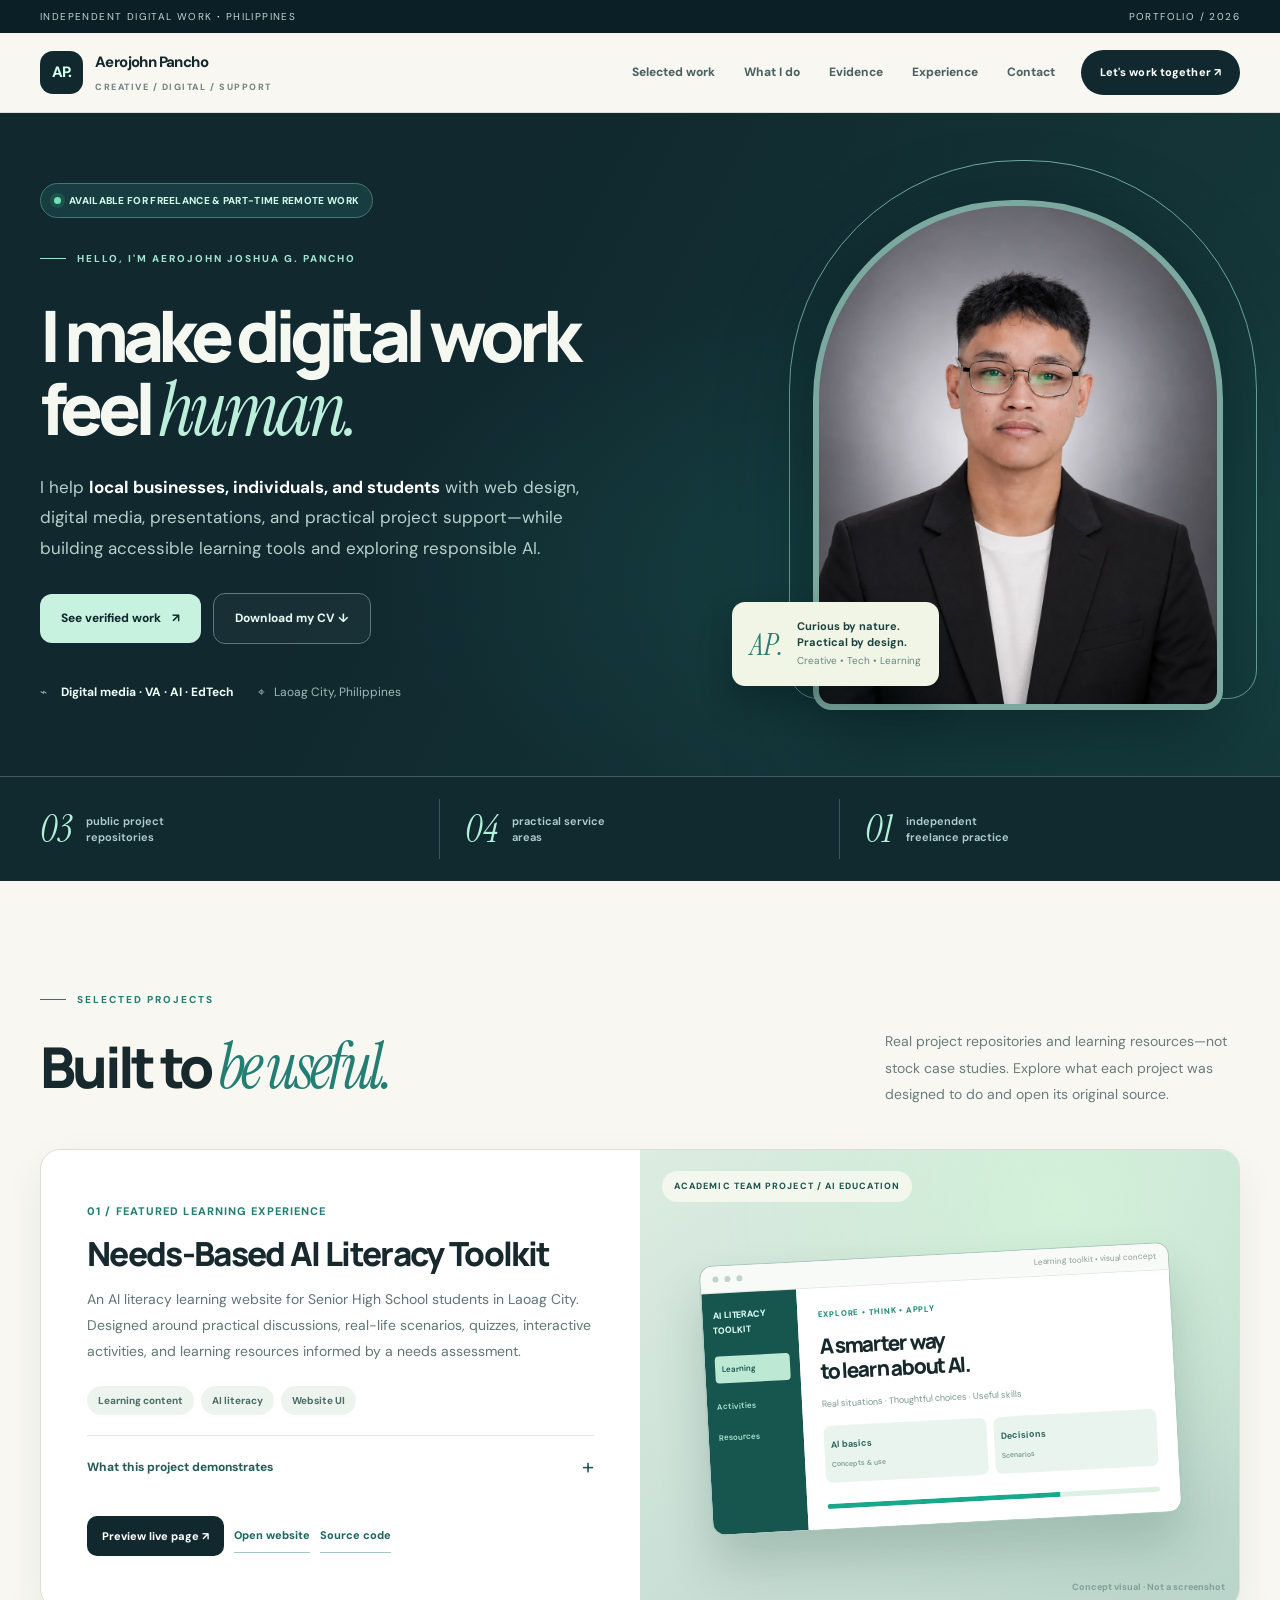
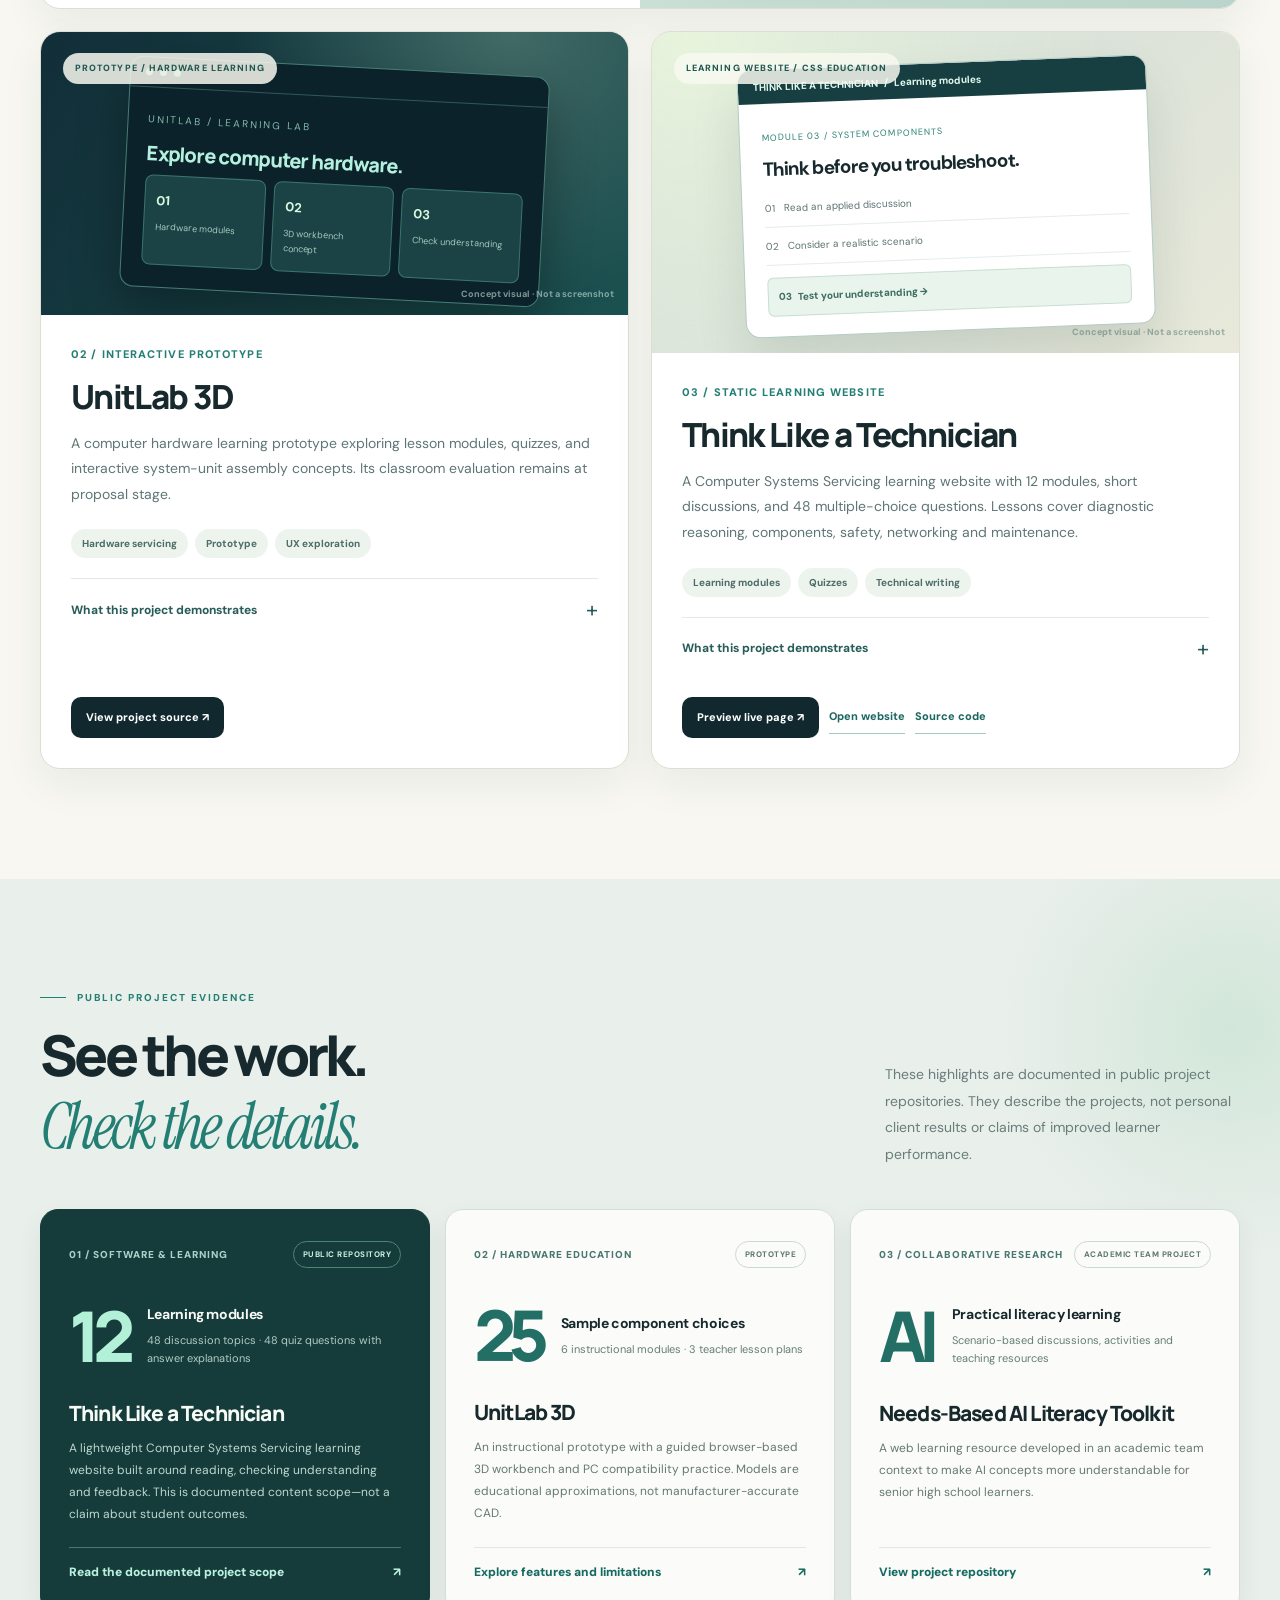
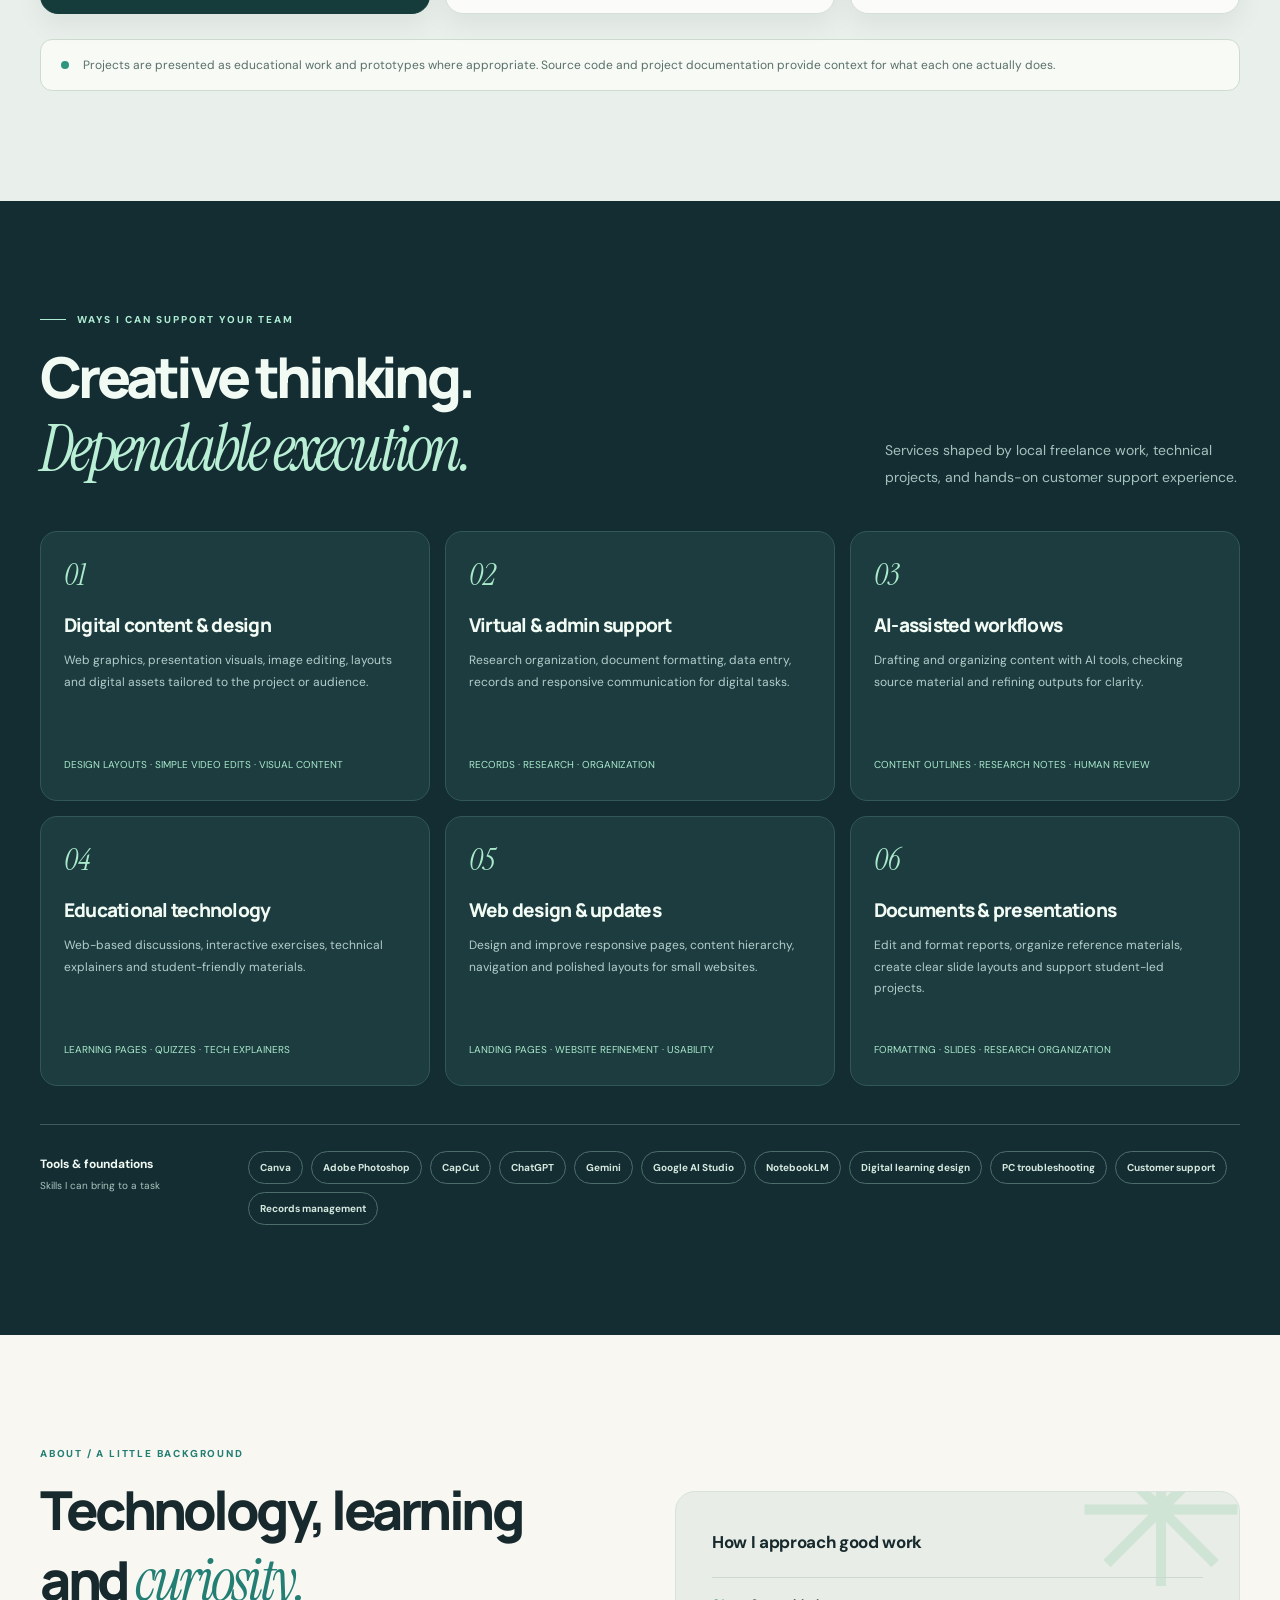
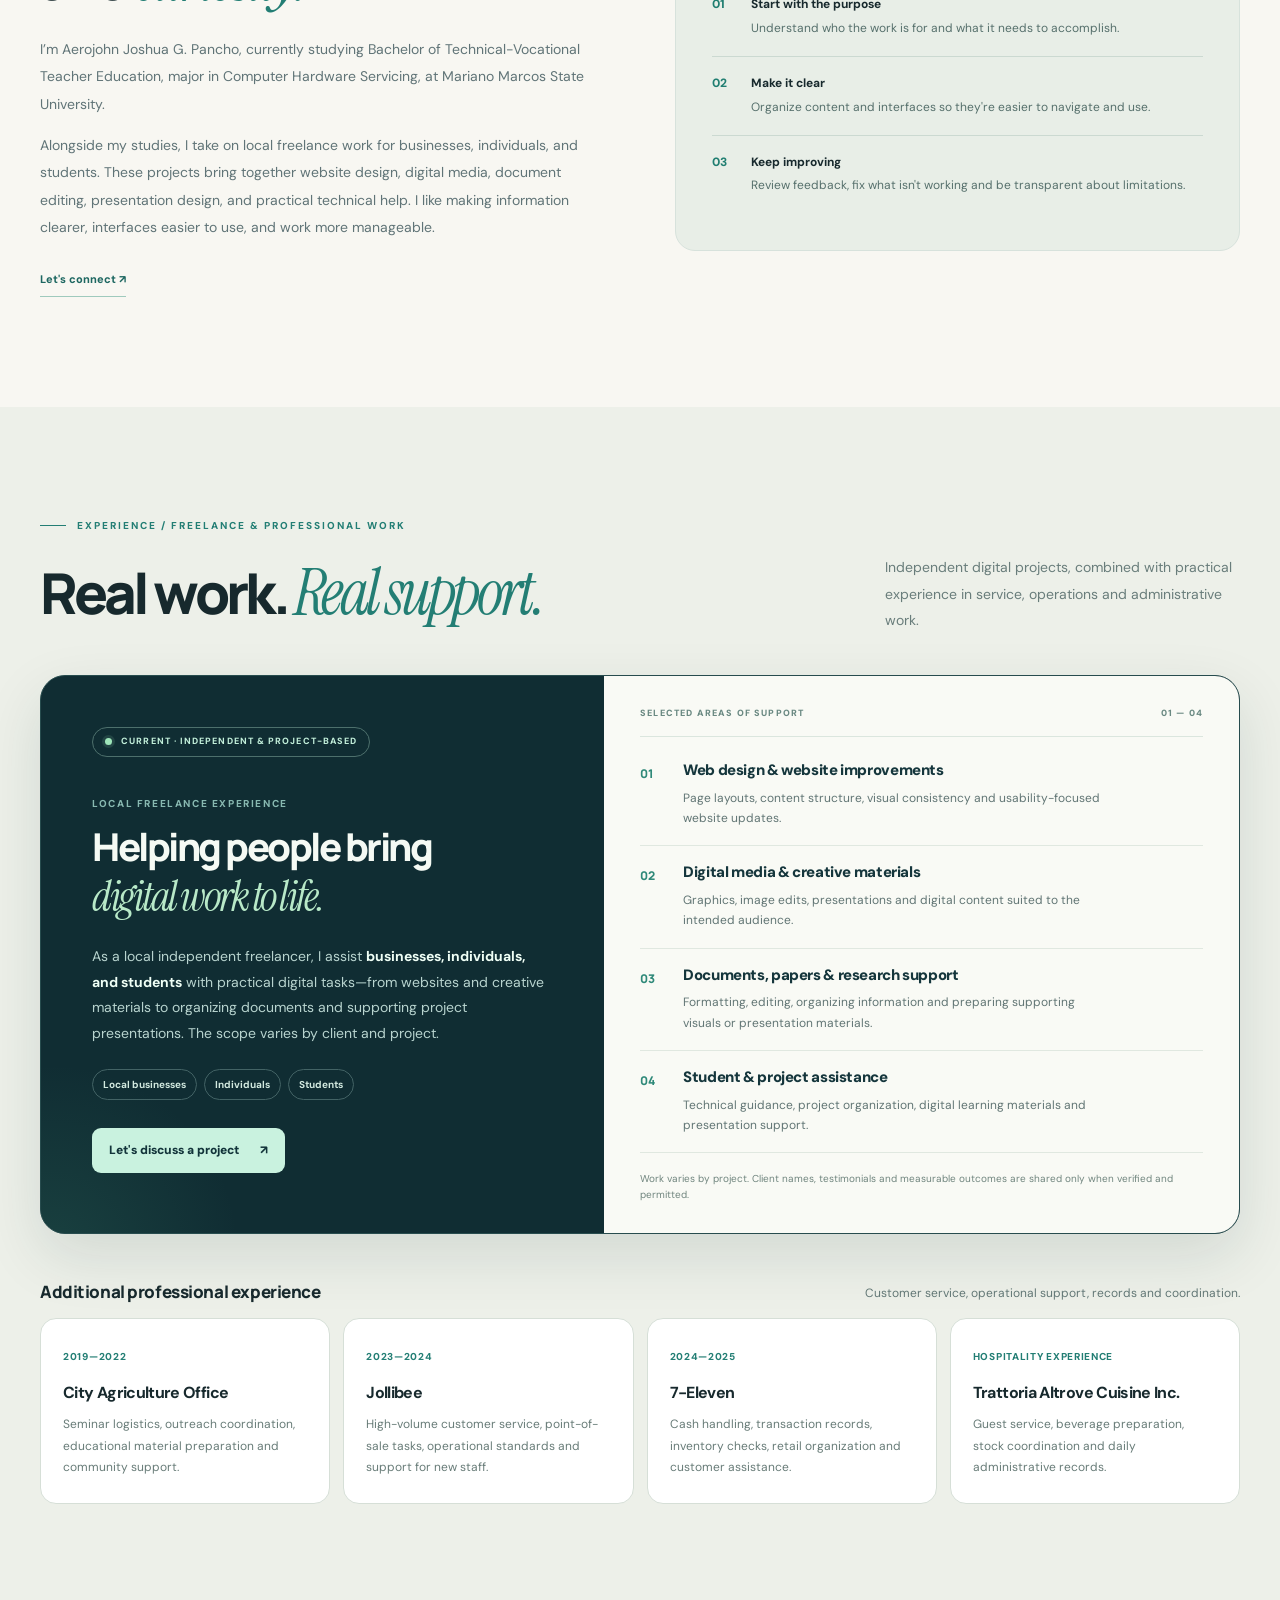
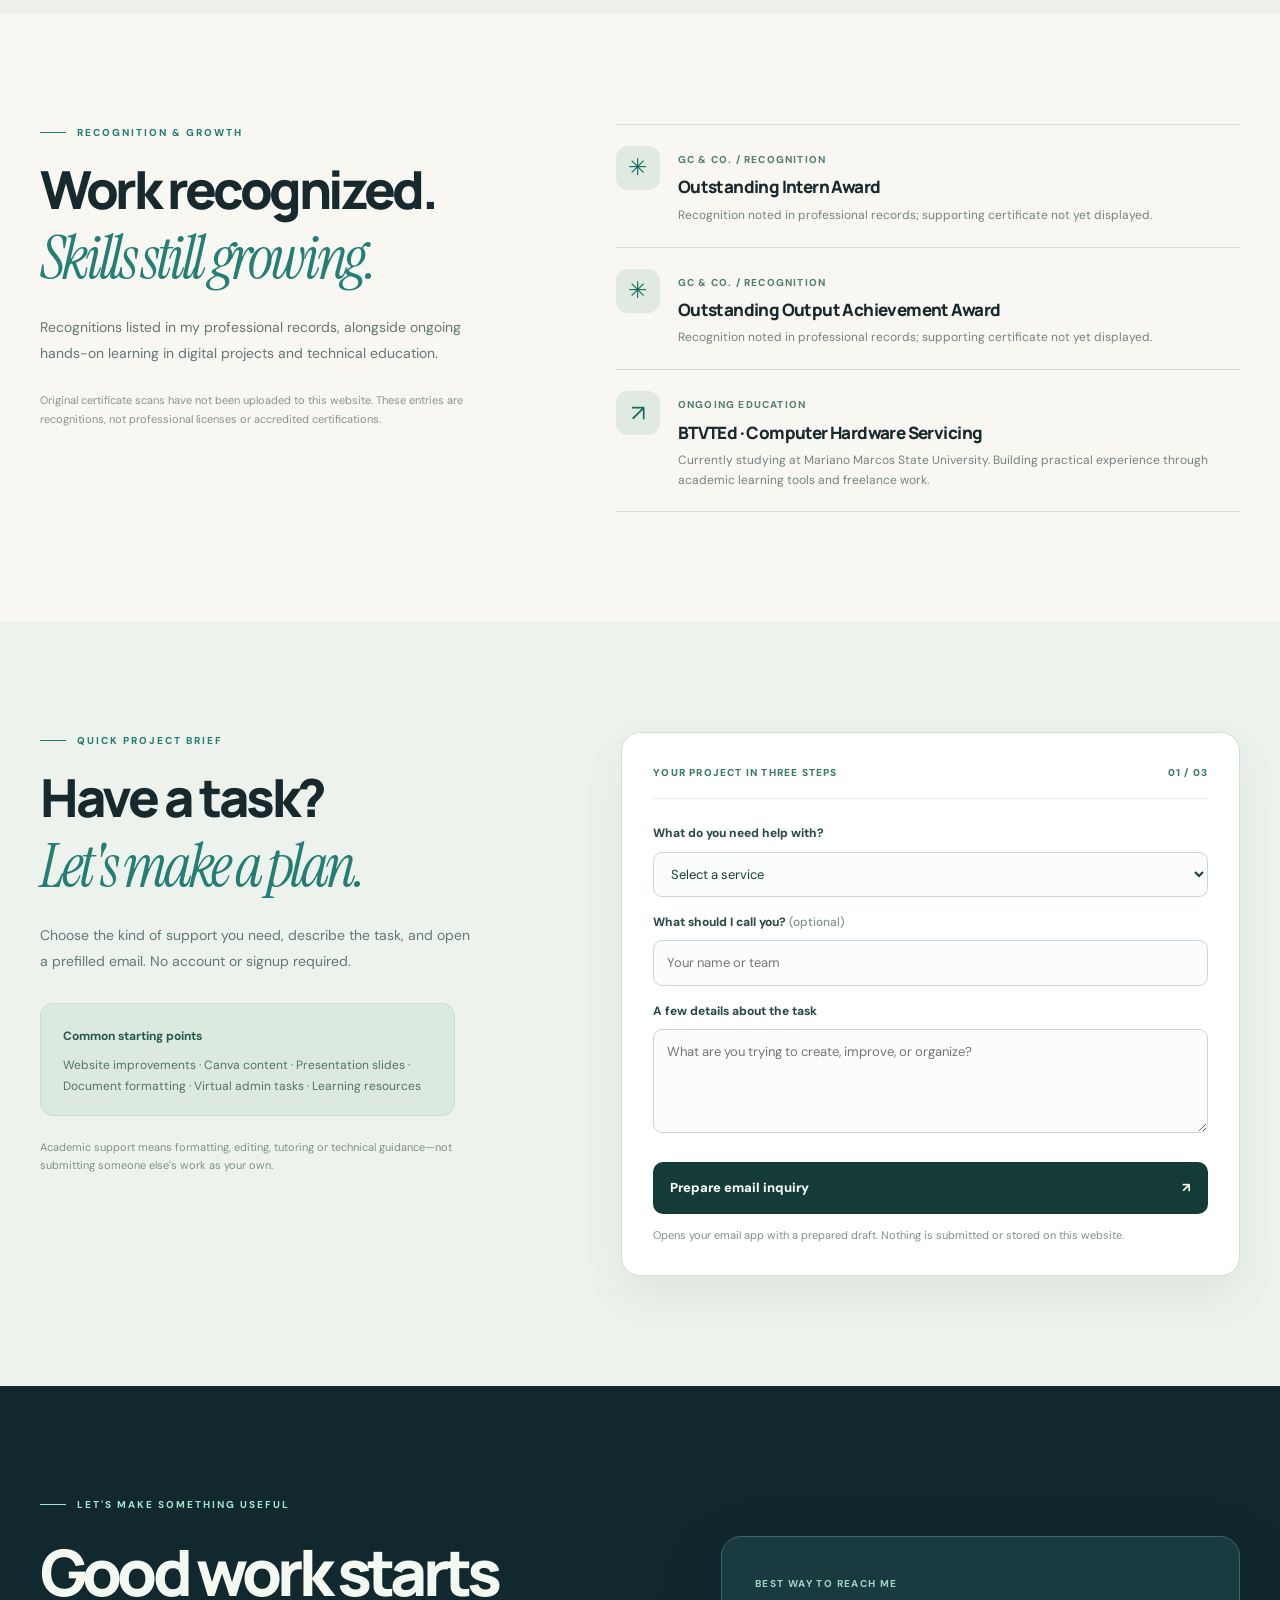
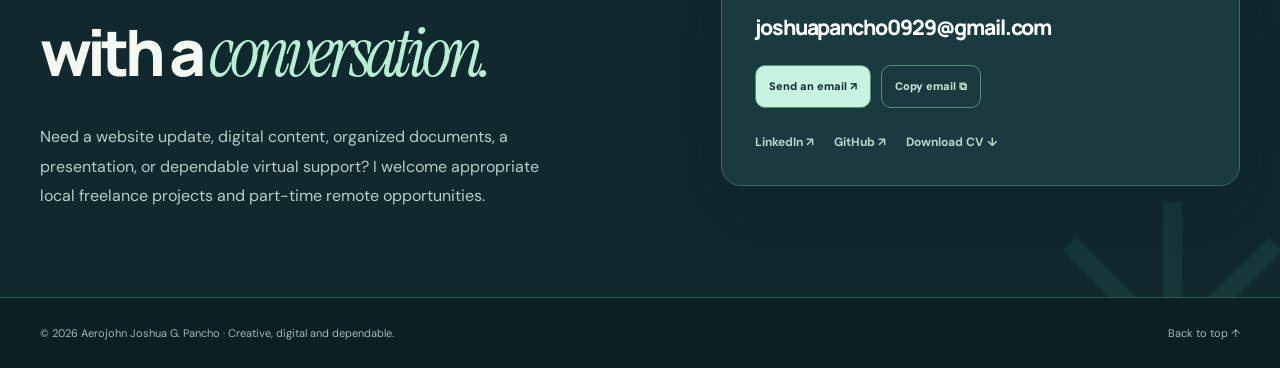
==== index.html @ c7ac92a2 "Portfolio v5: repo evidence, professional recognition and project enquiry" ====
<!doctype html>
<html lang="en">
<head>
<meta charset="utf-8"><meta name="viewport" content="width=device-width, initial-scale=1">
<meta name="color-scheme" content="light"><meta name="theme-color" content="#10282e">
<meta name="description" content="Aerojohn Joshua G. Pancho — creative digital support, virtual assistance, educational websites and AI-assisted content. Explore real projects and get in touch for remote opportunities.">
<meta property="og:type" content="website"><meta property="og:title" content="Aerojohn Pancho — Digital Creative & Remote Support"><meta property="og:description" content="Freelance web design, digital media, creative project support and educational technology by Aerojohn Joshua G. Pancho.">
<title>Aerojohn Pancho | Web Design, Digital Media, Virtual Assistance & EdTech</title>
<link rel="icon" href="data:image/svg+xml,%3Csvg xmlns='http://www.w3.org/2000/svg' viewBox='0 0 100 100'%3E%3Crect width='100' height='100' rx='22' fill='%2310282e'/%3E%3Ctext x='50' y='66' text-anchor='middle' font-family='Arial,sans-serif' font-weight='900' font-size='45' fill='%23e8eecb'%3EAP%3C/text%3E%3C/svg%3E">
<link rel="preconnect" href="https://fonts.googleapis.com"><link rel="preconnect" href="https://fonts.gstatic.com" crossorigin><link href="https://fonts.googleapis.com/css2?family=DM+Sans:wght@400;500;600;700;800&family=Manrope:wght@400;500;600;700;800&family=Instrument+Serif:ital@0;1&display=swap" rel="stylesheet">
<style>
:root{--ink:#17292d;--ink2:#3f5657;--night:#10282e;--night2:#173a40;--cream:#f8f7f2;--paper:#f1f1e9;--mint:#c8f2e0;--sea:#237e74;--citrus:#ebebc9;--border:#deded5;--sans:'DM Sans',Arial,sans-serif;--display:'Manrope',Arial,sans-serif;--serif:'Instrument Serif',Georgia,serif;--wrap:1200px}
*{box-sizing:border-box}html{scroll-behavior:smooth;scroll-padding-top:92px}body{margin:0;background:var(--cream);color:var(--ink);font:15px/1.7 var(--sans);-webkit-font-smoothing:antialiased}a{color:inherit;text-decoration:none}button{font:inherit}button,a{ -webkit-tap-highlight-color:transparent}::selection{background:#b9eacb;color:#0c2828}
.container{width:min(calc(100% - 70px),var(--wrap));margin:auto}.skip-link{position:absolute;left:12px;top:-80px;z-index:1000;padding:12px 18px;background:var(--mint);color:var(--night);border-radius:7px}.skip-link:focus{top:12px}:focus-visible{outline:3px solid #22a992;outline-offset:4px}
.topline{background:#0b2026;color:#bcd8ce;font-size:10px;letter-spacing:.14em;text-transform:uppercase}.topline-inner{height:33px;display:flex;align-items:center;justify-content:space-between}.topline strong{color:#e4f8ef;font-weight:700}.topline .time{text-align:right}
.site-header{position:sticky;top:0;z-index:50;background:rgba(248,247,242,.96);border-bottom:1px solid #dfdfd6;backdrop-filter:blur(20px)}.nav-inner{min-height:79px;display:flex;align-items:center;gap:26px}.brand{display:inline-flex;align-items:center;gap:12px;min-width:240px}.monogram{height:43px;width:43px;display:grid;place-items:center;border-radius:13px;background:var(--night);color:#d4ffeb;font-weight:800;letter-spacing:-.09em}.brand-word{font-weight:800;letter-spacing:-.04em;font-size:15px;line-height:1.1}.brand-caption{font-size:9px;letter-spacing:.17em;color:#748481;font-weight:800;display:block;margin-top:5px}.main-nav{margin-left:auto;display:flex;align-items:center;gap:29px}.main-nav a{font-size:12px;font-weight:800;color:#4c6262}.main-nav a:hover,.main-nav a.active{color:var(--sea)}.nav-cta{display:inline-flex;align-items:center;justify-content:center;background:var(--night);color:#fff;border-radius:100px;padding:13px 19px;font-size:11px;letter-spacing:.01em;font-weight:800;white-space:nowrap}.nav-cta:hover{background:var(--sea)}.mobile-toggle{display:none;cursor:pointer;background:none;border:1px solid var(--border);border-radius:12px;width:43px;height:43px;align-items:center;justify-content:center}.mobile-toggle svg{width:20px;height:20px}
.hero{background:var(--night);color:#f5f8f1;position:relative;overflow:hidden;isolation:isolate}.hero:before{content:'';z-index:-1;position:absolute;inset:0;background:radial-gradient(ellipse at 77% 58%,rgba(33,135,120,.21),transparent 45%),linear-gradient(118deg,#10282e 33%,#15383a 85%)}.hero:after{content:'';position:absolute;inset:0;pointer-events:none;opacity:.13;background-image:linear-gradient(#fff1 1px,transparent 1px),linear-gradient(90deg,#fff1 1px,transparent 1px);background-size:86px 86px;mask-image:linear-gradient(90deg,transparent 23%,#000)}
.hero-grid{display:grid;grid-template-columns:minmax(0,1fr) minmax(300px,.78fr);gap:75px;align-items:center;min-height:655px;padding-top:62px;padding-bottom:66px;position:relative;z-index:1}.hero-content{position:relative;z-index:2}.eyebrow{display:flex;align-items:center;gap:11px;font-size:10px;font-weight:800;letter-spacing:.20em;text-transform:uppercase}.eyebrow:before{content:'';height:1px;width:26px;background:currentColor}.eyebrow.sea{color:var(--sea)}.eyebrow.light{color:#a0e4cf}.hero h1{font:800 clamp(47px,5.55vw,86px)/1.03 var(--display);letter-spacing:-.08em;margin:31px 0 24px;max-width:850px}.hero h1 i{display:inline;font:italic 1.05em/1 var(--serif);letter-spacing:-.055em;color:#bbefdb}.hero-desc{max-width:585px;font-size:17px;line-height:1.8;color:#b7d0cc;margin:0 0 30px}.hero-desc strong{color:white;font-weight:700}.availability{display:inline-flex;align-items:center;gap:8px;border-radius:100px;padding:8px 13px;border:1px solid #427770;color:#d1f6e6;background:#183d41;font-size:10px;font-weight:800;letter-spacing:.03em}.pulse{height:7px;width:7px;border-radius:50%;background:#6fe2b4;box-shadow:0 0 0 4px #4ee3aa1f}.hero-actions{display:flex;flex-wrap:wrap;gap:12px;align-items:center}.primary-action,.secondary-action{display:inline-flex;align-items:center;justify-content:center;gap:11px;border-radius:12px;padding:14px 21px;font-weight:800;font-size:12px;transition:transform .2s,background .2s;cursor:pointer}.primary-action{background:#c8f2e0;color:var(--night)}.primary-action:hover{background:#e7fdf1;transform:translateY(-2px)}.secondary-action{color:#e1f7ef;border:1px solid #5d7978;background:#ffffff08}.secondary-action:hover{background:#ffffff18}.hero-foot{margin-top:38px;display:flex;gap:25px;flex-wrap:wrap;color:#9fbbb8;font-size:12px}.hero-foot span{display:inline-flex;gap:8px;align-items:center}.hero-foot svg{width:16px;height:16px;color:#b4eed4}.hero-foot strong{font-weight:700;color:#f1fff9}
.portrait-col{position:relative;padding:25px 17px 0 0}.portrait-frame{height:min(510px,44vw);min-height:395px;max-width:410px;margin-left:auto;border-radius:200px 200px 19px 19px;overflow:hidden;border:6px solid #7ba99f;box-shadow:0 28px 85px #071a2099;background:#7e9e9b;position:relative;z-index:1}.portrait-frame img{display:block;width:100%;height:100%;object-fit:cover;object-position:50% 38%;filter:saturate(.9)}.portrait-ring{position:absolute;z-index:0;inset:-8px 0 4px 25px;border:1px solid #6fada2;border-radius:230px 230px 29px 29px;transform:translate(17px,-7px)}.portrait-label{z-index:3;position:absolute;bottom:24px;left:-15px;background:#f0f5e5;padding:17px 18px;border-radius:13px;box-shadow:0 17px 33px #03131455;color:#1d4241;max-width:235px;display:flex;gap:13px;align-items:center}.portrait-label i{font:italic 30px var(--serif);color:#2a7f71}.portrait-label strong{font-size:11px;line-height:1.4;display:block}.portrait-label small{font-size:10px;color:#688681;display:block;margin-top:2px}
.hero-stats{border-top:1px solid #3b5d5e;background:#102a30;color:#e9fcf0;position:relative;z-index:2}.stats-row{display:grid;grid-template-columns:repeat(3,1fr);padding:22px 0}.stat{padding:5px 25px;border-right:1px solid #38575c;display:flex;align-items:center;gap:14px}.stat:first-child{padding-left:0}.stat:last-child{border:0}.stat b{font:italic 38px var(--serif);color:#b2f0d7}.stat span{font-size:11px;color:#acccca;line-height:1.5;font-weight:650}
.section{padding:110px 0}.section-heading{display:flex;justify-content:space-between;align-items:end;gap:25px;margin-bottom:41px}.section-heading h2{font:800 clamp(38px,4.4vw,65px)/1.1 var(--display);letter-spacing:-.066em;margin:18px 0 0}.section-heading h2 em{font:italic 1.12em var(--serif);color:var(--sea)}.section-heading>p{max-width:355px;color:#697d7b;line-height:1.9;margin:0;font-size:14px}.work{background:#f8f7f2}.projects{display:grid;grid-template-columns:1fr 1fr;gap:22px}.project{border-radius:20px;background:white;overflow:hidden;border:1px solid var(--border);box-shadow:0 16px 42px #183a2910;display:flex;flex-direction:column;min-width:0;transition:transform .25s,box-shadow .25s}.project:hover{transform:translateY(-3px);box-shadow:0 20px 65px #16352d21}.project.featured{grid-column:1/-1;display:grid;grid-template-columns:1fr 1fr}.project-visual{background:#e0ebe4;position:relative;min-height:280px;overflow:hidden;display:grid;place-items:center;padding:26px}.project.featured .project-visual{min-height:410px;order:2}.visual1{background:radial-gradient(circle at 70% 12%,#d2f1d9,transparent 60%),linear-gradient(145deg,#dcece1,#b9d4ca)}.visual2{background:radial-gradient(circle at 80% 0%,#416a66,transparent 50%),linear-gradient(120deg,#122e38,#1b5150)}.visual3{background:radial-gradient(circle at 6% 0%,#e8f4dc,transparent 65%),linear-gradient(135deg,#cfdcd9,#e8e9da)}.work-type{position:absolute;top:21px;left:22px;padding:8px 12px;background:#f8faf0d9;border-radius:30px;color:#1d5650;font-size:9px;font-weight:800;letter-spacing:.12em;text-transform:uppercase;z-index:2}.project-content{flex:1;padding:30px;display:flex;flex-direction:column}.project.featured .project-content{padding:52px 46px}.project-count{font-size:11px;font-weight:800;letter-spacing:.1em;color:var(--sea)}.project h3{font:800 clamp(24px,2.6vw,38px)/1.16 var(--display);letter-spacing:-.05em;margin:14px 0 14px}.project p{color:#607575;font-size:14px;line-height:1.83;margin:0 0 22px}.tags{display:flex;gap:7px;flex-wrap:wrap}.tag{font-size:10px;font-weight:750;color:#4d6d68;background:#edf4ed;padding:6px 11px;border-radius:40px}.project-actions{margin-top:auto;padding-top:30px;display:flex;gap:10px;flex-wrap:wrap;align-items:center}.project-btn{background:var(--night);color:white;display:inline-flex;align-items:center;justify-content:center;border:none;border-radius:10px;padding:11px 15px;cursor:pointer;font-size:11px;font-weight:800}.project-btn:hover{background:#245b56}.project-link{font-size:11px;color:#1d6761;font-weight:800;border-bottom:1px solid #9fcabd;padding:7px 0}.fineprint{font-size:11px!important;color:#81928d!important;margin-top:15px!important;margin-bottom:0!important}.case-details{margin-top:20px;border-top:1px solid #e1eae5;padding-top:12px}.case-details summary{cursor:pointer;color:#275c58;font-weight:750;font-size:12px;list-style:none;display:flex;justify-content:space-between;align-items:center}.case-details summary::-webkit-details-marker{display:none}.case-details summary:after{content:'+';font-size:22px;font-weight:400}.case-details[open] summary:after{content:'−'}.case-details div{font-size:12px;color:#607575;line-height:1.7;padding-top:12px}.case-details b{color:#193e3e}.screen-demo{background:#fff;border:1px solid #abc6bc;border-radius:13px;box-shadow:0 30px 50px #133a3233;overflow:hidden;width:min(100%,470px);transform:rotate(-3deg) translateY(10px);transition:transform .3s}.project:hover .screen-demo{transform:rotate(0deg) translateY(2px)}.screen-top{background:#f8faf8;border-bottom:1px solid #e1eae3;height:27px;display:flex;align-items:center;gap:6px;padding:0 12px}.dot{height:6px;width:6px;border-radius:50%;background:#c2d4ca}.screen-top small{margin-left:auto;color:#859d90;font-size:8px}.screen-body{display:grid;grid-template-columns:95px 1fr;min-height:240px}.screen-side{background:#16564e;color:#ddfff5;padding:15px 10px;font-size:9px;font-weight:800}.screen-side span{display:block;margin:17px 0;color:#aee3d1;font-weight:600;font-size:8px}.screen-side span:first-of-type{background:#bde9d4;color:#16564e;border-radius:4px;padding:7px}.screen-main{padding:20px 20px;background:#fff}.screen-label{font-size:8px;color:#1b8a78;letter-spacing:.1em;font-weight:800}.screen-title{font-weight:850;font-family:var(--display);font-size:21px;line-height:1.22;letter-spacing:-.06em;margin:12px 0}.screen-sub{font-size:9px;color:#7a9690;margin-bottom:14px}.mini-tiles{display:flex;gap:7px}.mini-tile{flex:1;background:#eaf4ee;border-radius:7px;padding:12px 7px;font-size:9px;font-weight:800;color:#32685e}.mini-tile small{display:block;color:#7c9d92;font-size:7px;margin-top:6px;font-weight:600}.mini-bar{background:#def0e4;height:5px;border-radius:8px;margin-top:21px;overflow:hidden}.mini-bar:after{content:'';display:block;width:70%;background:#18a88c;height:5px}.tech-ui{background:#0c222b;color:#b4f0de;box-shadow:0 23px 50px #0005;border:1px solid #467d76;border-radius:14px;width:95%;max-width:420px;transform:rotate(3deg) translateY(8px);transition:transform .3s}.project:hover .tech-ui{transform:rotate(0deg)}.tech-top{display:flex;gap:7px;border-bottom:1px solid #315856;padding:11px 15px}.tech-top i{width:7px;height:7px;border-radius:50%;background:#81c6b2}.tech-content{padding:18px 20px 22px}.tech-content>small{font-size:10px;letter-spacing:.2em;color:#83bbaa}.tech-content h4{font:800 20px var(--display);letter-spacing:-.04em;margin:8px 0}.tech-cards{display:flex;gap:8px}.tech-card{flex:1;border:1px solid #3b7470;background:#1b4345;border-radius:8px;padding:14px 11px}.tech-card strong{display:block;font-size:13px;color:#d7f9df}.tech-card span{display:block;font-size:9px;color:#a5cabf;margin-top:8px}.edu-ui{background:#fff;border:1px solid #b3ccc5;border-radius:15px;width:92%;max-width:410px;box-shadow:0 28px 50px #23413422;transform:rotate(-2.2deg) translateY(4px);overflow:hidden;transition:transform .3s}.project:hover .edu-ui{transform:rotate(0)}.edu-top{height:34px;background:#173e40;color:#e1f9ec;font-size:10px;font-weight:750;padding:9px 15px}.edu-main{padding:20px 22px}.edu-main small{color:#2a8276;letter-spacing:.12em;font-size:9px}.edu-main strong{display:block;font-size:19px;line-height:1.2;letter-spacing:-.05em;margin:9px 0}.edu-row{font-size:10px;color:#5e7372;border-bottom:1px solid #e3ede9;padding:10px 0}.edu-choice{margin-top:12px;background:#e9f4ed;color:#3e6e61;border:1px solid #c6dfd1;padding:10px;font-size:10px;border-radius:6px;font-weight:800}.art-caption{position:absolute;bottom:13px;right:14px;color:#466a647d;font-size:9px;font-weight:800}.visual2 .art-caption{color:#c3e1da99}
.services{background:#142d33;color:#f1fbf3}.services .section-heading h2 em{color:#b9efd5}.services .section-heading>p{color:#a4c2bc}.services .eyebrow{color:#aeecd2}.services-grid{display:grid;grid-template-columns:repeat(4,1fr);gap:15px}.service{background:#1d3c40;border:1px solid #31575a;border-radius:17px;padding:27px 23px;display:flex;flex-direction:column;min-height:270px}.service-no{font:italic 31px var(--serif);color:#a9eaca;line-height:1}.service h3{font:800 19px/1.25 var(--display);letter-spacing:-.04em;margin:24px 0 12px}.service p{font-size:12px;color:#b3ceca;line-height:1.8;margin:0}.service .deliverables{font-size:10px;color:#a9eaca;line-height:1.6;margin-top:auto;padding-top:18px}.tools-row{margin-top:38px;padding-top:26px;border-top:1px solid #3c5b5a;display:grid;grid-template-columns:180px 1fr;gap:28px;align-items:start}.tools-row strong{font-size:12px}.tools-row small{display:block;color:#aac4be;font-size:10px}.tool-tags{display:flex;gap:8px;flex-wrap:wrap}.tool-tag{border:1px solid #4d6d6b;color:#d4e8de;padding:7px 11px;border-radius:20px;font-size:10px;font-weight:700}
.about{background:#f8f7f2}.about-grid{display:grid;grid-template-columns:1fr 1fr;gap:70px;align-items:center}.about-eyebrow{font-size:10px;color:var(--sea);font-weight:800;letter-spacing:.18em;text-transform:uppercase}.about h2{font:800 clamp(38px,4.2vw,59px)/1.13 var(--display);letter-spacing:-.065em;margin:18px 0}.about h2 em{font:italic 1.1em var(--serif);color:var(--sea)}.about p{color:#607477;font-size:14px;line-height:1.95}.about-panel{background:#e8eee7;border:1px solid #d7e2dc;border-radius:20px;padding:36px;position:relative;overflow:hidden}.about-panel:before{position:absolute;content:'✳';right:-10px;top:-82px;font-size:210px;line-height:1;color:#cfe4d5}.about-panel>*{position:relative}.about-panel h3{margin:0 0 20px;font-size:17px;letter-spacing:-.02em}.value-list{list-style:none;padding:0;margin:0}.value-list li{padding:16px 0;border-top:1px solid #cbd9d1;display:grid;grid-template-columns:26px 1fr;gap:13px;align-items:start}.value-list li b{font-size:12px;display:block}.value-list li span{font-size:12px;color:#56706c}.value-list li i{color:#207e71;font-style:normal;font-weight:800;font-size:12px}
.experience{background:#edf0e9}.timeline{display:grid;grid-template-columns:repeat(4,1fr);gap:13px}.history{padding:24px 22px;border:1px solid #d6dfd7;border-radius:16px;background:#fff}.history small{font-size:10px;color:var(--sea);font-weight:800;letter-spacing:.07em}.history h3{font-size:16px;line-height:1.4;letter-spacing:-.04em;margin:13px 0 10px}.history p{font-size:12px;line-height:1.8;color:#687c78;margin:0}.award{border:1px solid #d2e2d5;background:#e7f3e9;border-radius:14px;display:flex;gap:15px;align-items:center;padding:21px 24px;margin-top:20px}.award b{color:#21816f;font-size:22px}.award strong{font-size:13px;display:block}.award span{color:#65817a;font-size:12px;display:block}
.contact{background:var(--night);color:#f3f9f0;padding:110px 0 70px;position:relative;overflow:hidden}.contact:before{content:'✳';font-size:400px;position:absolute;right:-60px;bottom:-260px;color:#1e555056;line-height:1}.contact-grid{position:relative;display:grid;grid-template-columns:1fr .85fr;gap:70px;align-items:center}.contact h2{font:800 clamp(45px,5vw,74px)/1.08 var(--display);letter-spacing:-.075em;margin:24px 0}.contact h2 em{font:italic 1.1em var(--serif);color:#b7efd2}.contact p{color:#b3cfca;max-width:530px;font-size:16px;line-height:1.85}.contact-card{border:1px solid #426663;background:#193a3e;border-radius:20px;padding:33px;box-shadow:0 25px 70px #06181e2b}.contact-card small{color:#a0d3c5;letter-spacing:.14em;font-size:10px;font-weight:800}.email-link{display:block;color:white;font:800 clamp(17px,1.65vw,23px) var(--display);letter-spacing:-.05em;overflow-wrap:anywhere;margin:16px 0 24px}.contact-actions{display:flex;gap:10px;flex-wrap:wrap}.contact-actions a,.contact-actions button{border:1px solid #5b8d7d;background:#c8f2e0;color:#12312d;border-radius:10px;padding:11px 13px;font-size:11px;font-weight:800;cursor:pointer}.contact-actions button{background:transparent;color:#c5e4d9}.socials{display:flex;gap:20px;flex-wrap:wrap;margin-top:24px;color:#b4d4c9;font-size:12px;font-weight:750}.socials a:hover{text-decoration:underline}.footer{background:#0a2025;border-top:1px solid #315451;color:#9fbbb3}.footer-inner{padding:26px 0;display:flex;justify-content:space-between;gap:15px;align-items:center;font-size:11px}.footer a:hover{color:white}
.preview-dialog{border:0;background:transparent;padding:0;width:min(92vw,1030px);max-height:93vh;overflow:visible;color:var(--ink)}.preview-dialog::backdrop{background:#031e27de;backdrop-filter:blur(7px)}.preview-shell{border:1px solid #527a6c;background:var(--cream);border-radius:18px;overflow:hidden;box-shadow:0 40px 100px #0007}.preview-head{display:flex;align-items:center;justify-content:space-between;gap:10px;padding:14px 18px;background:#f3f7f1;border-bottom:1px solid #d5e2d7}.preview-head strong{font-size:13px}.preview-actions{display:flex;gap:10px;align-items:center}.preview-actions a{font-weight:800;font-size:11px;color:var(--sea)}.preview-close{border:none;background:#dfebe2;width:34px;height:34px;border-radius:50%;font-size:20px;cursor:pointer}.preview-iframe{display:block;border:none;background:white;width:100%;height:min(68vh,650px)}.preview-note{font-size:11px;color:#5e7670;padding:9px 17px;background:#f6f9f5}.toast{opacity:0;transform:translateY(6px);pointer-events:none;transition:.2s;position:fixed;bottom:22px;left:50%;translate:-50% 0;z-index:120;background:#173b39;color:white;font-size:12px;font-weight:700;border-radius:12px;padding:12px 19px;box-shadow:0 15px 38px #0003}.toast.show{opacity:1;transform:translateY(0)}.backtop{position:fixed;bottom:23px;right:23px;z-index:30;background:var(--mint);color:#153b36;border-radius:50%;border:1px solid #b7dfd0;height:45px;width:45px;display:grid;place-items:center;box-shadow:0 9px 24px #0002;opacity:0;pointer-events:none;transition:opacity .2s;cursor:pointer}.backtop.show{opacity:1;pointer-events:auto}.progress{position:fixed;z-index:80;top:0;left:0;height:3px;background:#70d9aa;width:0;pointer-events:none}
@media(max-width:1050px){.container{width:min(calc(100% - 48px),var(--wrap))}.main-nav{gap:16px}.hero-grid{gap:30px}.hero h1{font-size:clamp(47px,6.25vw,70px)}.services-grid{grid-template-columns:repeat(2,1fr)}.timeline{grid-template-columns:repeat(2,1fr)}.project.featured .project-content{padding:35px}.portrait-frame{height:440px}.portrait-label{left:-2px}.brand{min-width:210px}}
@media(max-width:760px){.container{width:min(calc(100% - 36px),var(--wrap))}.topline{font-size:8px}.topline .time{display:none}.topline-inner{height:29px}.nav-inner{min-height:70px;gap:10px}.brand{min-width:0;margin-right:auto}.brand-word{font-size:13px}.brand-caption{font-size:8px}.monogram{width:37px;height:37px;font-size:12px}.main-nav{display:none;position:absolute;top:70px;left:0;right:0;margin:0;background:#f8f7f2;border-top:1px solid var(--border);padding:17px 24px 22px;box-shadow:0 14px 23px #162f2b1c;flex-direction:column;align-items:stretch;gap:0}.main-nav.open{display:flex}.main-nav a{padding:12px 3px;border-bottom:1px solid #e6e8df}.nav-cta{padding:10px 14px;font-size:10px}.mobile-toggle{display:flex}.hero-grid{grid-template-columns:1fr;min-height:0;gap:16px;padding-top:59px;padding-bottom:44px}.hero h1{font-size:clamp(53px,9.4vw,78px);margin:24px 0}.hero-desc{font-size:15px}.portrait-col{width:min(100%,430px);margin:auto;padding:20px 0 0}.portrait-frame{height:420px;width:min(100%,340px);min-height:0;margin:auto}.portrait-ring{inset:10px 45px 0 45px}.portrait-label{left:0;bottom:13px}.hero-foot{margin-top:25px}.stats-row{grid-template-columns:repeat(3,1fr);gap:0}.stat{padding:3px 12px;display:block;text-align:center}.stat b{font-size:29px;display:block}.stat span{font-size:9px;display:block}.section{padding:74px 0}.section-heading{display:block;margin-bottom:28px}.section-heading h2{font-size:clamp(38px,7vw,54px)}.section-heading>p{margin-top:18px;max-width:540px}.projects{grid-template-columns:1fr}.project.featured{grid-column:auto;display:flex}.project.featured .project-visual{order:0;min-height:295px}.project.featured .project-content{padding:28px}.project-visual{min-height:265px}.project-content{padding:28px}.screen-demo{max-width:410px}.services-grid{grid-template-columns:repeat(2,1fr)}.service{min-height:235px}.tools-row{grid-template-columns:1fr;gap:15px}.about-grid,.contact-grid{grid-template-columns:1fr;gap:30px}.about-panel{padding:26px}.experience .section-heading{margin-bottom:30px}.contact{padding:78px 0 50px}}
@media(max-width:480px){.container{width:calc(100% - 34px)}.nav-cta{display:none}.hero h1{font-size:clamp(47px,11.6vw,62px)}.hero-desc{font-size:14px}.hero-actions{gap:9px}.primary-action,.secondary-action{font-size:11px;padding:13px 14px}.hero-foot{display:block}.hero-foot span{display:flex;margin-top:9px}.portrait-frame{height:390px;width:min(100%,300px)}.portrait-label{left:-3px;bottom:8px;padding:12px}.portrait-label i{font-size:25px}.stats-row{grid-template-columns:repeat(3,1fr)}.stat b{font-size:26px}.stat span{font-size:8px}.section-heading h2{font-size:38px}.services-grid,.timeline{grid-template-columns:1fr}.service{min-height:0}.project-visual{min-height:250px;padding:13px}.project.featured .project-visual{min-height:280px}.screen-body{grid-template-columns:78px 1fr}.screen-side{font-size:8px}.screen-main{padding:15px 12px}.screen-title{font-size:18px}.screen-demo{max-width:340px}.tech-ui{width:95%}.contact-card{padding:23px}.award{align-items:start}.footer-inner{display:block}.footer-inner a{display:block;margin-top:10px}.preview-dialog{width:97vw}.preview-iframe{height:60vh}}
@media(prefers-reduced-motion:reduce){*,*::before,*::after{scroll-behavior:auto!important;transition:none!important;animation:none!important}}

/* V4 · freelancing as the centerpiece of professional experience */
.freelance-feature{display:grid;grid-template-columns:minmax(0,.94fr) minmax(0,1.06fr);overflow:hidden;border-radius:25px;background:#102d33;color:#f5faf4;border:1px solid #274c4e;box-shadow:0 22px 60px rgba(14,52,52,.12);margin-bottom:46px}
.freelance-intro{padding:clamp(27px,4vw,54px);position:relative;isolation:isolate}
.freelance-intro:after{content:"";position:absolute;width:380px;height:380px;left:-180px;bottom:-210px;z-index:-1;border-radius:100%;background:radial-gradient(circle,rgba(62,143,115,.2),transparent 70%);pointer-events:none}
.freelance-kicker{display:inline-flex;align-items:center;gap:9px;font-size:9px;font-weight:800;letter-spacing:.12em;color:#c2efda;border:1px solid #4d706c;border-radius:99px;padding:8px 12px;line-height:1.3}
.freelance-bullet{height:7px;width:7px;flex:none;background:#9ee6ba;border-radius:50%;box-shadow:0 0 0 3px #9ee6ba20}
.freelance-role{margin-top:38px;font-size:10px;letter-spacing:.16em;font-weight:800;color:#88b9b1}
.freelance-intro h3{font:800 clamp(31px,3vw,47px)/1.15 var(--display);letter-spacing:-.065em;margin:13px 0 20px}
.freelance-intro h3 em{font:italic 1.1em var(--serif);color:#b8e9c8}
.freelance-intro>p{color:#b8d4cf;font-size:14px;line-height:1.83;max-width:510px}
.freelance-intro strong{color:#effff6}
.freelance-chips{display:flex;flex-wrap:wrap;gap:7px;margin:23px 0 28px}
.freelance-chips span{border:1px solid #436365;border-radius:99px;color:#d3eae0;font-size:10px;font-weight:700;padding:6px 10px}
.freelance-cta{background:#c9f2df;display:inline-flex;gap:21px;align-items:center;padding:12px 17px;color:#12343a;font-size:12px;font-weight:850;border-radius:9px;transition:background .2s, transform .2s}
.freelance-cta:hover{background:#efffef;transform:translateY(-2px)}
.freelance-work{background:#f9faf5;padding:30px clamp(22px,3vw,36px);color:#15363c;display:flex;flex-direction:column}
.freelance-work-header{display:flex;align-items:center;justify-content:space-between;gap:12px;color:#6a8982;border-bottom:1px solid #dbe6de;padding:0 0 15px;margin-bottom:7px;font-size:9px;font-weight:850;letter-spacing:.13em}
.freelance-item{display:grid;grid-template-columns:33px 1fr;gap:10px;padding:17px 0;border-bottom:1px solid #e0e8e0}
.fi-no{color:#2f8979;font:800 12px var(--display);padding-top:4px}
.freelance-item h4{font-size:15px;line-height:1.3;letter-spacing:-.025em;margin:0 0 7px;font-weight:850}
.freelance-item p{font-size:12px;color:#617574;line-height:1.7;margin:0;max-width:420px}
.freelance-footnote{margin-top:auto;padding-top:18px;color:#70857e;font-size:10px;line-height:1.6}
.history-intro{display:flex;align-items:end;justify-content:space-between;gap:18px;margin:0 0 15px}
.history-intro h3{font:800 17px var(--display);letter-spacing:-.025em;margin:0}
.history-intro p{font-size:12px;color:#627775;margin:0}
@media(max-width:1050px){.freelance-feature{grid-template-columns:minmax(0,1fr) minmax(0,1fr)}.freelance-intro{padding:30px}.freelance-work{padding:26px}.freelance-intro h3{font-size:35px}}
@media(max-width:760px){.freelance-feature{grid-template-columns:1fr}.freelance-intro{padding:34px}.freelance-work{padding:26px 34px}.freelance-role{margin-top:24px}.history-intro{display:block}.history-intro p{margin-top:5px}}
@media(max-width:480px){.freelance-intro{padding:27px 22px}.freelance-work{padding:22px}.freelance-intro h3{font-size:34px}.freelance-kicker{font-size:8px}.freelance-item{padding:16px 0}.freelance-work-header{font-size:8px}}

/* V5 · traceable public project evidence and enquiry workflow */
.services-grid{grid-template-columns:repeat(3,minmax(0,1fr))}
.evidence{background:#e9efeb;position:relative;overflow:hidden}
.evidence::before{content:"";position:absolute;inset:-100px -200px auto auto;width:500px;height:500px;border-radius:50%;background:radial-gradient(circle,#c6e2d0aa,transparent 65%);pointer-events:none}
.evidence .container{position:relative}
.evidence-grid{display:grid;grid-template-columns:repeat(3,minmax(0,1fr));gap:15px}
.evidence-card{background:#fbfcf9;border:1px solid #d4dfd8;border-radius:18px;padding:31px 28px;display:flex;flex-direction:column;min-height:380px;box-shadow:0 10px 27px #142b2710;transition:transform .2s,box-shadow .2s}
.evidence-card:hover{transform:translateY(-4px);box-shadow:0 20px 35px #12292316}
.evidence-card-lead{background:#153c3b;color:#f7fbf6;border-color:#153c3b}
.evidence-card-top{display:flex;justify-content:space-between;gap:10px;align-items:center;margin-bottom:35px}
.evidence-index{font-size:10px;font-weight:850;letter-spacing:.1em;color:#4b7771}
.evidence-card-lead .evidence-index{color:#a9d1ca}
.evidence-status{border:1px solid #cbd9cf;border-radius:50px;padding:6px 9px;letter-spacing:.06em;font-size:8px;font-weight:800;white-space:nowrap;color:#5e7870}
.evidence-card-lead .evidence-status{color:#c7efdf;border-color:#4d8473}
.evidence-numbers{display:flex;align-items:center;gap:19px;margin-bottom:19px}
.evidence-numbers strong{font:800 70px/.9 var(--display);letter-spacing:-.11em;color:#236f65}
.evidence-card-lead .evidence-numbers strong{color:#b3f0d8}
.evidence-numbers b{display:block;font-size:14px;letter-spacing:-.025em}
.evidence-numbers span{display:block;font-size:11px;line-height:1.65;color:#657e77;margin-top:4px}
.evidence-card-lead .evidence-numbers span{color:#b1ccc3}
.evidence-card h3{font:800 21px/1.22 var(--display);letter-spacing:-.04em;margin:15px 0 10px}
.evidence-card p{font-size:12px;line-height:1.85;color:#657875;margin:0 0 21px}
.evidence-card-lead p{color:#bed7ce}
.evidence-card>a{margin-top:auto;display:inline-flex;align-items:center;justify-content:space-between;gap:16px;padding-top:14px;border-top:1px solid #dfe8e1;color:#186b63;font-weight:850;font-size:12px}
.evidence-card-lead>a{color:#baf1de;border-color:#4f756d}
.evidence-footer{margin-top:25px;border:1px solid #cfdbd1;background:#f7faf5;border-radius:12px;padding:15px 20px;display:flex;align-items:center;gap:14px}
.evidence-dot{height:8px;width:8px;border-radius:50%;background:#2e967e;flex:none}
.evidence-footer p{font-size:12px;color:#5a706b;margin:0;line-height:1.7}
.distinction{background:#f8f7f2}
.distinction-grid{display:grid;grid-template-columns:.9fr 1.1fr;gap:65px;align-items:start}
.distinction-intro h2,.inquiry-info h2{font:800 clamp(37px,4.1vw,60px)/1.1 var(--display);letter-spacing:-.065em;margin:20px 0 18px}
.distinction-intro h2 em,.inquiry-info h2 em{font:italic 1.14em var(--serif);color:var(--sea)}
.distinction-intro>p,.inquiry-info>p{max-width:430px;font-size:14px;line-height:1.85;color:#627776}
.distinction-intro p.evidence-note{font-size:11px;line-height:1.7;color:#87938e;margin-top:25px}
.distinction-list{border-top:1px solid #d5ded6}
.distinction-item{display:flex;gap:18px;padding:21px 0;border-bottom:1px solid #d5ded6}
.distinction-symbol{display:grid;place-items:center;flex:none;width:44px;height:44px;border-radius:12px;color:#186c5b;background:#e1eae1;font-size:23px}
.distinction-item small{font-size:10px;letter-spacing:.12em;font-weight:800;color:#537e70}
.distinction-item h3{font:800 17px/1.25 var(--display);letter-spacing:-.035em;margin:5px 0 8px}
.distinction-item p{font-size:12px;line-height:1.65;color:#738480;margin:0}
.inquiry{background:#edf3ec}
.inquiry-layout{display:grid;grid-template-columns:.9fr 1.1fr;gap:75px;align-items:start}
.inquiry-help{background:#dbe9de;border:1px solid #c9dfcf;border-radius:13px;padding:19px 22px;margin-top:28px;max-width:415px}
.inquiry-help b{font-size:12px;color:#27584c}
.inquiry-help p{font-size:12px;color:#557368;line-height:1.7;margin:7px 0 0}
.inquiry .inquiry-fine{margin-top:22px;font-size:11px;color:#7e9188;line-height:1.65}
.brief-form{background:#fff;border:1px solid #d2e0d4;border-radius:19px;padding:31px;box-shadow:0 19px 45px #142b2710}
.brief-head{display:flex;justify-content:space-between;gap:12px;margin-bottom:24px;padding-bottom:17px;border-bottom:1px solid #e4ece5;font-size:10px;letter-spacing:.12em;font-weight:850;color:#377c68}
.brief-form label{display:block;font-weight:800;font-size:12px;color:#294a46;margin:15px 0 8px}
.brief-form label span{font-weight:500;color:#82948d}
.brief-form input,.brief-form select,.brief-form textarea{width:100%;min-width:0;max-width:100%;border:1px solid #cbd8d0;border-radius:9px;background:#fbfdfa;color:#173f39;padding:12px 13px;font:13px/1.5 var(--sans);outline-offset:2px}
.brief-form textarea{resize:vertical;min-height:100px}
.brief-form input:focus,.brief-form select:focus,.brief-form textarea:focus{outline:2px solid #59a68e;border-color:#59a68e}
.brief-submit{display:flex;align-items:center;justify-content:space-between;gap:18px;width:100%;margin-top:20px;border:0;border-radius:10px;background:#143b35;color:#f3faf5;padding:15px 17px;font-weight:850;font-size:13px;cursor:pointer;transition:background .2s}
.brief-submit:hover{background:#247662}
.brief-disclaimer{color:#7c9087!important;font-size:11px!important;line-height:1.65!important;margin:12px 0 0!important}
@media(max-width:1050px){.evidence-grid{grid-template-columns:1fr 1fr}.evidence-card-lead{grid-column:span 2;min-height:0}.services-grid{grid-template-columns:repeat(2,minmax(0,1fr))}.inquiry-layout{gap:35px}}
@media(max-width:760px){.evidence-grid{grid-template-columns:1fr}.evidence-card-lead{grid-column:auto}.evidence-card{min-height:0}.evidence-card-top{margin-bottom:21px}.evidence-numbers strong{font-size:60px}.distinction-grid,.inquiry-layout{grid-template-columns:1fr;gap:25px}.distinction-intro h2,.inquiry-info h2{font-size:clamp(37px,7vw,52px)}.distinction .container,.inquiry .container{width:min(calc(100% - 36px),var(--wrap))}}
@media(max-width:480px){.services-grid{grid-template-columns:1fr}.evidence-card{padding:25px 20px}.evidence-numbers{gap:14px}.evidence-numbers strong{font-size:52px}.evidence-numbers b{font-size:12px}.evidence-card h3{font-size:19px}.evidence-footer{align-items:start}.brief-form{padding:22px 19px}.distinction-item{gap:11px}.distinction-item h3{font-size:15px}}
</style>

<meta property="og:type" content="website">
<meta property="og:title" content="Aerojohn Pancho | Web Design, Digital Media & Virtual Support">
<meta property="og:description" content="Independent freelance support in web design, digital media, documents and presentations; plus public educational technology projects.">
<meta property="og:url" content="https://kittieee0929.github.io/Aerojohn-Joshua-Pancho-Portfolio/">
<meta name="twitter:card" content="summary">
<meta name="twitter:title" content="Aerojohn Joshua G. Pancho — Portfolio">
<link rel="canonical" href="https://kittieee0929.github.io/Aerojohn-Joshua-Pancho-Portfolio/">
<script type="application/ld+json">{"@context":"https://schema.org","@type":"Person","name":"Aerojohn Joshua G. Pancho","url":"https://kittieee0929.github.io/Aerojohn-Joshua-Pancho-Portfolio/","jobTitle":"Independent freelancer","description":"Digital media, web design, document and presentation support, virtual assistance and educational technology.","sameAs":["https://github.com/Kittieee0929","https://www.linkedin.com/in/aerojohn-joshua-pancho-5314ba444/"],"knowsAbout":["Web design","Digital media","Virtual assistance","Educational technology","Computer hardware servicing","Document formatting"]}</script>
</head>
<body>
<a class="skip-link" href="#content">Skip to content</a><div id="scrollProgress" class="progress" aria-hidden="true"></div>
<div class="topline"><div class="container topline-inner"><span>Independent digital work <strong>·</strong> Philippines</span><span class="time">Portfolio / 2026</span></div></div>
<header class="site-header"><div class="container nav-inner">
<a class="brand" href="#top" aria-label="Aerojohn Pancho homepage"><span class="monogram">AP.</span><span><span class="brand-word">Aerojohn Pancho</span><span class="brand-caption">CREATIVE / DIGITAL / SUPPORT</span></span></a>
<nav id="primaryNav" class="main-nav" aria-label="Main navigation"><a href="#work">Selected work</a><a href="#services">What I do</a><a href="#evidence">Evidence</a><a href="#experience">Experience</a><a href="#contact">Contact</a></nav>
<a class="nav-cta" href="#contact">Let's work together ↗</a><button id="menuToggle" class="mobile-toggle" aria-expanded="false" aria-controls="primaryNav" aria-label="Toggle navigation"><svg fill="none" viewBox="0 0 24 24" stroke="currentColor" stroke-width="2"><path d="M4 7h16M4 12h16M4 17h16"/></svg></button>
</div></header>
<main id="content">
<section class="hero" id="top"><div class="container"><div class="hero-grid">
<div class="hero-content"><div class="availability"><span class="pulse"></span> AVAILABLE FOR FREELANCE &amp; PART-TIME REMOTE WORK</div><div class="eyebrow light" style="margin-top:32px">HELLO, I'M AEROJOHN JOSHUA G. PANCHO</div>
<h1>I make digital work feel <i>human.</i></h1>
<p class="hero-desc">I help <strong>local businesses, individuals, and students</strong> with web design, digital media, presentations, and practical project support—while building accessible learning tools and exploring responsible AI.</p>
<div class="hero-actions"><a href="#evidence" class="primary-action">See verified work <span aria-hidden="true">↗</span></a><a class="secondary-action" href="[data-uri]" download="Aerojohn_Joshua_Pancho_CV.pdf">Download my CV ↓</a></div>
<div class="hero-foot"><span>⌁ &nbsp; <strong>Digital media · VA · AI · EdTech</strong></span><span>⌖ &nbsp; Laoag City, Philippines</span></div>
</div><div class="portrait-col"><div class="portrait-ring" aria-hidden="true"></div><div class="portrait-frame"><img src="[data-uri]" width="1024" height="1536" alt="Aerojohn Joshua G. Pancho wearing a black blazer and glasses in a formal studio portrait" fetchpriority="high"></div><div class="portrait-label"><i>AP.</i><div><strong>Curious by nature.<br>Practical by design.</strong><small>Creative • Tech • Learning</small></div></div></div>
</div></div><div class="hero-stats"><div class="container stats-row"><div class="stat"><b>03</b><span>public project<br>repositories</span></div><div class="stat"><b>04</b><span>practical service<br>areas</span></div><div class="stat"><b>01</b><span>independent<br/>freelance practice</span></div></div></div></section>
<section id="work" class="section work"><div class="container"><div class="section-heading"><div><div class="eyebrow sea">SELECTED PROJECTS</div><h2>Built to <em>be useful.</em></h2></div><p>Real project repositories and learning resources—not stock case studies. Explore what each project was designed to do and open its original source.</p></div>
<div class="projects">
<article class="project featured"><div class="project-visual visual1"><span class="work-type">Academic team project / AI education</span><div class="screen-demo" aria-label="Stylized illustration of AI literacy lessons, not an actual screenshot"><div class="screen-top"><i class="dot"></i><i class="dot"></i><i class="dot"></i><small>Learning toolkit • visual concept</small></div><div class="screen-body"><div class="screen-side">AI LITERACY<br>TOOLKIT<span>Learning</span><span>Activities</span><span>Resources</span></div><div class="screen-main"><div class="screen-label">EXPLORE • THINK • APPLY</div><div class="screen-title">A smarter way<br>to learn about AI.</div><div class="screen-sub">Real situations · Thoughtful choices · Useful skills</div><div class="mini-tiles"><div class="mini-tile">AI basics<small>Concepts & use</small></div><div class="mini-tile">Decisions<small>Scenarios</small></div></div><div class="mini-bar"></div></div></div></div><span class="art-caption">Concept visual · Not a screenshot</span></div>
<div class="project-content"><span class="project-count">01 / FEATURED LEARNING EXPERIENCE</span><h3>Needs-Based AI Literacy Toolkit</h3><p>An AI literacy learning website for Senior High School students in Laoag City. Designed around practical discussions, real-life scenarios, quizzes, interactive activities, and learning resources informed by a needs assessment.</p><div class="tags"><span class="tag">Learning content</span><span class="tag">AI literacy</span><span class="tag">Website UI</span></div>
<details class="case-details"><summary>What this project demonstrates</summary><div><b>The focus:</b> Making AI concepts approachable through organized content and learning activities.<br><b>Context:</b> Academic team project, not a commercial client commission.</div></details>
<div class="project-actions"><button class="project-btn" data-preview="ai" type="button">Preview live page ↗</button><a class="project-link" target="_blank" rel="noopener noreferrer" href="https://kittieee0929.github.io/ai-literacy-toolkit-shs/">Open website</a><a class="project-link" target="_blank" rel="noopener noreferrer" href="https://github.com/Kittieee0929/ai-literacy-toolkit-shs">Source code</a></div></div></article>
<article class="project"><div class="project-visual visual2"><span class="work-type">Prototype / Hardware learning</span><div class="tech-ui" aria-label="Concept illustration of a computer hardware learning dashboard"><div class="tech-top"><i></i><i></i><i></i></div><div class="tech-content"><small>UNITLAB / LEARNING LAB</small><h4>Explore computer hardware.</h4><div class="tech-cards"><div class="tech-card"><strong>01</strong><span>Hardware modules</span></div><div class="tech-card"><strong>02</strong><span>3D workbench concept</span></div><div class="tech-card"><strong>03</strong><span>Check understanding</span></div></div></div></div><span class="art-caption">Concept visual · Not a screenshot</span></div><div class="project-content"><span class="project-count">02 / INTERACTIVE PROTOTYPE</span><h3>UnitLab 3D</h3><p>A computer hardware learning prototype exploring lesson modules, quizzes, and interactive system-unit assembly concepts. Its classroom evaluation remains at proposal stage.</p><div class="tags"><span class="tag">Hardware servicing</span><span class="tag">Prototype</span><span class="tag">UX exploration</span></div><details class="case-details"><summary>What this project demonstrates</summary><div><b>The focus:</b> Simplifying technical instruction through a website prototype.<br><b>Context:</b> Academic team proposal; features are not represented as a finished commercial simulator.</div></details><div class="project-actions"><a class="project-btn" target="_blank" rel="noopener noreferrer" href="https://github.com/Kittieee0929/UnitLab_3D_Website_Prototype">View project source ↗</a></div></div></article>
<article class="project"><div class="project-visual visual3"><span class="work-type">Learning website / CSS education</span><div class="edu-ui" aria-label="Stylized depiction of a technology lesson with quiz"><div class="edu-top">THINK LIKE A TECHNICIAN &nbsp; / &nbsp; Learning modules</div><div class="edu-main"><small>MODULE 03 / SYSTEM COMPONENTS</small><strong>Think before you troubleshoot.</strong><div class="edu-row">01 &nbsp; Read an applied discussion</div><div class="edu-row">02 &nbsp; Consider a realistic scenario</div><div class="edu-choice">03 &nbsp; Test your understanding →</div></div></div><span class="art-caption">Concept visual · Not a screenshot</span></div><div class="project-content"><span class="project-count">03 / STATIC LEARNING WEBSITE</span><h3>Think Like a Technician</h3><p>A Computer Systems Servicing learning website with 12 modules, short discussions, and 48 multiple-choice questions. Lessons cover diagnostic reasoning, components, safety, networking and maintenance.</p><div class="tags"><span class="tag">Learning modules</span><span class="tag">Quizzes</span><span class="tag">Technical writing</span></div><details class="case-details"><summary>What this project demonstrates</summary><div><b>The focus:</b> Breaking down technical subjects into short learning steps and checks for understanding.<br><b>Context:</b> Educational demonstration site; not a certified learning management system.</div></details><div class="project-actions"><button class="project-btn" data-preview="technician" type="button">Preview live page ↗</button><a class="project-link" href="https://kittieee0929.github.io/think-like-a-technician-demo/" rel="noopener noreferrer" target="_blank">Open website</a><a class="project-link" href="https://github.com/Kittieee0929/think-like-a-technician-demo" rel="noopener noreferrer" target="_blank">Source code</a></div></div></article>
</div></div></section>

<section class="section evidence" id="evidence" aria-labelledby="evidence-title">
 <div class="container">
  <div class="section-heading"><div><div class="eyebrow sea">PUBLIC PROJECT EVIDENCE</div><h2 id="evidence-title">See the work.<br><em>Check the details.</em></h2></div><p>These highlights are documented in public project repositories. They describe the projects, not personal client results or claims of improved learner performance.</p></div>
  <div class="evidence-grid">
   <article class="evidence-card evidence-card-lead">
    <div class="evidence-card-top"><span class="evidence-index">01 / SOFTWARE &amp; LEARNING</span><span class="evidence-status">PUBLIC REPOSITORY</span></div>
    <div class="evidence-numbers"><strong>12</strong><div><b>Learning modules</b><span>48 discussion topics · 48 quiz questions with answer explanations</span></div></div>
    <h3>Think Like a Technician</h3>
    <p>A lightweight Computer Systems Servicing learning website built around reading, checking understanding and feedback. This is documented content scope—not a claim about student outcomes.</p>
    <a target="_blank" rel="noopener noreferrer" href="https://github.com/Kittieee0929/think-like-a-technician-demo/blob/main/README.md">Read the documented project scope <span aria-hidden="true">↗</span></a>
   </article>
   <article class="evidence-card">
    <div class="evidence-card-top"><span class="evidence-index">02 / HARDWARE EDUCATION</span><span class="evidence-status">PROTOTYPE</span></div>
    <div class="evidence-numbers"><strong>25</strong><div><b>Sample component choices</b><span>6 instructional modules · 3 teacher lesson plans</span></div></div>
    <h3>UnitLab 3D</h3>
    <p>An instructional prototype with a guided browser-based 3D workbench and PC compatibility practice. Models are educational approximations, not manufacturer-accurate CAD.</p>
    <a target="_blank" rel="noopener noreferrer" href="https://github.com/Kittieee0929/UnitLab_3D_Website_Prototype/blob/main/UnitLab_3D/README.md">Explore features and limitations <span aria-hidden="true">↗</span></a>
   </article>
   <article class="evidence-card">
    <div class="evidence-card-top"><span class="evidence-index">03 / COLLABORATIVE RESEARCH</span><span class="evidence-status">ACADEMIC TEAM PROJECT</span></div>
    <div class="evidence-numbers"><strong>AI</strong><div><b>Practical literacy learning</b><span>Scenario-based discussions, activities and teaching resources</span></div></div>
    <h3>Needs-Based AI Literacy Toolkit</h3>
    <p>A web learning resource developed in an academic team context to make AI concepts more understandable for senior high school learners.</p>
    <a target="_blank" rel="noopener noreferrer" href="https://github.com/Kittieee0929/ai-literacy-toolkit-shs">View project repository <span aria-hidden="true">↗</span></a>
   </article>
  </div>
  <div class="evidence-footer"><span class="evidence-dot" aria-hidden="true"></span><p>Projects are presented as educational work and prototypes where appropriate. Source code and project documentation provide context for what each one actually does.</p></div>
 </div>
</section>
<section id="services" class="section services"><div class="container"><div class="section-heading"><div><div class="eyebrow">WAYS I CAN SUPPORT YOUR TEAM</div><h2>Creative thinking.<br><em>Dependable execution.</em></h2></div><p>Services shaped by local freelance work, technical projects, and hands-on customer support experience.</p></div><div class="services-grid"><article class="service"><span class="service-no">01</span><h3>Digital content & design</h3><p>Web graphics, presentation visuals, image editing, layouts and digital assets tailored to the project or audience.</p><div class="deliverables">DESIGN LAYOUTS · SIMPLE VIDEO EDITS · VISUAL CONTENT</div></article><article class="service"><span class="service-no">02</span><h3>Virtual & admin support</h3><p>Research organization, document formatting, data entry, records and responsive communication for digital tasks.</p><div class="deliverables">RECORDS · RESEARCH · ORGANIZATION</div></article><article class="service"><span class="service-no">03</span><h3>AI-assisted workflows</h3><p>Drafting and organizing content with AI tools, checking source material and refining outputs for clarity.</p><div class="deliverables">CONTENT OUTLINES · RESEARCH NOTES · HUMAN REVIEW</div></article><article class="service"><span class="service-no">04</span><h3>Educational technology</h3><p>Web-based discussions, interactive exercises, technical explainers and student-friendly materials.</p><div class="deliverables">LEARNING PAGES · QUIZZES · TECH EXPLAINERS</div></article><article class="service"><span class="service-no">05</span><h3>Web design &amp; updates</h3><p>Design and improve responsive pages, content hierarchy, navigation and polished layouts for small websites.</p><div class="deliverables">LANDING PAGES · WEBSITE REFINEMENT · USABILITY</div></article><article class="service"><span class="service-no">06</span><h3>Documents &amp; presentations</h3><p>Edit and format reports, organize reference materials, create clear slide layouts and support student-led projects.</p><div class="deliverables">FORMATTING · SLIDES · RESEARCH ORGANIZATION</div></article></div><div class="tools-row"><div><strong>Tools & foundations</strong><small>Skills I can bring to a task</small></div><div class="tool-tags"><span class="tool-tag">Canva</span><span class="tool-tag">Adobe Photoshop</span><span class="tool-tag">CapCut</span><span class="tool-tag">ChatGPT</span><span class="tool-tag">Gemini</span><span class="tool-tag">Google AI Studio</span><span class="tool-tag">NotebookLM</span><span class="tool-tag">Digital learning design</span><span class="tool-tag">PC troubleshooting</span><span class="tool-tag">Customer support</span><span class="tool-tag">Records management</span></div></div></div></section>
<section id="about" class="section about"><div class="container about-grid"><div><div class="about-eyebrow">ABOUT / A LITTLE BACKGROUND</div><h2>Technology, learning<br>and <em>curiosity.</em></h2><p>I’m Aerojohn Joshua G. Pancho, currently studying Bachelor of Technical-Vocational Teacher Education, major in Computer Hardware Servicing, at Mariano Marcos State University.</p><p>Alongside my studies, I take on local freelance work for businesses, individuals, and students. These projects bring together website design, digital media, document editing, presentation design, and practical technical help. I like making information clearer, interfaces easier to use, and work more manageable.</p><a href="#contact" class="project-link" style="display:inline-block;margin-top:8px">Let's connect ↗</a></div><div class="about-panel"><h3>How I approach good work</h3><ul class="value-list"><li><i>01</i><div><b>Start with the purpose</b><span>Understand who the work is for and what it needs to accomplish.</span></div></li><li><i>02</i><div><b>Make it clear</b><span>Organize content and interfaces so they're easier to navigate and use.</span></div></li><li><i>03</i><div><b>Keep improving</b><span>Review feedback, fix what isn't working and be transparent about limitations.</span></div></li></ul></div></div></section>
<section id="experience" class="section experience"><div class="container"><div class="section-heading"><div><div class="eyebrow sea">EXPERIENCE / FREELANCE &amp; PROFESSIONAL WORK</div><h2>Real work. <em>Real support.</em></h2></div><p>Independent digital projects, combined with practical experience in service, operations and administrative work.</p></div>
<article class="freelance-feature" aria-labelledby="freelance-heading">
  <div class="freelance-intro">
    <div class="freelance-kicker"><span class="freelance-bullet" aria-hidden="true"></span> CURRENT · INDEPENDENT &amp; PROJECT-BASED</div>
    <div class="freelance-role">LOCAL FREELANCE EXPERIENCE</div>
    <h3 id="freelance-heading">Helping people bring<br><em>digital work to life.</em></h3>
    <p>As a local independent freelancer, I assist <strong>businesses, individuals, and students</strong> with practical digital tasks—from websites and creative materials to organizing documents and supporting project presentations. The scope varies by client and project.</p>
    <div class="freelance-chips" aria-label="Types of freelance clients"><span>Local businesses</span><span>Individuals</span><span>Students</span></div>
    <a class="freelance-cta" href="mailto:joshuapancho0929@gmail.com?subject=Freelance%20Project%20Inquiry">Let's discuss a project <span aria-hidden="true">↗</span></a>
  </div>
  <div class="freelance-work" aria-label="Freelance support areas">
    <div class="freelance-work-header"><span>SELECTED AREAS OF SUPPORT</span><span>01 — 04</span></div>
    <div class="freelance-item"><span class="fi-no">01</span><div><h4>Web design &amp; website improvements</h4><p>Page layouts, content structure, visual consistency and usability-focused website updates.</p></div></div>
    <div class="freelance-item"><span class="fi-no">02</span><div><h4>Digital media &amp; creative materials</h4><p>Graphics, image edits, presentations and digital content suited to the intended audience.</p></div></div>
    <div class="freelance-item"><span class="fi-no">03</span><div><h4>Documents, papers &amp; research support</h4><p>Formatting, editing, organizing information and preparing supporting visuals or presentation materials.</p></div></div>
    <div class="freelance-item"><span class="fi-no">04</span><div><h4>Student &amp; project assistance</h4><p>Technical guidance, project organization, digital learning materials and presentation support.</p></div></div>
    <div class="freelance-footnote">Work varies by project. Client names, testimonials and measurable outcomes are shared only when verified and permitted.</div>
  </div>
</article>
<div class="history-intro"><h3>Additional professional experience</h3><p>Customer service, operational support, records and coordination.</p></div>
<div class="timeline"><article class="history"><small>2019—2022</small><h3>City Agriculture Office</h3><p>Seminar logistics, outreach coordination, educational material preparation and community support.</p></article><article class="history"><small>2023—2024</small><h3>Jollibee</h3><p>High-volume customer service, point-of-sale tasks, operational standards and support for new staff.</p></article><article class="history"><small>2024—2025</small><h3>7-Eleven</h3><p>Cash handling, transaction records, inventory checks, retail organization and customer assistance.</p></article><article class="history"><small>HOSPITALITY EXPERIENCE</small><h3>Trattoria Altrove Cuisine Inc.</h3><p>Guest service, beverage preparation, stock coordination and daily administrative records.</p></article></div></div></section>

<section class="section distinction" id="recognition" aria-labelledby="recognition-title">
 <div class="container distinction-grid">
  <div class="distinction-intro"><div class="eyebrow sea">RECOGNITION &amp; GROWTH</div><h2 id="recognition-title">Work recognized.<br><em>Skills still growing.</em></h2><p>Recognitions listed in my professional records, alongside ongoing hands-on learning in digital projects and technical education.</p><p class="evidence-note">Original certificate scans have not been uploaded to this website. These entries are recognitions, not professional licenses or accredited certifications.</p></div>
  <div class="distinction-list">
   <article class="distinction-item"><span class="distinction-symbol" aria-hidden="true">✳</span><div><small>GC &amp; CO. / RECOGNITION</small><h3>Outstanding Intern Award</h3><p>Recognition noted in professional records; supporting certificate not yet displayed.</p></div></article>
   <article class="distinction-item"><span class="distinction-symbol" aria-hidden="true">✳</span><div><small>GC &amp; CO. / RECOGNITION</small><h3>Outstanding Output Achievement Award</h3><p>Recognition noted in professional records; supporting certificate not yet displayed.</p></div></article>
   <article class="distinction-item"><span class="distinction-symbol" aria-hidden="true">↗</span><div><small>ONGOING EDUCATION</small><h3>BTVTEd · Computer Hardware Servicing</h3><p>Currently studying at Mariano Marcos State University. Building practical experience through academic learning tools and freelance work.</p></div></article>
  </div>
 </div>
</section>

<section class="section inquiry" id="inquiry" aria-labelledby="inquiry-title">
 <div class="container inquiry-layout">
   <div class="inquiry-info"><div class="eyebrow sea">QUICK PROJECT BRIEF</div><h2 id="inquiry-title">Have a task?<br><em>Let's make a plan.</em></h2><p>Choose the kind of support you need, describe the task, and open a prefilled email. No account or signup required.</p><div class="inquiry-help"><b>Common starting points</b><p>Website improvements · Canva content · Presentation slides · Document formatting · Virtual admin tasks · Learning resources</p></div><p class="inquiry-fine">Academic support means formatting, editing, tutoring or technical guidance—not submitting someone else's work as your own.</p></div>
   <form id="briefForm" class="brief-form" aria-label="Compose a project inquiry">
     <div class="brief-head"><span>YOUR PROJECT IN THREE STEPS</span><span>01 / 03</span></div>
     <label for="briefType">What do you need help with?</label>
     <select id="briefType" name="service" required><option value="">Select a service</option><option value="Website design or improvements">Website design or improvements</option><option value="Graphics or digital media">Graphics or digital media</option><option value="Document editing or presentation">Document editing or presentation</option><option value="Virtual or administrative support">Virtual or administrative support</option><option value="Educational or technical project">Educational or technical project</option><option value="Other inquiry">Something else</option></select>
     <label for="briefName">What should I call you? <span>(optional)</span></label>
     <input id="briefName" name="name" maxlength="80" autocomplete="name" placeholder="Your name or team">
     <label for="briefMessage">A few details about the task</label>
     <textarea id="briefMessage" name="message" rows="4" maxlength="1200" placeholder="What are you trying to create, improve, or organize?" required></textarea>
     <button type="submit" class="brief-submit">Prepare email inquiry <span aria-hidden="true">↗</span></button>
     <p class="brief-disclaimer">Opens your email app with a prepared draft. Nothing is submitted or stored on this website.</p>
   </form>
 </div>
</section>
<section id="contact" class="contact"><div class="container contact-grid"><div><div class="eyebrow light">LET'S MAKE SOMETHING USEFUL</div><h2>Good work starts<br>with a <em>conversation.</em></h2><p>Need a website update, digital content, organized documents, a presentation, or dependable virtual support? I welcome appropriate local freelance projects and part-time remote opportunities.</p></div><div class="contact-card"><small>BEST WAY TO REACH ME</small><a class="email-link" href="mailto:joshuapancho0929@gmail.com">joshuapancho0929@gmail.com</a><div class="contact-actions"><a href="mailto:joshuapancho0929@gmail.com?subject=Let's%20connect%20%E2%80%94%20Portfolio">Send an email ↗</a><button type="button" id="copyEmail">Copy email ⧉</button></div><div class="socials"><a href="https://www.linkedin.com/in/aerojohn-joshua-pancho-5314ba444/" target="_blank" rel="noopener noreferrer">LinkedIn ↗</a><a href="https://github.com/Kittieee0929" target="_blank" rel="noopener noreferrer">GitHub ↗</a><a href="[data-uri]" download="Aerojohn_Joshua_Pancho_CV.pdf">Download CV ↓</a></div></div></div></section>
</main><footer class="footer"><div class="container footer-inner"><span>© <span id="year">2026</span> Aerojohn Joshua G. Pancho · Creative, digital and dependable.</span><a href="#top">Back to top ↑</a></div></footer>
<button id="backTop" class="backtop" aria-label="Back to top">↑</button><div class="toast" id="toast" role="status" aria-live="polite"></div>
<dialog id="previewDialog" class="preview-dialog" aria-label="Project live preview"><div class="preview-shell"><div class="preview-head"><strong id="previewTitle">Project preview</strong><div class="preview-actions"><a id="previewLink" rel="noopener noreferrer" target="_blank" href="#">Open full site ↗</a><button class="preview-close" id="previewClose" type="button" aria-label="Close preview">×</button></div></div><iframe id="previewFrame" class="preview-iframe" title="Live project website preview" loading="lazy" referrerpolicy="no-referrer"></iframe><div class="preview-note">Live preview loads the original project. If it does not display here, use “Open full site.”</div></div></dialog>
<script>
(()=>{'use strict';
const nav=document.querySelector('#primaryNav'),toggle=document.querySelector('#menuToggle');
const closeMenu=()=>{nav.classList.remove('open');toggle.setAttribute('aria-expanded','false')};
toggle.addEventListener('click',()=>{const open=nav.classList.toggle('open');toggle.setAttribute('aria-expanded',String(open))});nav.querySelectorAll('a').forEach(a=>a.addEventListener('click',closeMenu));
const toast=document.querySelector('#toast');let toastTimer;function notify(s){toast.textContent=s;toast.classList.add('show');clearTimeout(toastTimer);toastTimer=setTimeout(()=>toast.classList.remove('show'),2500)}
document.querySelector('#copyEmail').addEventListener('click',async()=>{let email='joshuapancho0929@gmail.com';try{await navigator.clipboard.writeText(email);notify('Email copied to clipboard')}catch(e){notify(email)}});
const dlg=document.querySelector('#previewDialog'),frame=document.querySelector('#previewFrame'),title=document.querySelector('#previewTitle'),link=document.querySelector('#previewLink');
const previews={ai:{name:'Needs-Based AI Literacy Toolkit',url:'https://kittieee0929.github.io/ai-literacy-toolkit-shs/'},technician:{name:'Think Like a Technician',url:'https://kittieee0929.github.io/think-like-a-technician-demo/'}};
document.querySelectorAll('[data-preview]').forEach(b=>b.addEventListener('click',()=>{const p=previews[b.dataset.preview];if(!p)return;title.textContent=p.name;link.href=p.url;frame.src=p.url;dlg.showModal()}));
function closePreview(){dlg.close();frame.src='about:blank'}document.querySelector('#previewClose').addEventListener('click',closePreview);dlg.addEventListener('click',e=>{if(e.target===dlg)closePreview()});dlg.addEventListener('close',()=>frame.src='about:blank');
document.querySelector('#backTop').addEventListener('click',()=>window.scrollTo({top:0,behavior:'smooth'}));document.querySelector('#year').textContent=new Date().getFullYear();
let raf=0;window.addEventListener('scroll',()=>{if(raf)return;raf=requestAnimationFrame(()=>{const total=document.documentElement.scrollHeight-innerHeight;document.querySelector('#scrollProgress').style.width=(total>0?Math.min(100,100*scrollY/total):0)+'%';document.querySelector('#backTop').classList.toggle('show',scrollY>650);raf=0})},{passive:true});
if('IntersectionObserver'in window){const links=[...nav.querySelectorAll('a')];const obs=new IntersectionObserver(entries=>entries.forEach(e=>{if(e.isIntersecting)links.forEach(link=>link.classList.toggle('active',link.getAttribute('href')==='#'+e.target.id))}),{rootMargin:'-30% 0px -60% 0px'});document.querySelectorAll('main section[id]').forEach(s=>obs.observe(s))}

const projectBrief=document.querySelector('#briefForm');
if(projectBrief)projectBrief.addEventListener('submit',e=>{
 e.preventDefault();
 if(!projectBrief.reportValidity())return;
 const type=document.querySelector('#briefType').value.trim();
 const name=document.querySelector('#briefName').value.trim();
 const desc=document.querySelector('#briefMessage').value.trim();
 if(!type||!desc)return;
 const subject='Portfolio inquiry — '+type;
 const message='Hello, I found your portfolio and would like to discuss a project.\n\nType of support: '+type+'\nContact name: '+(name||'Not provided')+'\nProject details: '+desc+'\n\nPlease let me know how we can discuss the scope and timing.';
 const mailto='mailto:joshuapancho0929@gmail.com?subject='+encodeURIComponent(subject)+'&body='+encodeURIComponent(message);
 window.location.href=mailto;
 notify('Your email app should open with a draft. Nothing has been sent automatically.');
});
window.addEventListener('keydown',e=>{if(e.key==='Escape')closeMenu()});
})();
</script>
</body></html>
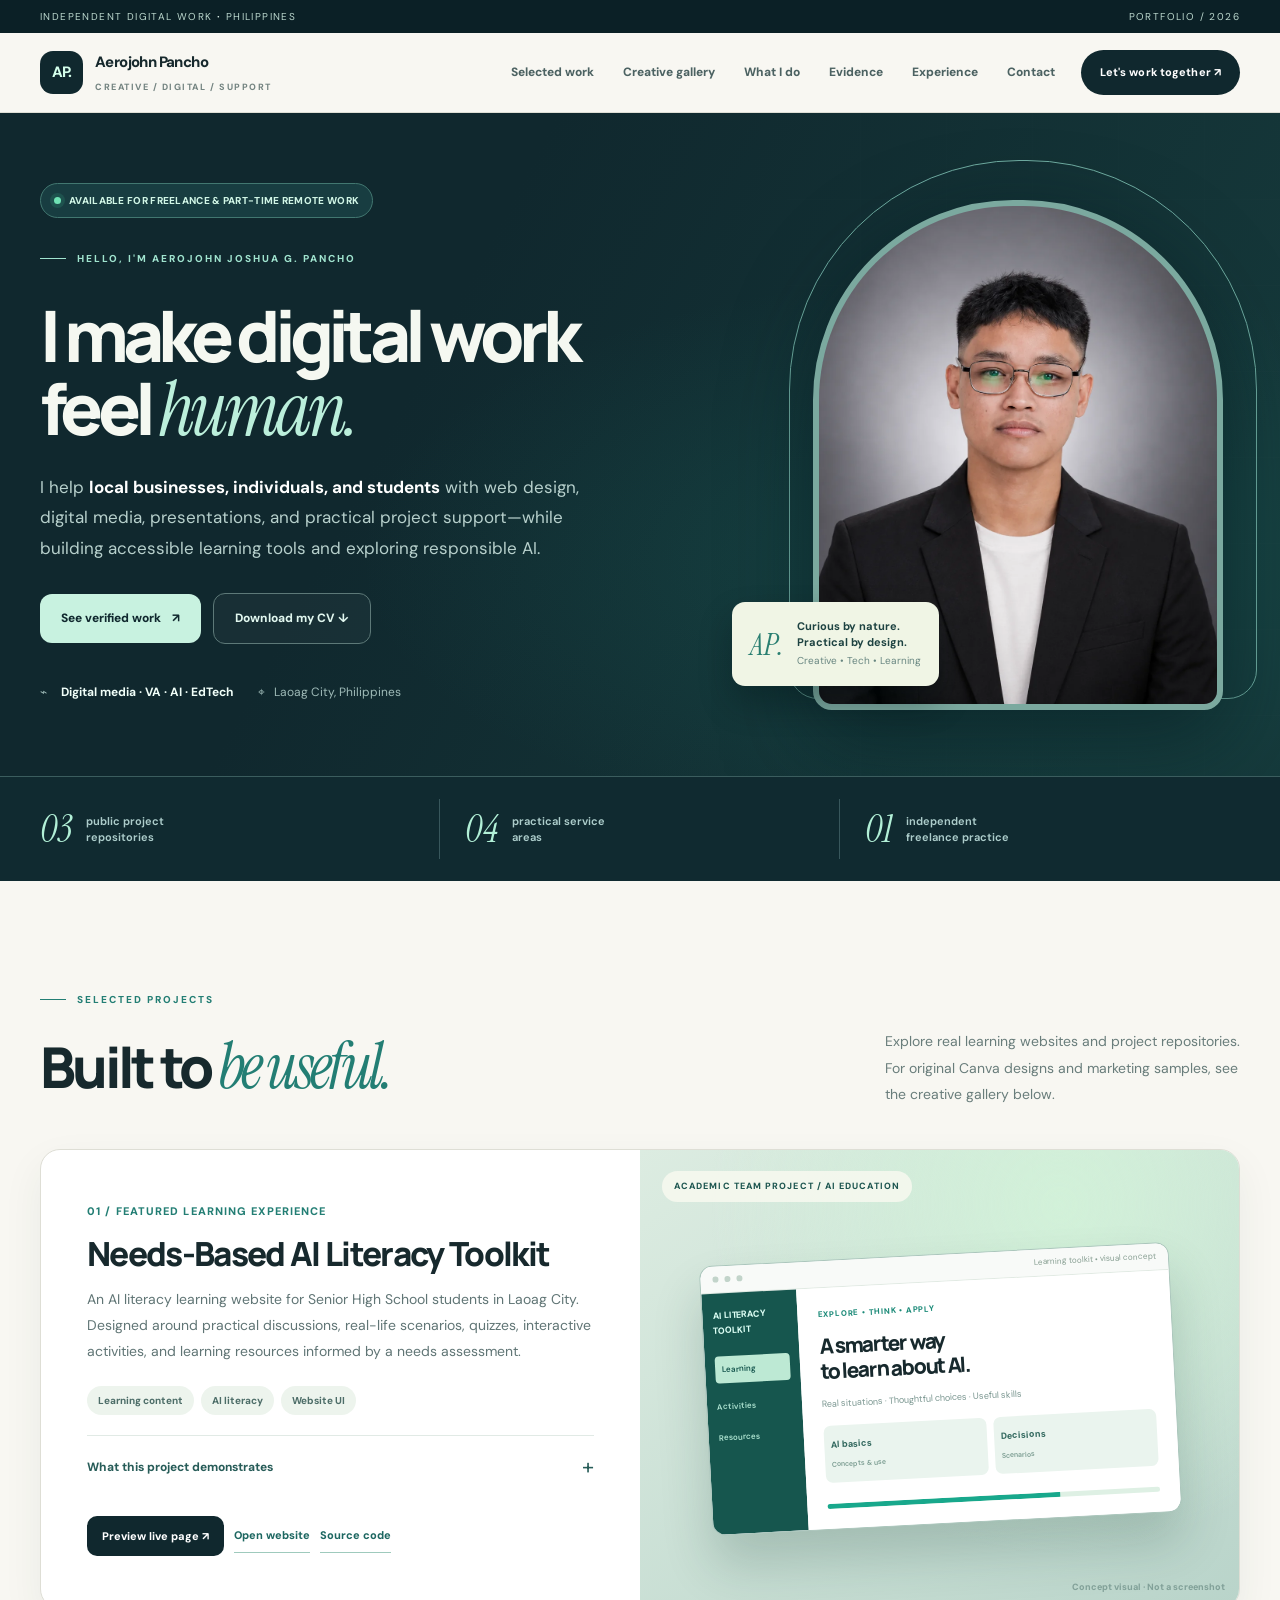
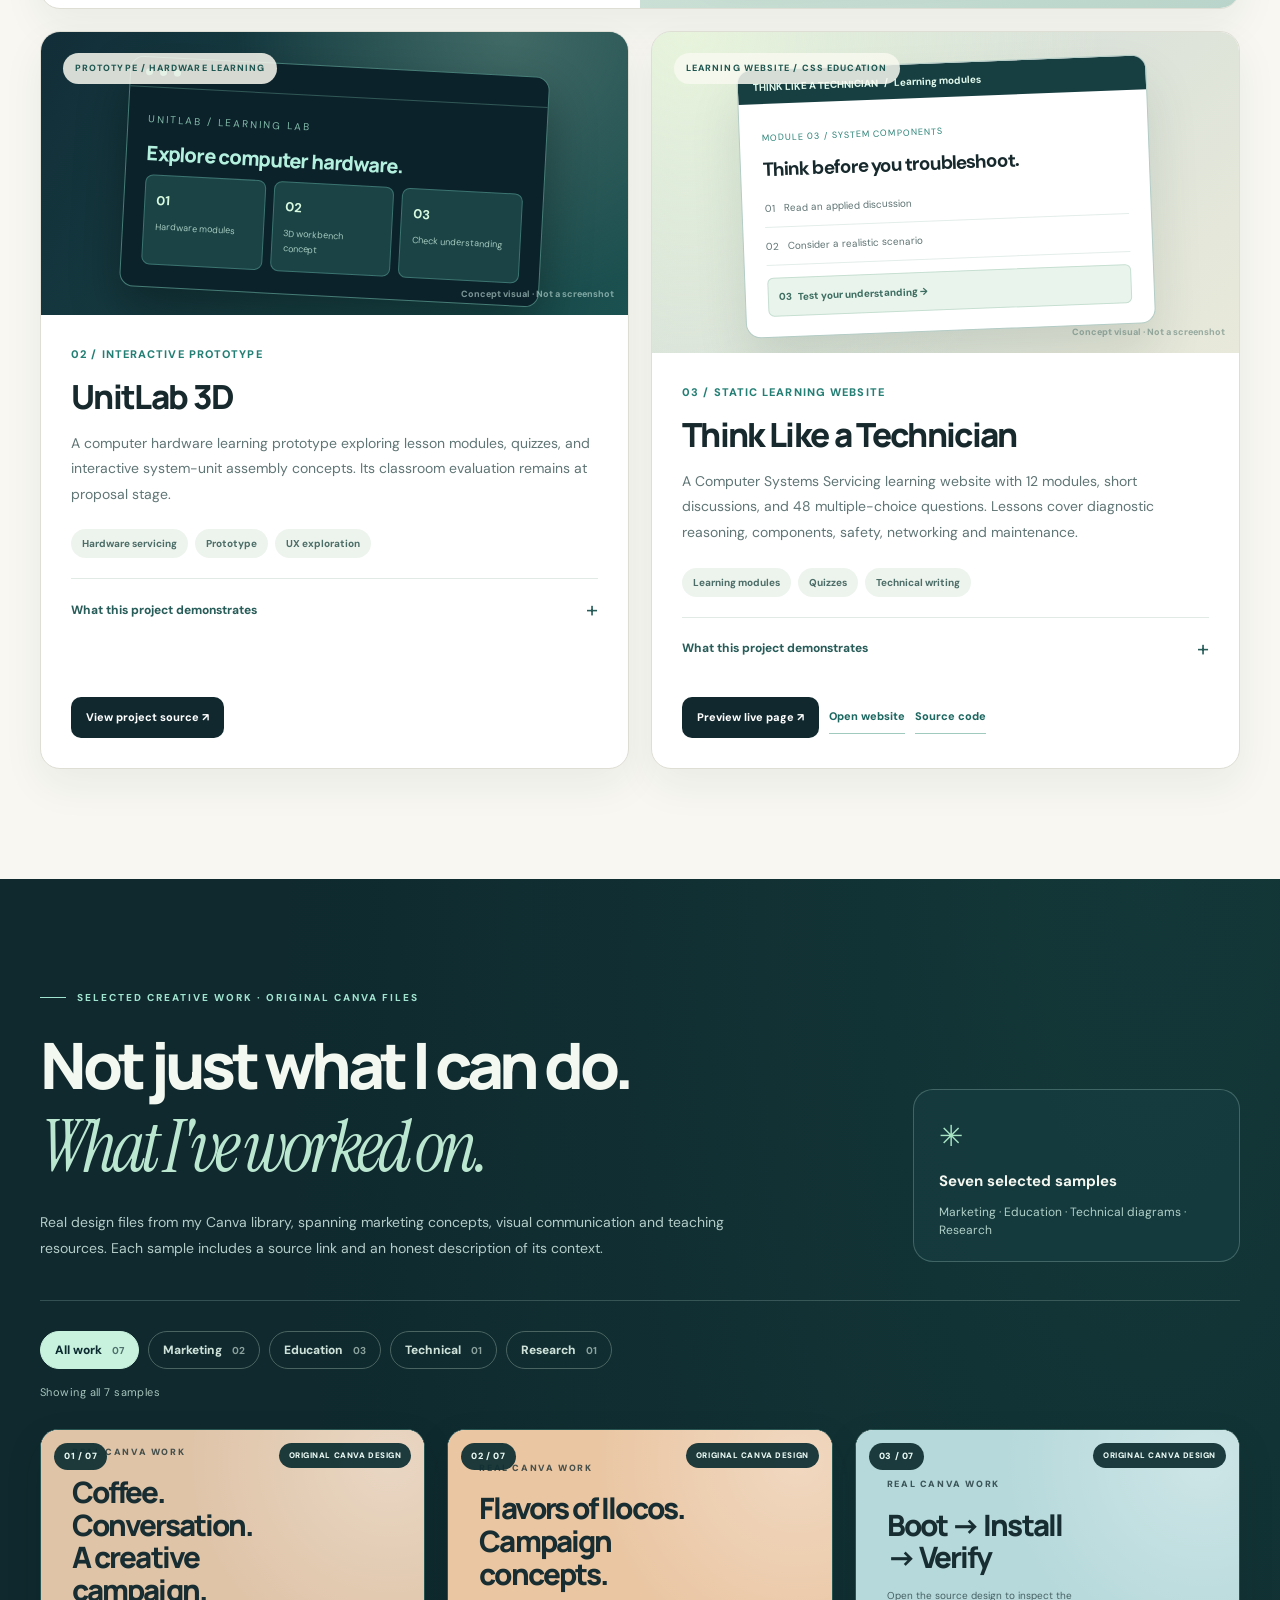
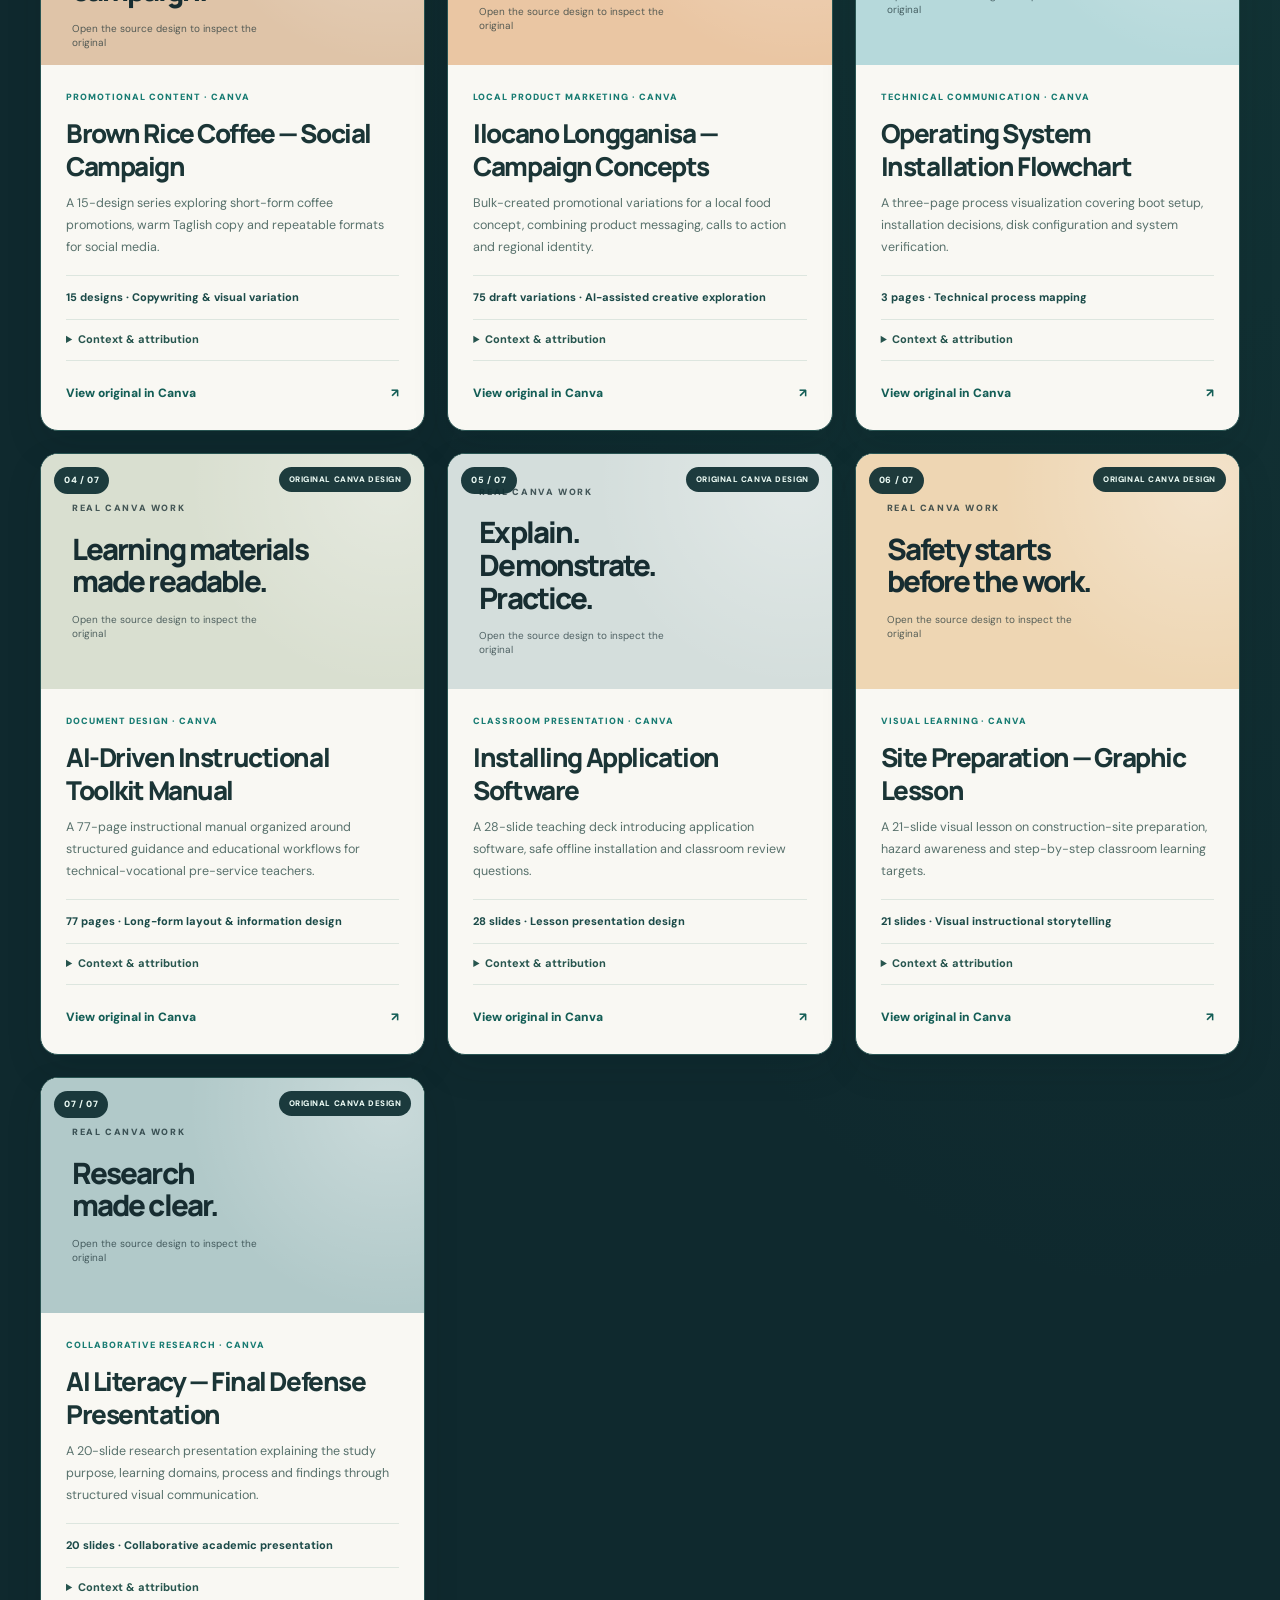
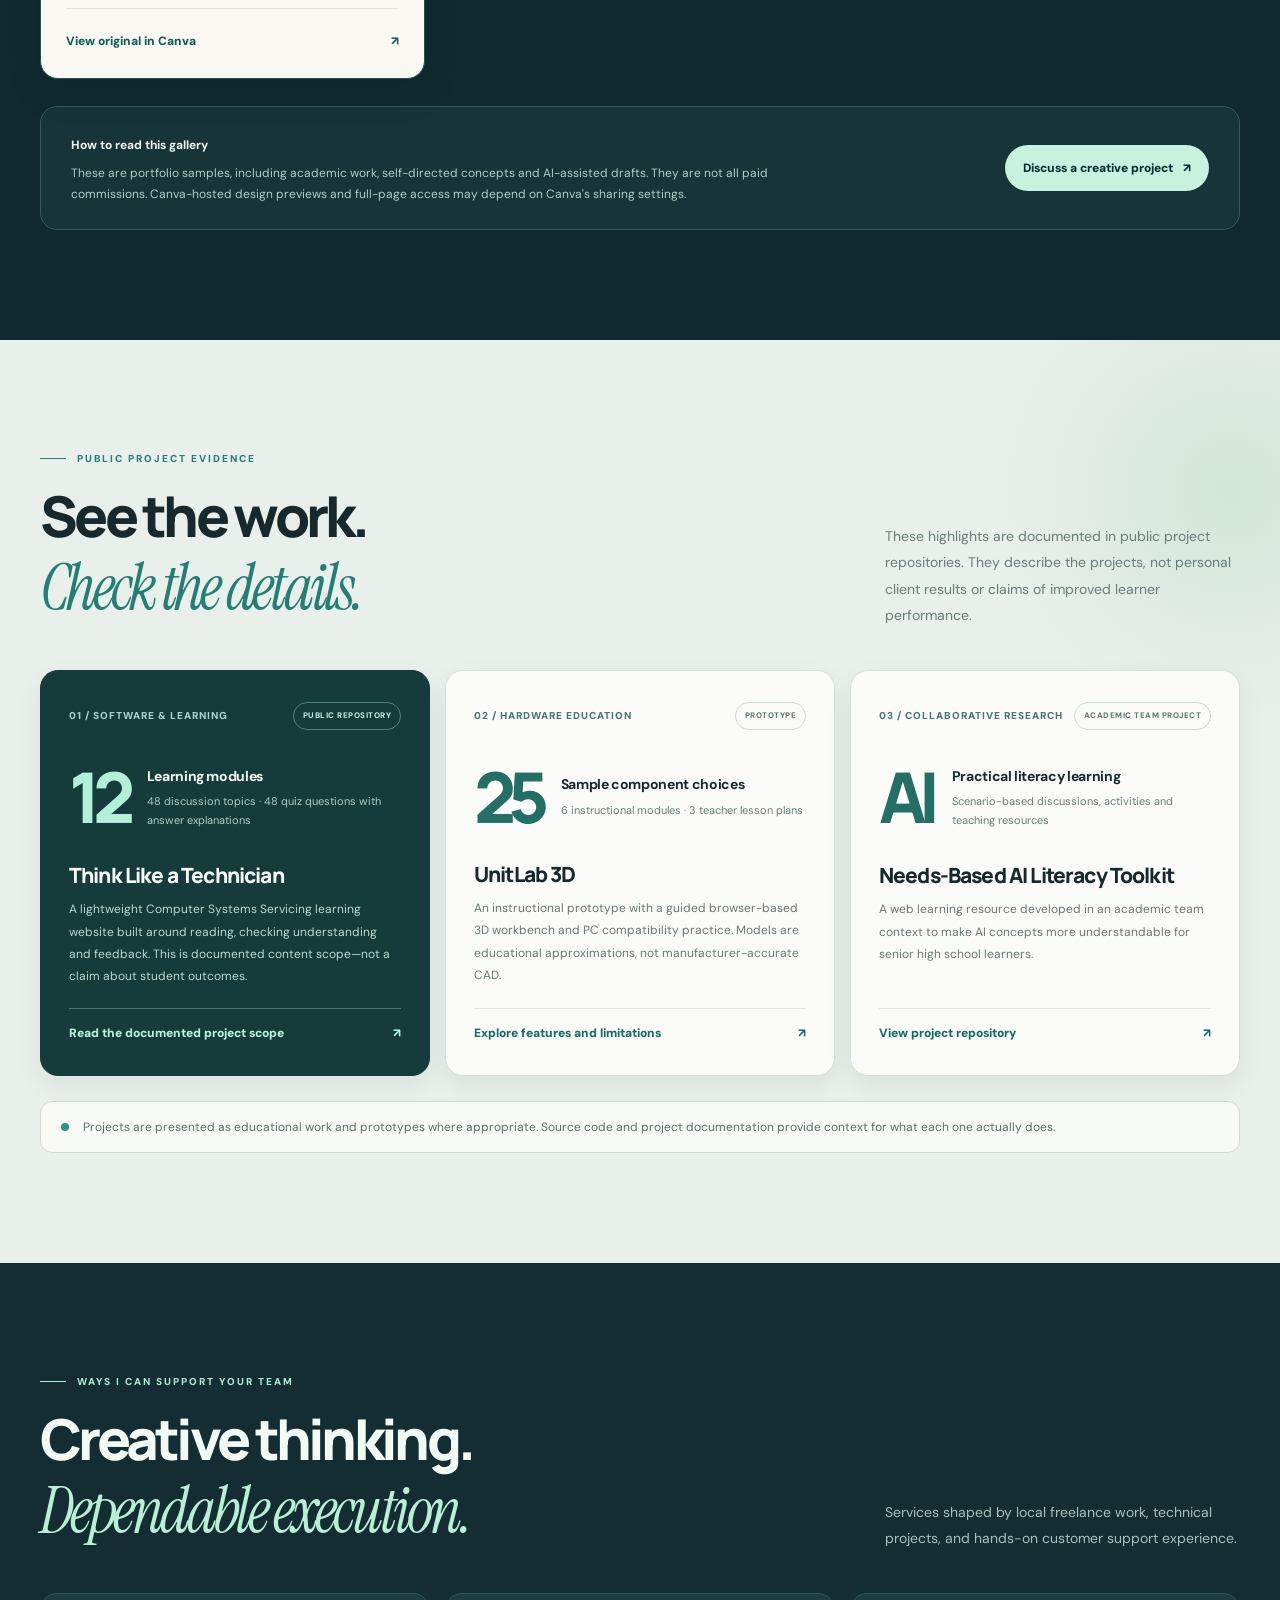
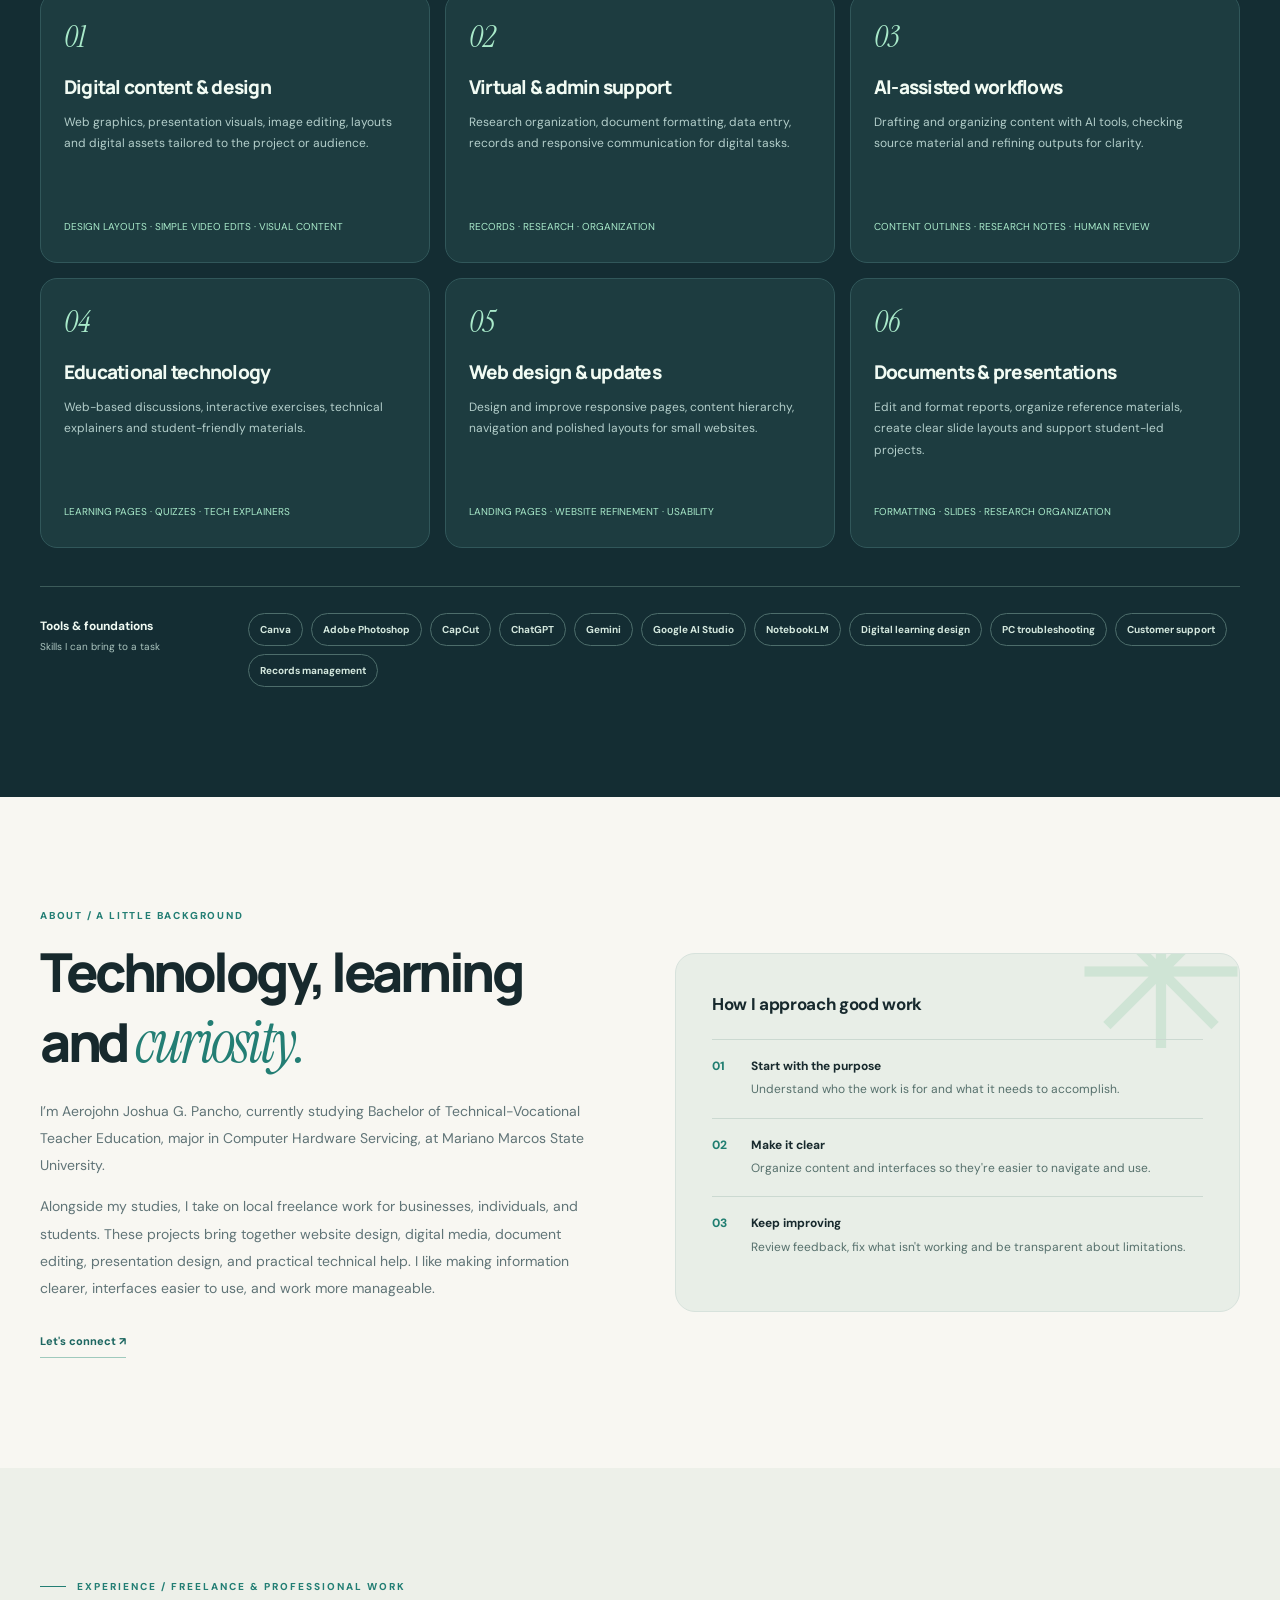
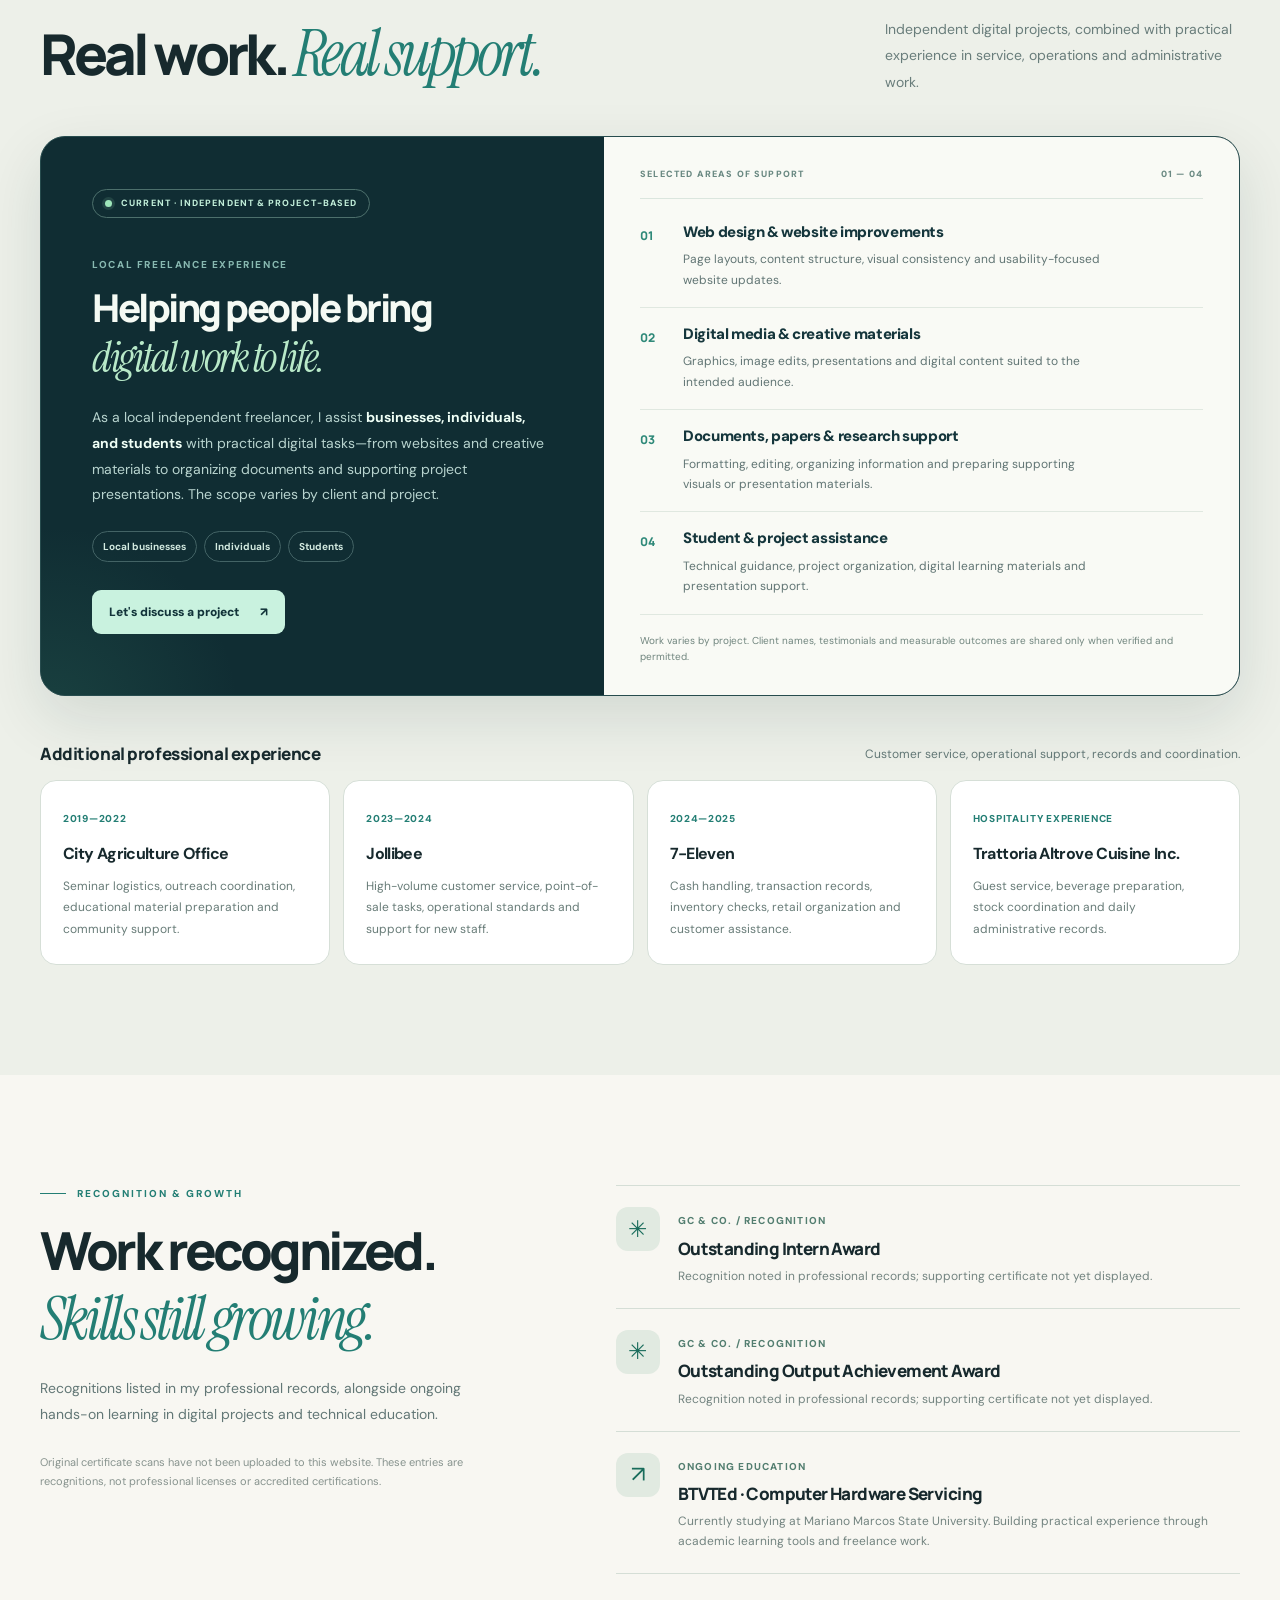
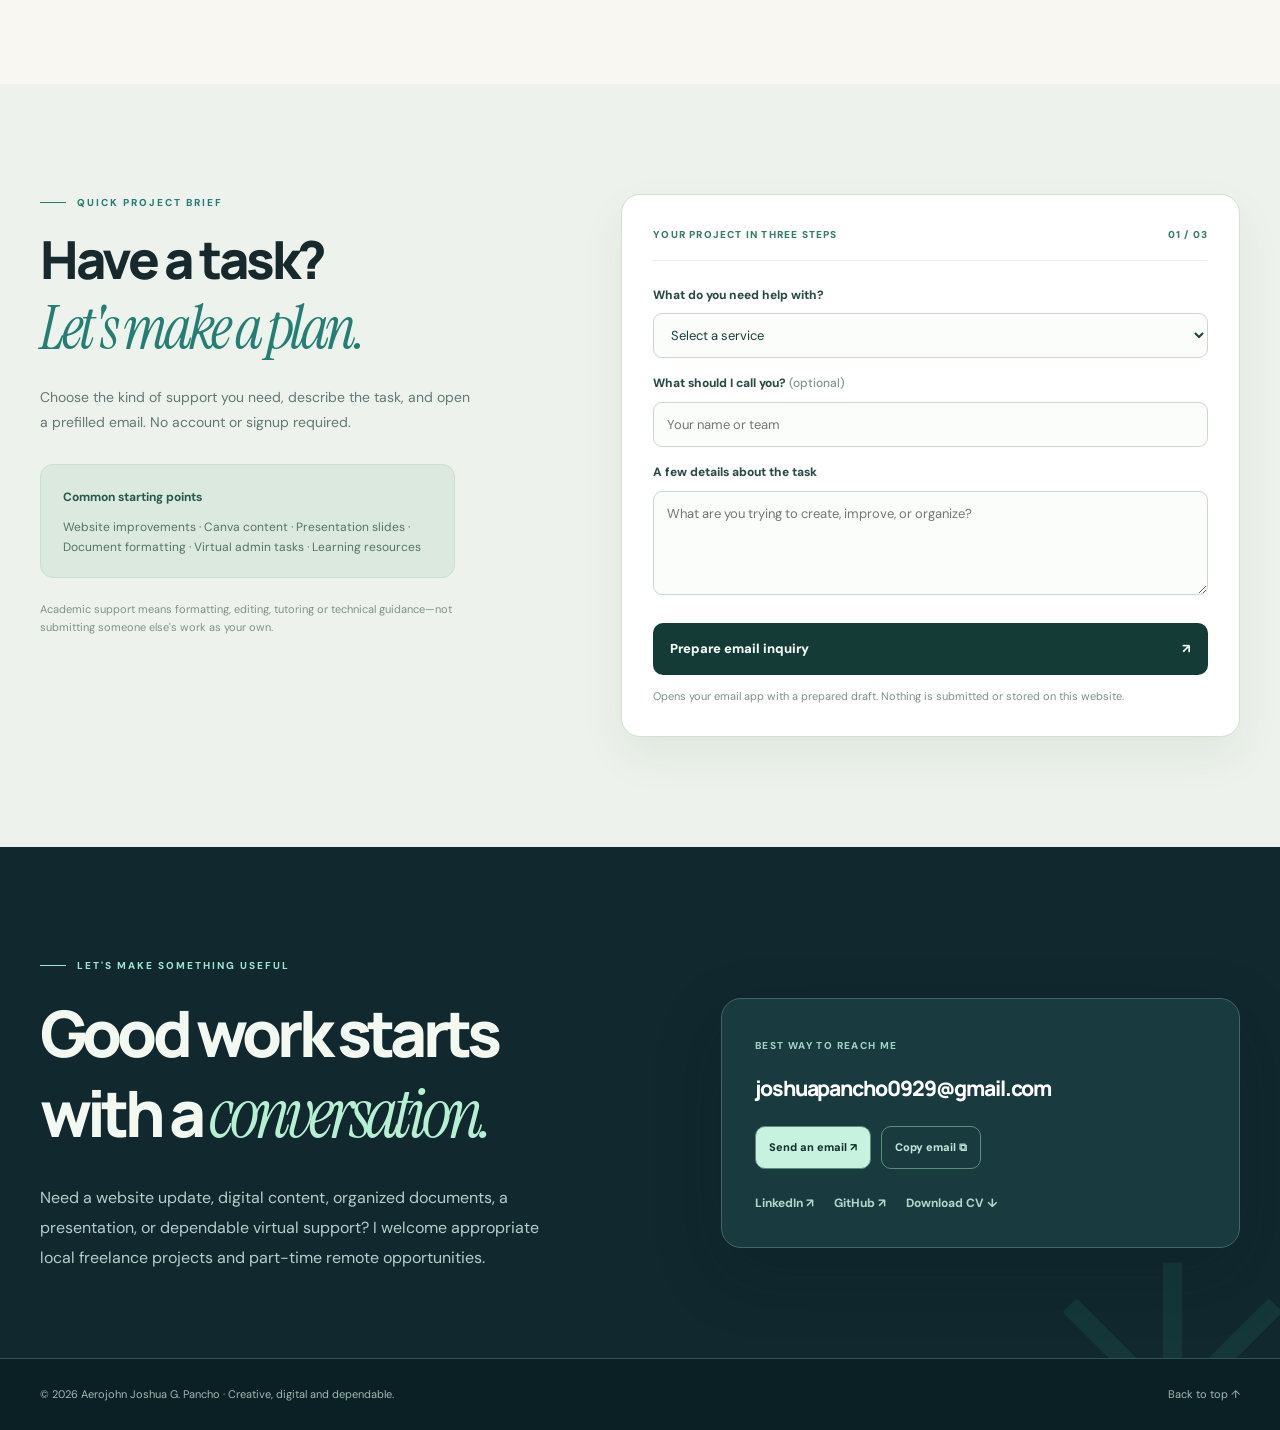
==== commit 2aa6d0e2: "Portfolio 6: add curated real Canva creative samples and responsive filter gallery" ====
--- a/index.html
+++ b/index.html
@@ -3,7 +3,7 @@
 <head>
 <meta charset="utf-8"><meta name="viewport" content="width=device-width, initial-scale=1">
 <meta name="color-scheme" content="light"><meta name="theme-color" content="#10282e">
-<meta name="description" content="Aerojohn Joshua G. Pancho — creative digital support, virtual assistance, educational websites and AI-assisted content. Explore real projects and get in touch for remote opportunities.">
+<meta name="description" content="Aerojohn Joshua G. Pancho — creative digital support, virtual assistance, educational websites and AI-assisted content. Explore actual Canva designs, digital marketing samples and learning websites, then get in touch for remote opportunities.">
 <meta property="og:type" content="website"><meta property="og:title" content="Aerojohn Pancho — Digital Creative & Remote Support"><meta property="og:description" content="Freelance web design, digital media, creative project support and educational technology by Aerojohn Joshua G. Pancho.">
 <title>Aerojohn Pancho | Web Design, Digital Media, Virtual Assistance & EdTech</title>
 <link rel="icon" href="data:image/svg+xml,%3Csvg xmlns='http://www.w3.org/2000/svg' viewBox='0 0 100 100'%3E%3Crect width='100' height='100' rx='22' fill='%2310282e'/%3E%3Ctext x='50' y='66' text-anchor='middle' font-family='Arial,sans-serif' font-weight='900' font-size='45' fill='%23e8eecb'%3EAP%3C/text%3E%3C/svg%3E">
@@ -117,6 +117,49 @@
 @media(max-width:1050px){.evidence-grid{grid-template-columns:1fr 1fr}.evidence-card-lead{grid-column:span 2;min-height:0}.services-grid{grid-template-columns:repeat(2,minmax(0,1fr))}.inquiry-layout{gap:35px}}
 @media(max-width:760px){.evidence-grid{grid-template-columns:1fr}.evidence-card-lead{grid-column:auto}.evidence-card{min-height:0}.evidence-card-top{margin-bottom:21px}.evidence-numbers strong{font-size:60px}.distinction-grid,.inquiry-layout{grid-template-columns:1fr;gap:25px}.distinction-intro h2,.inquiry-info h2{font-size:clamp(37px,7vw,52px)}.distinction .container,.inquiry .container{width:min(calc(100% - 36px),var(--wrap))}}
 @media(max-width:480px){.services-grid{grid-template-columns:1fr}.evidence-card{padding:25px 20px}.evidence-numbers{gap:14px}.evidence-numbers strong{font-size:52px}.evidence-numbers b{font-size:12px}.evidence-card h3{font-size:19px}.evidence-footer{align-items:start}.brief-form{padding:22px 19px}.distinction-item{gap:11px}.distinction-item h3{font-size:15px}}
+
+/* V6: recruiter-facing curated portfolio gallery */
+.creative-work{background:#0f292e;color:#f3f6ef;position:relative;overflow:hidden}
+.creative-work:before{content:"";position:absolute;inset:0;pointer-events:none;background:radial-gradient(ellipse at 90% 0%,rgba(42,137,113,.19),transparent 54%);opacity:.8}
+.creative-work .container{position:relative}
+.creative-intro{display:grid;grid-template-columns:minmax(0,1.25fr) minmax(230px,.5fr);gap:55px;align-items:end;padding-bottom:38px;border-bottom:1px solid rgba(225,255,243,.18)}
+.creative-intro h2{font:800 clamp(40px,5vw,72px)/1.1 var(--display);letter-spacing:-.07em;margin:24px 0 17px;color:#f3f9f0}
+.creative-intro h2 em{font:italic 1.12em var(--serif);color:#bbe7d1}
+.creative-intro p{max-width:690px;font-size:14px;line-height:1.85;color:#b4ccc8;margin:0}
+.creative-side-note{display:flex;flex-direction:column;gap:8px;padding:22px 25px;border:1px solid rgba(191,226,215,.25);background:#19404788;border-radius:20px;max-width:350px}
+.creative-side-icon{font-size:29px;color:#a8e5c5}.creative-side-note strong{font-size:15px}.creative-side-note>span:last-child{font-size:12px;color:#b0d0c7;line-height:1.5}
+.creative-filters{display:flex;gap:9px;flex-wrap:wrap;margin:30px 0 0}
+.creative-filter{cursor:pointer;border:1px solid #4a6461;color:#cee2d9;background:transparent;border-radius:50px;padding:10px 14px;font-size:12px;line-height:1.35;font-weight:800;transition:background .2s,color .2s,transform .2s}
+.creative-filter>span{font-size:10px;font-weight:700;color:inherit;opacity:.65;margin-left:7px}.creative-filter:hover{background:#28514e;color:white;transform:translateY(-1px)}
+.creative-filter.active{background:#c8f2de;border-color:#c8f2de;color:#0c2b30}
+.creative-status{font-size:11px;letter-spacing:.04em;color:#a7c3ba;margin:14px 0 27px}
+.sample-grid{display:grid;grid-template-columns:repeat(3,minmax(0,1fr));gap:22px}
+.sample-card{min-width:0;border-radius:18px;overflow:hidden;background:#f9f8f3;color:#1b3536;display:flex;flex-direction:column;border:1px solid #285452;box-shadow:0 14px 36px #071d201f;transition:transform .2s,box-shadow .2s}
+.sample-card:hover{transform:translateY(-4px);box-shadow:0 22px 44px #071d2036}.sample-card[hidden]{display:none!important}
+.sample-cover{height:235px;position:relative;isolation:isolate;overflow:hidden;background:#ccd8cc}
+.sample-cover-back{position:absolute;inset:0;display:flex;flex-direction:column;justify-content:center;padding:31px;background:radial-gradient(circle at 91% 13%,#ffffff50,transparent 50%);color:#172d31}
+.sample-cover-back span{font-size:9px;font-weight:900;letter-spacing:.18em;text-transform:uppercase;margin-bottom:16px;opacity:.76}
+.sample-cover-back strong{font:800 clamp(25px,2.3vw,36px)/1.11 var(--display);letter-spacing:-.065em;max-width:260px}
+.sample-cover-back small{font-size:10px;line-height:1.4;opacity:.7;max-width:185px;margin-top:15px}
+.sample-cover-coffee{background:#dfc4a8}.sample-cover-longganisa{background:#eac6a3}.sample-cover-flow{background:#b6d9db}.sample-cover-manual{background:#d9dfd0}.sample-cover-software{background:#d4dedc}.sample-cover-site{background:#eed6b3}.sample-cover-research{background:#b1c9c9}
+.sample-cover .canva-preview{position:absolute;inset:0;object-fit:cover;object-position:center 35%;height:100%;width:100%;background:#e1ebe4;z-index:1}
+.sample-number,.sample-view-tag{position:absolute;z-index:2;top:13px;background:#0f3033ee;color:#ebfaf4;padding:6px 10px;border-radius:20px;font-size:9px;font-weight:850;letter-spacing:.07em}
+.sample-number{left:13px}.sample-view-tag{right:13px;font-size:8px}
+.sample-copy{padding:25px 25px 24px;display:flex;flex-direction:column;gap:0;flex:1}
+.sample-meta{font-size:9px;font-weight:900;letter-spacing:.11em;color:#197c73;text-transform:uppercase}
+.sample-copy h3{font:800 clamp(20px,2.2vw,26px)/1.25 var(--display);letter-spacing:-.055em;margin:12px 0 10px}
+.sample-copy>p{font-size:12.5px;line-height:1.77;color:#58716c;margin:0 0 17px;flex:1}
+.sample-facts{font-size:11px;font-weight:800;color:#1c4b49;padding:12px 0;border-top:1px solid #dde6df;border-bottom:1px solid #dde6df}
+.sample-details{border-bottom:1px solid #dde6df;padding:10px 0 11px;font-size:11px;color:#536d68}.sample-details summary{font-size:11px;font-weight:750;cursor:pointer;color:#27554e}.sample-details p{margin:10px 0 1px;line-height:1.65}
+.sample-link{display:flex;justify-content:space-between;align-items:center;gap:8px;color:#145e56;font-weight:850;font-size:12px;margin-top:20px;min-height:25px}.sample-link:hover{text-decoration:underline}
+.creative-bottom{display:flex;align-items:center;justify-content:space-between;gap:25px;margin-top:27px;padding:25px 30px;border:1px solid #365b58;border-radius:17px;background:#21404477}
+.creative-bottom strong{font-size:12px}.creative-bottom p{font-size:12px;max-width:760px;line-height:1.7;color:#b0cdc5;margin:6px 0 0}
+.creative-bottom>a{display:inline-flex;align-items:center;justify-content:space-between;gap:10px;background:#c8f2de;color:#0c3032;font-size:12px;font-weight:850;padding:13px 18px;border-radius:100px;white-space:nowrap}
+.creative-bottom>a:hover{background:#ecfff4}
+@media(max-width:1150px){.sample-grid{grid-template-columns:repeat(2,minmax(0,1fr))}.creative-side-note{max-width:290px}.main-nav{gap:15px}.main-nav a{font-size:11px}.brand{min-width:190px}}
+@media(max-width:850px){.sample-grid{grid-template-columns:repeat(2,minmax(0,1fr))}.creative-intro{grid-template-columns:1fr;gap:22px}.creative-side-note{max-width:none}.creative-bottom{flex-direction:column;align-items:stretch}.creative-bottom>a{align-self:flex-start}}
+@media(max-width:760px){.sample-grid{grid-template-columns:1fr 1fr}.sample-cover{height:200px}.sample-copy{padding:19px}.creative-intro h2{font-size:clamp(36px,8vw,55px)}}
+@media(max-width:580px){.sample-grid{grid-template-columns:1fr}.sample-cover{height:260px}.sample-copy{padding:23px}.sample-copy h3{font-size:25px}.creative-filter{font-size:11px;padding:9px 12px}.creative-bottom{padding:22px}.creative-bottom>a{width:100%;white-space:normal}.creative-intro h2{font-size:40px}}
 </style>
 
 <meta property="og:type" content="website">
@@ -133,7 +176,7 @@
 <div class="topline"><div class="container topline-inner"><span>Independent digital work <strong>·</strong> Philippines</span><span class="time">Portfolio / 2026</span></div></div>
 <header class="site-header"><div class="container nav-inner">
 <a class="brand" href="#top" aria-label="Aerojohn Pancho homepage"><span class="monogram">AP.</span><span><span class="brand-word">Aerojohn Pancho</span><span class="brand-caption">CREATIVE / DIGITAL / SUPPORT</span></span></a>
-<nav id="primaryNav" class="main-nav" aria-label="Main navigation"><a href="#work">Selected work</a><a href="#services">What I do</a><a href="#evidence">Evidence</a><a href="#experience">Experience</a><a href="#contact">Contact</a></nav>
+<nav id="primaryNav" class="main-nav" aria-label="Main navigation"><a href="#work">Selected work</a><a href="#creative">Creative gallery</a><a href="#services">What I do</a><a href="#evidence">Evidence</a><a href="#experience">Experience</a><a href="#contact">Contact</a></nav>
 <a class="nav-cta" href="#contact">Let's work together ↗</a><button id="menuToggle" class="mobile-toggle" aria-expanded="false" aria-controls="primaryNav" aria-label="Toggle navigation"><svg fill="none" viewBox="0 0 24 24" stroke="currentColor" stroke-width="2"><path d="M4 7h16M4 12h16M4 17h16"/></svg></button>
 </div></header>
 <main id="content">
@@ -145,7 +188,7 @@
 <div class="hero-foot"><span>⌁ &nbsp; <strong>Digital media · VA · AI · EdTech</strong></span><span>⌖ &nbsp; Laoag City, Philippines</span></div>
 </div><div class="portrait-col"><div class="portrait-ring" aria-hidden="true"></div><div class="portrait-frame"><img src="[data-uri]" width="1024" height="1536" alt="Aerojohn Joshua G. Pancho wearing a black blazer and glasses in a formal studio portrait" fetchpriority="high"></div><div class="portrait-label"><i>AP.</i><div><strong>Curious by nature.<br>Practical by design.</strong><small>Creative • Tech • Learning</small></div></div></div>
 </div></div><div class="hero-stats"><div class="container stats-row"><div class="stat"><b>03</b><span>public project<br>repositories</span></div><div class="stat"><b>04</b><span>practical service<br>areas</span></div><div class="stat"><b>01</b><span>independent<br/>freelance practice</span></div></div></div></section>
-<section id="work" class="section work"><div class="container"><div class="section-heading"><div><div class="eyebrow sea">SELECTED PROJECTS</div><h2>Built to <em>be useful.</em></h2></div><p>Real project repositories and learning resources—not stock case studies. Explore what each project was designed to do and open its original source.</p></div>
+<section id="work" class="section work"><div class="container"><div class="section-heading"><div><div class="eyebrow sea">SELECTED PROJECTS</div><h2>Built to <em>be useful.</em></h2></div><p>Explore real learning websites and project repositories. For original Canva designs and marketing samples, see the creative gallery below.</p></div>
 <div class="projects">
 <article class="project featured"><div class="project-visual visual1"><span class="work-type">Academic team project / AI education</span><div class="screen-demo" aria-label="Stylized illustration of AI literacy lessons, not an actual screenshot"><div class="screen-top"><i class="dot"></i><i class="dot"></i><i class="dot"></i><small>Learning toolkit • visual concept</small></div><div class="screen-body"><div class="screen-side">AI LITERACY<br>TOOLKIT<span>Learning</span><span>Activities</span><span>Resources</span></div><div class="screen-main"><div class="screen-label">EXPLORE • THINK • APPLY</div><div class="screen-title">A smarter way<br>to learn about AI.</div><div class="screen-sub">Real situations · Thoughtful choices · Useful skills</div><div class="mini-tiles"><div class="mini-tile">AI basics<small>Concepts & use</small></div><div class="mini-tile">Decisions<small>Scenarios</small></div></div><div class="mini-bar"></div></div></div></div><span class="art-caption">Concept visual · Not a screenshot</span></div>
 <div class="project-content"><span class="project-count">01 / FEATURED LEARNING EXPERIENCE</span><h3>Needs-Based AI Literacy Toolkit</h3><p>An AI literacy learning website for Senior High School students in Laoag City. Designed around practical discussions, real-life scenarios, quizzes, interactive activities, and learning resources informed by a needs assessment.</p><div class="tags"><span class="tag">Learning content</span><span class="tag">AI literacy</span><span class="tag">Website UI</span></div>
@@ -155,6 +198,95 @@
 <article class="project"><div class="project-visual visual3"><span class="work-type">Learning website / CSS education</span><div class="edu-ui" aria-label="Stylized depiction of a technology lesson with quiz"><div class="edu-top">THINK LIKE A TECHNICIAN &nbsp; / &nbsp; Learning modules</div><div class="edu-main"><small>MODULE 03 / SYSTEM COMPONENTS</small><strong>Think before you troubleshoot.</strong><div class="edu-row">01 &nbsp; Read an applied discussion</div><div class="edu-row">02 &nbsp; Consider a realistic scenario</div><div class="edu-choice">03 &nbsp; Test your understanding →</div></div></div><span class="art-caption">Concept visual · Not a screenshot</span></div><div class="project-content"><span class="project-count">03 / STATIC LEARNING WEBSITE</span><h3>Think Like a Technician</h3><p>A Computer Systems Servicing learning website with 12 modules, short discussions, and 48 multiple-choice questions. Lessons cover diagnostic reasoning, components, safety, networking and maintenance.</p><div class="tags"><span class="tag">Learning modules</span><span class="tag">Quizzes</span><span class="tag">Technical writing</span></div><details class="case-details"><summary>What this project demonstrates</summary><div><b>The focus:</b> Breaking down technical subjects into short learning steps and checks for understanding.<br><b>Context:</b> Educational demonstration site; not a certified learning management system.</div></details><div class="project-actions"><button class="project-btn" data-preview="technician" type="button">Preview live page ↗</button><a class="project-link" href="https://kittieee0929.github.io/think-like-a-technician-demo/" rel="noopener noreferrer" target="_blank">Open website</a><a class="project-link" href="https://github.com/Kittieee0929/think-like-a-technician-demo" rel="noopener noreferrer" target="_blank">Source code</a></div></div></article>
 </div></div></section>
 
+<!-- V6 | Real, selected Canva work. Preview images are provided by Canva, with styled fallback. -->
+<section class="section creative-work" id="creative" aria-labelledby="creative-title">
+<div class="container">
+  <div class="creative-intro"><div><div class="eyebrow light">SELECTED CREATIVE WORK · ORIGINAL CANVA FILES</div><h2 id="creative-title">Not just what I can do.<br><em>What I've worked on.</em></h2><p>Real design files from my Canva library, spanning marketing concepts, visual communication and teaching resources. Each sample includes a source link and an honest description of its context.</p></div>
+  <div class="creative-side-note"><span class="creative-side-icon" aria-hidden="true">✳</span><strong>Seven selected samples</strong><span>Marketing · Education · Technical diagrams · Research</span></div>
+  </div>
+  <div class="creative-filters" role="group" aria-label="Filter creative work">
+     <button class="creative-filter active" data-filter="all" aria-pressed="true" type="button">All work <span>07</span></button>
+     <button class="creative-filter" data-filter="marketing" aria-pressed="false" type="button">Marketing <span>02</span></button>
+     <button class="creative-filter" data-filter="education" aria-pressed="false" type="button">Education <span>03</span></button>
+     <button class="creative-filter" data-filter="technical" aria-pressed="false" type="button">Technical <span>01</span></button>
+     <button class="creative-filter" data-filter="research" aria-pressed="false" type="button">Research <span>01</span></button>
+  </div>
+  <p class="creative-status" id="creativeStatus" role="status" aria-live="polite">Showing all 7 samples</p>
+  <div class="sample-grid">
+<article class="sample-card" data-category="marketing" aria-labelledby="sample-coffee">
+  <div class="sample-cover sample-cover-coffee">
+   <div class="sample-cover-back" aria-hidden="true"><span>REAL CANVA WORK</span><strong>Coffee. Conversation.<br>A creative campaign.</strong><small>Open the source design to inspect the original</small></div>
+   <img class="canva-preview" src="https://design.canva.ai/GfoC4i37UQJHrM-" loading="lazy" decoding="async" referrerpolicy="no-referrer" alt="Canva thumbnail for Brown Rice Coffee — Social Campaign" onerror="this.remove()">
+   <span class="sample-number">01 / 07</span><span class="sample-view-tag">ORIGINAL CANVA DESIGN</span>
+  </div>
+  <div class="sample-copy"><div class="sample-meta">PROMOTIONAL CONTENT · CANVA</div><h3 id="sample-coffee">Brown Rice Coffee — Social Campaign</h3><p>A 15-design series exploring short-form coffee promotions, warm Taglish copy and repeatable formats for social media.</p><div class="sample-facts">15 designs · Copywriting &amp; visual variation</div>
+  <details class="sample-details"><summary>Context &amp; attribution</summary><p>Marketing concept / Canva-based design samples, not a verified paid-client campaign.</p></details>
+  <a class="sample-link" href="https://www.canva.com/d/ohUp_og8WUQZJ1G" rel="noopener noreferrer" target="_blank" aria-label="View Brown Rice Coffee — Social Campaign in Canva">View original in Canva <span aria-hidden="true">↗</span></a>
+  </div></article>
+<article class="sample-card" data-category="marketing" aria-labelledby="sample-longganisa">
+  <div class="sample-cover sample-cover-longganisa">
+   <div class="sample-cover-back" aria-hidden="true"><span>REAL CANVA WORK</span><strong>Flavors of Ilocos.<br>Campaign concepts.</strong><small>Open the source design to inspect the original</small></div>
+   <img class="canva-preview" src="https://design.canva.ai/ZQRorAcBPAPbLQQ" loading="lazy" decoding="async" referrerpolicy="no-referrer" alt="Canva thumbnail for Ilocano Longganisa — Campaign Concepts" onerror="this.remove()">
+   <span class="sample-number">02 / 07</span><span class="sample-view-tag">ORIGINAL CANVA DESIGN</span>
+  </div>
+  <div class="sample-copy"><div class="sample-meta">LOCAL PRODUCT MARKETING · CANVA</div><h3 id="sample-longganisa">Ilocano Longganisa — Campaign Concepts</h3><p>Bulk-created promotional variations for a local food concept, combining product messaging, calls to action and regional identity.</p><div class="sample-facts">75 draft variations · AI-assisted creative exploration</div>
+  <details class="sample-details"><summary>Context &amp; attribution</summary><p>Concept designs with AI-assisted ideation; not presented as a verified client commission.</p></details>
+  <a class="sample-link" href="https://www.canva.com/d/9BI8eyWRfWmFexa" rel="noopener noreferrer" target="_blank" aria-label="View Ilocano Longganisa — Campaign Concepts in Canva">View original in Canva <span aria-hidden="true">↗</span></a>
+  </div></article>
+<article class="sample-card" data-category="technical" aria-labelledby="sample-os">
+  <div class="sample-cover sample-cover-flow">
+   <div class="sample-cover-back" aria-hidden="true"><span>REAL CANVA WORK</span><strong>Boot → Install<br>→ Verify</strong><small>Open the source design to inspect the original</small></div>
+   <img class="canva-preview" src="https://design.canva.ai/CGI1iRX-ZPMX5tb" loading="lazy" decoding="async" referrerpolicy="no-referrer" alt="Canva thumbnail for Operating System Installation Flowchart" onerror="this.remove()">
+   <span class="sample-number">03 / 07</span><span class="sample-view-tag">ORIGINAL CANVA DESIGN</span>
+  </div>
+  <div class="sample-copy"><div class="sample-meta">TECHNICAL COMMUNICATION · CANVA</div><h3 id="sample-os">Operating System Installation Flowchart</h3><p>A three-page process visualization covering boot setup, installation decisions, disk configuration and system verification.</p><div class="sample-facts">3 pages · Technical process mapping</div>
+  <details class="sample-details"><summary>Context &amp; attribution</summary><p>Academic visual communication sample bearing my name. Steps require instructor guidance; not a substitute for device-specific instructions.</p></details>
+  <a class="sample-link" href="https://www.canva.com/d/1zvoDEY0RjhwGf7" rel="noopener noreferrer" target="_blank" aria-label="View Operating System Installation Flowchart in Canva">View original in Canva <span aria-hidden="true">↗</span></a>
+  </div></article>
+<article class="sample-card" data-category="education" aria-labelledby="sample-manual">
+  <div class="sample-cover sample-cover-manual">
+   <div class="sample-cover-back" aria-hidden="true"><span>REAL CANVA WORK</span><strong>Learning materials<br>made readable.</strong><small>Open the source design to inspect the original</small></div>
+   <img class="canva-preview" src="https://design.canva.ai/xFaysOK7CqpPk28" loading="lazy" decoding="async" referrerpolicy="no-referrer" alt="Canva thumbnail for AI-Driven Instructional Toolkit Manual" onerror="this.remove()">
+   <span class="sample-number">04 / 07</span><span class="sample-view-tag">ORIGINAL CANVA DESIGN</span>
+  </div>
+  <div class="sample-copy"><div class="sample-meta">DOCUMENT DESIGN · CANVA</div><h3 id="sample-manual">AI-Driven Instructional Toolkit Manual</h3><p>A 77-page instructional manual organized around structured guidance and educational workflows for technical-vocational pre-service teachers.</p><div class="sample-facts">77 pages · Long-form layout &amp; information design</div>
+  <details class="sample-details"><summary>Context &amp; attribution</summary><p>Canva manual design and educational resource; distinct from the needs-based SHS AI Literacy research toolkit.</p></details>
+  <a class="sample-link" href="https://www.canva.com/d/Ympof1U4RikWe9N" rel="noopener noreferrer" target="_blank" aria-label="View AI-Driven Instructional Toolkit Manual in Canva">View original in Canva <span aria-hidden="true">↗</span></a>
+  </div></article>
+<article class="sample-card" data-category="education" aria-labelledby="sample-software">
+  <div class="sample-cover sample-cover-software">
+   <div class="sample-cover-back" aria-hidden="true"><span>REAL CANVA WORK</span><strong>Explain.<br>Demonstrate.<br>Practice.</strong><small>Open the source design to inspect the original</small></div>
+   <img class="canva-preview" src="https://design.canva.ai/vM7R4t7p_U3_pRi" loading="lazy" decoding="async" referrerpolicy="no-referrer" alt="Canva thumbnail for Installing Application Software" onerror="this.remove()">
+   <span class="sample-number">05 / 07</span><span class="sample-view-tag">ORIGINAL CANVA DESIGN</span>
+  </div>
+  <div class="sample-copy"><div class="sample-meta">CLASSROOM PRESENTATION · CANVA</div><h3 id="sample-software">Installing Application Software</h3><p>A 28-slide teaching deck introducing application software, safe offline installation and classroom review questions.</p><div class="sample-facts">28 slides · Lesson presentation design</div>
+  <details class="sample-details"><summary>Context &amp; attribution</summary><p>Teaching material credited “Sir Aero”; reflects lesson-design work, not a commercial training product.</p></details>
+  <a class="sample-link" href="https://www.canva.com/d/kC1JNTkeDSEbley" rel="noopener noreferrer" target="_blank" aria-label="View Installing Application Software in Canva">View original in Canva <span aria-hidden="true">↗</span></a>
+  </div></article>
+<article class="sample-card" data-category="education" aria-labelledby="sample-site">
+  <div class="sample-cover sample-cover-site">
+   <div class="sample-cover-back" aria-hidden="true"><span>REAL CANVA WORK</span><strong>Safety starts<br>before the work.</strong><small>Open the source design to inspect the original</small></div>
+   <img class="canva-preview" src="https://design.canva.ai/ldB6mpEV0X1SphH" loading="lazy" decoding="async" referrerpolicy="no-referrer" alt="Canva thumbnail for Site Preparation — Graphic Lesson" onerror="this.remove()">
+   <span class="sample-number">06 / 07</span><span class="sample-view-tag">ORIGINAL CANVA DESIGN</span>
+  </div>
+  <div class="sample-copy"><div class="sample-meta">VISUAL LEARNING · CANVA</div><h3 id="sample-site">Site Preparation — Graphic Lesson</h3><p>A 21-slide visual lesson on construction-site preparation, hazard awareness and step-by-step classroom learning targets.</p><div class="sample-facts">21 slides · Visual instructional storytelling</div>
+  <details class="sample-details"><summary>Context &amp; attribution</summary><p>Instructional presentation example; any classroom adoption would require appropriate technical and curriculum review.</p></details>
+  <a class="sample-link" href="https://www.canva.com/d/cQqbQHonTjtWzKY" rel="noopener noreferrer" target="_blank" aria-label="View Site Preparation — Graphic Lesson in Canva">View original in Canva <span aria-hidden="true">↗</span></a>
+  </div></article>
+<article class="sample-card" data-category="research" aria-labelledby="sample-defense">
+  <div class="sample-cover sample-cover-research">
+   <div class="sample-cover-back" aria-hidden="true"><span>REAL CANVA WORK</span><strong>Research<br>made clear.</strong><small>Open the source design to inspect the original</small></div>
+   <img class="canva-preview" src="https://design.canva.ai/n9b3CDTAWYU96pm" loading="lazy" decoding="async" referrerpolicy="no-referrer" alt="Canva thumbnail for AI Literacy — Final Defense Presentation" onerror="this.remove()">
+   <span class="sample-number">07 / 07</span><span class="sample-view-tag">ORIGINAL CANVA DESIGN</span>
+  </div>
+  <div class="sample-copy"><div class="sample-meta">COLLABORATIVE RESEARCH · CANVA</div><h3 id="sample-defense">AI Literacy — Final Defense Presentation</h3><p>A 20-slide research presentation explaining the study purpose, learning domains, process and findings through structured visual communication.</p><div class="sample-facts">20 slides · Collaborative academic presentation</div>
+  <details class="sample-details"><summary>Context &amp; attribution</summary><p>Academic group work with Gleiszha V. Rumbaoa, Elaija Faye Sonajo and Maireen S. Gregorio; not a solo commercial project.</p></details>
+  <a class="sample-link" href="https://www.canva.com/d/9_JED2amR0aAU92" rel="noopener noreferrer" target="_blank" aria-label="View AI Literacy — Final Defense Presentation in Canva">View original in Canva <span aria-hidden="true">↗</span></a>
+  </div></article>
+  </div>
+  <div class="creative-bottom"><div><strong>How to read this gallery</strong><p>These are portfolio samples, including academic work, self-directed concepts and AI-assisted drafts. They are not all paid commissions. Canva-hosted design previews and full-page access may depend on Canva's sharing settings.</p></div><a href="mailto:joshuapancho0929@gmail.com?subject=Creative%20Project%20Inquiry">Discuss a creative project <span aria-hidden="true">↗</span></a></div>
+</div>
+</section>
 <section class="section evidence" id="evidence" aria-labelledby="evidence-title">
  <div class="container">
   <div class="section-heading"><div><div class="eyebrow sea">PUBLIC PROJECT EVIDENCE</div><h2 id="evidence-title">See the work.<br><em>Check the details.</em></h2></div><p>These highlights are documented in public project repositories. They describe the projects, not personal client results or claims of improved learner performance.</p></div>
@@ -271,4 +403,15 @@
 window.addEventListener('keydown',e=>{if(e.key==='Escape')closeMenu()});
 })();
 </script>
+<script>
+(()=>{'use strict';
+const buttons=[...document.querySelectorAll('.creative-filter')],cards=[...document.querySelectorAll('.sample-card')],status=document.querySelector('#creativeStatus');
+buttons.forEach(button=>button.addEventListener('click',()=>{
+  const key=button.dataset.filter;
+  buttons.forEach(b=>{const active=b===button;b.classList.toggle('active',active);b.setAttribute('aria-pressed',String(active))});
+  let count=0;cards.forEach(card=>{const show=key==='all'||card.dataset.category===key;card.hidden=!show;if(show)count++});
+  if(status)status.textContent=key==='all'?'Showing all '+count+' samples':'Showing '+count+' '+key+' '+(count===1?'sample':'samples');
+}));
+})();
+</script>
 </body></html>
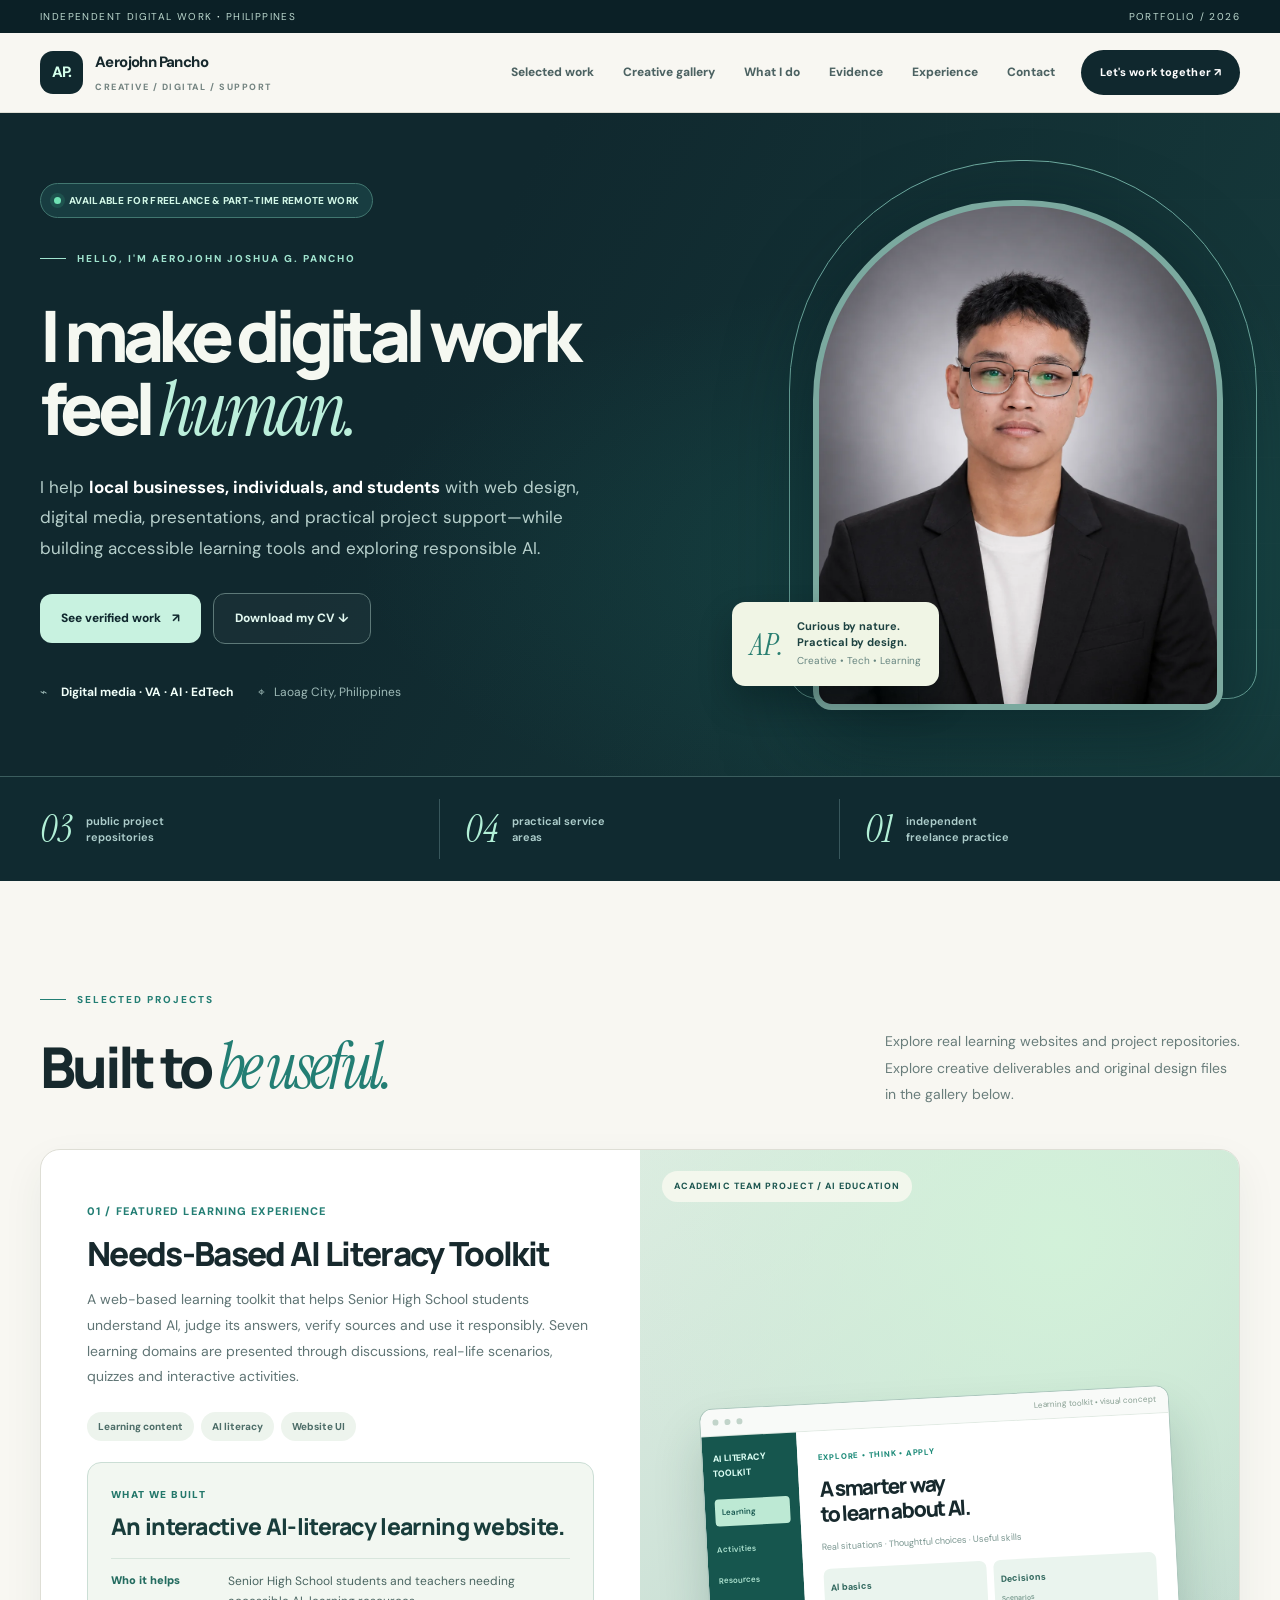
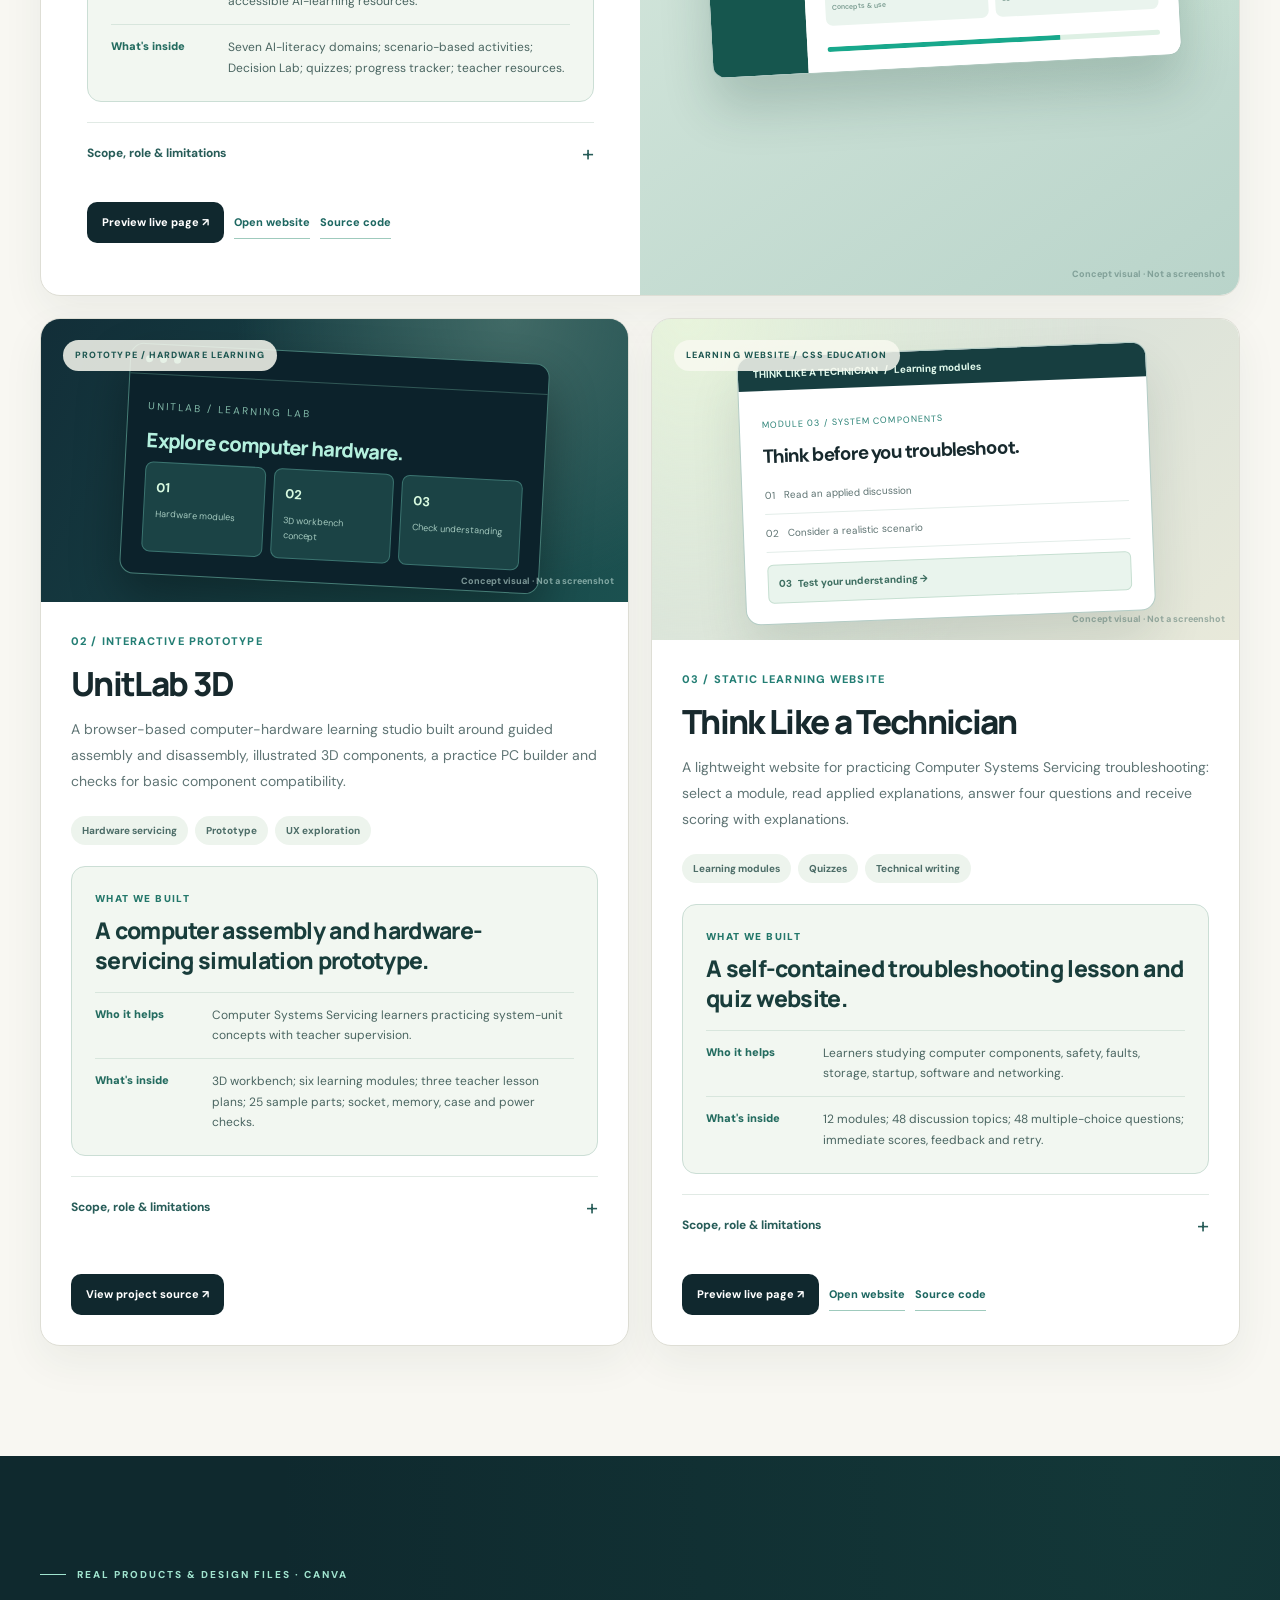
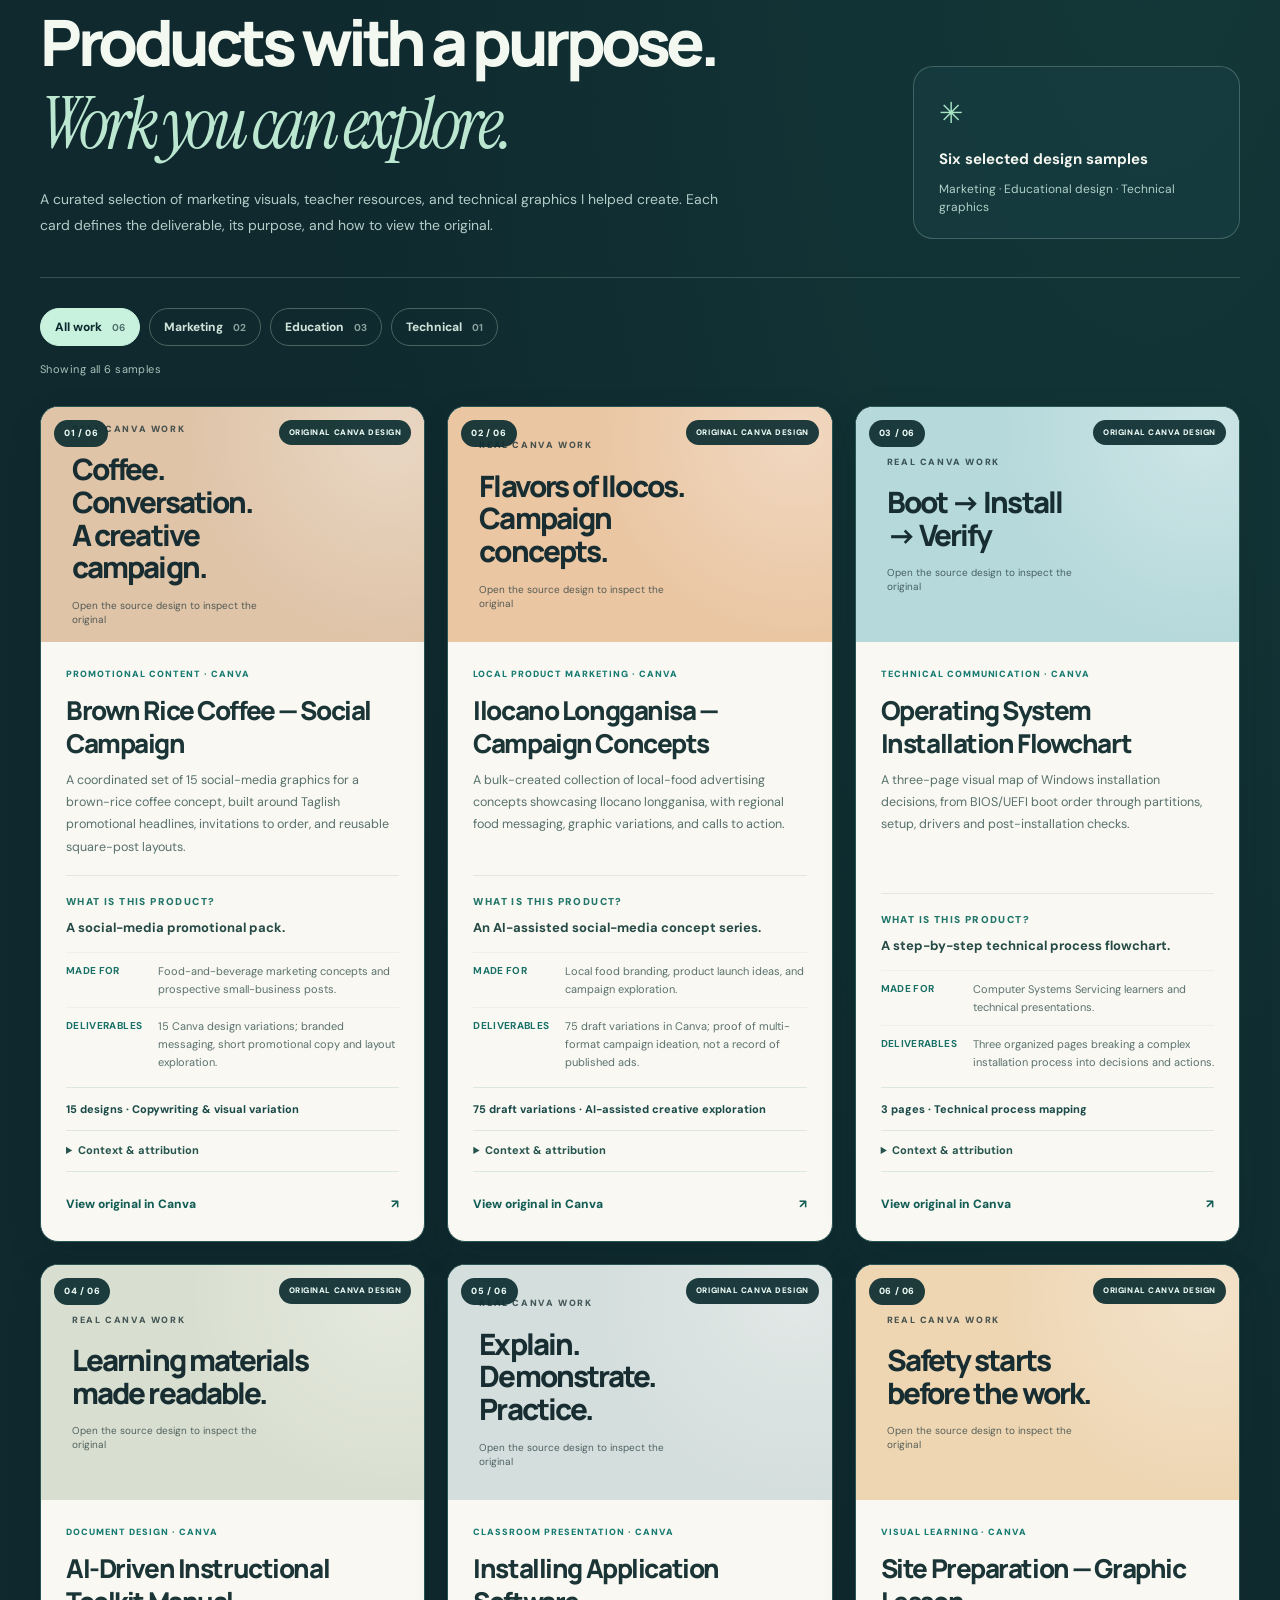
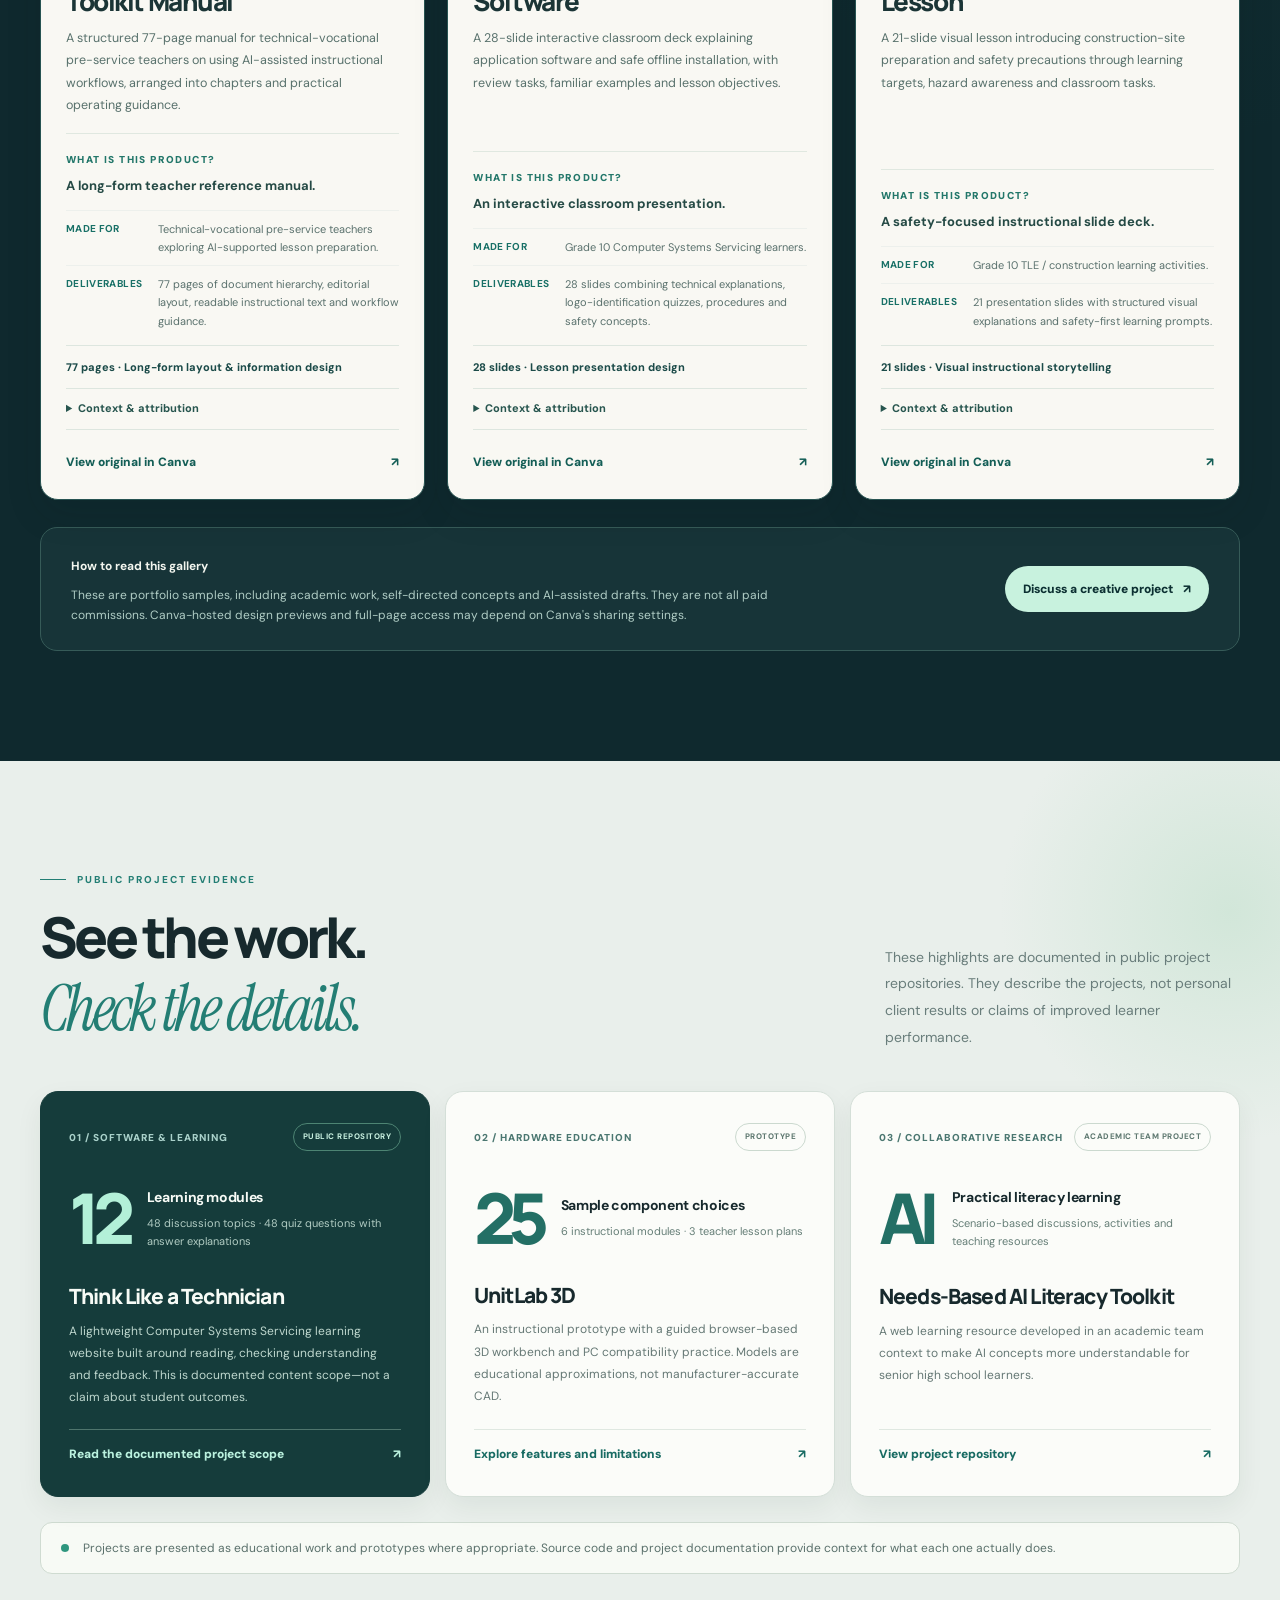
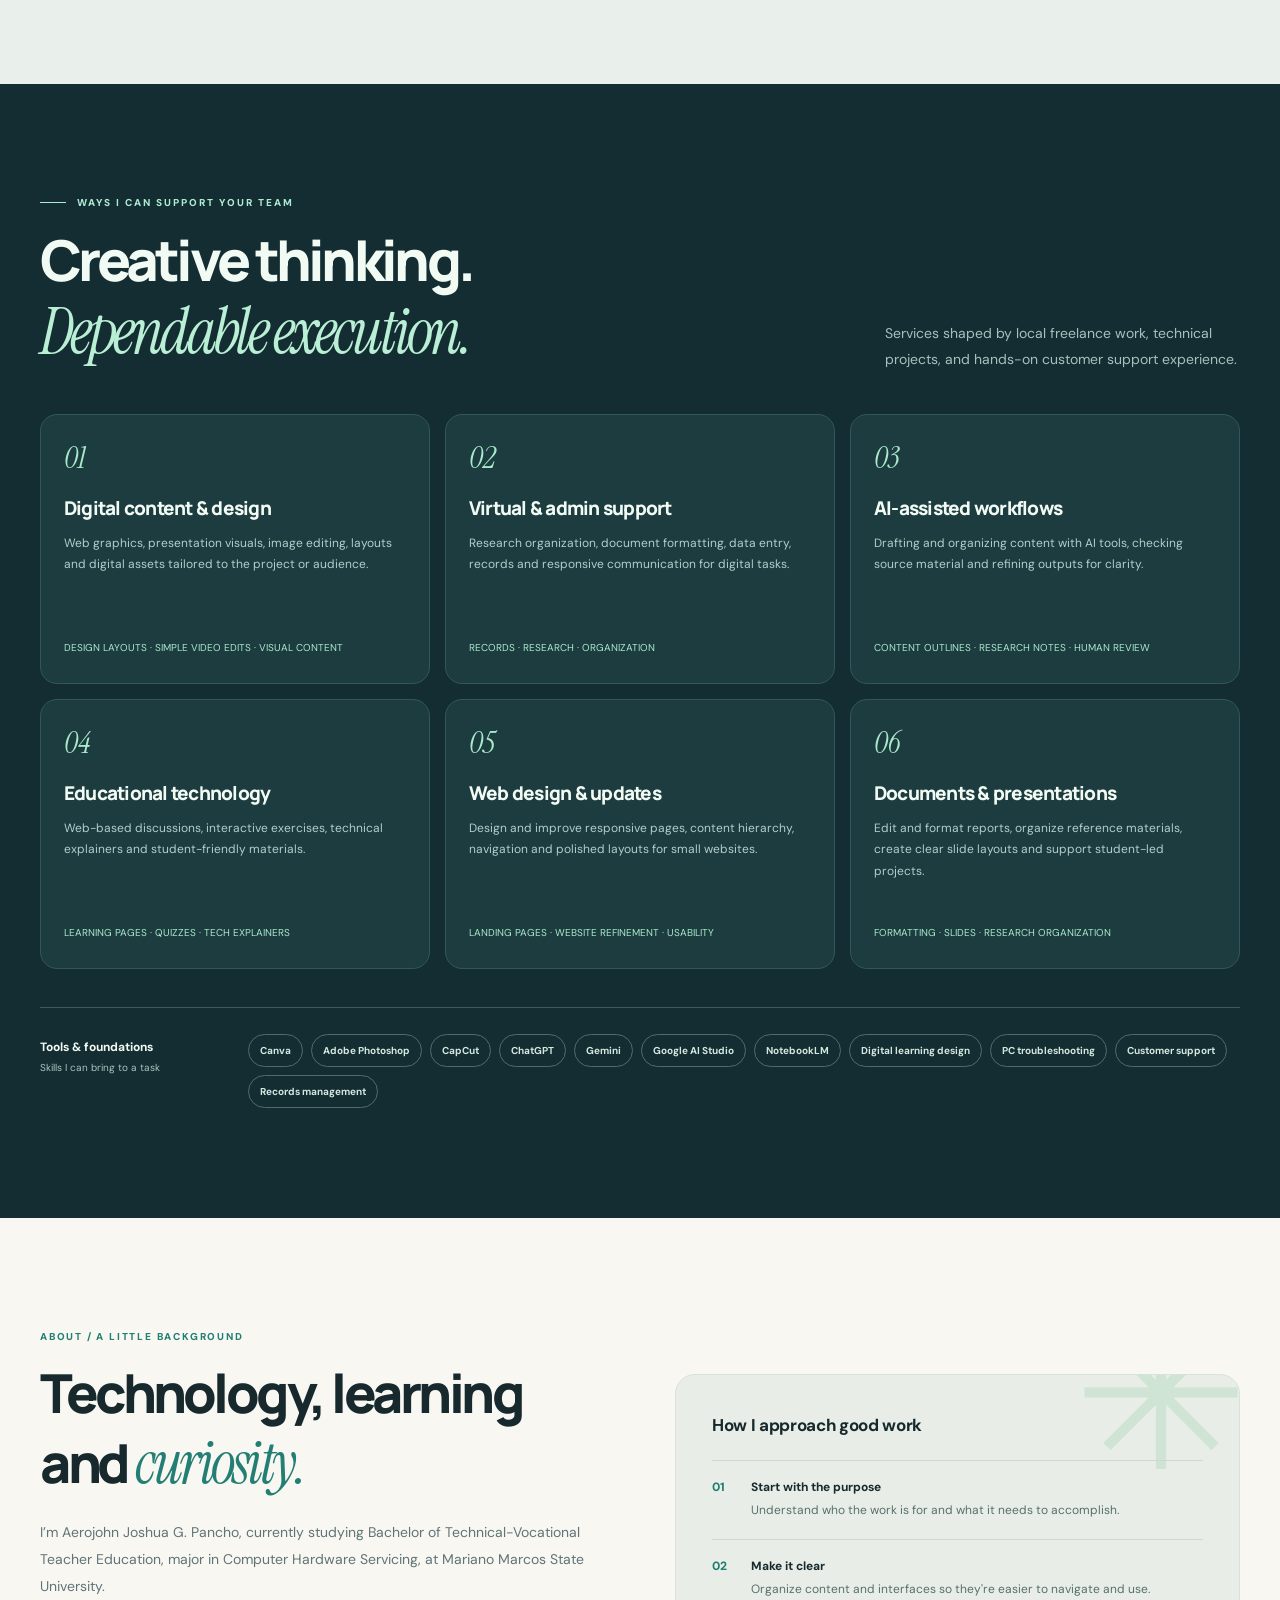
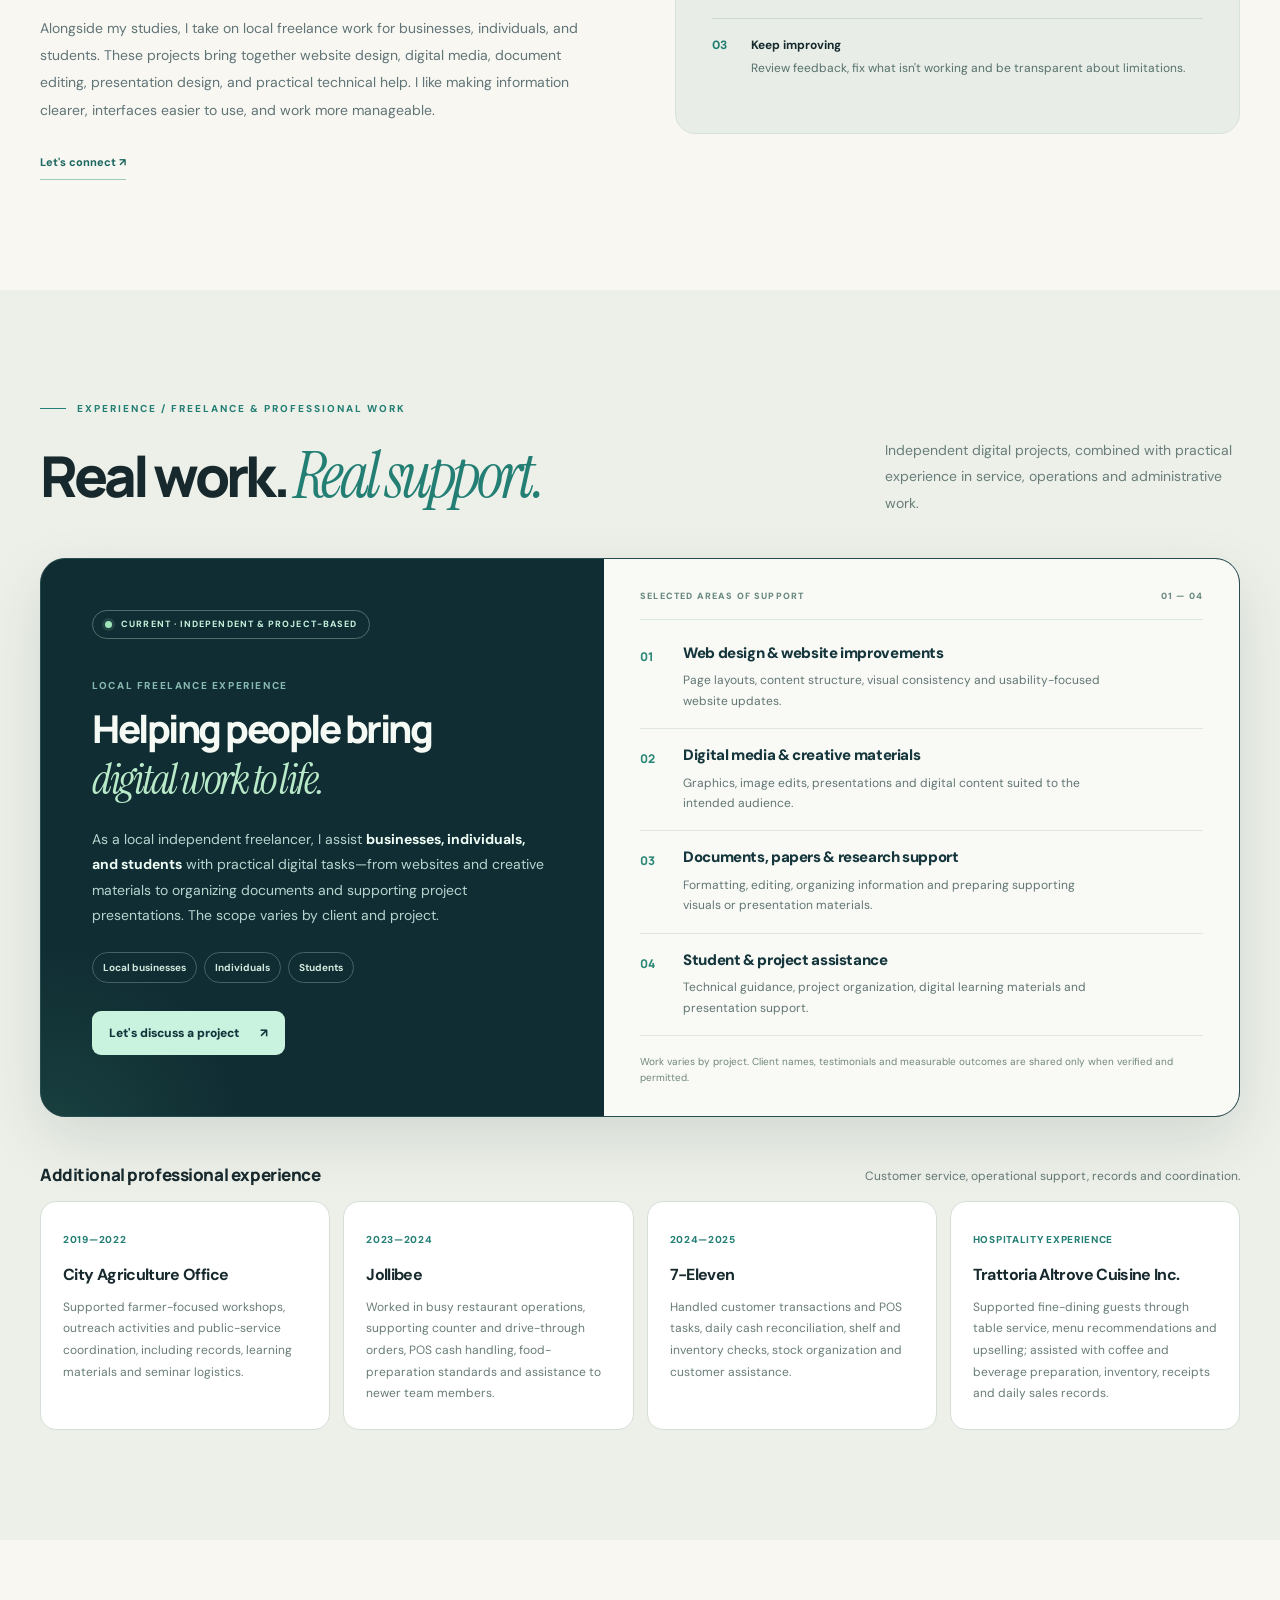
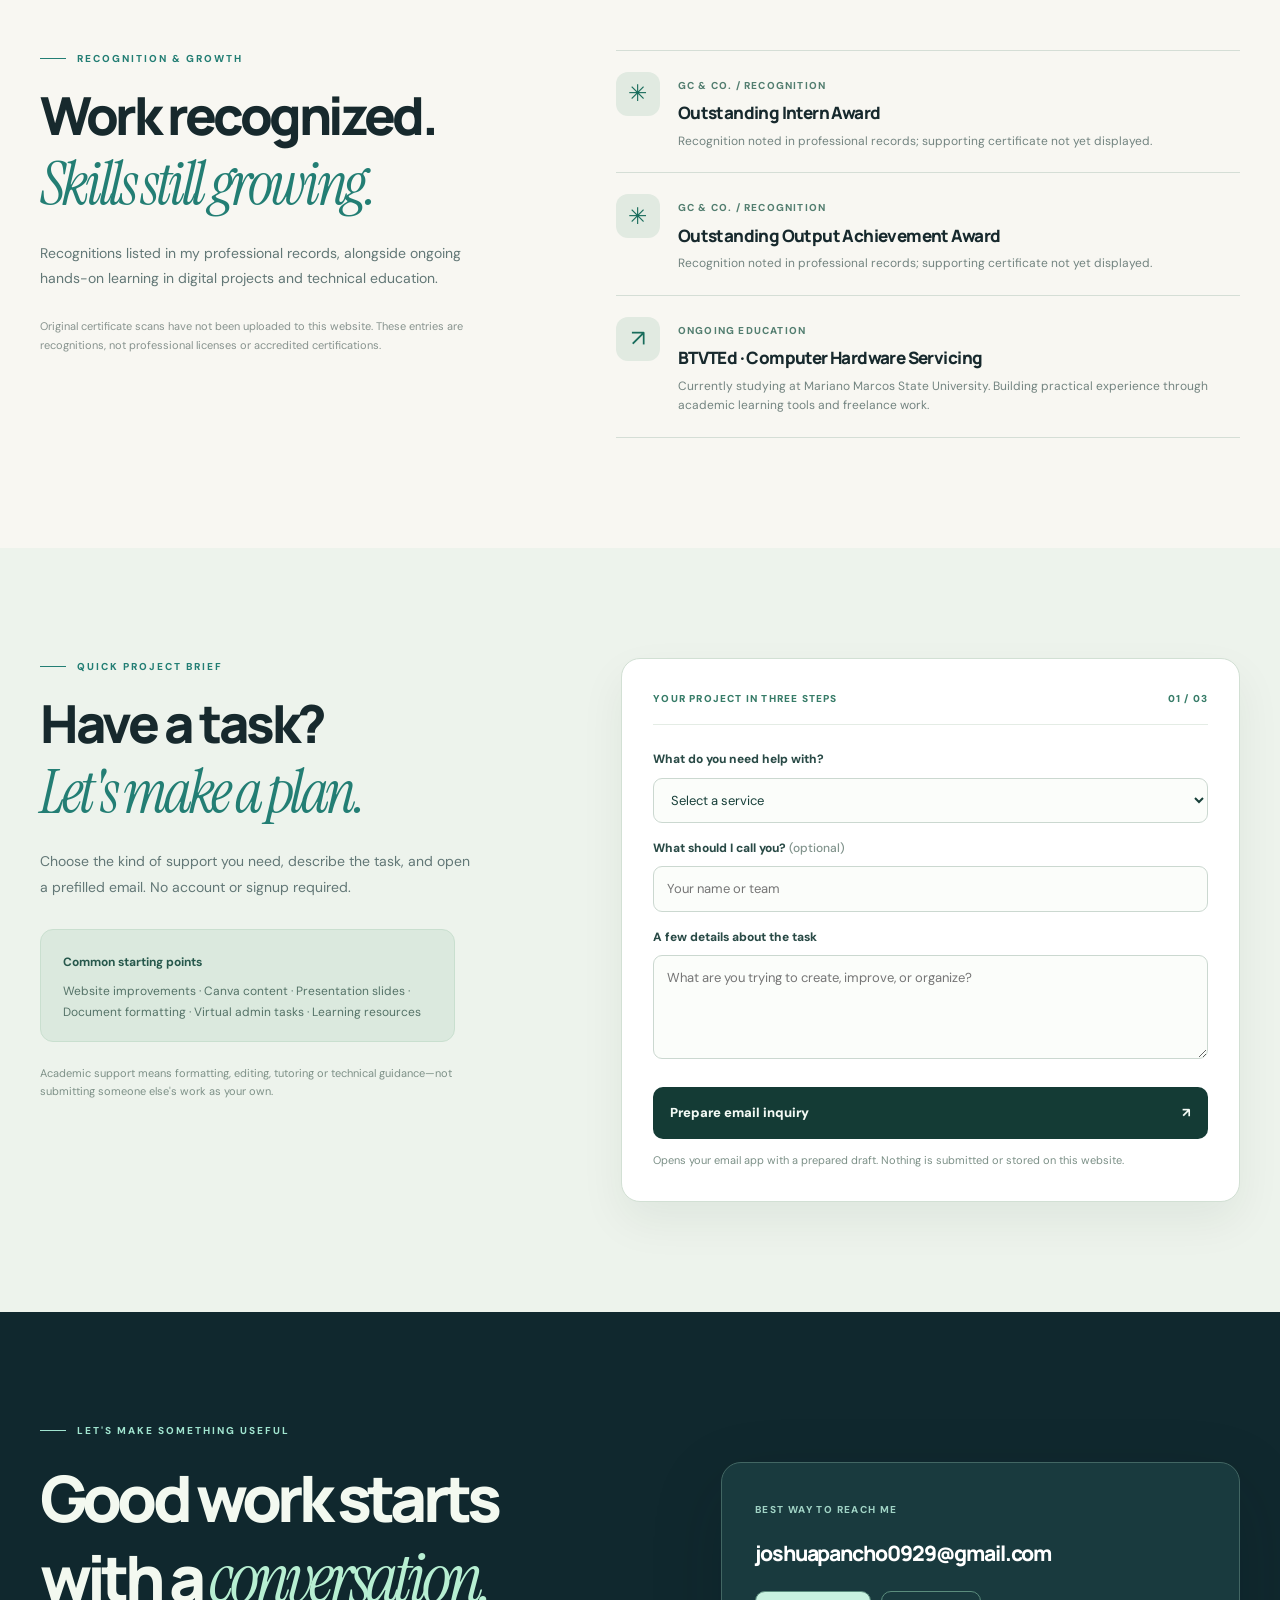
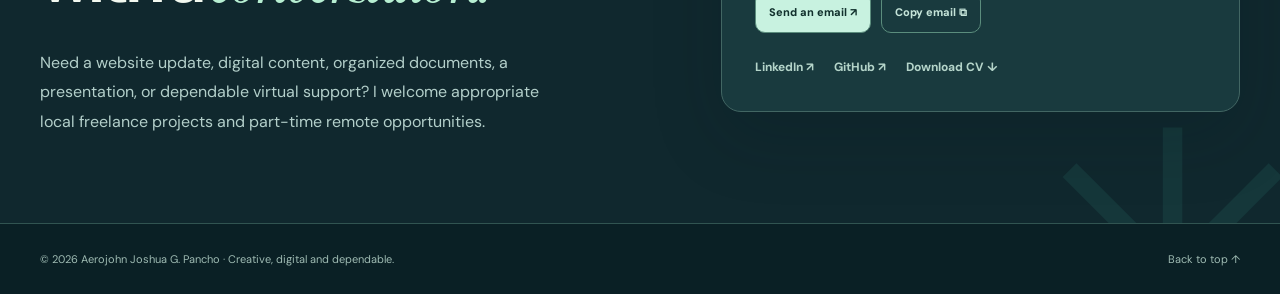
==== commit 70e6a6bb: "Portfolio v7: describe all products, remove defense deck, expand real work experience" ====
--- a/index.html
+++ b/index.html
@@ -160,6 +160,22 @@
 @media(max-width:850px){.sample-grid{grid-template-columns:repeat(2,minmax(0,1fr))}.creative-intro{grid-template-columns:1fr;gap:22px}.creative-side-note{max-width:none}.creative-bottom{flex-direction:column;align-items:stretch}.creative-bottom>a{align-self:flex-start}}
 @media(max-width:760px){.sample-grid{grid-template-columns:1fr 1fr}.sample-cover{height:200px}.sample-copy{padding:19px}.creative-intro h2{font-size:clamp(36px,8vw,55px)}}
 @media(max-width:580px){.sample-grid{grid-template-columns:1fr}.sample-cover{height:260px}.sample-copy{padding:23px}.sample-copy h3{font-size:25px}.creative-filter{font-size:11px;padding:9px 12px}.creative-bottom{padding:22px}.creative-bottom>a{width:100%;white-space:normal}.creative-intro h2{font-size:40px}}
+
+/* V7: product definitions for genuine projects, products and deliverables */
+.product-overview{margin-top:21px;padding:23px;border:1px solid #cbded5;border-radius:14px;background:#f2f7f1;color:#193d3b}
+.product-overview-title,.definition-label{display:block;color:#23776a;font-size:10px;font-weight:900;letter-spacing:.14em;text-transform:uppercase;margin-bottom:9px}
+.product-overview>strong{display:block;font:800 clamp(17px,1.8vw,23px)/1.28 var(--display);letter-spacing:-.03em;margin-bottom:17px}
+.product-overview dl{margin:0;display:grid;gap:13px}
+.product-overview dl>div{border-top:1px solid #d8e6dd;padding-top:12px;display:grid;grid-template-columns:105px 1fr;gap:12px;align-items:start}
+.product-overview dt{font-size:11px;font-weight:900;color:#246c60}
+.product-overview dd{margin:0;font-size:12px;line-height:1.68;color:#4a6561}
+.sample-product-definition{border-top:1px solid #e0e8e0;padding:17px 0 15px;margin-bottom:0}
+.sample-product-definition>strong{display:block;font-size:13px;color:#254a45;line-height:1.4;margin-bottom:15px}
+.definition-line{display:grid;grid-template-columns:82px 1fr;gap:10px;border-top:1px solid #edf0ec;padding-top:9px;margin-top:9px}
+.definition-line b{font-size:10px;color:#187066;text-transform:uppercase;letter-spacing:.035em}
+.definition-line span{font-size:11px;color:#5a716d;line-height:1.65}
+@media(max-width:760px){.product-overview{padding:19px}.product-overview dl>div{grid-template-columns:88px 1fr;gap:9px}}
+@media(max-width:370px){.definition-line{grid-template-columns:70px 1fr}.product-overview dl>div{grid-template-columns:1fr;gap:3px}}
 </style>
 
 <meta property="og:type" content="website">
@@ -188,38 +204,37 @@
 <div class="hero-foot"><span>⌁ &nbsp; <strong>Digital media · VA · AI · EdTech</strong></span><span>⌖ &nbsp; Laoag City, Philippines</span></div>
 </div><div class="portrait-col"><div class="portrait-ring" aria-hidden="true"></div><div class="portrait-frame"><img src="[data-uri]" width="1024" height="1536" alt="Aerojohn Joshua G. Pancho wearing a black blazer and glasses in a formal studio portrait" fetchpriority="high"></div><div class="portrait-label"><i>AP.</i><div><strong>Curious by nature.<br>Practical by design.</strong><small>Creative • Tech • Learning</small></div></div></div>
 </div></div><div class="hero-stats"><div class="container stats-row"><div class="stat"><b>03</b><span>public project<br>repositories</span></div><div class="stat"><b>04</b><span>practical service<br>areas</span></div><div class="stat"><b>01</b><span>independent<br/>freelance practice</span></div></div></div></section>
-<section id="work" class="section work"><div class="container"><div class="section-heading"><div><div class="eyebrow sea">SELECTED PROJECTS</div><h2>Built to <em>be useful.</em></h2></div><p>Explore real learning websites and project repositories. For original Canva designs and marketing samples, see the creative gallery below.</p></div>
+<section id="work" class="section work"><div class="container"><div class="section-heading"><div><div class="eyebrow sea">SELECTED PROJECTS</div><h2>Built to <em>be useful.</em></h2></div><p>Explore real learning websites and project repositories. Explore creative deliverables and original design files in the gallery below.</p></div>
 <div class="projects">
 <article class="project featured"><div class="project-visual visual1"><span class="work-type">Academic team project / AI education</span><div class="screen-demo" aria-label="Stylized illustration of AI literacy lessons, not an actual screenshot"><div class="screen-top"><i class="dot"></i><i class="dot"></i><i class="dot"></i><small>Learning toolkit • visual concept</small></div><div class="screen-body"><div class="screen-side">AI LITERACY<br>TOOLKIT<span>Learning</span><span>Activities</span><span>Resources</span></div><div class="screen-main"><div class="screen-label">EXPLORE • THINK • APPLY</div><div class="screen-title">A smarter way<br>to learn about AI.</div><div class="screen-sub">Real situations · Thoughtful choices · Useful skills</div><div class="mini-tiles"><div class="mini-tile">AI basics<small>Concepts & use</small></div><div class="mini-tile">Decisions<small>Scenarios</small></div></div><div class="mini-bar"></div></div></div></div><span class="art-caption">Concept visual · Not a screenshot</span></div>
-<div class="project-content"><span class="project-count">01 / FEATURED LEARNING EXPERIENCE</span><h3>Needs-Based AI Literacy Toolkit</h3><p>An AI literacy learning website for Senior High School students in Laoag City. Designed around practical discussions, real-life scenarios, quizzes, interactive activities, and learning resources informed by a needs assessment.</p><div class="tags"><span class="tag">Learning content</span><span class="tag">AI literacy</span><span class="tag">Website UI</span></div>
-<details class="case-details"><summary>What this project demonstrates</summary><div><b>The focus:</b> Making AI concepts approachable through organized content and learning activities.<br><b>Context:</b> Academic team project, not a commercial client commission.</div></details>
+<div class="project-content"><span class="project-count">01 / FEATURED LEARNING EXPERIENCE</span><h3>Needs-Based AI Literacy Toolkit</h3><p>A web-based learning toolkit that helps Senior High School students understand AI, judge its answers, verify sources and use it responsibly. Seven learning domains are presented through discussions, real-life scenarios, quizzes and interactive activities.</p><div class="tags"><span class="tag">Learning content</span><span class="tag">AI literacy</span><span class="tag">Website UI</span></div>
+<div class="product-overview"><div class="product-overview-title">WHAT WE BUILT</div><strong>An interactive AI-literacy learning website.</strong><dl><div><dt>Who it helps</dt><dd>Senior High School students and teachers needing accessible AI-learning resources.</dd></div><div><dt>What's inside</dt><dd>Seven AI-literacy domains; scenario-based activities; Decision Lab; quizzes; progress tracker; teacher resources.</dd></div></dl></div><details class="case-details"><summary>Scope, role &amp; limitations</summary><div><b>My contribution:</b> Web development, interface iteration and learning-experience design in an academic team project.<br><b>Scope:</b> A learning resource developed with a research group. The website is not a commercial AI product and does not certify users.</div></details>
 <div class="project-actions"><button class="project-btn" data-preview="ai" type="button">Preview live page ↗</button><a class="project-link" target="_blank" rel="noopener noreferrer" href="https://kittieee0929.github.io/ai-literacy-toolkit-shs/">Open website</a><a class="project-link" target="_blank" rel="noopener noreferrer" href="https://github.com/Kittieee0929/ai-literacy-toolkit-shs">Source code</a></div></div></article>
-<article class="project"><div class="project-visual visual2"><span class="work-type">Prototype / Hardware learning</span><div class="tech-ui" aria-label="Concept illustration of a computer hardware learning dashboard"><div class="tech-top"><i></i><i></i><i></i></div><div class="tech-content"><small>UNITLAB / LEARNING LAB</small><h4>Explore computer hardware.</h4><div class="tech-cards"><div class="tech-card"><strong>01</strong><span>Hardware modules</span></div><div class="tech-card"><strong>02</strong><span>3D workbench concept</span></div><div class="tech-card"><strong>03</strong><span>Check understanding</span></div></div></div></div><span class="art-caption">Concept visual · Not a screenshot</span></div><div class="project-content"><span class="project-count">02 / INTERACTIVE PROTOTYPE</span><h3>UnitLab 3D</h3><p>A computer hardware learning prototype exploring lesson modules, quizzes, and interactive system-unit assembly concepts. Its classroom evaluation remains at proposal stage.</p><div class="tags"><span class="tag">Hardware servicing</span><span class="tag">Prototype</span><span class="tag">UX exploration</span></div><details class="case-details"><summary>What this project demonstrates</summary><div><b>The focus:</b> Simplifying technical instruction through a website prototype.<br><b>Context:</b> Academic team proposal; features are not represented as a finished commercial simulator.</div></details><div class="project-actions"><a class="project-btn" target="_blank" rel="noopener noreferrer" href="https://github.com/Kittieee0929/UnitLab_3D_Website_Prototype">View project source ↗</a></div></div></article>
-<article class="project"><div class="project-visual visual3"><span class="work-type">Learning website / CSS education</span><div class="edu-ui" aria-label="Stylized depiction of a technology lesson with quiz"><div class="edu-top">THINK LIKE A TECHNICIAN &nbsp; / &nbsp; Learning modules</div><div class="edu-main"><small>MODULE 03 / SYSTEM COMPONENTS</small><strong>Think before you troubleshoot.</strong><div class="edu-row">01 &nbsp; Read an applied discussion</div><div class="edu-row">02 &nbsp; Consider a realistic scenario</div><div class="edu-choice">03 &nbsp; Test your understanding →</div></div></div><span class="art-caption">Concept visual · Not a screenshot</span></div><div class="project-content"><span class="project-count">03 / STATIC LEARNING WEBSITE</span><h3>Think Like a Technician</h3><p>A Computer Systems Servicing learning website with 12 modules, short discussions, and 48 multiple-choice questions. Lessons cover diagnostic reasoning, components, safety, networking and maintenance.</p><div class="tags"><span class="tag">Learning modules</span><span class="tag">Quizzes</span><span class="tag">Technical writing</span></div><details class="case-details"><summary>What this project demonstrates</summary><div><b>The focus:</b> Breaking down technical subjects into short learning steps and checks for understanding.<br><b>Context:</b> Educational demonstration site; not a certified learning management system.</div></details><div class="project-actions"><button class="project-btn" data-preview="technician" type="button">Preview live page ↗</button><a class="project-link" href="https://kittieee0929.github.io/think-like-a-technician-demo/" rel="noopener noreferrer" target="_blank">Open website</a><a class="project-link" href="https://github.com/Kittieee0929/think-like-a-technician-demo" rel="noopener noreferrer" target="_blank">Source code</a></div></div></article>
+<article class="project"><div class="project-visual visual2"><span class="work-type">Prototype / Hardware learning</span><div class="tech-ui" aria-label="Concept illustration of a computer hardware learning dashboard"><div class="tech-top"><i></i><i></i><i></i></div><div class="tech-content"><small>UNITLAB / LEARNING LAB</small><h4>Explore computer hardware.</h4><div class="tech-cards"><div class="tech-card"><strong>01</strong><span>Hardware modules</span></div><div class="tech-card"><strong>02</strong><span>3D workbench concept</span></div><div class="tech-card"><strong>03</strong><span>Check understanding</span></div></div></div></div><span class="art-caption">Concept visual · Not a screenshot</span></div><div class="project-content"><span class="project-count">02 / INTERACTIVE PROTOTYPE</span><h3>UnitLab 3D</h3><p>A browser-based computer-hardware learning studio built around guided assembly and disassembly, illustrated 3D components, a practice PC builder and checks for basic component compatibility.</p><div class="tags"><span class="tag">Hardware servicing</span><span class="tag">Prototype</span><span class="tag">UX exploration</span></div><div class="product-overview"><div class="product-overview-title">WHAT WE BUILT</div><strong>A computer assembly and hardware-servicing simulation prototype.</strong><dl><div><dt>Who it helps</dt><dd>Computer Systems Servicing learners practicing system-unit concepts with teacher supervision.</dd></div><div><dt>What's inside</dt><dd>3D workbench; six learning modules; three teacher lesson plans; 25 sample parts; socket, memory, case and power checks.</dd></div></dl></div><details class="case-details"><summary>Scope, role &amp; limitations</summary><div><b>My contribution:</b> Prototype website development and instructional interface design for a team classroom-based action research proposal.<br><b>Scope:</b> 3D hardware is approximate rather than manufacturer-accurate CAD. Sample prices are not live quotes; classroom evaluation is still at proposal stage.</div></details><div class="project-actions"><a class="project-btn" target="_blank" rel="noopener noreferrer" href="https://github.com/Kittieee0929/UnitLab_3D_Website_Prototype">View project source ↗</a></div></div></article>
+<article class="project"><div class="project-visual visual3"><span class="work-type">Learning website / CSS education</span><div class="edu-ui" aria-label="Stylized depiction of a technology lesson with quiz"><div class="edu-top">THINK LIKE A TECHNICIAN &nbsp; / &nbsp; Learning modules</div><div class="edu-main"><small>MODULE 03 / SYSTEM COMPONENTS</small><strong>Think before you troubleshoot.</strong><div class="edu-row">01 &nbsp; Read an applied discussion</div><div class="edu-row">02 &nbsp; Consider a realistic scenario</div><div class="edu-choice">03 &nbsp; Test your understanding →</div></div></div><span class="art-caption">Concept visual · Not a screenshot</span></div><div class="project-content"><span class="project-count">03 / STATIC LEARNING WEBSITE</span><h3>Think Like a Technician</h3><p>A lightweight website for practicing Computer Systems Servicing troubleshooting: select a module, read applied explanations, answer four questions and receive scoring with explanations.</p><div class="tags"><span class="tag">Learning modules</span><span class="tag">Quizzes</span><span class="tag">Technical writing</span></div><div class="product-overview"><div class="product-overview-title">WHAT WE BUILT</div><strong>A self-contained troubleshooting lesson and quiz website.</strong><dl><div><dt>Who it helps</dt><dd>Learners studying computer components, safety, faults, storage, startup, software and networking.</dd></div><div><dt>What's inside</dt><dd>12 modules; 48 discussion topics; 48 multiple-choice questions; immediate scores, feedback and retry.</dd></div></dl></div><details class="case-details"><summary>Scope, role &amp; limitations</summary><div><b>My contribution:</b> Learning content structuring, technical writing, responsive website design and quiz implementation.<br><b>Scope:</b> An educational demonstration site; it has no accounts, saved grades or verified learning-outcome claims.</div></details><div class="project-actions"><button class="project-btn" data-preview="technician" type="button">Preview live page ↗</button><a class="project-link" href="https://kittieee0929.github.io/think-like-a-technician-demo/" rel="noopener noreferrer" target="_blank">Open website</a><a class="project-link" href="https://github.com/Kittieee0929/think-like-a-technician-demo" rel="noopener noreferrer" target="_blank">Source code</a></div></div></article>
 </div></div></section>
 
 <!-- V6 | Real, selected Canva work. Preview images are provided by Canva, with styled fallback. -->
 <section class="section creative-work" id="creative" aria-labelledby="creative-title">
 <div class="container">
-  <div class="creative-intro"><div><div class="eyebrow light">SELECTED CREATIVE WORK · ORIGINAL CANVA FILES</div><h2 id="creative-title">Not just what I can do.<br><em>What I've worked on.</em></h2><p>Real design files from my Canva library, spanning marketing concepts, visual communication and teaching resources. Each sample includes a source link and an honest description of its context.</p></div>
-  <div class="creative-side-note"><span class="creative-side-icon" aria-hidden="true">✳</span><strong>Seven selected samples</strong><span>Marketing · Education · Technical diagrams · Research</span></div>
+  <div class="creative-intro"><div><div class="eyebrow light">REAL PRODUCTS & DESIGN FILES · CANVA</div><h2 id="creative-title">Products with a purpose.<br><em>Work you can explore.</em></h2><p>A curated selection of marketing visuals, teacher resources, and technical graphics I helped create. Each card defines the deliverable, its purpose, and how to view the original.</p></div>
+  <div class="creative-side-note"><span class="creative-side-icon" aria-hidden="true">✳</span><strong>Six selected design samples</strong><span>Marketing · Educational design · Technical graphics</span></div>
   </div>
   <div class="creative-filters" role="group" aria-label="Filter creative work">
-     <button class="creative-filter active" data-filter="all" aria-pressed="true" type="button">All work <span>07</span></button>
+     <button class="creative-filter active" data-filter="all" aria-pressed="true" type="button">All work <span>06</span></button>
      <button class="creative-filter" data-filter="marketing" aria-pressed="false" type="button">Marketing <span>02</span></button>
      <button class="creative-filter" data-filter="education" aria-pressed="false" type="button">Education <span>03</span></button>
      <button class="creative-filter" data-filter="technical" aria-pressed="false" type="button">Technical <span>01</span></button>
-     <button class="creative-filter" data-filter="research" aria-pressed="false" type="button">Research <span>01</span></button>
-  </div>
-  <p class="creative-status" id="creativeStatus" role="status" aria-live="polite">Showing all 7 samples</p>
+  </div>
+  <p class="creative-status" id="creativeStatus" role="status" aria-live="polite">Showing all 6 samples</p>
   <div class="sample-grid">
 <article class="sample-card" data-category="marketing" aria-labelledby="sample-coffee">
   <div class="sample-cover sample-cover-coffee">
    <div class="sample-cover-back" aria-hidden="true"><span>REAL CANVA WORK</span><strong>Coffee. Conversation.<br>A creative campaign.</strong><small>Open the source design to inspect the original</small></div>
    <img class="canva-preview" src="https://design.canva.ai/GfoC4i37UQJHrM-" loading="lazy" decoding="async" referrerpolicy="no-referrer" alt="Canva thumbnail for Brown Rice Coffee — Social Campaign" onerror="this.remove()">
-   <span class="sample-number">01 / 07</span><span class="sample-view-tag">ORIGINAL CANVA DESIGN</span>
-  </div>
-  <div class="sample-copy"><div class="sample-meta">PROMOTIONAL CONTENT · CANVA</div><h3 id="sample-coffee">Brown Rice Coffee — Social Campaign</h3><p>A 15-design series exploring short-form coffee promotions, warm Taglish copy and repeatable formats for social media.</p><div class="sample-facts">15 designs · Copywriting &amp; visual variation</div>
+   <span class="sample-number">01 / 06</span><span class="sample-view-tag">ORIGINAL CANVA DESIGN</span>
+  </div>
+  <div class="sample-copy"><div class="sample-meta">PROMOTIONAL CONTENT · CANVA</div><h3 id="sample-coffee">Brown Rice Coffee — Social Campaign</h3><p>A coordinated set of 15 social-media graphics for a brown-rice coffee concept, built around Taglish promotional headlines, invitations to order, and reusable square-post layouts.</p><div class="sample-product-definition"><span class="definition-label">WHAT IS THIS PRODUCT?</span><strong>A social-media promotional pack.</strong><div class="definition-line"><b>Made for</b><span>Food-and-beverage marketing concepts and prospective small-business posts.</span></div><div class="definition-line"><b>Deliverables</b><span>15 Canva design variations; branded messaging, short promotional copy and layout exploration.</span></div></div><div class="sample-facts">15 designs · Copywriting &amp; visual variation</div>
   <details class="sample-details"><summary>Context &amp; attribution</summary><p>Marketing concept / Canva-based design samples, not a verified paid-client campaign.</p></details>
   <a class="sample-link" href="https://www.canva.com/d/ohUp_og8WUQZJ1G" rel="noopener noreferrer" target="_blank" aria-label="View Brown Rice Coffee — Social Campaign in Canva">View original in Canva <span aria-hidden="true">↗</span></a>
   </div></article>
@@ -227,9 +242,9 @@
   <div class="sample-cover sample-cover-longganisa">
    <div class="sample-cover-back" aria-hidden="true"><span>REAL CANVA WORK</span><strong>Flavors of Ilocos.<br>Campaign concepts.</strong><small>Open the source design to inspect the original</small></div>
    <img class="canva-preview" src="https://design.canva.ai/ZQRorAcBPAPbLQQ" loading="lazy" decoding="async" referrerpolicy="no-referrer" alt="Canva thumbnail for Ilocano Longganisa — Campaign Concepts" onerror="this.remove()">
-   <span class="sample-number">02 / 07</span><span class="sample-view-tag">ORIGINAL CANVA DESIGN</span>
-  </div>
-  <div class="sample-copy"><div class="sample-meta">LOCAL PRODUCT MARKETING · CANVA</div><h3 id="sample-longganisa">Ilocano Longganisa — Campaign Concepts</h3><p>Bulk-created promotional variations for a local food concept, combining product messaging, calls to action and regional identity.</p><div class="sample-facts">75 draft variations · AI-assisted creative exploration</div>
+   <span class="sample-number">02 / 06</span><span class="sample-view-tag">ORIGINAL CANVA DESIGN</span>
+  </div>
+  <div class="sample-copy"><div class="sample-meta">LOCAL PRODUCT MARKETING · CANVA</div><h3 id="sample-longganisa">Ilocano Longganisa — Campaign Concepts</h3><p>A bulk-created collection of local-food advertising concepts showcasing Ilocano longganisa, with regional food messaging, graphic variations, and calls to action.</p><div class="sample-product-definition"><span class="definition-label">WHAT IS THIS PRODUCT?</span><strong>An AI-assisted social-media concept series.</strong><div class="definition-line"><b>Made for</b><span>Local food branding, product launch ideas, and campaign exploration.</span></div><div class="definition-line"><b>Deliverables</b><span>75 draft variations in Canva; proof of multi-format campaign ideation, not a record of published ads.</span></div></div><div class="sample-facts">75 draft variations · AI-assisted creative exploration</div>
   <details class="sample-details"><summary>Context &amp; attribution</summary><p>Concept designs with AI-assisted ideation; not presented as a verified client commission.</p></details>
   <a class="sample-link" href="https://www.canva.com/d/9BI8eyWRfWmFexa" rel="noopener noreferrer" target="_blank" aria-label="View Ilocano Longganisa — Campaign Concepts in Canva">View original in Canva <span aria-hidden="true">↗</span></a>
   </div></article>
@@ -237,9 +252,9 @@
   <div class="sample-cover sample-cover-flow">
    <div class="sample-cover-back" aria-hidden="true"><span>REAL CANVA WORK</span><strong>Boot → Install<br>→ Verify</strong><small>Open the source design to inspect the original</small></div>
    <img class="canva-preview" src="https://design.canva.ai/CGI1iRX-ZPMX5tb" loading="lazy" decoding="async" referrerpolicy="no-referrer" alt="Canva thumbnail for Operating System Installation Flowchart" onerror="this.remove()">
-   <span class="sample-number">03 / 07</span><span class="sample-view-tag">ORIGINAL CANVA DESIGN</span>
-  </div>
-  <div class="sample-copy"><div class="sample-meta">TECHNICAL COMMUNICATION · CANVA</div><h3 id="sample-os">Operating System Installation Flowchart</h3><p>A three-page process visualization covering boot setup, installation decisions, disk configuration and system verification.</p><div class="sample-facts">3 pages · Technical process mapping</div>
+   <span class="sample-number">03 / 06</span><span class="sample-view-tag">ORIGINAL CANVA DESIGN</span>
+  </div>
+  <div class="sample-copy"><div class="sample-meta">TECHNICAL COMMUNICATION · CANVA</div><h3 id="sample-os">Operating System Installation Flowchart</h3><p>A three-page visual map of Windows installation decisions, from BIOS/UEFI boot order through partitions, setup, drivers and post-installation checks.</p><div class="sample-product-definition"><span class="definition-label">WHAT IS THIS PRODUCT?</span><strong>A step-by-step technical process flowchart.</strong><div class="definition-line"><b>Made for</b><span>Computer Systems Servicing learners and technical presentations.</span></div><div class="definition-line"><b>Deliverables</b><span>Three organized pages breaking a complex installation process into decisions and actions.</span></div></div><div class="sample-facts">3 pages · Technical process mapping</div>
   <details class="sample-details"><summary>Context &amp; attribution</summary><p>Academic visual communication sample bearing my name. Steps require instructor guidance; not a substitute for device-specific instructions.</p></details>
   <a class="sample-link" href="https://www.canva.com/d/1zvoDEY0RjhwGf7" rel="noopener noreferrer" target="_blank" aria-label="View Operating System Installation Flowchart in Canva">View original in Canva <span aria-hidden="true">↗</span></a>
   </div></article>
@@ -247,9 +262,9 @@
   <div class="sample-cover sample-cover-manual">
    <div class="sample-cover-back" aria-hidden="true"><span>REAL CANVA WORK</span><strong>Learning materials<br>made readable.</strong><small>Open the source design to inspect the original</small></div>
    <img class="canva-preview" src="https://design.canva.ai/xFaysOK7CqpPk28" loading="lazy" decoding="async" referrerpolicy="no-referrer" alt="Canva thumbnail for AI-Driven Instructional Toolkit Manual" onerror="this.remove()">
-   <span class="sample-number">04 / 07</span><span class="sample-view-tag">ORIGINAL CANVA DESIGN</span>
-  </div>
-  <div class="sample-copy"><div class="sample-meta">DOCUMENT DESIGN · CANVA</div><h3 id="sample-manual">AI-Driven Instructional Toolkit Manual</h3><p>A 77-page instructional manual organized around structured guidance and educational workflows for technical-vocational pre-service teachers.</p><div class="sample-facts">77 pages · Long-form layout &amp; information design</div>
+   <span class="sample-number">04 / 06</span><span class="sample-view-tag">ORIGINAL CANVA DESIGN</span>
+  </div>
+  <div class="sample-copy"><div class="sample-meta">DOCUMENT DESIGN · CANVA</div><h3 id="sample-manual">AI-Driven Instructional Toolkit Manual</h3><p>A structured 77-page manual for technical-vocational pre-service teachers on using AI-assisted instructional workflows, arranged into chapters and practical operating guidance.</p><div class="sample-product-definition"><span class="definition-label">WHAT IS THIS PRODUCT?</span><strong>A long-form teacher reference manual.</strong><div class="definition-line"><b>Made for</b><span>Technical-vocational pre-service teachers exploring AI-supported lesson preparation.</span></div><div class="definition-line"><b>Deliverables</b><span>77 pages of document hierarchy, editorial layout, readable instructional text and workflow guidance.</span></div></div><div class="sample-facts">77 pages · Long-form layout &amp; information design</div>
   <details class="sample-details"><summary>Context &amp; attribution</summary><p>Canva manual design and educational resource; distinct from the needs-based SHS AI Literacy research toolkit.</p></details>
   <a class="sample-link" href="https://www.canva.com/d/Ympof1U4RikWe9N" rel="noopener noreferrer" target="_blank" aria-label="View AI-Driven Instructional Toolkit Manual in Canva">View original in Canva <span aria-hidden="true">↗</span></a>
   </div></article>
@@ -257,9 +272,9 @@
   <div class="sample-cover sample-cover-software">
    <div class="sample-cover-back" aria-hidden="true"><span>REAL CANVA WORK</span><strong>Explain.<br>Demonstrate.<br>Practice.</strong><small>Open the source design to inspect the original</small></div>
    <img class="canva-preview" src="https://design.canva.ai/vM7R4t7p_U3_pRi" loading="lazy" decoding="async" referrerpolicy="no-referrer" alt="Canva thumbnail for Installing Application Software" onerror="this.remove()">
-   <span class="sample-number">05 / 07</span><span class="sample-view-tag">ORIGINAL CANVA DESIGN</span>
-  </div>
-  <div class="sample-copy"><div class="sample-meta">CLASSROOM PRESENTATION · CANVA</div><h3 id="sample-software">Installing Application Software</h3><p>A 28-slide teaching deck introducing application software, safe offline installation and classroom review questions.</p><div class="sample-facts">28 slides · Lesson presentation design</div>
+   <span class="sample-number">05 / 06</span><span class="sample-view-tag">ORIGINAL CANVA DESIGN</span>
+  </div>
+  <div class="sample-copy"><div class="sample-meta">CLASSROOM PRESENTATION · CANVA</div><h3 id="sample-software">Installing Application Software</h3><p>A 28-slide interactive classroom deck explaining application software and safe offline installation, with review tasks, familiar examples and lesson objectives.</p><div class="sample-product-definition"><span class="definition-label">WHAT IS THIS PRODUCT?</span><strong>An interactive classroom presentation.</strong><div class="definition-line"><b>Made for</b><span>Grade 10 Computer Systems Servicing learners.</span></div><div class="definition-line"><b>Deliverables</b><span>28 slides combining technical explanations, logo-identification quizzes, procedures and safety concepts.</span></div></div><div class="sample-facts">28 slides · Lesson presentation design</div>
   <details class="sample-details"><summary>Context &amp; attribution</summary><p>Teaching material credited “Sir Aero”; reflects lesson-design work, not a commercial training product.</p></details>
   <a class="sample-link" href="https://www.canva.com/d/kC1JNTkeDSEbley" rel="noopener noreferrer" target="_blank" aria-label="View Installing Application Software in Canva">View original in Canva <span aria-hidden="true">↗</span></a>
   </div></article>
@@ -267,23 +282,13 @@
   <div class="sample-cover sample-cover-site">
    <div class="sample-cover-back" aria-hidden="true"><span>REAL CANVA WORK</span><strong>Safety starts<br>before the work.</strong><small>Open the source design to inspect the original</small></div>
    <img class="canva-preview" src="https://design.canva.ai/ldB6mpEV0X1SphH" loading="lazy" decoding="async" referrerpolicy="no-referrer" alt="Canva thumbnail for Site Preparation — Graphic Lesson" onerror="this.remove()">
-   <span class="sample-number">06 / 07</span><span class="sample-view-tag">ORIGINAL CANVA DESIGN</span>
-  </div>
-  <div class="sample-copy"><div class="sample-meta">VISUAL LEARNING · CANVA</div><h3 id="sample-site">Site Preparation — Graphic Lesson</h3><p>A 21-slide visual lesson on construction-site preparation, hazard awareness and step-by-step classroom learning targets.</p><div class="sample-facts">21 slides · Visual instructional storytelling</div>
+   <span class="sample-number">06 / 06</span><span class="sample-view-tag">ORIGINAL CANVA DESIGN</span>
+  </div>
+  <div class="sample-copy"><div class="sample-meta">VISUAL LEARNING · CANVA</div><h3 id="sample-site">Site Preparation — Graphic Lesson</h3><p>A 21-slide visual lesson introducing construction-site preparation and safety precautions through learning targets, hazard awareness and classroom tasks.</p><div class="sample-product-definition"><span class="definition-label">WHAT IS THIS PRODUCT?</span><strong>A safety-focused instructional slide deck.</strong><div class="definition-line"><b>Made for</b><span>Grade 10 TLE / construction learning activities.</span></div><div class="definition-line"><b>Deliverables</b><span>21 presentation slides with structured visual explanations and safety-first learning prompts.</span></div></div><div class="sample-facts">21 slides · Visual instructional storytelling</div>
   <details class="sample-details"><summary>Context &amp; attribution</summary><p>Instructional presentation example; any classroom adoption would require appropriate technical and curriculum review.</p></details>
   <a class="sample-link" href="https://www.canva.com/d/cQqbQHonTjtWzKY" rel="noopener noreferrer" target="_blank" aria-label="View Site Preparation — Graphic Lesson in Canva">View original in Canva <span aria-hidden="true">↗</span></a>
   </div></article>
-<article class="sample-card" data-category="research" aria-labelledby="sample-defense">
-  <div class="sample-cover sample-cover-research">
-   <div class="sample-cover-back" aria-hidden="true"><span>REAL CANVA WORK</span><strong>Research<br>made clear.</strong><small>Open the source design to inspect the original</small></div>
-   <img class="canva-preview" src="https://design.canva.ai/n9b3CDTAWYU96pm" loading="lazy" decoding="async" referrerpolicy="no-referrer" alt="Canva thumbnail for AI Literacy — Final Defense Presentation" onerror="this.remove()">
-   <span class="sample-number">07 / 07</span><span class="sample-view-tag">ORIGINAL CANVA DESIGN</span>
-  </div>
-  <div class="sample-copy"><div class="sample-meta">COLLABORATIVE RESEARCH · CANVA</div><h3 id="sample-defense">AI Literacy — Final Defense Presentation</h3><p>A 20-slide research presentation explaining the study purpose, learning domains, process and findings through structured visual communication.</p><div class="sample-facts">20 slides · Collaborative academic presentation</div>
-  <details class="sample-details"><summary>Context &amp; attribution</summary><p>Academic group work with Gleiszha V. Rumbaoa, Elaija Faye Sonajo and Maireen S. Gregorio; not a solo commercial project.</p></details>
-  <a class="sample-link" href="https://www.canva.com/d/9_JED2amR0aAU92" rel="noopener noreferrer" target="_blank" aria-label="View AI Literacy — Final Defense Presentation in Canva">View original in Canva <span aria-hidden="true">↗</span></a>
-  </div></article>
-  </div>
+</div>
   <div class="creative-bottom"><div><strong>How to read this gallery</strong><p>These are portfolio samples, including academic work, self-directed concepts and AI-assisted drafts. They are not all paid commissions. Canva-hosted design previews and full-page access may depend on Canva's sharing settings.</p></div><a href="mailto:joshuapancho0929@gmail.com?subject=Creative%20Project%20Inquiry">Discuss a creative project <span aria-hidden="true">↗</span></a></div>
 </div>
 </section>
@@ -338,7 +343,7 @@
   </div>
 </article>
 <div class="history-intro"><h3>Additional professional experience</h3><p>Customer service, operational support, records and coordination.</p></div>
-<div class="timeline"><article class="history"><small>2019—2022</small><h3>City Agriculture Office</h3><p>Seminar logistics, outreach coordination, educational material preparation and community support.</p></article><article class="history"><small>2023—2024</small><h3>Jollibee</h3><p>High-volume customer service, point-of-sale tasks, operational standards and support for new staff.</p></article><article class="history"><small>2024—2025</small><h3>7-Eleven</h3><p>Cash handling, transaction records, inventory checks, retail organization and customer assistance.</p></article><article class="history"><small>HOSPITALITY EXPERIENCE</small><h3>Trattoria Altrove Cuisine Inc.</h3><p>Guest service, beverage preparation, stock coordination and daily administrative records.</p></article></div></div></section>
+<div class="timeline"><article class="history"><small>2019—2022</small><h3>City Agriculture Office</h3><p>Supported farmer-focused workshops, outreach activities and public-service coordination, including records, learning materials and seminar logistics.</p></article><article class="history"><small>2023—2024</small><h3>Jollibee</h3><p>Worked in busy restaurant operations, supporting counter and drive-through orders, POS cash handling, food-preparation standards and assistance to newer team members.</p></article><article class="history"><small>2024—2025</small><h3>7-Eleven</h3><p>Handled customer transactions and POS tasks, daily cash reconciliation, shelf and inventory checks, stock organization and customer assistance.</p></article><article class="history"><small>HOSPITALITY EXPERIENCE</small><h3>Trattoria Altrove Cuisine Inc.</h3><p>Supported fine-dining guests through table service, menu recommendations and upselling; assisted with coffee and beverage preparation, inventory, receipts and daily sales records.</p></article></div></div></section>
 
 <section class="section distinction" id="recognition" aria-labelledby="recognition-title">
  <div class="container distinction-grid">
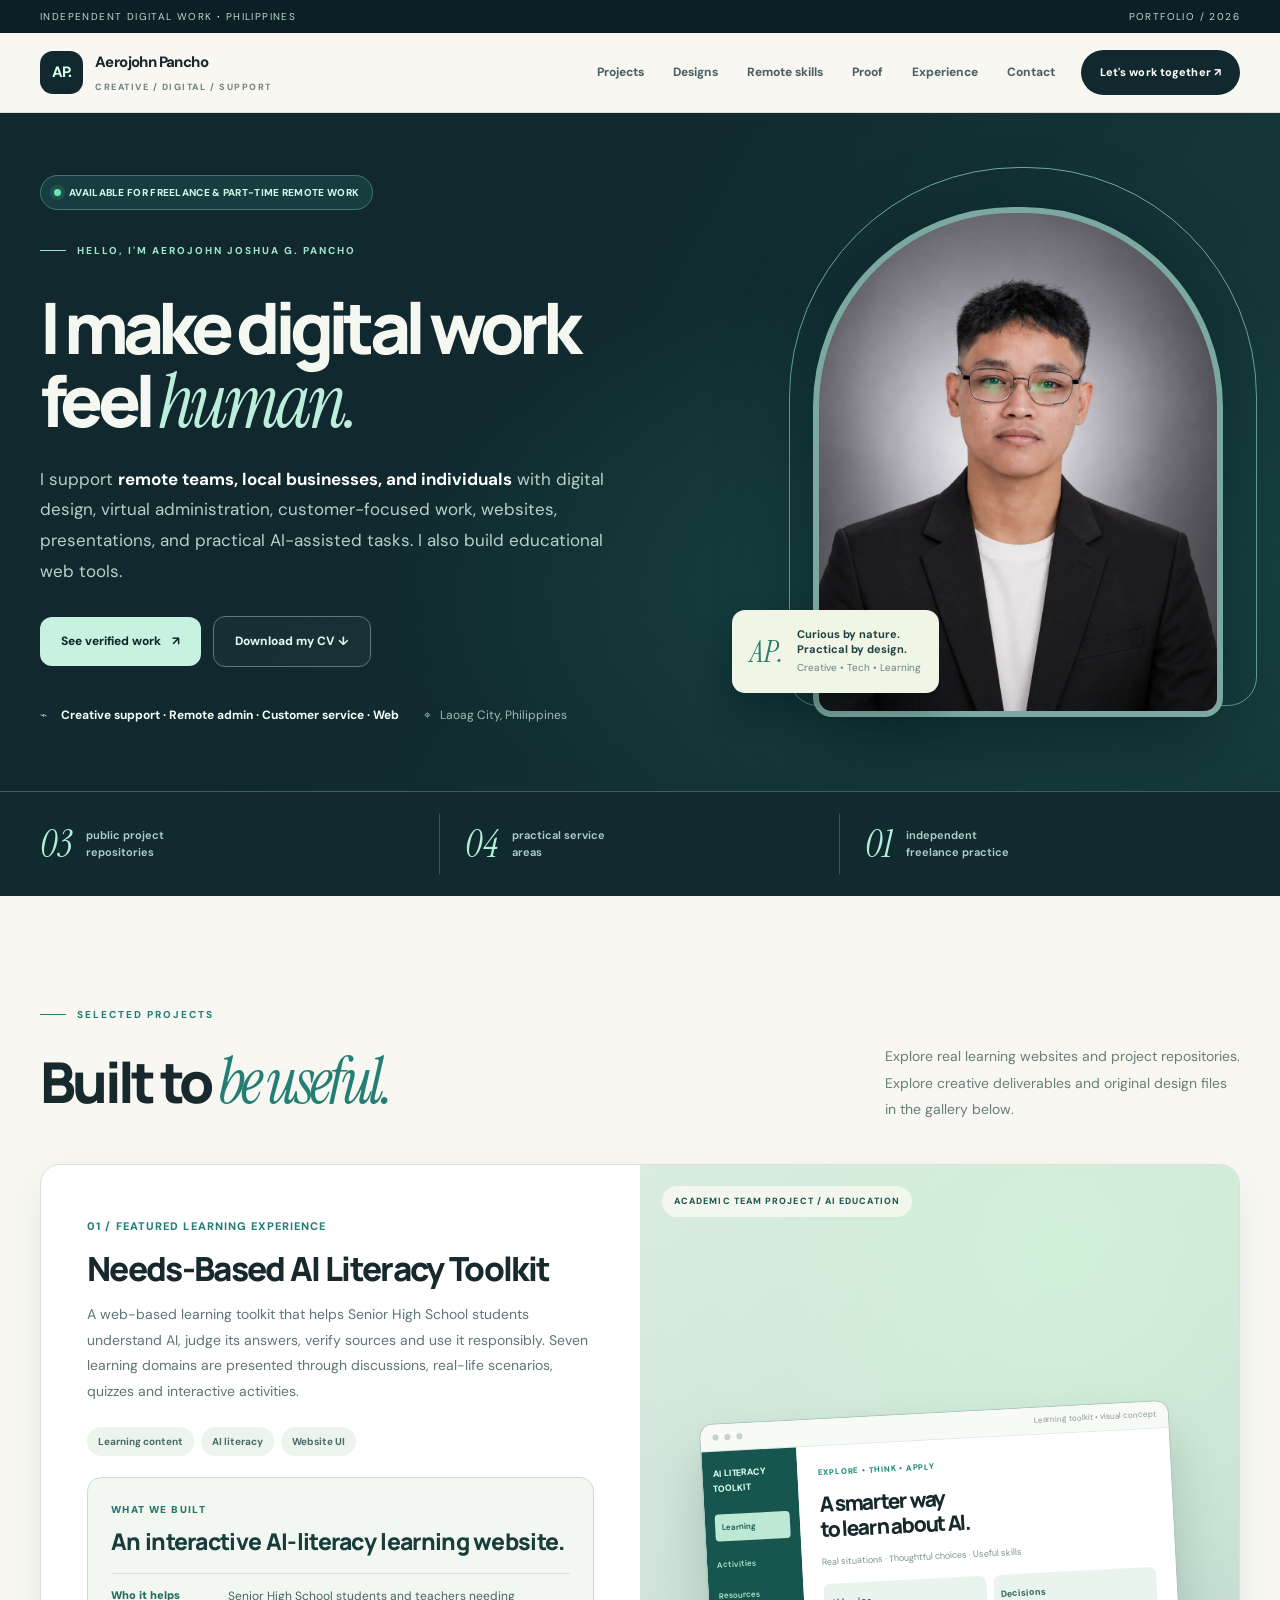
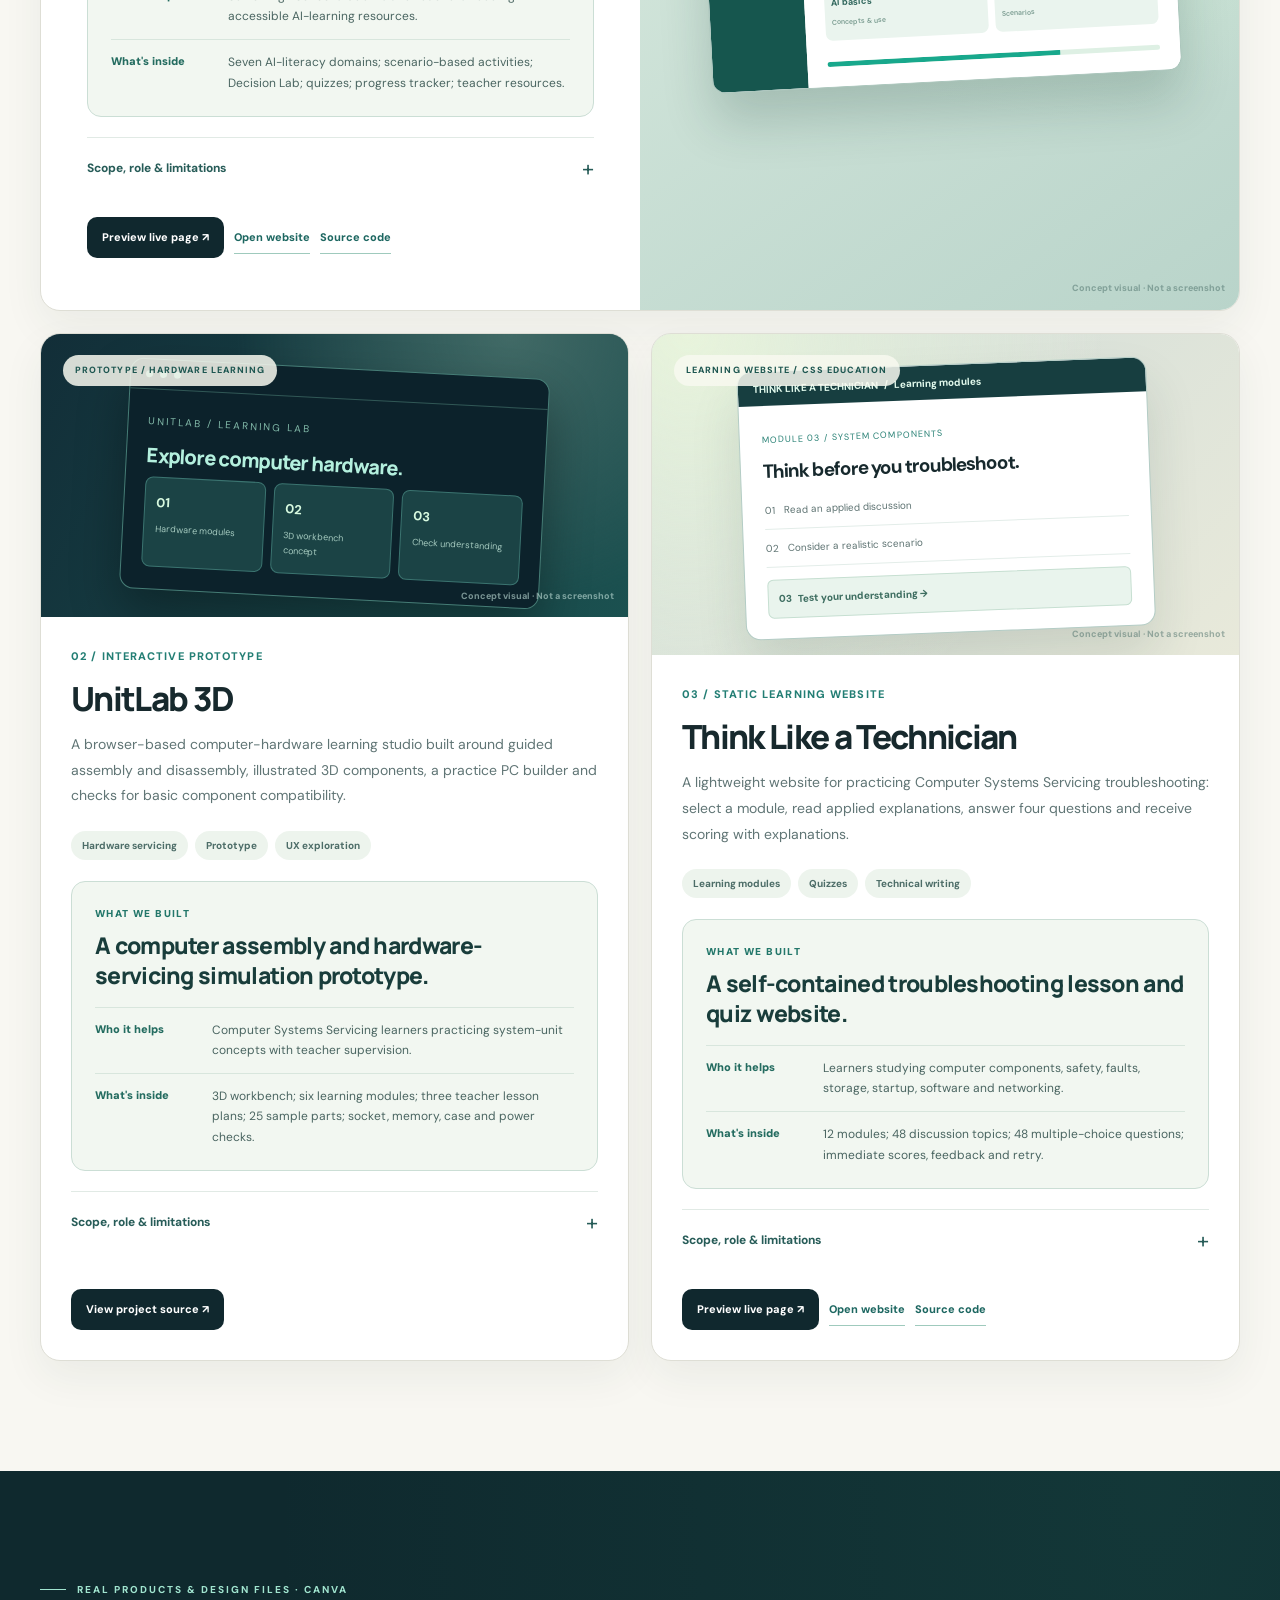
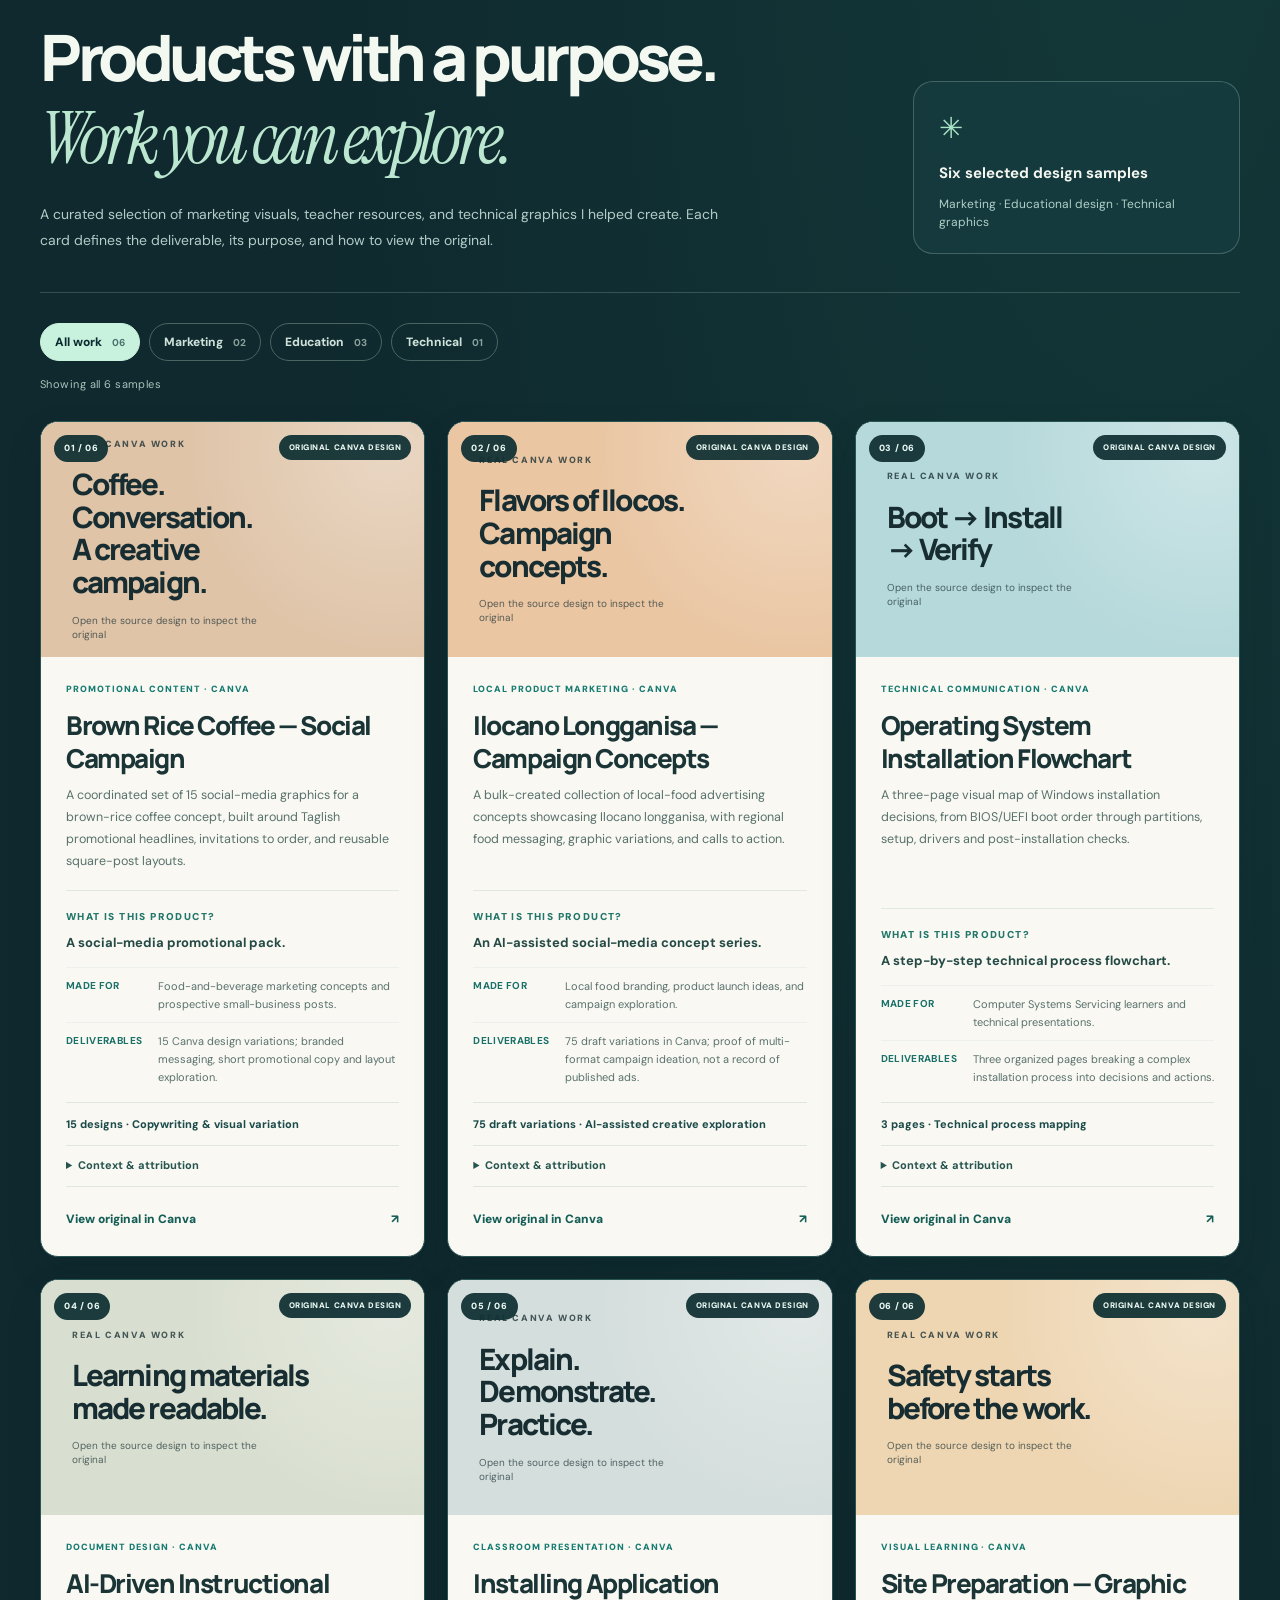
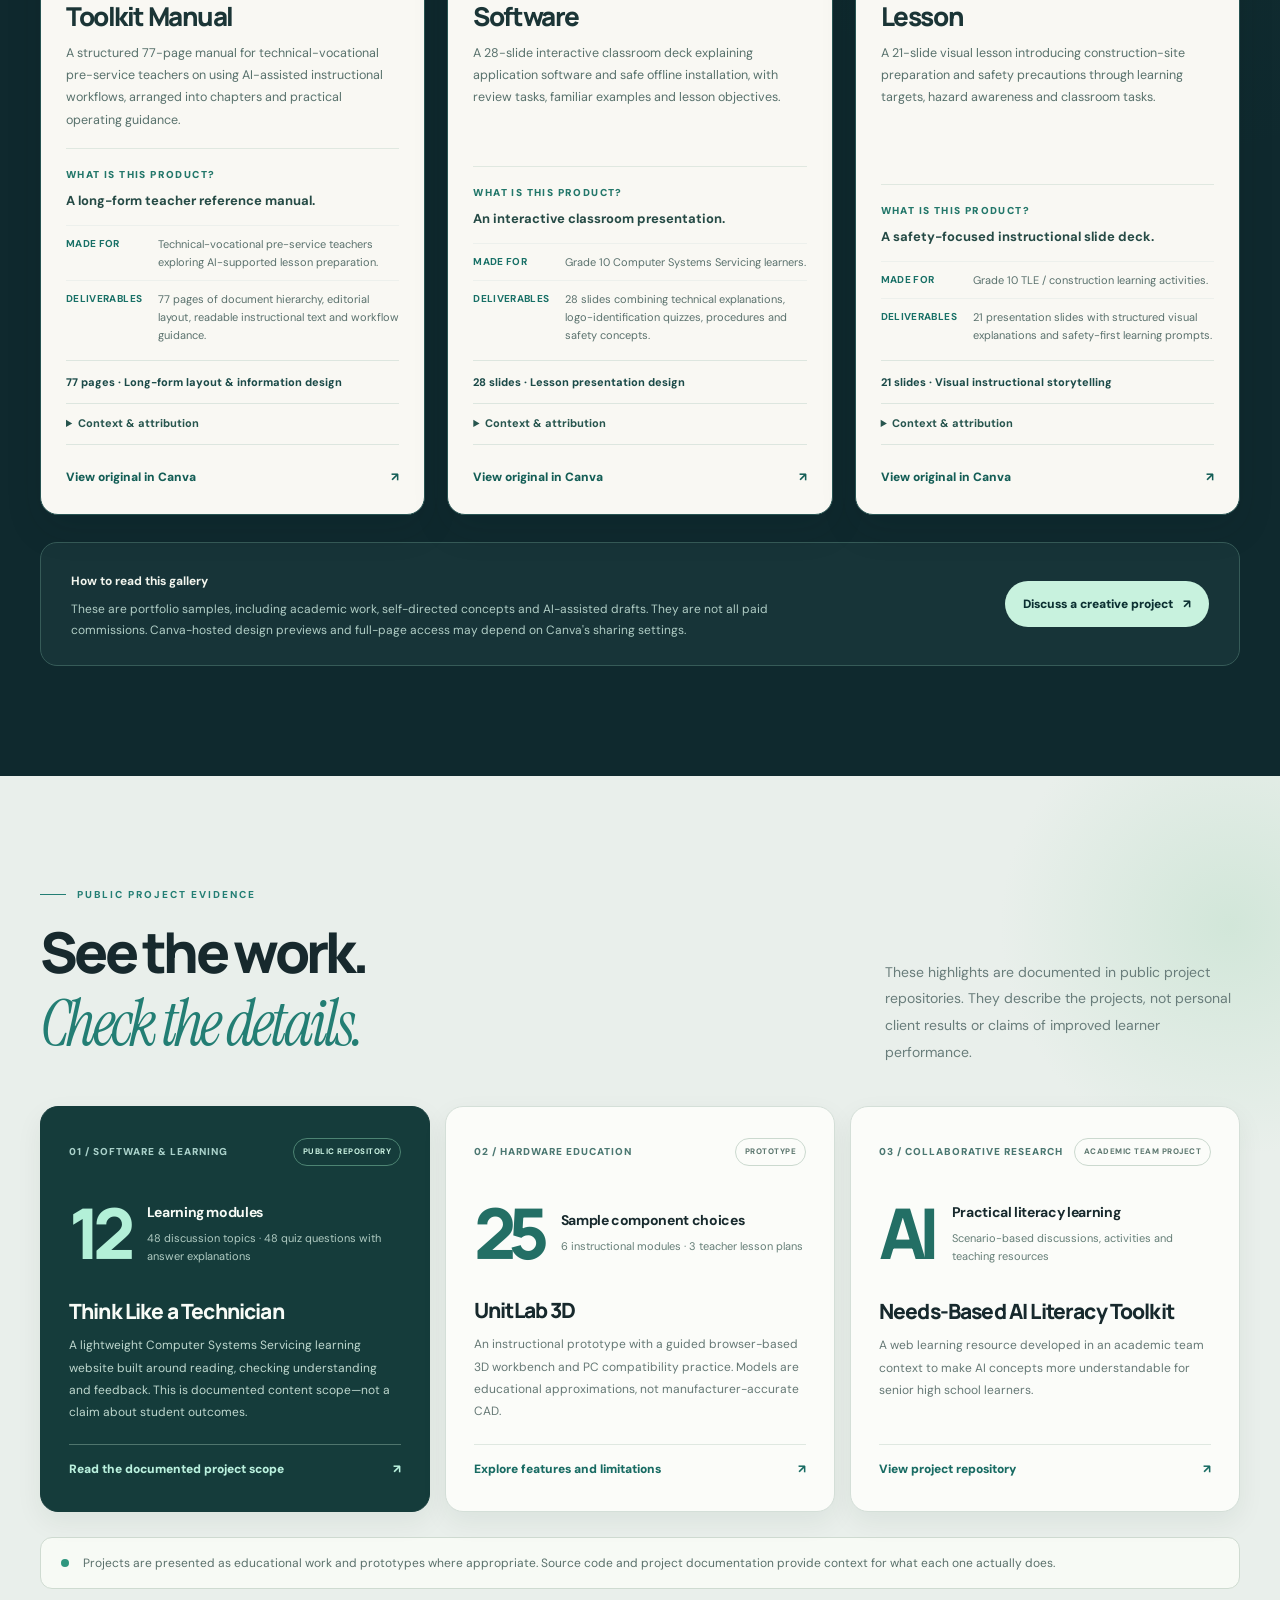
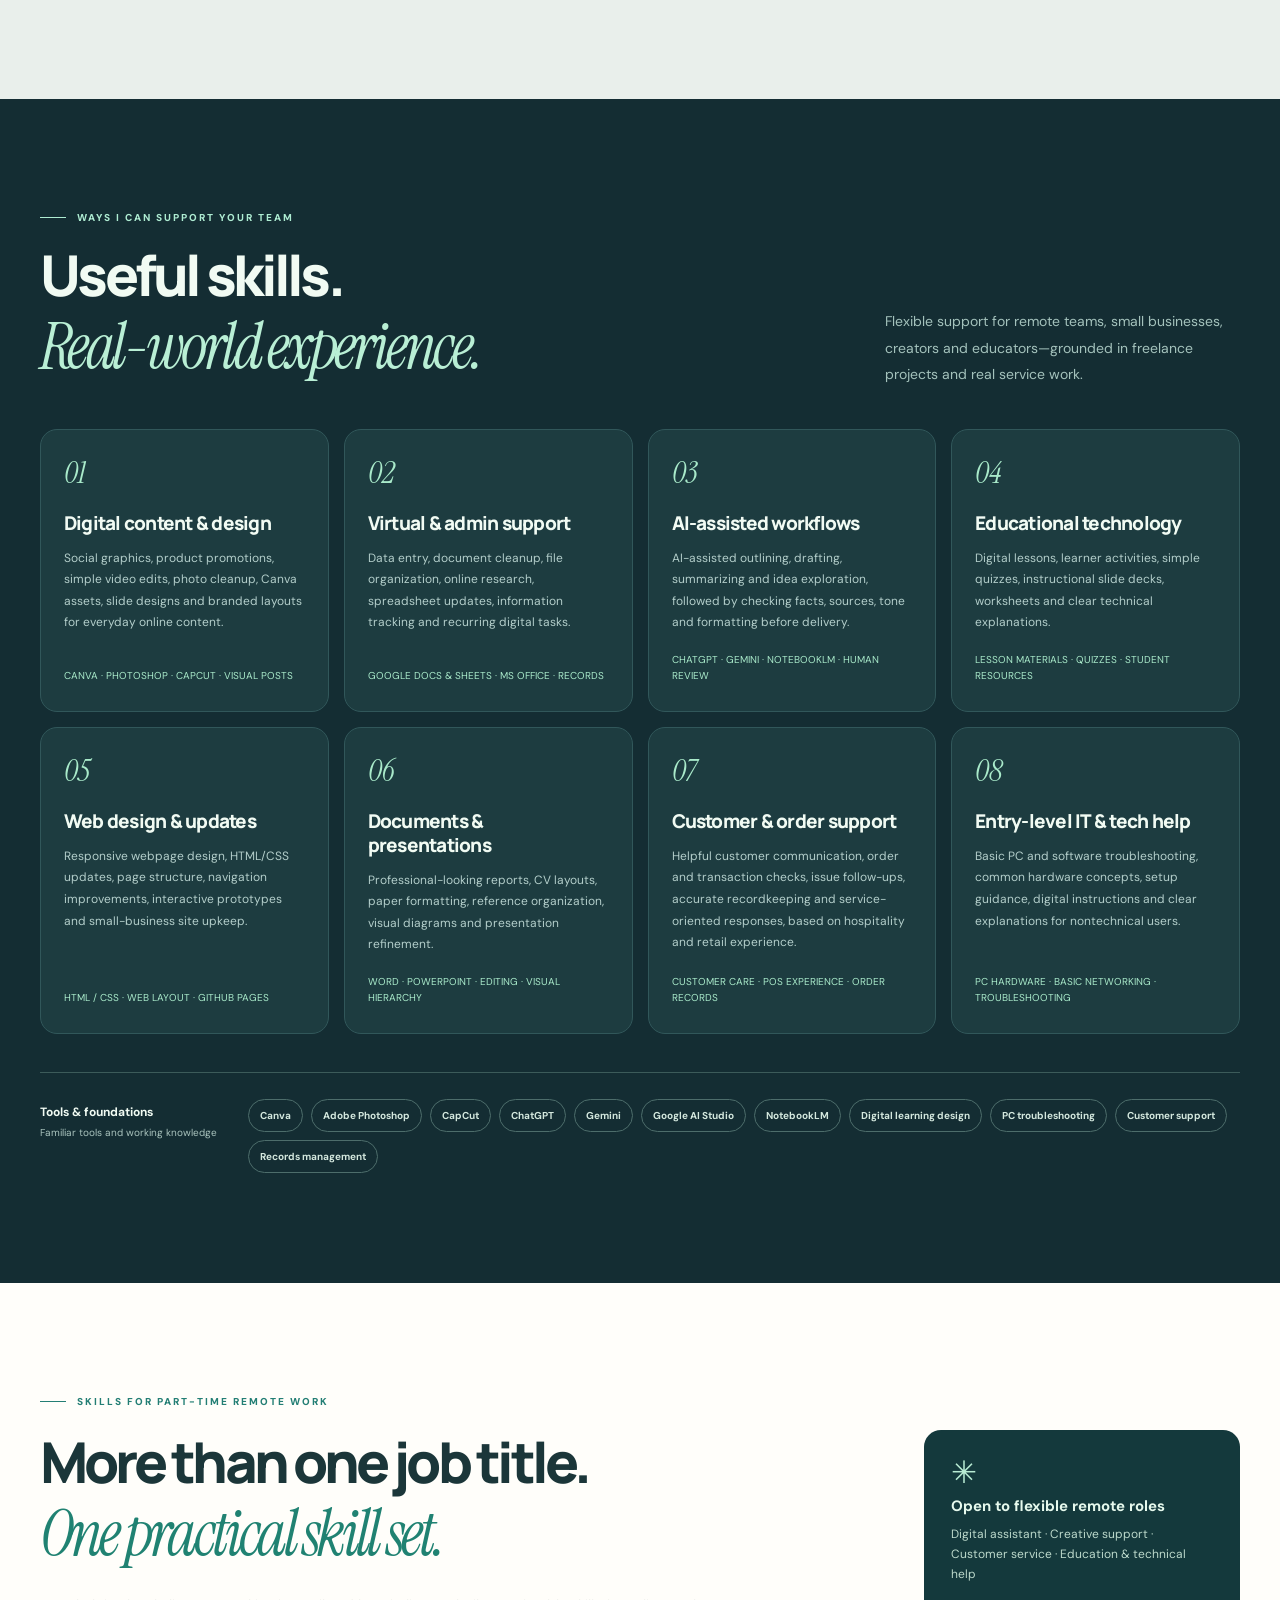
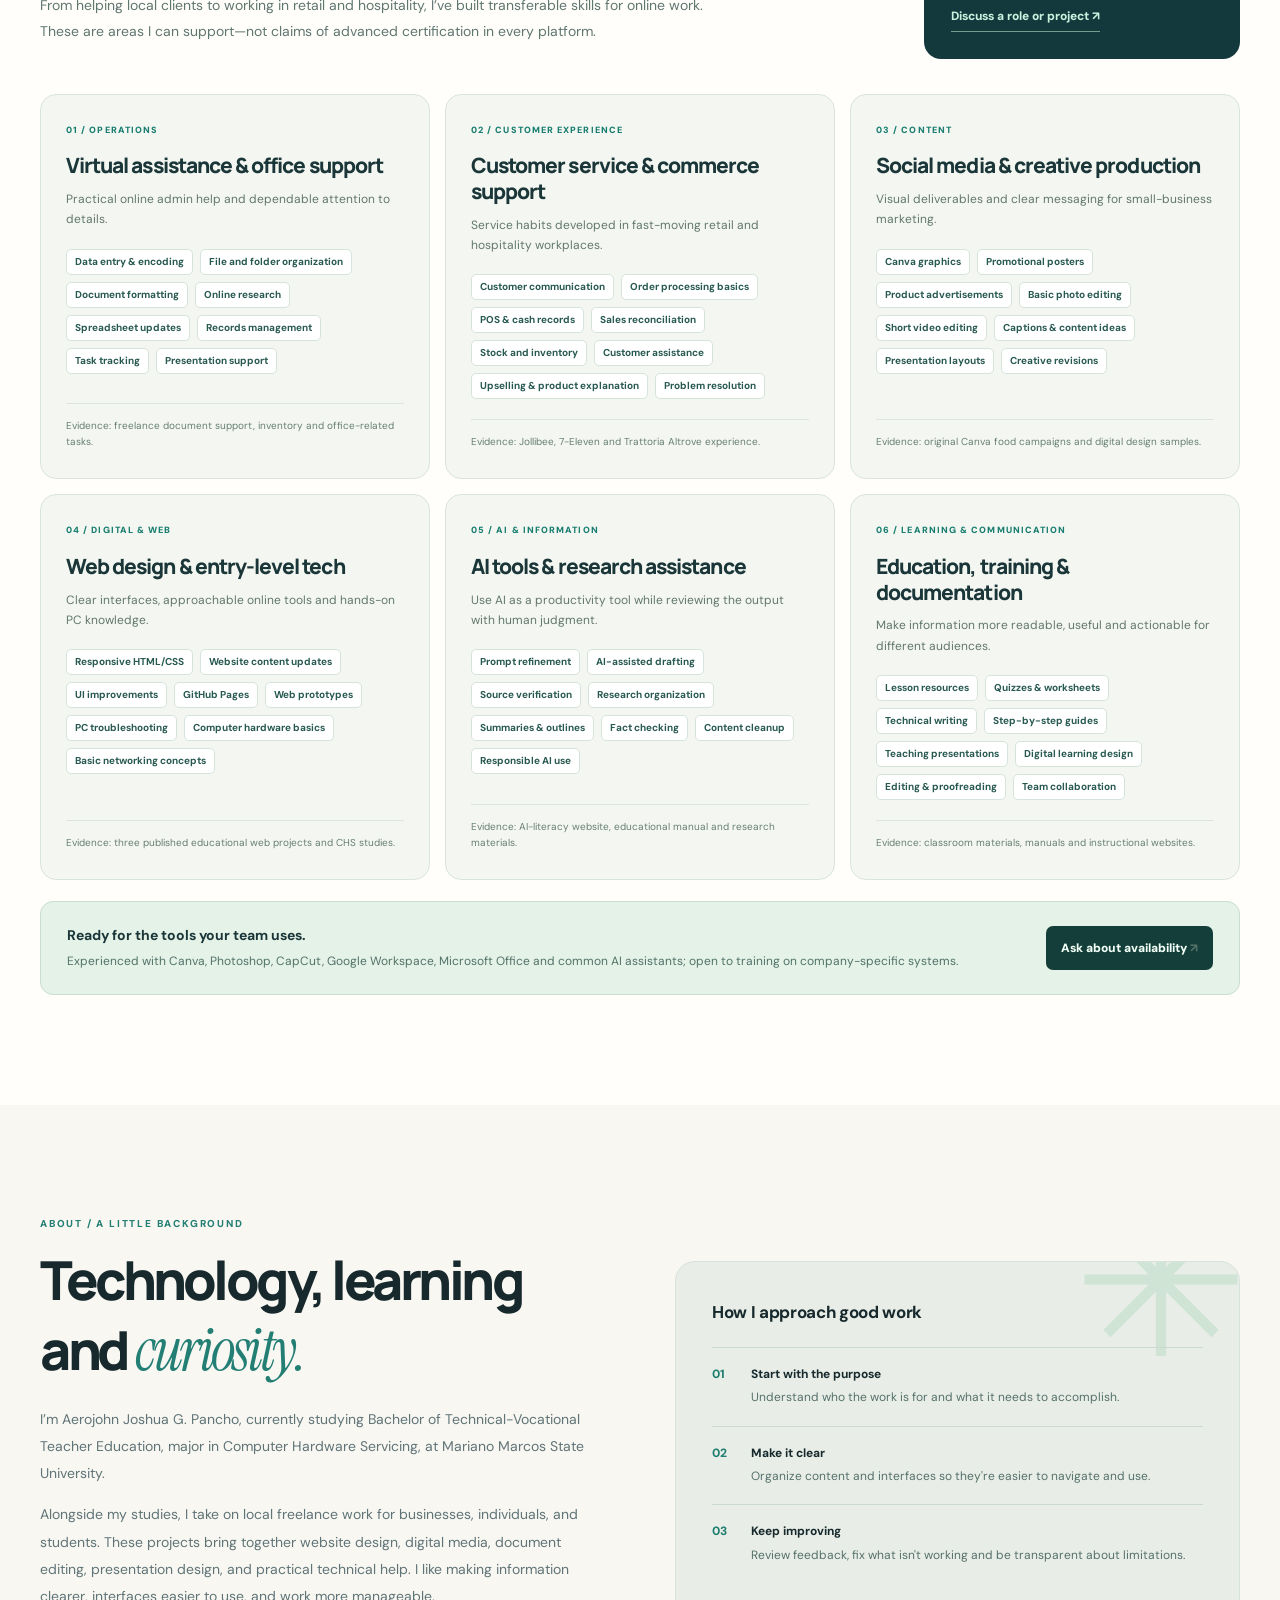
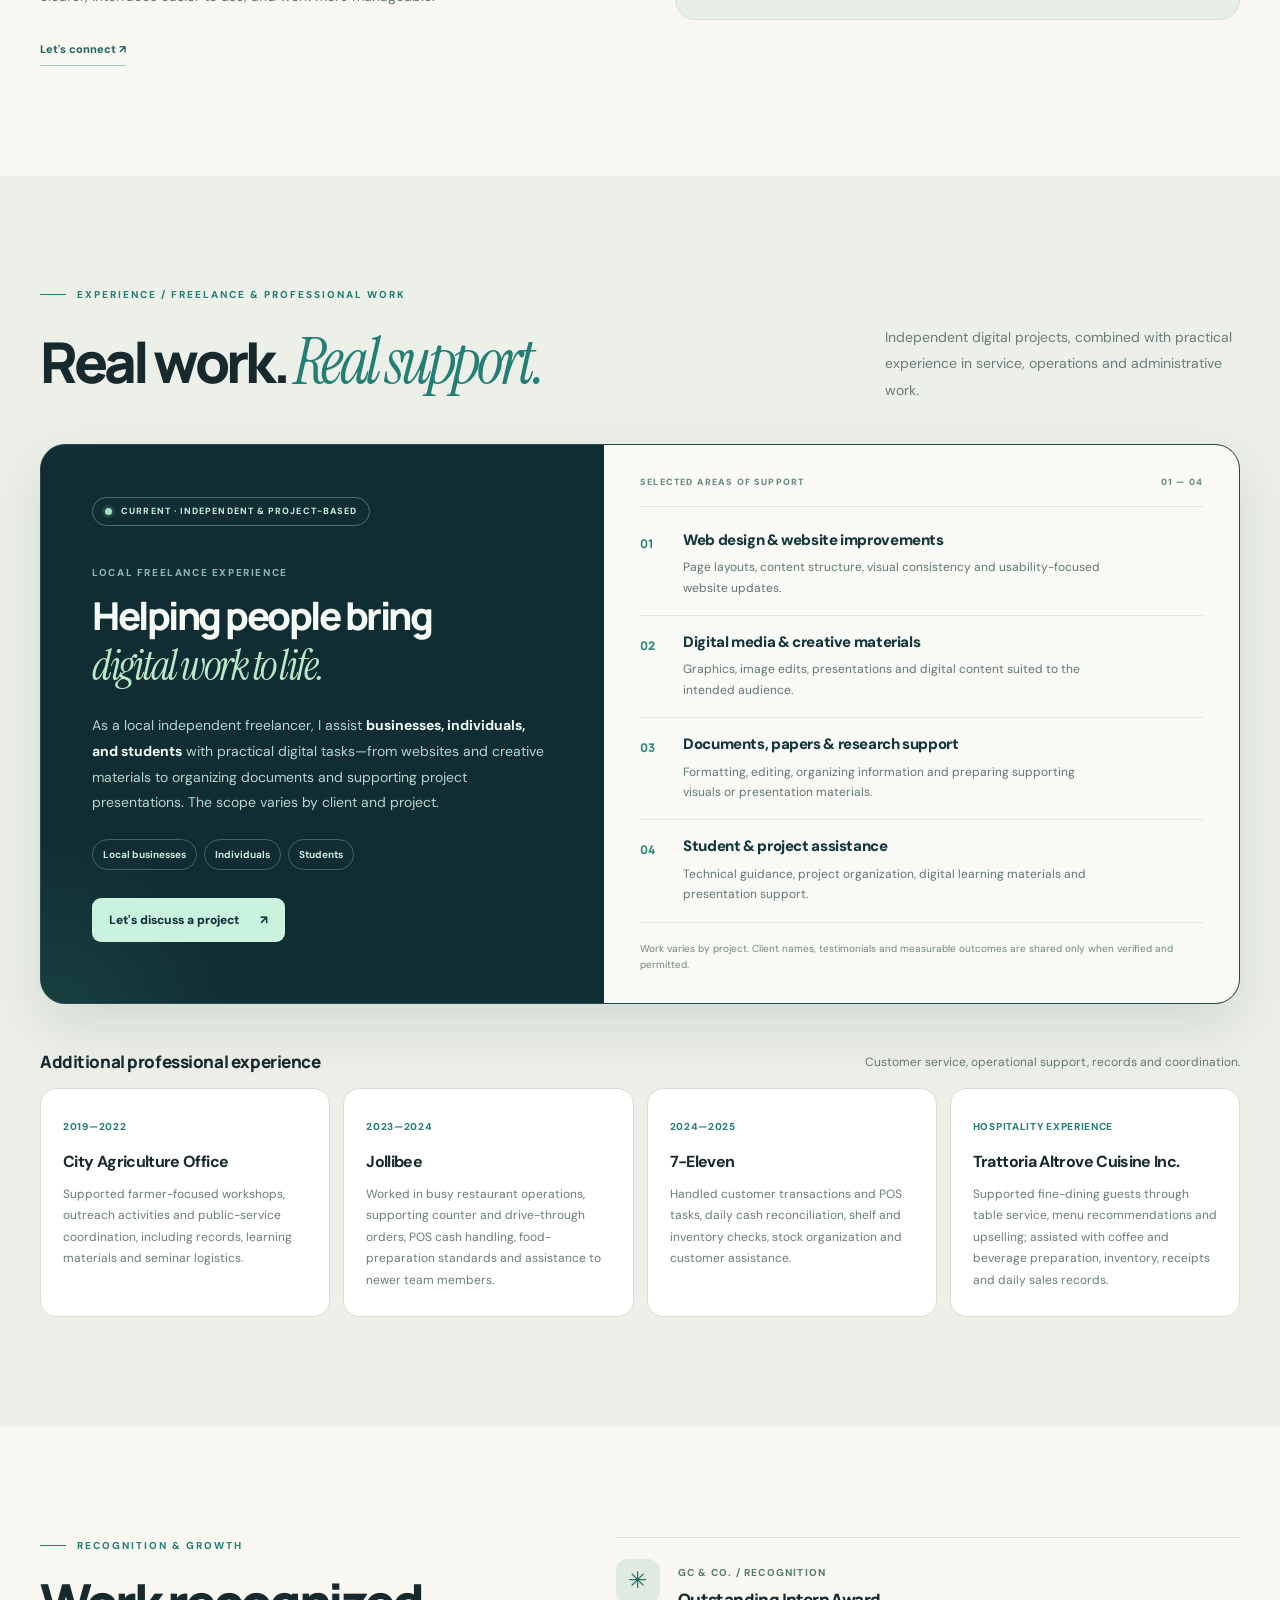
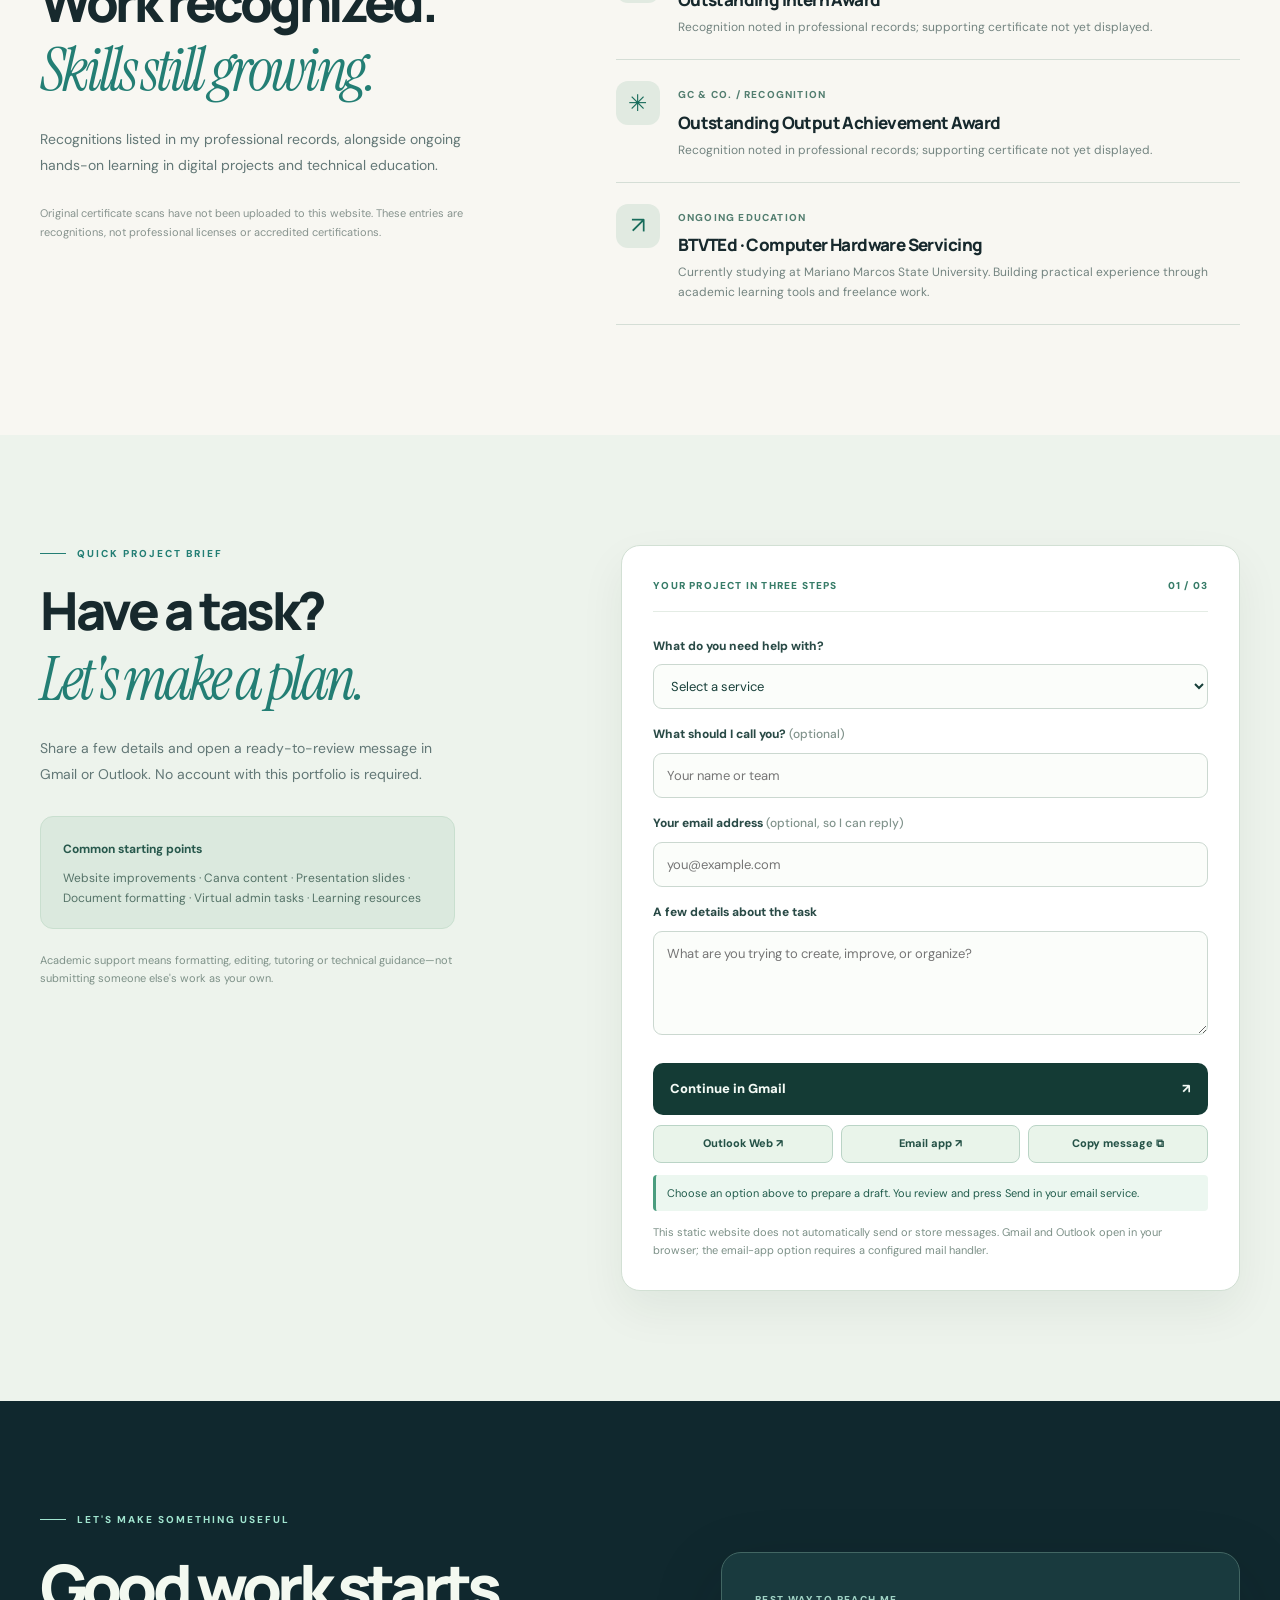
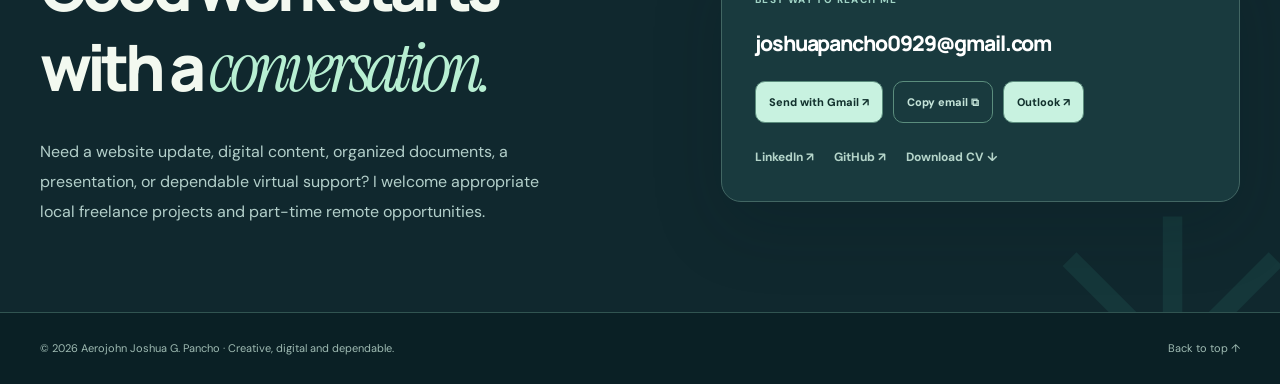
==== commit b8cf27fe: "Portfolio v8: comprehensive remote-work skills and browser-first email drafts" ====
--- a/index.html
+++ b/index.html
@@ -176,6 +176,39 @@
 .definition-line span{font-size:11px;color:#5a716d;line-height:1.65}
 @media(max-width:760px){.product-overview{padding:19px}.product-overview dl>div{grid-template-columns:88px 1fr;gap:9px}}
 @media(max-width:370px){.definition-line{grid-template-columns:70px 1fr}.product-overview dl>div{grid-template-columns:1fr;gap:3px}}
+
+/* V8 — remote work skills and webmail-first contact */
+.remote-skills{background:#fffefa;color:#1b3639;position:relative}
+.skills-hero{display:grid;grid-template-columns:minmax(0,1.45fr) minmax(255px,.55fr);gap:52px;align-items:end;margin-bottom:35px}
+.skills-hero h2{font:800 clamp(37px,4.4vw,66px)/1.12 var(--display);letter-spacing:-.067em;margin:20px 0 18px}
+.skills-hero h2 em{font:italic 1.12em var(--serif);color:#208272}
+.skills-hero p{max-width:700px;font-size:14px;line-height:1.85;color:#607671}
+.skills-aside{display:flex;flex-direction:column;align-items:start;gap:8px;border-radius:17px;background:#14393c;color:#e6f9ed;padding:27px}
+.skills-aside-star{font-size:31px;line-height:1;color:#b8ebd3}.skills-aside b{font-size:15px;line-height:1.4}.skills-aside>span:not(.skills-aside-star){color:#bcd9cb;font-size:12px;line-height:1.65}
+.skills-aside a{margin-top:14px;color:#c8f2de;font-size:12px;font-weight:800;border-bottom:1px solid #719e8e;padding-bottom:4px}
+.skill-groups{display:grid;grid-template-columns:repeat(3,minmax(0,1fr));gap:15px}
+.skill-group{background:#f4f7f1;border:1px solid #d9e4dc;border-radius:16px;padding:28px 25px;display:flex;flex-direction:column;min-width:0;transition:border-color .2s,transform .2s}
+.skill-group:hover{border-color:#79b4a5;transform:translateY(-3px)}
+.skill-id{color:#187d70;letter-spacing:.12em;font-size:9px;font-weight:850}
+.skill-group h3{font:800 21px/1.23 var(--display);letter-spacing:-.045em;margin:15px 0 10px}
+.skill-group>p{font-size:12px;color:#62766f;line-height:1.7;margin:0 0 19px}
+.skill-tags{display:flex;gap:7px;flex-wrap:wrap;margin-bottom:20px}
+.skill-tags span{border:1px solid #d5e4db;background:#fff;border-radius:5px;padding:6px 8px;font-size:10px;line-height:1.2;color:#285951;font-weight:700}
+.skill-proof{margin-top:auto;border-top:1px solid #dce5dd;padding-top:14px;font-size:10px;line-height:1.6;color:#667e75}
+.skills-bottom{margin-top:21px;padding:22px 26px;background:#e4f2e8;border:1px solid #c9ded0;border-radius:13px;display:flex;justify-content:space-between;align-items:center;gap:20px}
+.skills-bottom>div{display:flex;flex-direction:column;gap:4px}.skills-bottom b{font-size:14px}.skills-bottom span{font-size:12px;color:#527268;line-height:1.65}
+.skills-bottom>a{flex:none;border-radius:7px;padding:12px 15px;background:#143e39;color:#f1fff6;font-size:12px;font-weight:850}
+.services-grid{grid-template-columns:repeat(4,minmax(0,1fr))}
+.brief-alternates{display:grid;grid-template-columns:repeat(3,minmax(0,1fr));gap:8px;margin-top:10px}
+.brief-alternates button{border:1px solid #bad4c6;border-radius:8px;background:#e9f4ea;color:#255247;cursor:pointer;font-size:11px;font-weight:800;padding:11px 6px;line-height:1.25;min-width:0}
+.brief-alternates button:hover{background:#d7ecde}
+.brief-feedback{font-size:11px!important;color:#215c4c!important;background:#ecf7f0;border-left:3px solid #4b9d7f;border-radius:4px;padding:9px 11px;line-height:1.65!important;margin:12px 0!important}
+.contact-actions{flex-wrap:wrap}
+@media(max-width:1250px){.services-grid{grid-template-columns:repeat(2,minmax(0,1fr))}}
+@media(max-width:1050px){.skill-groups{grid-template-columns:repeat(2,minmax(0,1fr))}.skills-hero{gap:20px}}
+@media(max-width:760px){.skills-hero{grid-template-columns:1fr;gap:10px}.skills-aside{padding:21px}.skills-hero h2{font-size:clamp(36px,7vw,52px)}.remote-skills{padding-block:85px}.skills-bottom{align-items:start;flex-direction:column}}
+@media(max-width:520px){.skill-groups{grid-template-columns:1fr}.skill-group{padding:23px 20px}.skills-bottom{padding:21px}.brief-alternates{grid-template-columns:1fr 1fr}.brief-alternates button:last-child{grid-column:1/-1}}
+@media(max-width:350px){.brief-alternates{grid-template-columns:1fr}.brief-alternates button:last-child{grid-column:auto}}
 </style>
 
 <meta property="og:type" content="website">
@@ -192,16 +225,16 @@
 <div class="topline"><div class="container topline-inner"><span>Independent digital work <strong>·</strong> Philippines</span><span class="time">Portfolio / 2026</span></div></div>
 <header class="site-header"><div class="container nav-inner">
 <a class="brand" href="#top" aria-label="Aerojohn Pancho homepage"><span class="monogram">AP.</span><span><span class="brand-word">Aerojohn Pancho</span><span class="brand-caption">CREATIVE / DIGITAL / SUPPORT</span></span></a>
-<nav id="primaryNav" class="main-nav" aria-label="Main navigation"><a href="#work">Selected work</a><a href="#creative">Creative gallery</a><a href="#services">What I do</a><a href="#evidence">Evidence</a><a href="#experience">Experience</a><a href="#contact">Contact</a></nav>
+<nav id="primaryNav" class="main-nav" aria-label="Main navigation"><a href="#work">Projects</a><a href="#creative">Designs</a><a href="#skills">Remote skills</a><a href="#evidence">Proof</a><a href="#experience">Experience</a><a href="#contact">Contact</a></nav>
 <a class="nav-cta" href="#contact">Let's work together ↗</a><button id="menuToggle" class="mobile-toggle" aria-expanded="false" aria-controls="primaryNav" aria-label="Toggle navigation"><svg fill="none" viewBox="0 0 24 24" stroke="currentColor" stroke-width="2"><path d="M4 7h16M4 12h16M4 17h16"/></svg></button>
 </div></header>
 <main id="content">
 <section class="hero" id="top"><div class="container"><div class="hero-grid">
 <div class="hero-content"><div class="availability"><span class="pulse"></span> AVAILABLE FOR FREELANCE &amp; PART-TIME REMOTE WORK</div><div class="eyebrow light" style="margin-top:32px">HELLO, I'M AEROJOHN JOSHUA G. PANCHO</div>
 <h1>I make digital work feel <i>human.</i></h1>
-<p class="hero-desc">I help <strong>local businesses, individuals, and students</strong> with web design, digital media, presentations, and practical project support—while building accessible learning tools and exploring responsible AI.</p>
+<p class="hero-desc">I support <strong>remote teams, local businesses, and individuals</strong> with digital design, virtual administration, customer-focused work, websites, presentations, and practical AI-assisted tasks. I also build educational web tools.</p>
 <div class="hero-actions"><a href="#evidence" class="primary-action">See verified work <span aria-hidden="true">↗</span></a><a class="secondary-action" href="[data-uri]" download="Aerojohn_Joshua_Pancho_CV.pdf">Download my CV ↓</a></div>
-<div class="hero-foot"><span>⌁ &nbsp; <strong>Digital media · VA · AI · EdTech</strong></span><span>⌖ &nbsp; Laoag City, Philippines</span></div>
+<div class="hero-foot"><span>⌁ &nbsp; <strong>Creative support · Remote admin · Customer service · Web</strong></span><span>⌖ &nbsp; Laoag City, Philippines</span></div>
 </div><div class="portrait-col"><div class="portrait-ring" aria-hidden="true"></div><div class="portrait-frame"><img src="[data-uri]" width="1024" height="1536" alt="Aerojohn Joshua G. Pancho wearing a black blazer and glasses in a formal studio portrait" fetchpriority="high"></div><div class="portrait-label"><i>AP.</i><div><strong>Curious by nature.<br>Practical by design.</strong><small>Creative • Tech • Learning</small></div></div></div>
 </div></div><div class="hero-stats"><div class="container stats-row"><div class="stat"><b>03</b><span>public project<br>repositories</span></div><div class="stat"><b>04</b><span>practical service<br>areas</span></div><div class="stat"><b>01</b><span>independent<br/>freelance practice</span></div></div></div></section>
 <section id="work" class="section work"><div class="container"><div class="section-heading"><div><div class="eyebrow sea">SELECTED PROJECTS</div><h2>Built to <em>be useful.</em></h2></div><p>Explore real learning websites and project repositories. Explore creative deliverables and original design files in the gallery below.</p></div>
@@ -321,7 +354,18 @@
   <div class="evidence-footer"><span class="evidence-dot" aria-hidden="true"></span><p>Projects are presented as educational work and prototypes where appropriate. Source code and project documentation provide context for what each one actually does.</p></div>
  </div>
 </section>
-<section id="services" class="section services"><div class="container"><div class="section-heading"><div><div class="eyebrow">WAYS I CAN SUPPORT YOUR TEAM</div><h2>Creative thinking.<br><em>Dependable execution.</em></h2></div><p>Services shaped by local freelance work, technical projects, and hands-on customer support experience.</p></div><div class="services-grid"><article class="service"><span class="service-no">01</span><h3>Digital content & design</h3><p>Web graphics, presentation visuals, image editing, layouts and digital assets tailored to the project or audience.</p><div class="deliverables">DESIGN LAYOUTS · SIMPLE VIDEO EDITS · VISUAL CONTENT</div></article><article class="service"><span class="service-no">02</span><h3>Virtual & admin support</h3><p>Research organization, document formatting, data entry, records and responsive communication for digital tasks.</p><div class="deliverables">RECORDS · RESEARCH · ORGANIZATION</div></article><article class="service"><span class="service-no">03</span><h3>AI-assisted workflows</h3><p>Drafting and organizing content with AI tools, checking source material and refining outputs for clarity.</p><div class="deliverables">CONTENT OUTLINES · RESEARCH NOTES · HUMAN REVIEW</div></article><article class="service"><span class="service-no">04</span><h3>Educational technology</h3><p>Web-based discussions, interactive exercises, technical explainers and student-friendly materials.</p><div class="deliverables">LEARNING PAGES · QUIZZES · TECH EXPLAINERS</div></article><article class="service"><span class="service-no">05</span><h3>Web design &amp; updates</h3><p>Design and improve responsive pages, content hierarchy, navigation and polished layouts for small websites.</p><div class="deliverables">LANDING PAGES · WEBSITE REFINEMENT · USABILITY</div></article><article class="service"><span class="service-no">06</span><h3>Documents &amp; presentations</h3><p>Edit and format reports, organize reference materials, create clear slide layouts and support student-led projects.</p><div class="deliverables">FORMATTING · SLIDES · RESEARCH ORGANIZATION</div></article></div><div class="tools-row"><div><strong>Tools & foundations</strong><small>Skills I can bring to a task</small></div><div class="tool-tags"><span class="tool-tag">Canva</span><span class="tool-tag">Adobe Photoshop</span><span class="tool-tag">CapCut</span><span class="tool-tag">ChatGPT</span><span class="tool-tag">Gemini</span><span class="tool-tag">Google AI Studio</span><span class="tool-tag">NotebookLM</span><span class="tool-tag">Digital learning design</span><span class="tool-tag">PC troubleshooting</span><span class="tool-tag">Customer support</span><span class="tool-tag">Records management</span></div></div></div></section>
+<section id="services" class="section services"><div class="container"><div class="section-heading"><div><div class="eyebrow">WAYS I CAN SUPPORT YOUR TEAM</div><h2>Useful skills.<br><em>Real-world experience.</em></h2></div><p>Flexible support for remote teams, small businesses, creators and educators—grounded in freelance projects and real service work.</p></div><div class="services-grid"><article class="service"><span class="service-no">01</span><h3>Digital content & design</h3><p>Social graphics, product promotions, simple video edits, photo cleanup, Canva assets, slide designs and branded layouts for everyday online content.</p><div class="deliverables">CANVA · PHOTOSHOP · CAPCUT · VISUAL POSTS</div></article><article class="service"><span class="service-no">02</span><h3>Virtual & admin support</h3><p>Data entry, document cleanup, file organization, online research, spreadsheet updates, information tracking and recurring digital tasks.</p><div class="deliverables">GOOGLE DOCS &amp; SHEETS · MS OFFICE · RECORDS</div></article><article class="service"><span class="service-no">03</span><h3>AI-assisted workflows</h3><p>AI-assisted outlining, drafting, summarizing and idea exploration, followed by checking facts, sources, tone and formatting before delivery.</p><div class="deliverables">CHATGPT · GEMINI · NOTEBOOKLM · HUMAN REVIEW</div></article><article class="service"><span class="service-no">04</span><h3>Educational technology</h3><p>Digital lessons, learner activities, simple quizzes, instructional slide decks, worksheets and clear technical explanations.</p><div class="deliverables">LESSON MATERIALS · QUIZZES · STUDENT RESOURCES</div></article><article class="service"><span class="service-no">05</span><h3>Web design &amp; updates</h3><p>Responsive webpage design, HTML/CSS updates, page structure, navigation improvements, interactive prototypes and small-business site upkeep.</p><div class="deliverables">HTML / CSS · WEB LAYOUT · GITHUB PAGES</div></article><article class="service"><span class="service-no">06</span><h3>Documents &amp; presentations</h3><p>Professional-looking reports, CV layouts, paper formatting, reference organization, visual diagrams and presentation refinement.</p><div class="deliverables">WORD · POWERPOINT · EDITING · VISUAL HIERARCHY</div></article><article class="service"><span class="service-no">07</span><h3>Customer &amp; order support</h3><p>Helpful customer communication, order and transaction checks, issue follow-ups, accurate recordkeeping and service-oriented responses, based on hospitality and retail experience.</p><div class="deliverables">CUSTOMER CARE · POS EXPERIENCE · ORDER RECORDS</div></article><article class="service"><span class="service-no">08</span><h3>Entry-level IT &amp; tech help</h3><p>Basic PC and software troubleshooting, common hardware concepts, setup guidance, digital instructions and clear explanations for nontechnical users.</p><div class="deliverables">PC HARDWARE · BASIC NETWORKING · TROUBLESHOOTING</div></article></div><div class="tools-row"><div><strong>Tools & foundations</strong><small>Familiar tools and working knowledge</small></div><div class="tool-tags"><span class="tool-tag">Canva</span><span class="tool-tag">Adobe Photoshop</span><span class="tool-tag">CapCut</span><span class="tool-tag">ChatGPT</span><span class="tool-tag">Gemini</span><span class="tool-tag">Google AI Studio</span><span class="tool-tag">NotebookLM</span><span class="tool-tag">Digital learning design</span><span class="tool-tag">PC troubleshooting</span><span class="tool-tag">Customer support</span><span class="tool-tag">Records management</span></div></div></div></section>
+
+<section id="skills" class="section remote-skills" aria-labelledby="skillsTitle"><div class="container">
+<div class="skills-hero"><div><div class="eyebrow sea">SKILLS FOR PART-TIME REMOTE WORK</div><h2 id="skillsTitle">More than one job title.<br><em>One practical skill set.</em></h2><p>From helping local clients to working in retail and hospitality, I’ve built transferable skills for online work. These are areas I can support—not claims of advanced certification in every platform.</p></div><div class="skills-aside"><span class="skills-aside-star">✳</span><b>Open to flexible remote roles</b><span>Digital assistant · Creative support · Customer service · Education &amp; technical help</span><a href="#inquiry">Discuss a role or project ↗</a></div></div>
+<div class="skill-groups">
+<article class="skill-group"><span class="skill-id">01 / OPERATIONS</span><h3>Virtual assistance &amp; office support</h3><p>Practical online admin help and dependable attention to details.</p><div class="skill-tags"><span>Data entry &amp; encoding</span><span>File and folder organization</span><span>Document formatting</span><span>Online research</span><span>Spreadsheet updates</span><span>Records management</span><span>Task tracking</span><span>Presentation support</span></div><div class="skill-proof">Evidence: freelance document support, inventory and office-related tasks.</div></article>
+<article class="skill-group"><span class="skill-id">02 / CUSTOMER EXPERIENCE</span><h3>Customer service &amp; commerce support</h3><p>Service habits developed in fast-moving retail and hospitality workplaces.</p><div class="skill-tags"><span>Customer communication</span><span>Order processing basics</span><span>POS &amp; cash records</span><span>Sales reconciliation</span><span>Stock and inventory</span><span>Customer assistance</span><span>Upselling &amp; product explanation</span><span>Problem resolution</span></div><div class="skill-proof">Evidence: Jollibee, 7-Eleven and Trattoria Altrove experience.</div></article>
+<article class="skill-group"><span class="skill-id">03 / CONTENT</span><h3>Social media &amp; creative production</h3><p>Visual deliverables and clear messaging for small-business marketing.</p><div class="skill-tags"><span>Canva graphics</span><span>Promotional posters</span><span>Product advertisements</span><span>Basic photo editing</span><span>Short video editing</span><span>Captions &amp; content ideas</span><span>Presentation layouts</span><span>Creative revisions</span></div><div class="skill-proof">Evidence: original Canva food campaigns and digital design samples.</div></article>
+<article class="skill-group"><span class="skill-id">04 / DIGITAL &amp; WEB</span><h3>Web design &amp; entry-level tech</h3><p>Clear interfaces, approachable online tools and hands-on PC knowledge.</p><div class="skill-tags"><span>Responsive HTML/CSS</span><span>Website content updates</span><span>UI improvements</span><span>GitHub Pages</span><span>Web prototypes</span><span>PC troubleshooting</span><span>Computer hardware basics</span><span>Basic networking concepts</span></div><div class="skill-proof">Evidence: three published educational web projects and CHS studies.</div></article>
+<article class="skill-group"><span class="skill-id">05 / AI &amp; INFORMATION</span><h3>AI tools &amp; research assistance</h3><p>Use AI as a productivity tool while reviewing the output with human judgment.</p><div class="skill-tags"><span>Prompt refinement</span><span>AI-assisted drafting</span><span>Source verification</span><span>Research organization</span><span>Summaries &amp; outlines</span><span>Fact checking</span><span>Content cleanup</span><span>Responsible AI use</span></div><div class="skill-proof">Evidence: AI-literacy website, educational manual and research materials.</div></article>
+<article class="skill-group"><span class="skill-id">06 / LEARNING &amp; COMMUNICATION</span><h3>Education, training &amp; documentation</h3><p>Make information more readable, useful and actionable for different audiences.</p><div class="skill-tags"><span>Lesson resources</span><span>Quizzes &amp; worksheets</span><span>Technical writing</span><span>Step-by-step guides</span><span>Teaching presentations</span><span>Digital learning design</span><span>Editing &amp; proofreading</span><span>Team collaboration</span></div><div class="skill-proof">Evidence: classroom materials, manuals and instructional websites.</div></article>
+</div><div class="skills-bottom"><div><b>Ready for the tools your team uses.</b><span>Experienced with Canva, Photoshop, CapCut, Google Workspace, Microsoft Office and common AI assistants; open to training on company-specific systems.</span></div><a href="#inquiry">Ask about availability <span aria-hidden="true">↗</span></a></div></div></section>
 <section id="about" class="section about"><div class="container about-grid"><div><div class="about-eyebrow">ABOUT / A LITTLE BACKGROUND</div><h2>Technology, learning<br>and <em>curiosity.</em></h2><p>I’m Aerojohn Joshua G. Pancho, currently studying Bachelor of Technical-Vocational Teacher Education, major in Computer Hardware Servicing, at Mariano Marcos State University.</p><p>Alongside my studies, I take on local freelance work for businesses, individuals, and students. These projects bring together website design, digital media, document editing, presentation design, and practical technical help. I like making information clearer, interfaces easier to use, and work more manageable.</p><a href="#contact" class="project-link" style="display:inline-block;margin-top:8px">Let's connect ↗</a></div><div class="about-panel"><h3>How I approach good work</h3><ul class="value-list"><li><i>01</i><div><b>Start with the purpose</b><span>Understand who the work is for and what it needs to accomplish.</span></div></li><li><i>02</i><div><b>Make it clear</b><span>Organize content and interfaces so they're easier to navigate and use.</span></div></li><li><i>03</i><div><b>Keep improving</b><span>Review feedback, fix what isn't working and be transparent about limitations.</span></div></li></ul></div></div></section>
 <section id="experience" class="section experience"><div class="container"><div class="section-heading"><div><div class="eyebrow sea">EXPERIENCE / FREELANCE &amp; PROFESSIONAL WORK</div><h2>Real work. <em>Real support.</em></h2></div><p>Independent digital projects, combined with practical experience in service, operations and administrative work.</p></div>
 <article class="freelance-feature" aria-labelledby="freelance-heading">
@@ -331,7 +375,7 @@
     <h3 id="freelance-heading">Helping people bring<br><em>digital work to life.</em></h3>
     <p>As a local independent freelancer, I assist <strong>businesses, individuals, and students</strong> with practical digital tasks—from websites and creative materials to organizing documents and supporting project presentations. The scope varies by client and project.</p>
     <div class="freelance-chips" aria-label="Types of freelance clients"><span>Local businesses</span><span>Individuals</span><span>Students</span></div>
-    <a class="freelance-cta" href="mailto:joshuapancho0929@gmail.com?subject=Freelance%20Project%20Inquiry">Let's discuss a project <span aria-hidden="true">↗</span></a>
+    <a class="freelance-cta" href="#inquiry">Let's discuss a project <span aria-hidden="true">↗</span></a>
   </div>
   <div class="freelance-work" aria-label="Freelance support areas">
     <div class="freelance-work-header"><span>SELECTED AREAS OF SUPPORT</span><span>01 — 04</span></div>
@@ -358,21 +402,23 @@
 
 <section class="section inquiry" id="inquiry" aria-labelledby="inquiry-title">
  <div class="container inquiry-layout">
-   <div class="inquiry-info"><div class="eyebrow sea">QUICK PROJECT BRIEF</div><h2 id="inquiry-title">Have a task?<br><em>Let's make a plan.</em></h2><p>Choose the kind of support you need, describe the task, and open a prefilled email. No account or signup required.</p><div class="inquiry-help"><b>Common starting points</b><p>Website improvements · Canva content · Presentation slides · Document formatting · Virtual admin tasks · Learning resources</p></div><p class="inquiry-fine">Academic support means formatting, editing, tutoring or technical guidance—not submitting someone else's work as your own.</p></div>
+   <div class="inquiry-info"><div class="eyebrow sea">QUICK PROJECT BRIEF</div><h2 id="inquiry-title">Have a task?<br><em>Let's make a plan.</em></h2><p>Share a few details and open a ready-to-review message in Gmail or Outlook. No account with this portfolio is required.</p><div class="inquiry-help"><b>Common starting points</b><p>Website improvements · Canva content · Presentation slides · Document formatting · Virtual admin tasks · Learning resources</p></div><p class="inquiry-fine">Academic support means formatting, editing, tutoring or technical guidance—not submitting someone else's work as your own.</p></div>
    <form id="briefForm" class="brief-form" aria-label="Compose a project inquiry">
      <div class="brief-head"><span>YOUR PROJECT IN THREE STEPS</span><span>01 / 03</span></div>
      <label for="briefType">What do you need help with?</label>
-     <select id="briefType" name="service" required><option value="">Select a service</option><option value="Website design or improvements">Website design or improvements</option><option value="Graphics or digital media">Graphics or digital media</option><option value="Document editing or presentation">Document editing or presentation</option><option value="Virtual or administrative support">Virtual or administrative support</option><option value="Educational or technical project">Educational or technical project</option><option value="Other inquiry">Something else</option></select>
+     <select id="briefType" name="service" required><option value="">Select a service</option><option value="Website design or improvements">Website design or improvements</option><option value="Graphics or digital media">Graphics or digital media</option><option value="Document editing or presentation">Document editing or presentation</option><option value="Virtual or administrative support">Virtual or administrative support</option><option value="Customer service or order support">Customer service or order support</option><option value="Entry-level IT or technical assistance">Entry-level IT or technical assistance</option><option value="Part-time remote job opportunity">Part-time remote job opportunity</option><option value="Educational or technical project">Educational or technical project</option><option value="Other inquiry">Something else</option></select>
      <label for="briefName">What should I call you? <span>(optional)</span></label>
-     <input id="briefName" name="name" maxlength="80" autocomplete="name" placeholder="Your name or team">
+     <input id="briefName" name="name" maxlength="80" autocomplete="name" placeholder="Your name or team"><label for="briefReply">Your email address <span>(optional, so I can reply)</span></label><input id="briefReply" name="reply" type="email" maxlength="160" autocomplete="email" placeholder="you@example.com"/>
      <label for="briefMessage">A few details about the task</label>
      <textarea id="briefMessage" name="message" rows="4" maxlength="1200" placeholder="What are you trying to create, improve, or organize?" required></textarea>
-     <button type="submit" class="brief-submit">Prepare email inquiry <span aria-hidden="true">↗</span></button>
-     <p class="brief-disclaimer">Opens your email app with a prepared draft. Nothing is submitted or stored on this website.</p>
+     <button class="brief-submit" type="submit" id="briefGmail">Continue in Gmail <span aria-hidden="true">↗</span></button>
+<div class="brief-alternates" aria-label="Other ways to prepare email"><button type="button" id="briefOutlook">Outlook Web ↗</button><button type="button" id="briefMail">Email app ↗</button><button type="button" id="briefCopy">Copy message ⧉</button></div>
+<p id="briefFeedback" class="brief-feedback" role="status" aria-live="polite">Choose an option above to prepare a draft. You review and press Send in your email service.</p>
+<p class="brief-disclaimer">This static website does not automatically send or store messages. Gmail and Outlook open in your browser; the email-app option requires a configured mail handler.</p>
    </form>
  </div>
 </section>
-<section id="contact" class="contact"><div class="container contact-grid"><div><div class="eyebrow light">LET'S MAKE SOMETHING USEFUL</div><h2>Good work starts<br>with a <em>conversation.</em></h2><p>Need a website update, digital content, organized documents, a presentation, or dependable virtual support? I welcome appropriate local freelance projects and part-time remote opportunities.</p></div><div class="contact-card"><small>BEST WAY TO REACH ME</small><a class="email-link" href="mailto:joshuapancho0929@gmail.com">joshuapancho0929@gmail.com</a><div class="contact-actions"><a href="mailto:joshuapancho0929@gmail.com?subject=Let's%20connect%20%E2%80%94%20Portfolio">Send an email ↗</a><button type="button" id="copyEmail">Copy email ⧉</button></div><div class="socials"><a href="https://www.linkedin.com/in/aerojohn-joshua-pancho-5314ba444/" target="_blank" rel="noopener noreferrer">LinkedIn ↗</a><a href="https://github.com/Kittieee0929" target="_blank" rel="noopener noreferrer">GitHub ↗</a><a href="[data-uri]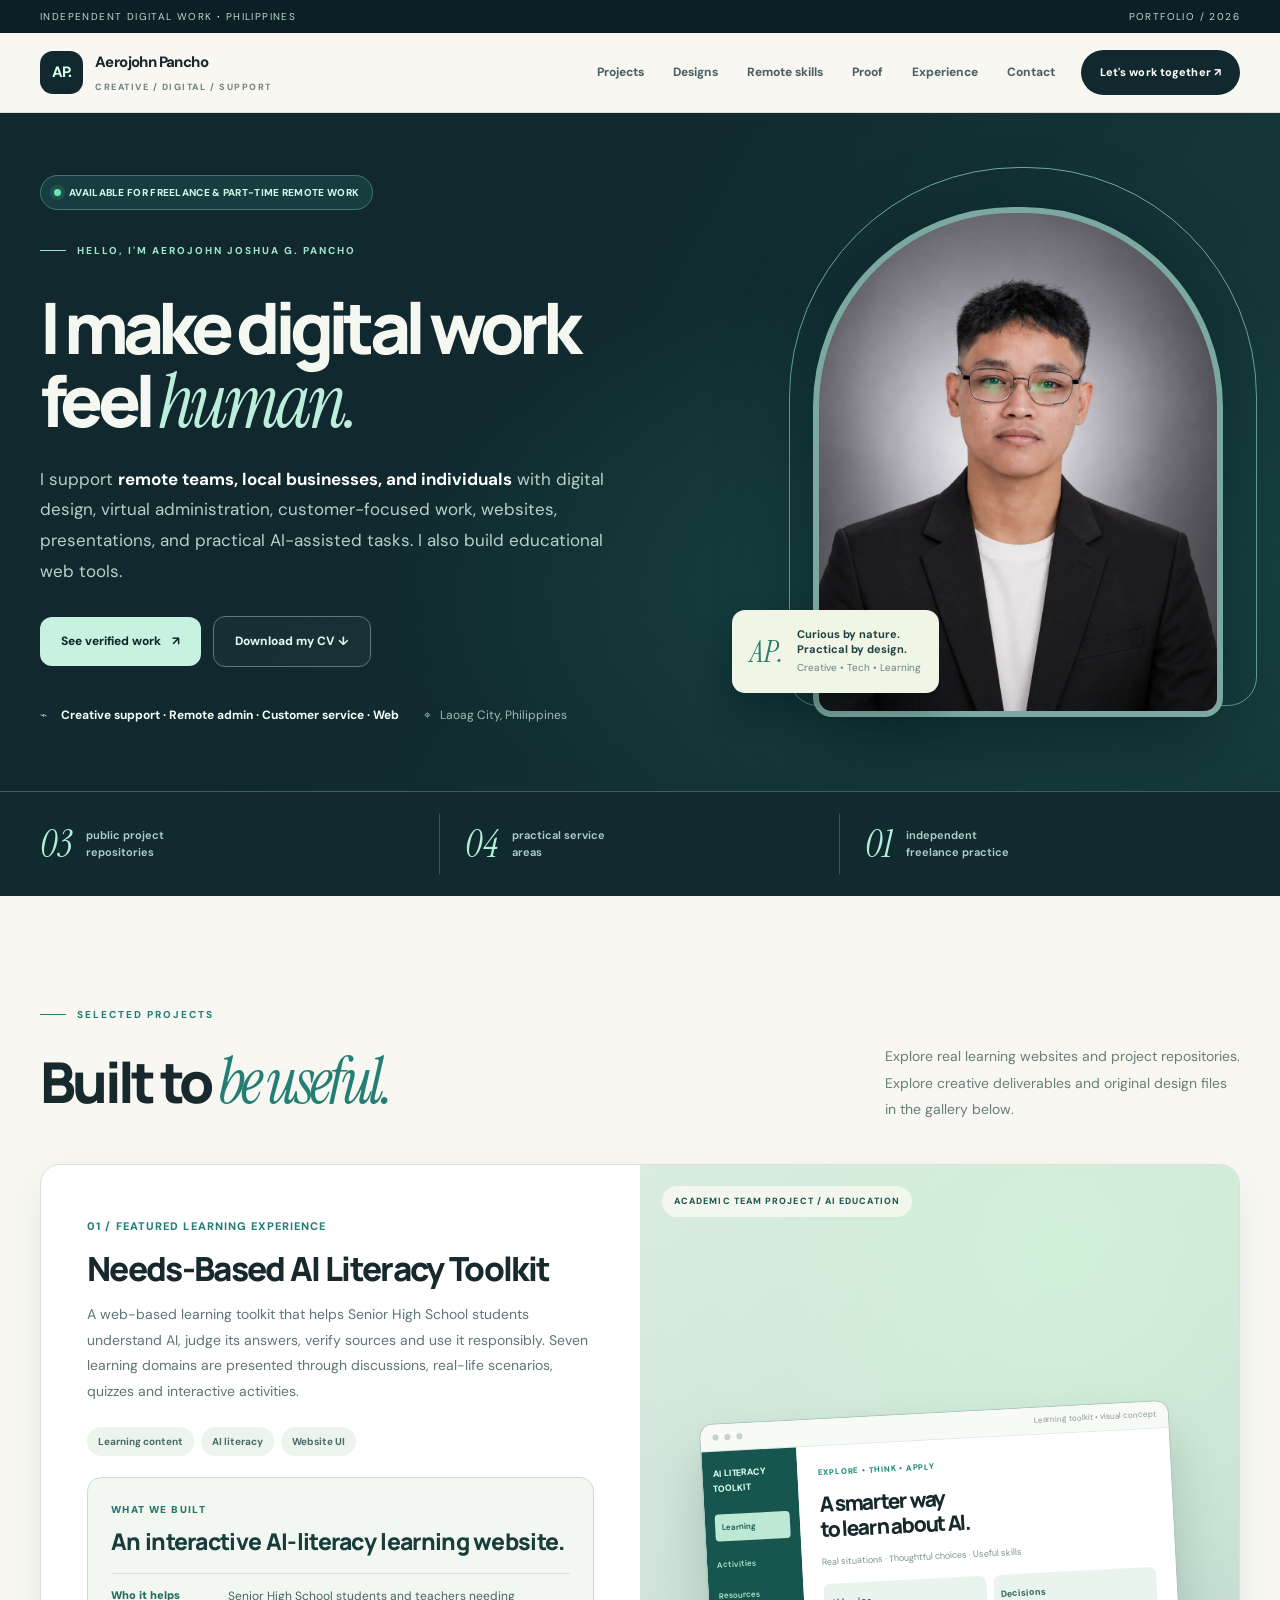
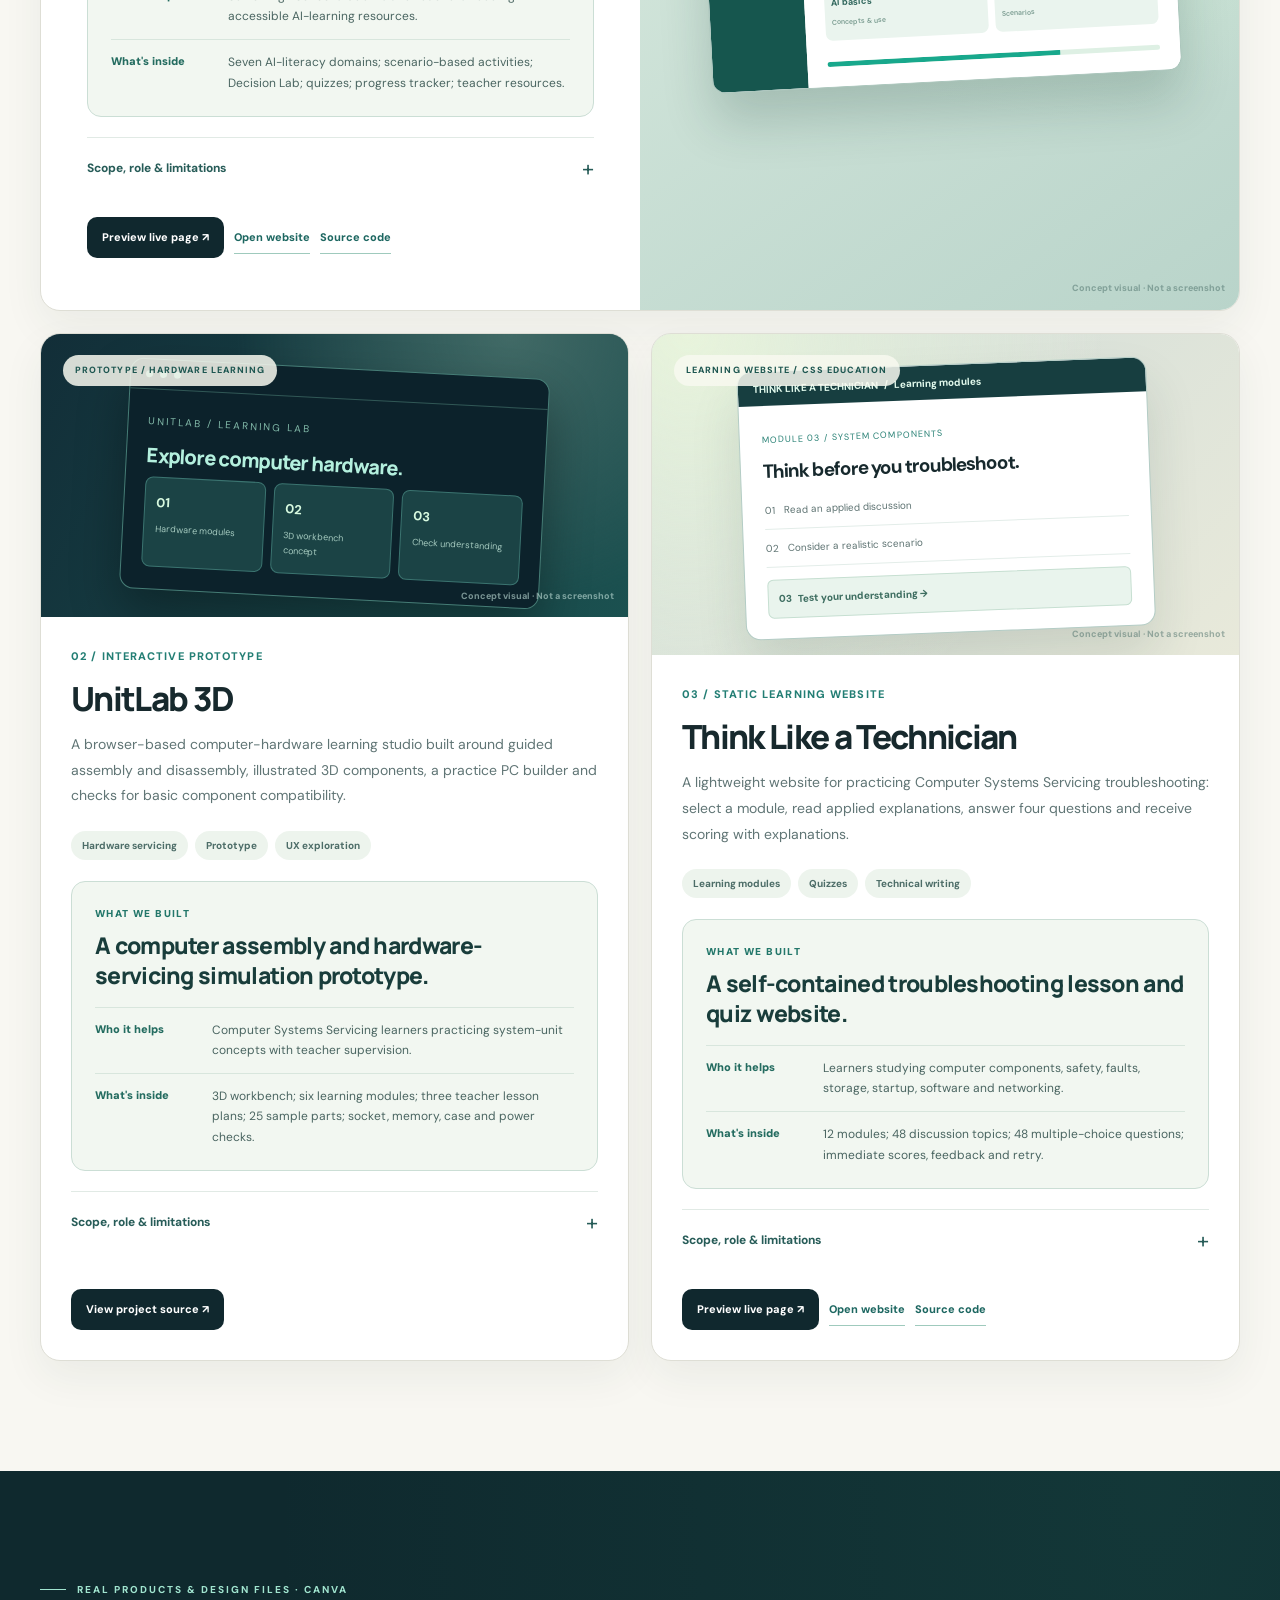
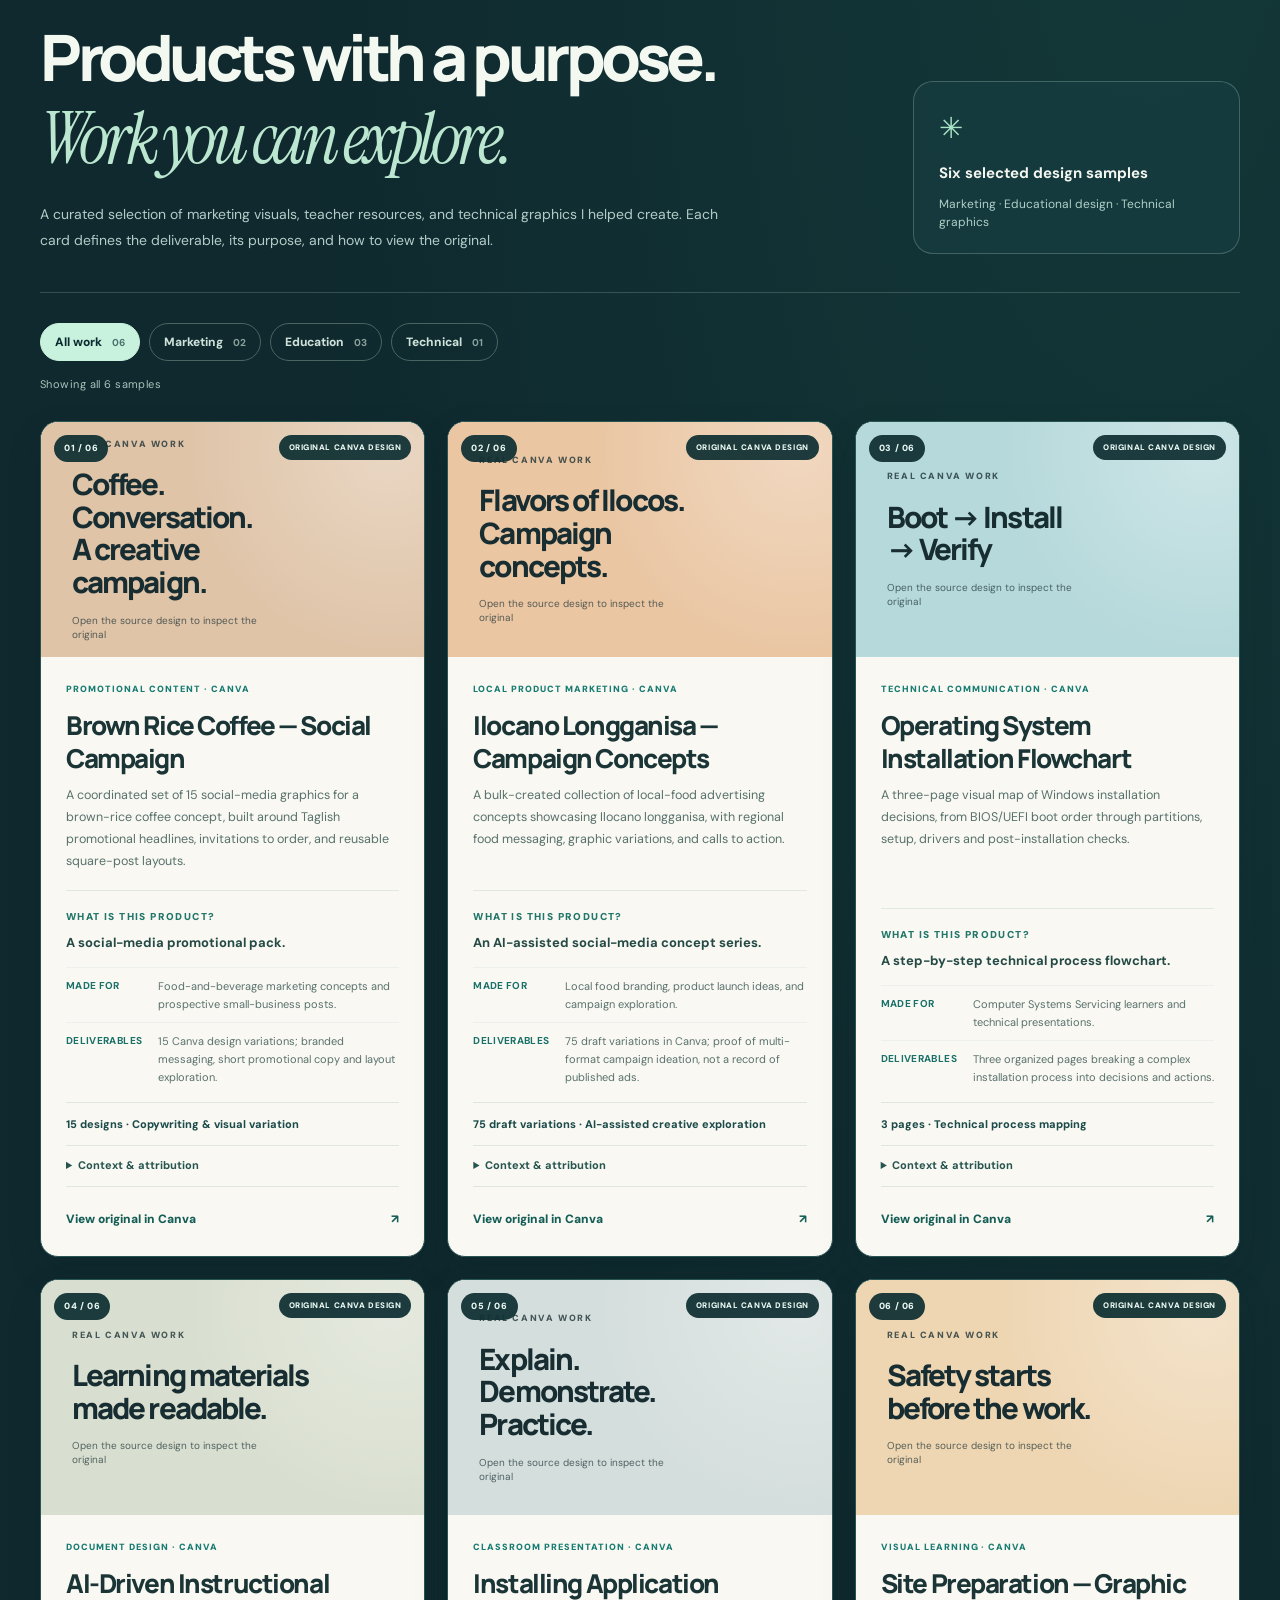
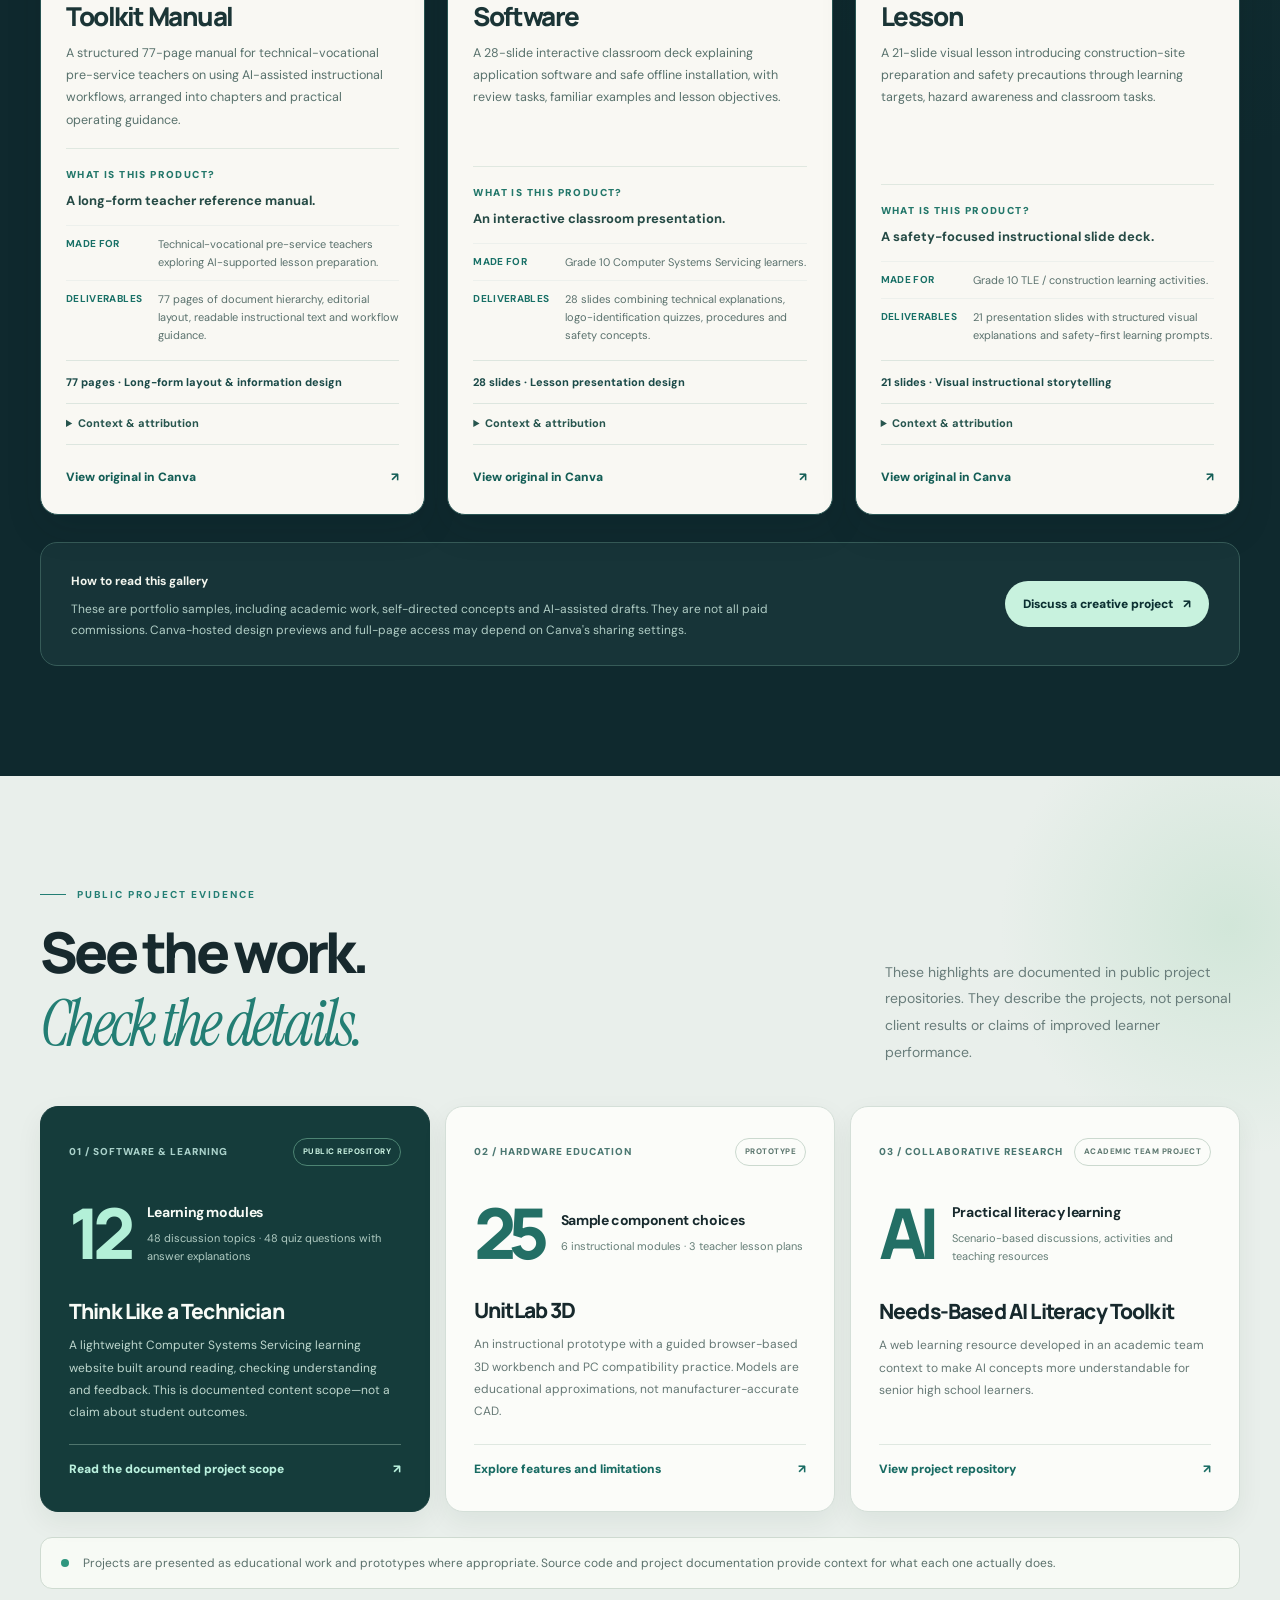
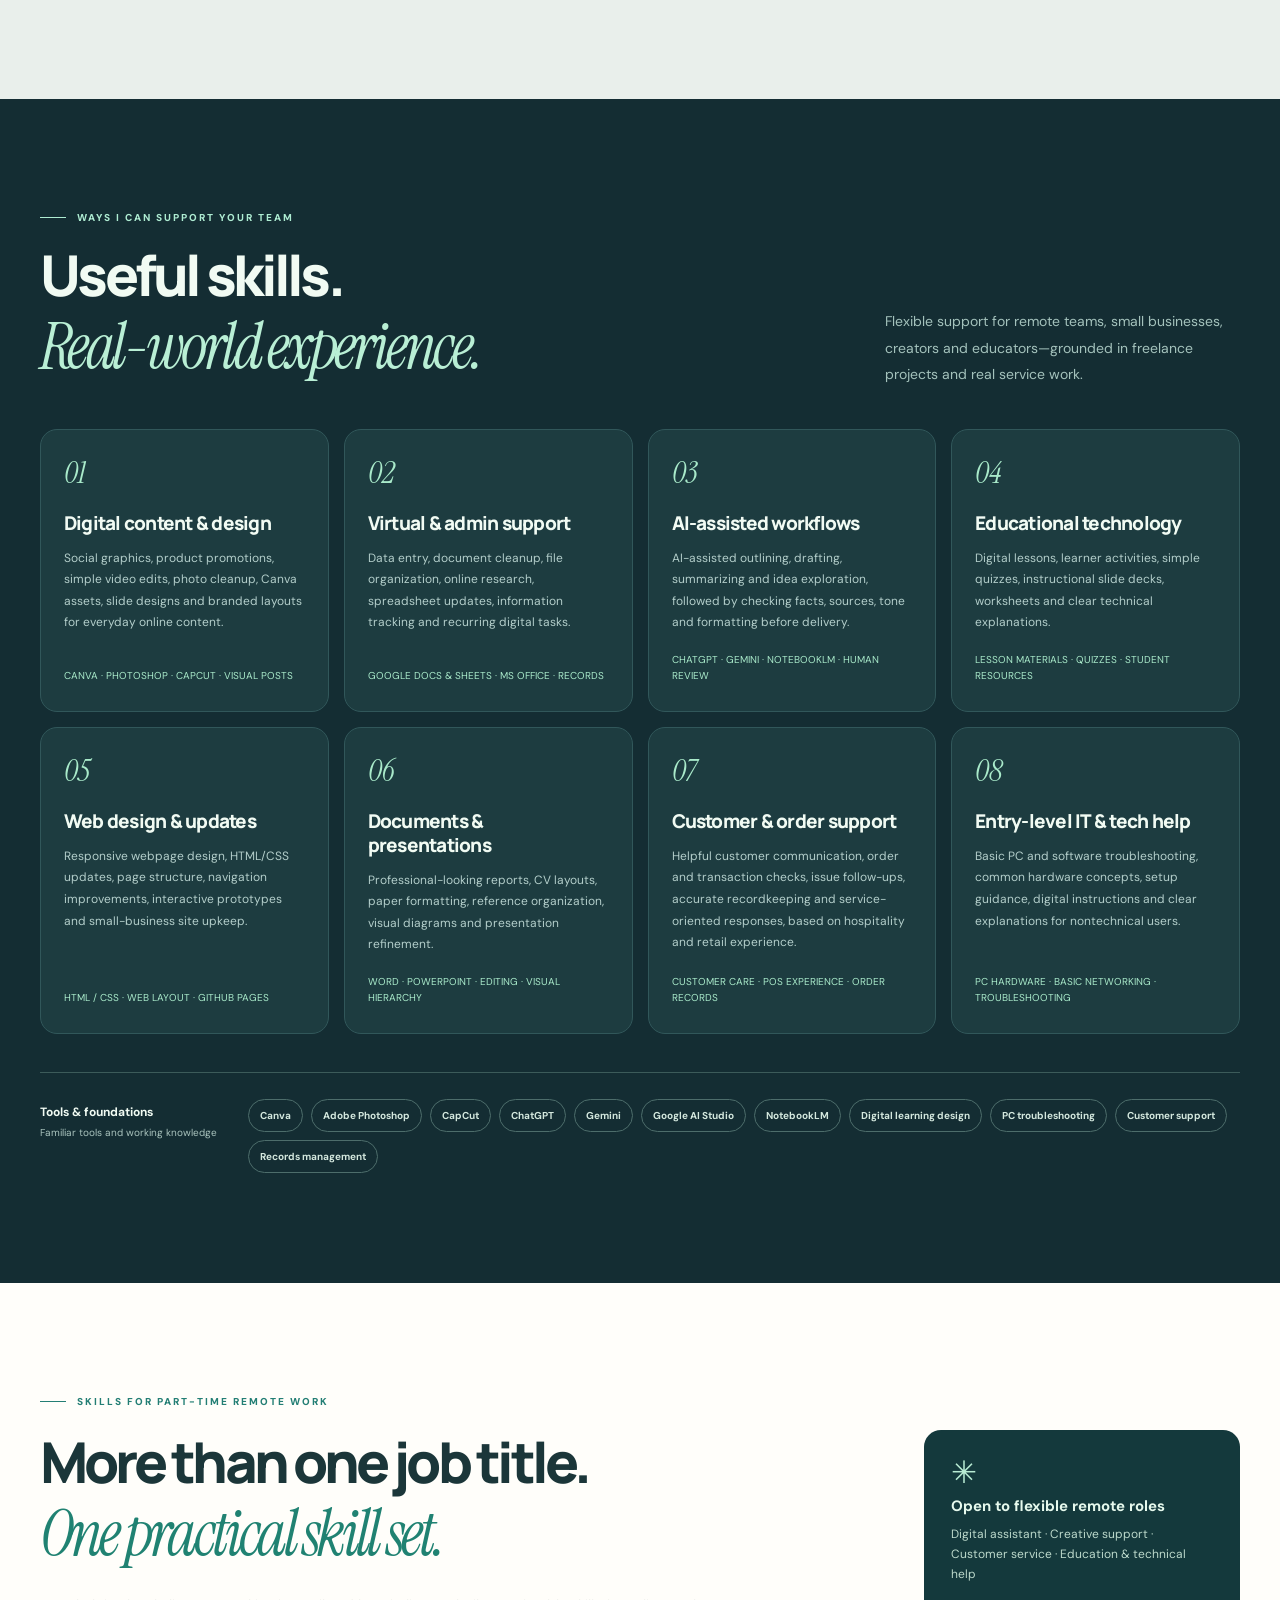
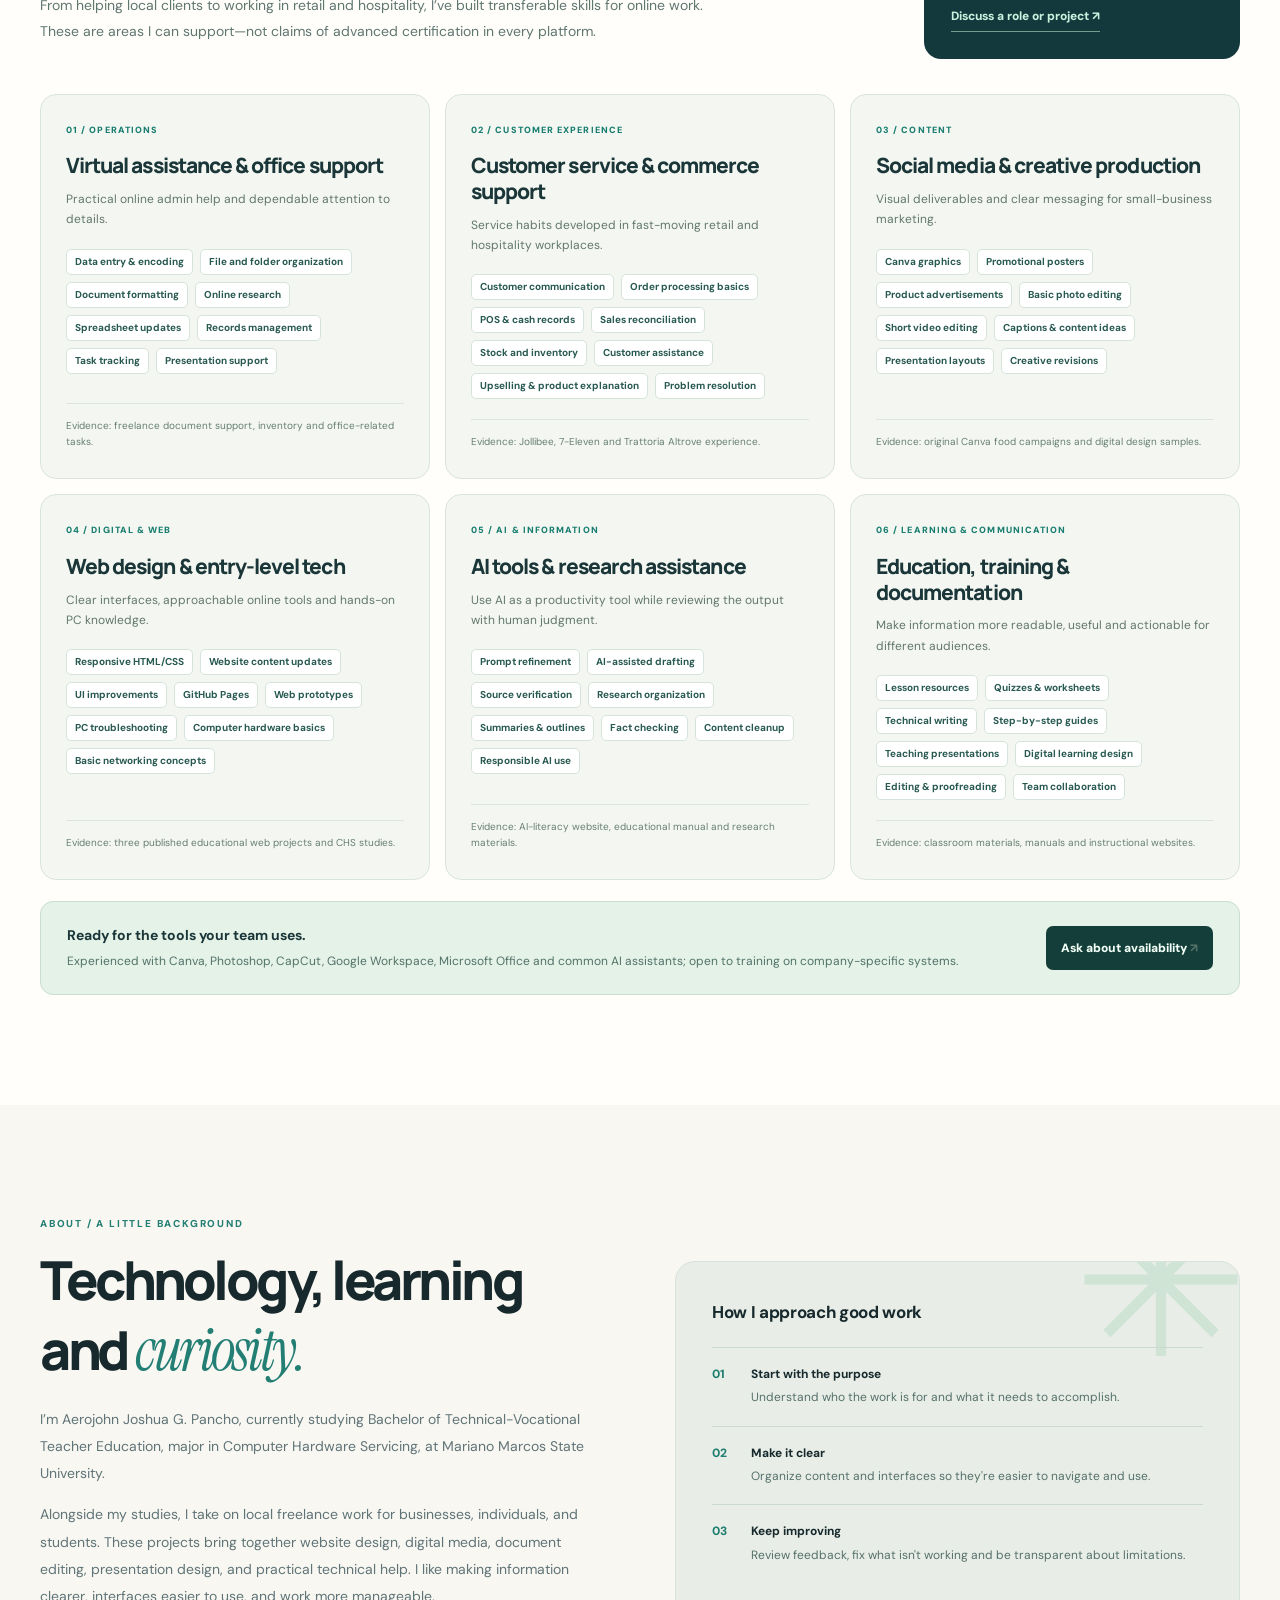
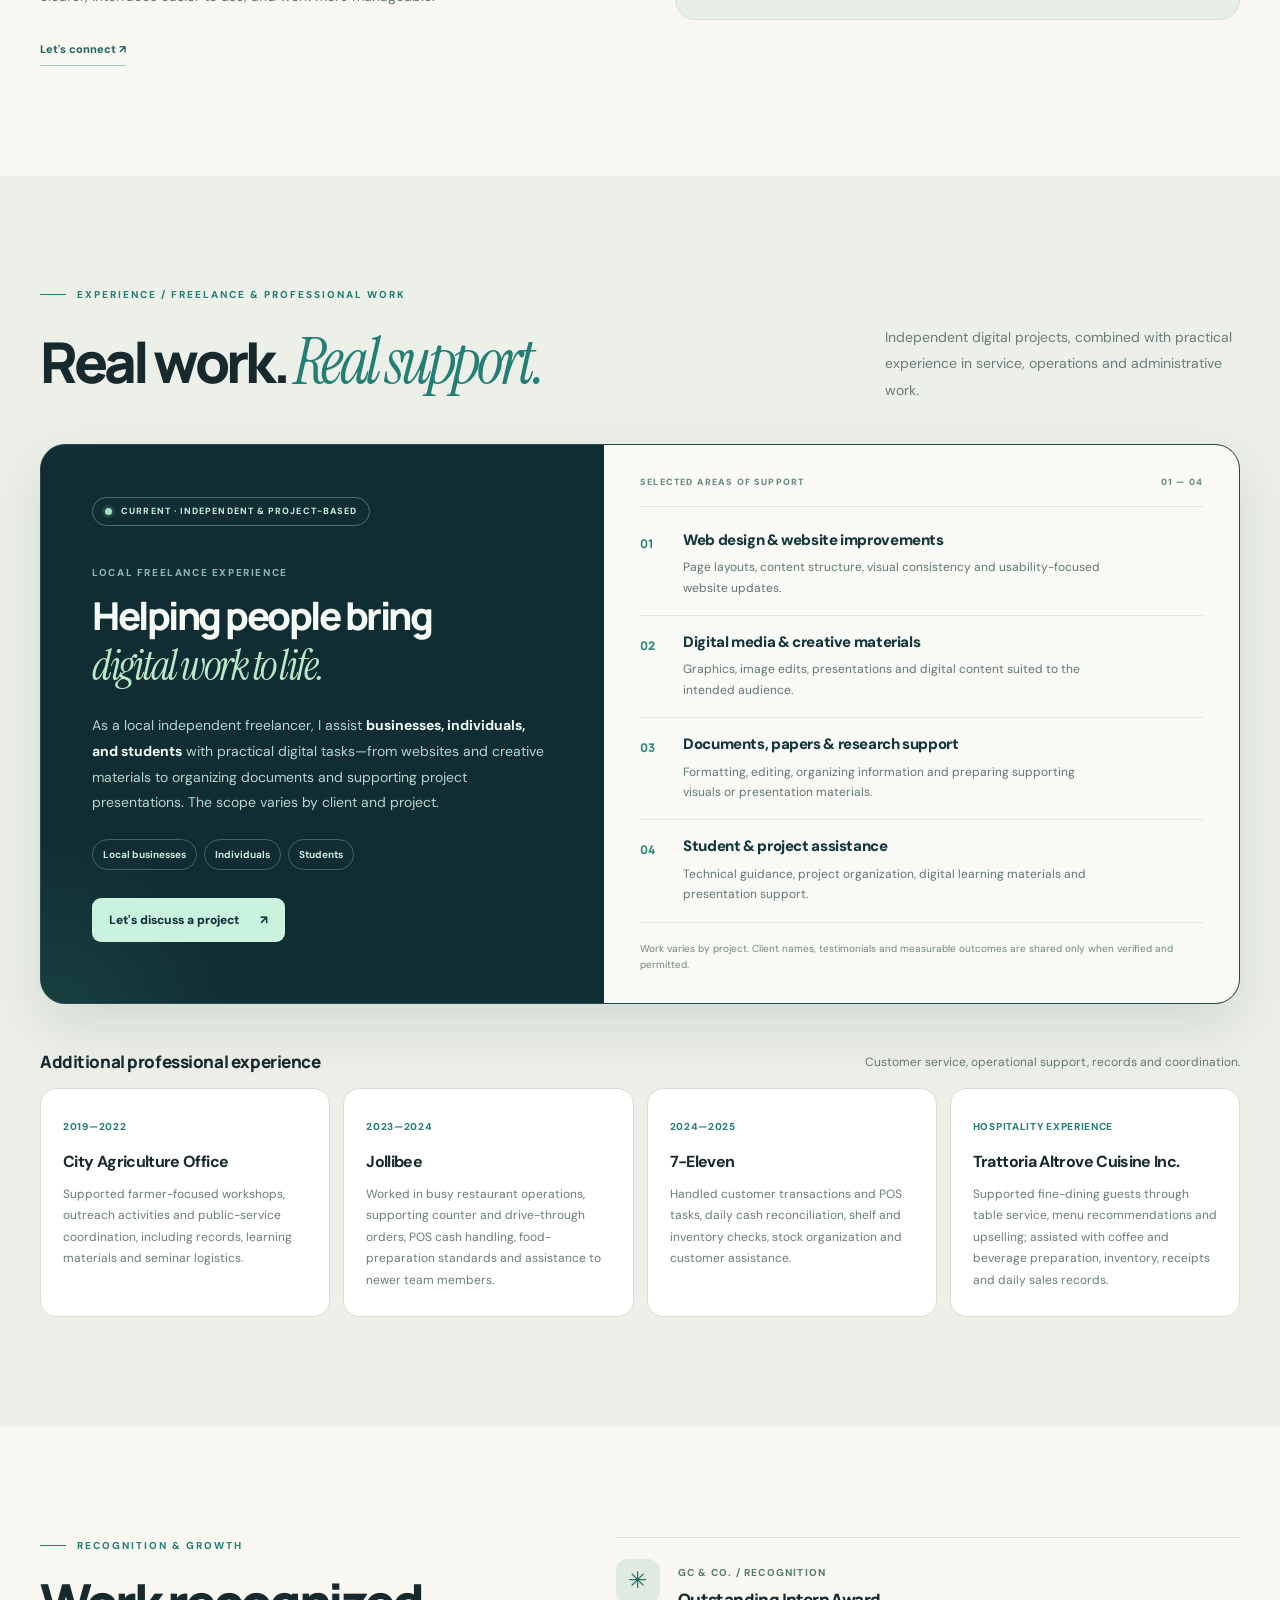
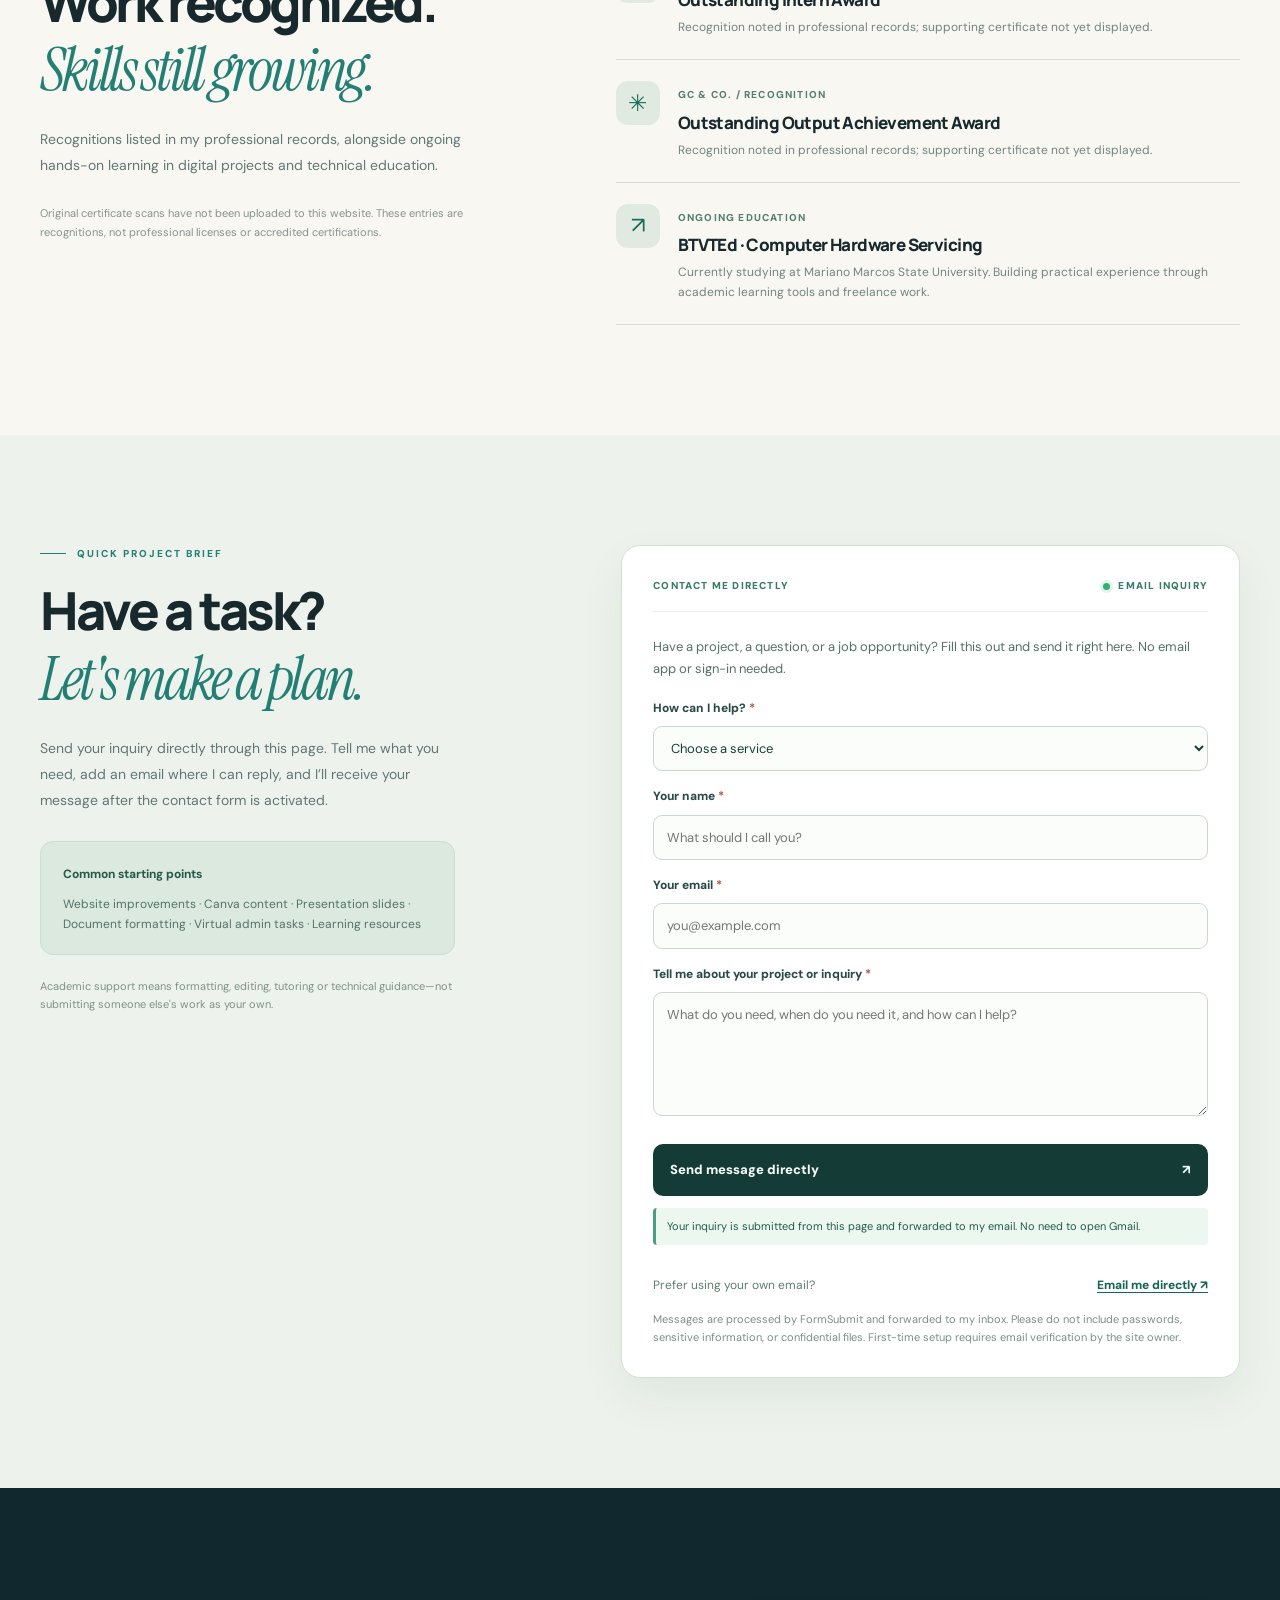
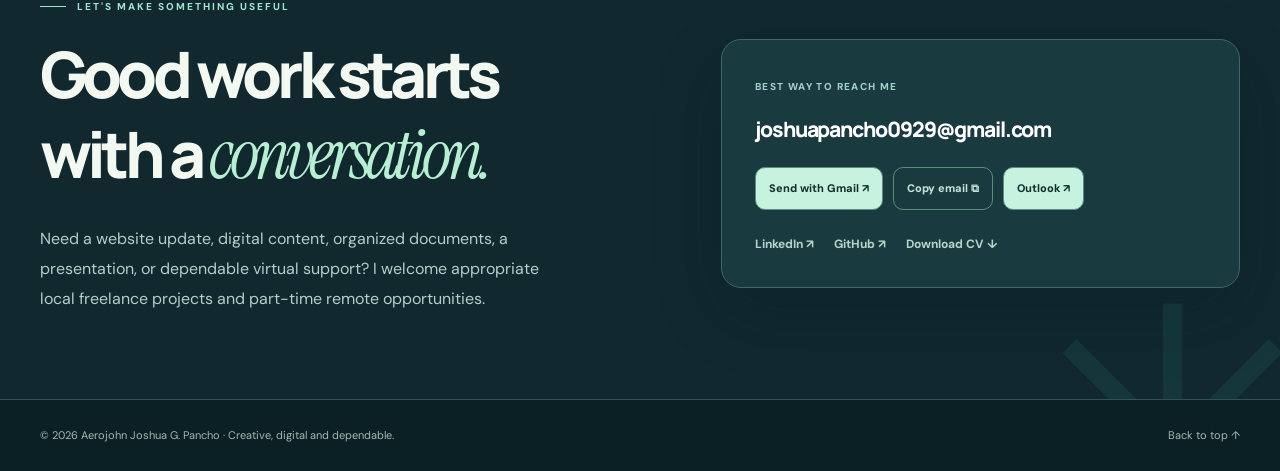
==== commit 4add4a2f: "Portfolio v9: replace draft-only inquiry with direct FormSubmit contact form" ====
--- a/index.html
+++ b/index.html
@@ -209,6 +209,22 @@
 @media(max-width:760px){.skills-hero{grid-template-columns:1fr;gap:10px}.skills-aside{padding:21px}.skills-hero h2{font-size:clamp(36px,7vw,52px)}.remote-skills{padding-block:85px}.skills-bottom{align-items:start;flex-direction:column}}
 @media(max-width:520px){.skill-groups{grid-template-columns:1fr}.skill-group{padding:23px 20px}.skills-bottom{padding:21px}.brief-alternates{grid-template-columns:1fr 1fr}.brief-alternates button:last-child{grid-column:1/-1}}
 @media(max-width:350px){.brief-alternates{grid-template-columns:1fr}.brief-alternates button:last-child{grid-column:auto}}
+
+/* V9 – direct contact experience */
+.brief-live-dot{display:inline-block;width:7px;height:7px;border-radius:50%;background:#35ad78;vertical-align:middle;margin-right:5px;box-shadow:0 0 0 3px #35ad7824}
+.brief-preamble{font-size:13px;line-height:1.72;color:#567068;margin:0 0 17px}
+.brief-form label .required-mark{color:#ad5946;font-weight:800}
+.brief-form input:required:invalid:not(:placeholder-shown),.brief-form textarea:required:invalid:not(:placeholder-shown){border-color:#bc9a78}
+.brief-honey{position:absolute;left:-99999px;top:auto;width:1px;height:1px;overflow:hidden}
+.brief-submit:disabled{opacity:.72;cursor:wait;pointer-events:none}
+.brief-submit.is-sending #briefSendIcon{animation:briefSpin .85s linear infinite}
+@keyframes briefSpin{to{transform:rotate(360deg)}}
+.brief-feedback[data-state="success"]{background:#edf8ef;color:#166343!important;border-left-color:#299468}
+.brief-feedback[data-state="error"]{background:#fff1ee;color:#9a3d34!important;border-left-color:#d26652}
+.brief-direct-backup{margin-top:15px;padding:15px 0 3px;font-size:12px;color:#607d70;display:flex;justify-content:space-between;align-items:center;gap:9px;flex-wrap:wrap}
+.brief-direct-backup a{font-weight:800;color:#176653;text-decoration:underline;text-underline-offset:3px}
+.brief-direct-backup a:hover{color:#0a3e33}
+@media(max-width:480px){.brief-head{font-size:9px;letter-spacing:.07em}.brief-preamble{font-size:12px}}
 </style>
 
 <meta property="og:type" content="website">
@@ -402,19 +418,38 @@
 
 <section class="section inquiry" id="inquiry" aria-labelledby="inquiry-title">
  <div class="container inquiry-layout">
-   <div class="inquiry-info"><div class="eyebrow sea">QUICK PROJECT BRIEF</div><h2 id="inquiry-title">Have a task?<br><em>Let's make a plan.</em></h2><p>Share a few details and open a ready-to-review message in Gmail or Outlook. No account with this portfolio is required.</p><div class="inquiry-help"><b>Common starting points</b><p>Website improvements · Canva content · Presentation slides · Document formatting · Virtual admin tasks · Learning resources</p></div><p class="inquiry-fine">Academic support means formatting, editing, tutoring or technical guidance—not submitting someone else's work as your own.</p></div>
-   <form id="briefForm" class="brief-form" aria-label="Compose a project inquiry">
-     <div class="brief-head"><span>YOUR PROJECT IN THREE STEPS</span><span>01 / 03</span></div>
-     <label for="briefType">What do you need help with?</label>
-     <select id="briefType" name="service" required><option value="">Select a service</option><option value="Website design or improvements">Website design or improvements</option><option value="Graphics or digital media">Graphics or digital media</option><option value="Document editing or presentation">Document editing or presentation</option><option value="Virtual or administrative support">Virtual or administrative support</option><option value="Customer service or order support">Customer service or order support</option><option value="Entry-level IT or technical assistance">Entry-level IT or technical assistance</option><option value="Part-time remote job opportunity">Part-time remote job opportunity</option><option value="Educational or technical project">Educational or technical project</option><option value="Other inquiry">Something else</option></select>
-     <label for="briefName">What should I call you? <span>(optional)</span></label>
-     <input id="briefName" name="name" maxlength="80" autocomplete="name" placeholder="Your name or team"><label for="briefReply">Your email address <span>(optional, so I can reply)</span></label><input id="briefReply" name="reply" type="email" maxlength="160" autocomplete="email" placeholder="you@example.com"/>
-     <label for="briefMessage">A few details about the task</label>
-     <textarea id="briefMessage" name="message" rows="4" maxlength="1200" placeholder="What are you trying to create, improve, or organize?" required></textarea>
-     <button class="brief-submit" type="submit" id="briefGmail">Continue in Gmail <span aria-hidden="true">↗</span></button>
-<div class="brief-alternates" aria-label="Other ways to prepare email"><button type="button" id="briefOutlook">Outlook Web ↗</button><button type="button" id="briefMail">Email app ↗</button><button type="button" id="briefCopy">Copy message ⧉</button></div>
-<p id="briefFeedback" class="brief-feedback" role="status" aria-live="polite">Choose an option above to prepare a draft. You review and press Send in your email service.</p>
-<p class="brief-disclaimer">This static website does not automatically send or store messages. Gmail and Outlook open in your browser; the email-app option requires a configured mail handler.</p>
+   <div class="inquiry-info"><div class="eyebrow sea">QUICK PROJECT BRIEF</div><h2 id="inquiry-title">Have a task?<br><em>Let's make a plan.</em></h2><p>Send your inquiry directly through this page. Tell me what you need, add an email where I can reply, and I’ll receive your message after the contact form is activated.</p><div class="inquiry-help"><b>Common starting points</b><p>Website improvements · Canva content · Presentation slides · Document formatting · Virtual admin tasks · Learning resources</p></div><p class="inquiry-fine">Academic support means formatting, editing, tutoring or technical guidance—not submitting someone else's work as your own.</p></div>
+   <form id="briefForm" class="brief-form" action="https://formsubmit.co/joshuapancho0929@gmail.com" method="POST" aria-label="Send a message to Aerojohn">
+     <div class="brief-head"><span>CONTACT ME DIRECTLY</span><span><span class="brief-live-dot" aria-hidden="true"></span> EMAIL INQUIRY</span></div>
+     <p class="brief-preamble">Have a project, a question, or a job opportunity? Fill this out and send it right here. No email app or sign-in needed.</p>
+     <label for="briefType">How can I help? <span class="required-mark">*</span></label>
+     <select id="briefType" name="service" required>
+      <option value="">Choose a service</option>
+      <option value="Website design or improvements">Website design or improvements</option>
+      <option value="Graphics or digital media">Graphics or digital media</option>
+      <option value="Document editing or presentation">Document editing or presentation</option>
+      <option value="Virtual or administrative support">Virtual or administrative support</option>
+      <option value="Customer service or order support">Customer service or order support</option>
+      <option value="Entry-level IT or technical assistance">Entry-level IT or technical assistance</option>
+      <option value="Part-time remote job opportunity">Part-time remote job opportunity</option>
+      <option value="Educational or technical project">Educational or technical project</option>
+      <option value="Other inquiry">Something else</option>
+     </select>
+     <label for="briefName">Your name <span class="required-mark">*</span></label>
+     <input id="briefName" name="name" type="text" maxlength="80" autocomplete="name" placeholder="What should I call you?" required/>
+     <label for="briefReply">Your email <span class="required-mark">*</span></label>
+     <input id="briefReply" name="email" type="email" maxlength="160" autocomplete="email" placeholder="you@example.com" required/>
+     <label for="briefMessage">Tell me about your project or inquiry <span class="required-mark">*</span></label>
+     <textarea id="briefMessage" name="message" rows="5" minlength="10" maxlength="2000" placeholder="What do you need, when do you need it, and how can I help?" required></textarea>
+     <input type="hidden" name="_subject" id="briefSubject" value="New portfolio inquiry"/>
+     <input type="hidden" name="_template" value="table"/>
+     <input type="hidden" name="_captcha" value="false"/>
+     <input type="hidden" name="_url" value="https://kittieee0929.github.io/Aerojohn-Joshua-Pancho-Portfolio/"/>
+     <div class="brief-honey" aria-hidden="true"><label for="briefWebsite">Leave this empty</label><input id="briefWebsite" type="text" name="_honey" tabindex="-1" autocomplete="off"/></div>
+     <button class="brief-submit" type="submit" id="briefSend"><span id="briefSendText">Send message directly</span><span aria-hidden="true" id="briefSendIcon">↗</span></button>
+     <p id="briefFeedback" class="brief-feedback" data-state="info" role="status" aria-live="polite">Your inquiry is submitted from this page and forwarded to my email. No need to open Gmail.</p>
+     <div class="brief-direct-backup">Prefer using your own email? <a href="mailto:joshuapancho0929@gmail.com?subject=Portfolio%20inquiry">Email me directly ↗</a></div>
+     <p class="brief-disclaimer">Messages are processed by FormSubmit and forwarded to my inbox. Please do not include passwords, sensitive information, or confidential files. First-time setup requires email verification by the site owner.</p>
    </form>
  </div>
 </section>
@@ -440,30 +475,14 @@
  const projectBrief=document.querySelector('#briefForm');
  const destination='joshuapancho0929@gmail.com';
  const briefFeedback=document.querySelector('#briefFeedback');
- function prepareDraft(){
-  if(!projectBrief.reportValidity())return null;
-  const type=document.querySelector('#briefType').value.trim();
-  const name=document.querySelector('#briefName').value.trim();
-  const reply=document.querySelector('#briefReply').value.trim();
-  const desc=document.querySelector('#briefMessage').value.trim();
-  if(!type||!desc)return null;
-  const subject='Portfolio inquiry — '+type;
-  const body=['Hello, I found your portfolio and would like to get in touch.','','Topic: '+type,'Name / organization: '+(name||'Not specified'),'My email: '+(reply||'Not specified'),'','Message:',desc,'','Thank you!'].join('\n');
-  return {subject,body};
- }
- function webmailUrl(service,draft){
-  const e=encodeURIComponent;
-  return service==='outlook' ?
-    'https://outlook.live.com/mail/0/deeplink/compose?to='+e(destination)+'&subject='+e(draft.subject)+'&body='+e(draft.body) :
-    'https://mail.google.com/mail/?view=cm&fs=1&to='+e(destination)+'&su='+e(draft.subject)+'&body='+e(draft.body);
- }
- function feedback(message){if(briefFeedback)briefFeedback.textContent=message;notify(message)}
- function openCompose(service){
-  const draft=prepareDraft();if(!draft){feedback('Please choose a service and describe your request.');return}
-  const url=webmailUrl(service,draft);
-  // Navigate directly from the user's click: no fragile local mailto handler or popup blocker.
-  feedback('Opening '+(service==='outlook'?'Outlook':'Gmail')+' with your draft. Please review and press Send.');
-  window.location.assign(url);
+ const briefSend=document.querySelector('#briefSend');
+ const briefSendText=document.querySelector('#briefSendText');
+ const briefSendIcon=document.querySelector('#briefSendIcon');
+ let sending=false;
+ function setFeedback(message,state='info'){
+   if(!briefFeedback)return;
+   briefFeedback.textContent=message;
+   briefFeedback.dataset.state=state;
  }
  async function copyText(text){
   try{if(navigator.clipboard&&window.isSecureContext){await navigator.clipboard.writeText(text);return true}}catch(e){}
@@ -471,20 +490,49 @@
   let ok=false;try{ok=document.execCommand('copy')}catch(e){}temp.remove();return ok;
  }
  if(projectBrief){
-  projectBrief.addEventListener('submit',e=>{e.preventDefault();openCompose('gmail')});
-  document.querySelector('#briefOutlook').addEventListener('click',()=>openCompose('outlook'));
-  document.querySelector('#briefMail').addEventListener('click',()=>{
-    const d=prepareDraft();if(!d){feedback('Please complete the service and message fields first.');return}
-    const mailto='mailto:'+destination+'?subject='+encodeURIComponent(d.subject)+'&body='+encodeURIComponent(d.body);
-    feedback('Opening the email app. If nothing happens, choose Gmail or Outlook instead.');
-    window.location.href=mailto;
-  });
-  document.querySelector('#briefCopy').addEventListener('click',async()=>{
-    const d=prepareDraft();if(!d){feedback('Please complete the service and message fields first.');return}
-    const body='To: '+destination+'\nSubject: '+d.subject+'\n\n'+d.body;
-    const ok=await copyText(body);
-    feedback(ok?'Email details copied. Paste them into any email service.':'Unable to copy automatically. Use Gmail or Outlook instead.');
-  });
+   projectBrief.addEventListener('submit',async e=>{
+     e.preventDefault();
+     if(sending||!projectBrief.reportValidity())return;
+     const type=document.querySelector('#briefType').value.trim();
+     const fullName=document.querySelector('#briefName').value.trim();
+     const email=document.querySelector('#briefReply').value.trim();
+     const message=document.querySelector('#briefMessage').value.trim();
+     const honeypot=document.querySelector('#briefWebsite').value;
+     if(!type||!fullName||!email||message.length<10){setFeedback('Please complete all fields and write a message of at least 10 characters.','error');return;}
+     if(honeypot){setFeedback('Your message could not be submitted. Please contact me by email.','error');return;}
+     document.querySelector('#briefSubject').value='New portfolio inquiry — '+type;
+     const formData=new FormData(projectBrief);
+     sending=true;
+     briefSend.disabled=true;
+     briefSend.classList.add('is-sending');
+     briefSendText.textContent='Sending your message…';
+     briefSendIcon.textContent='◌';
+     setFeedback('Submitting securely through the contact service…','info');
+     const controller=new AbortController();
+     const timeout=setTimeout(()=>controller.abort(),16000);
+     try{
+       const payload=Object.fromEntries(formData.entries());
+       const response=await fetch('https://formsubmit.co/ajax/'+encodeURIComponent(destination),{
+          method:'POST',headers:{'Content-Type':'application/json','Accept':'application/json'},
+          body:JSON.stringify(payload),signal:controller.signal
+       });
+       let data={};try{data=await response.json()}catch(err){throw new Error('The contact service did not return a valid response.');}
+       if(!response.ok||data.success===false||data.success==='false'||data.error)throw new Error('The contact service could not accept your message.');
+       setFeedback('✓ Message submitted! Thank you for reaching out. Delivery may require one-time mailbox activation by the site owner.','success');
+       projectBrief.reset();
+       notify('Message submitted');
+     }catch(err){
+       const timedOut=err?.name==='AbortError';
+       setFeedback(timedOut?'The request timed out, so delivery is unconfirmed. Please use the email link below.':'Message could not be confirmed. Please retry or use the email link below.','error');
+     }finally{
+       clearTimeout(timeout);
+       sending=false;
+       briefSend.disabled=false;
+       briefSend.classList.remove('is-sending');
+       briefSendText.textContent='Send message directly';
+       briefSendIcon.textContent='↗';
+     }
+   });
  }
 window.addEventListener('keydown',e=>{if(e.key==='Escape')closeMenu()});
 })();
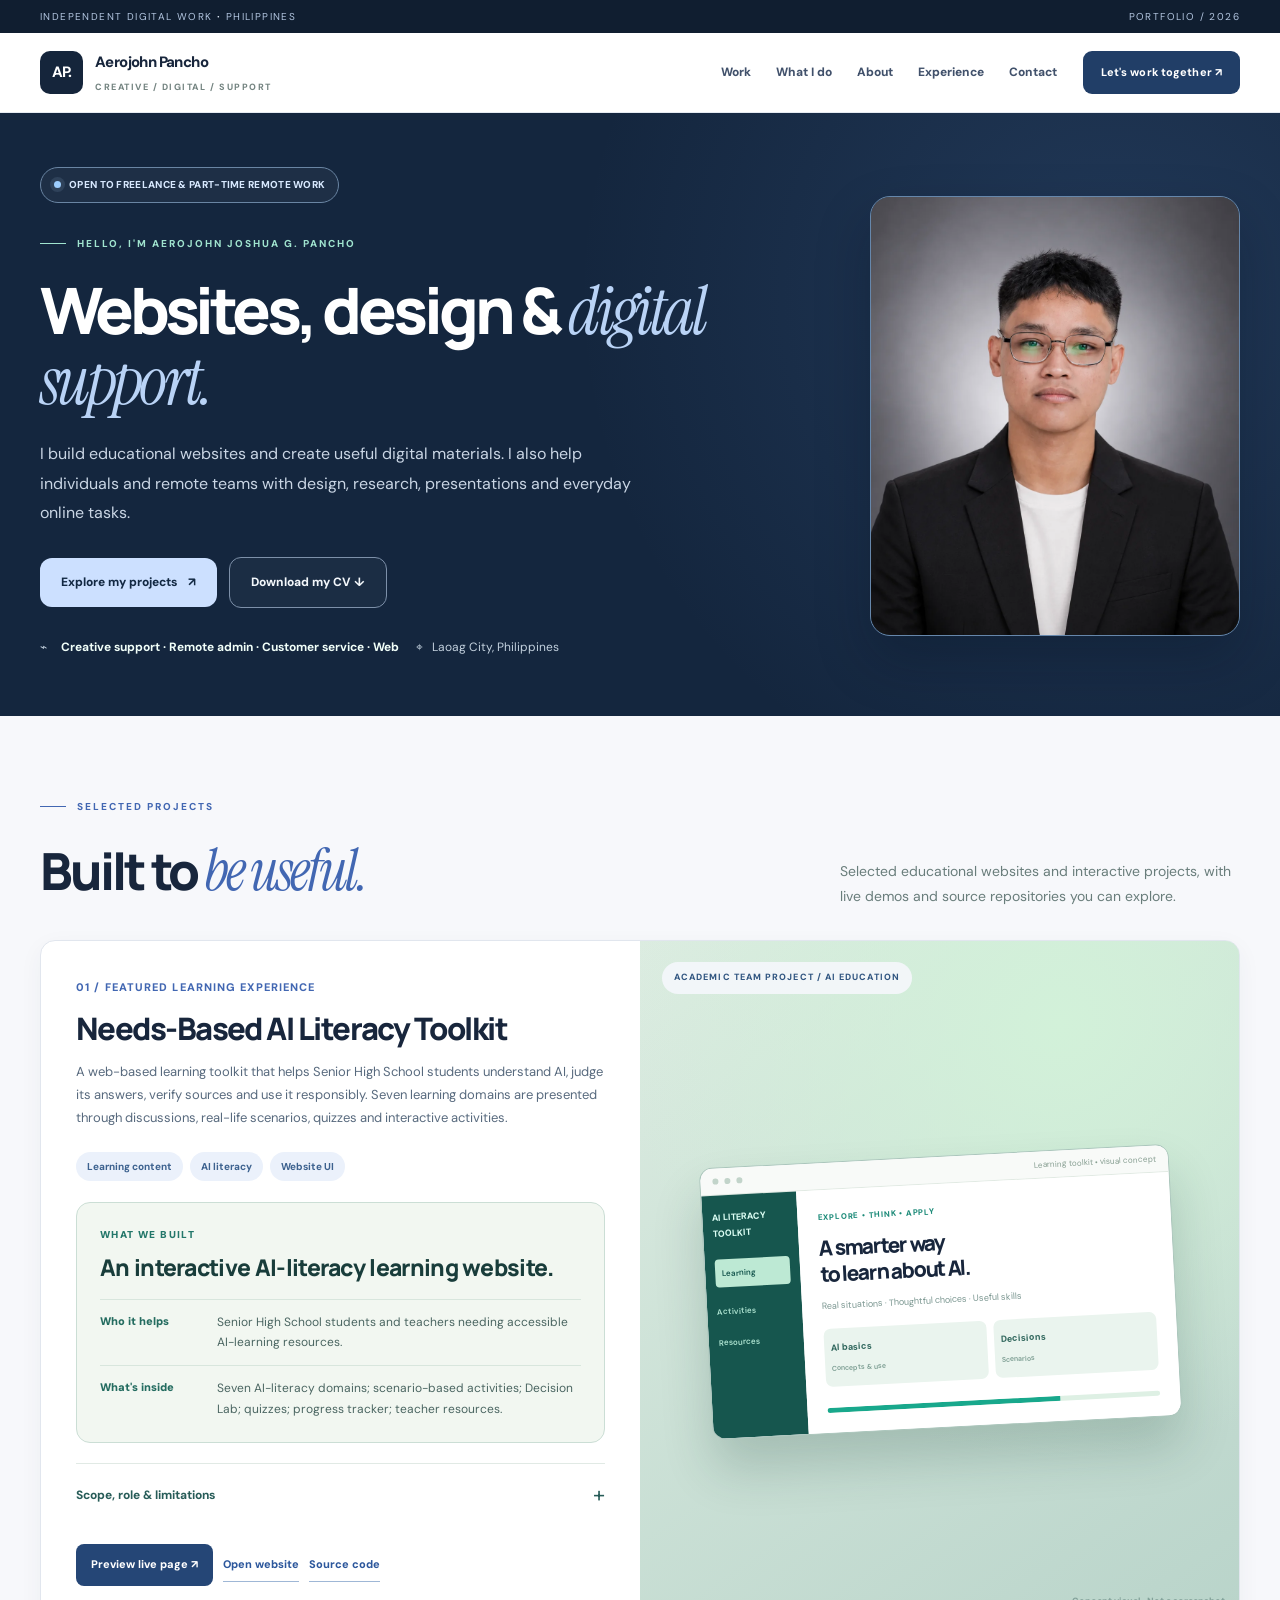
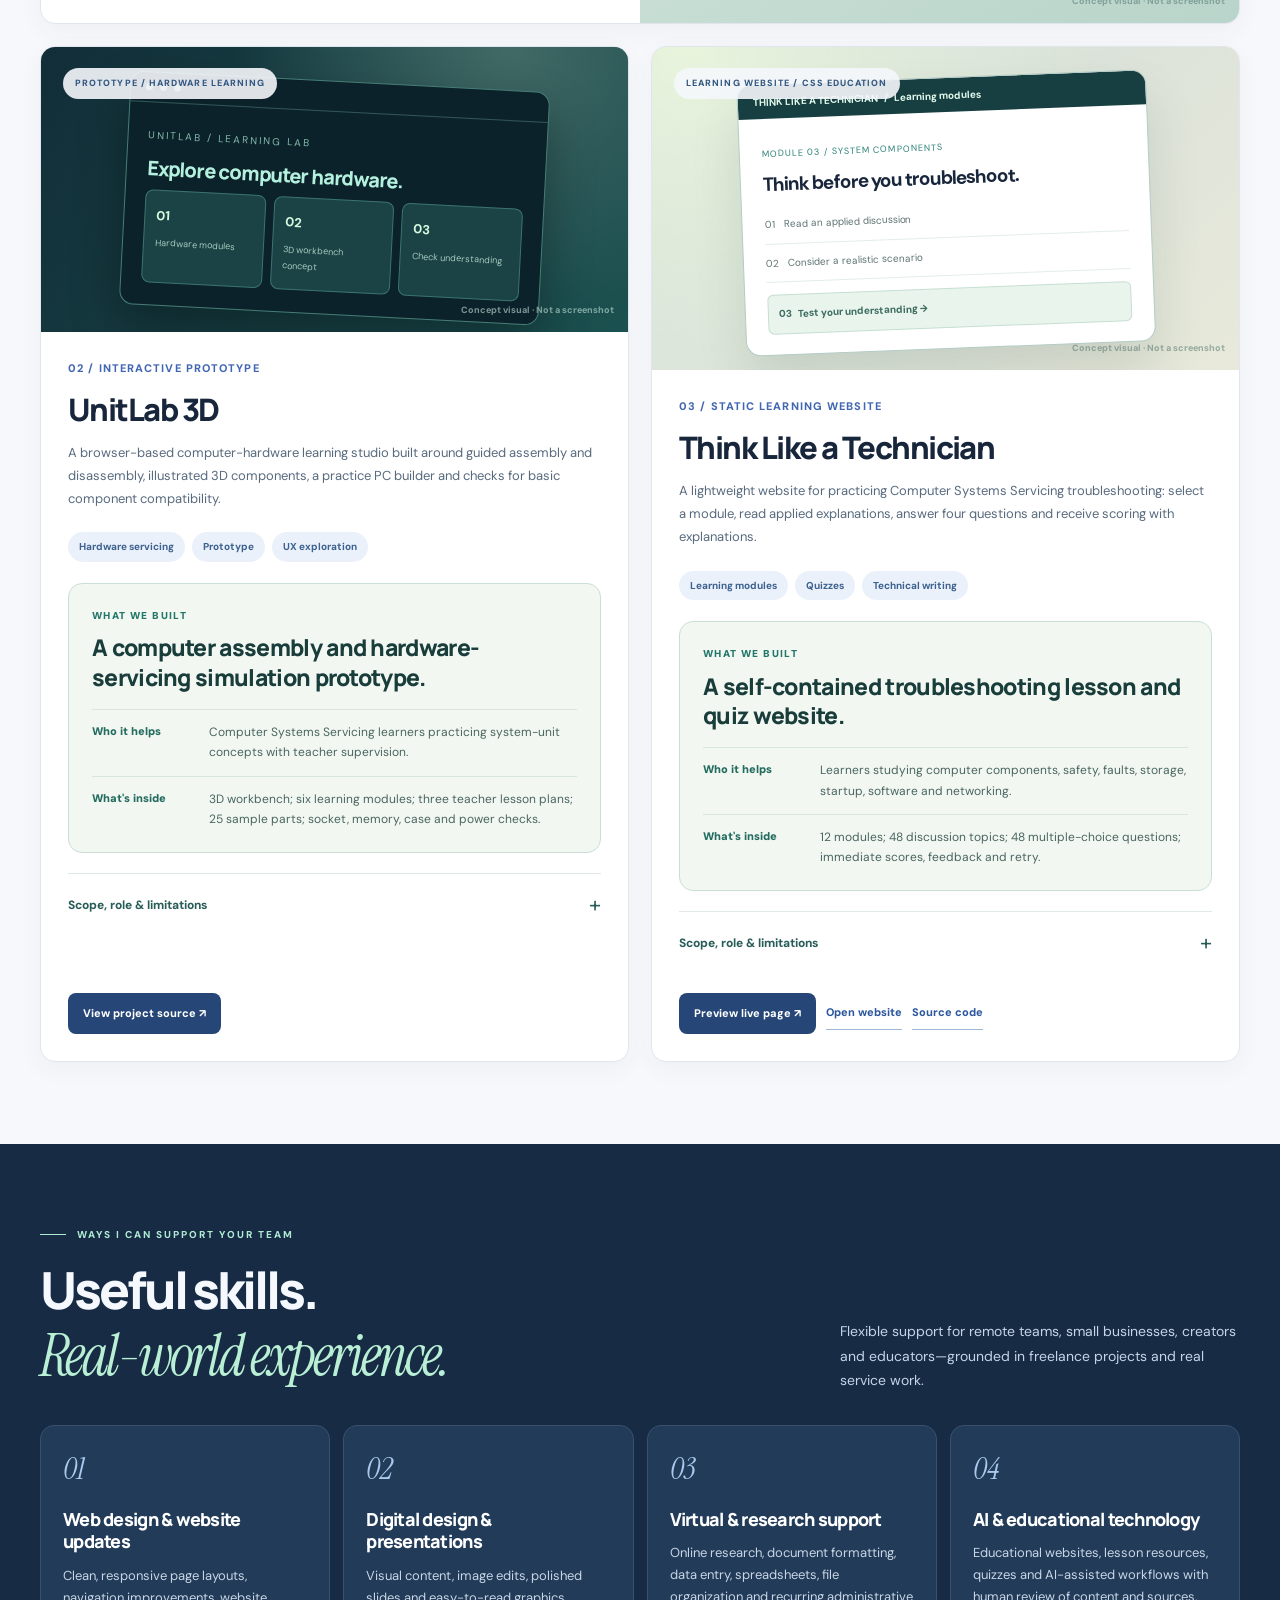
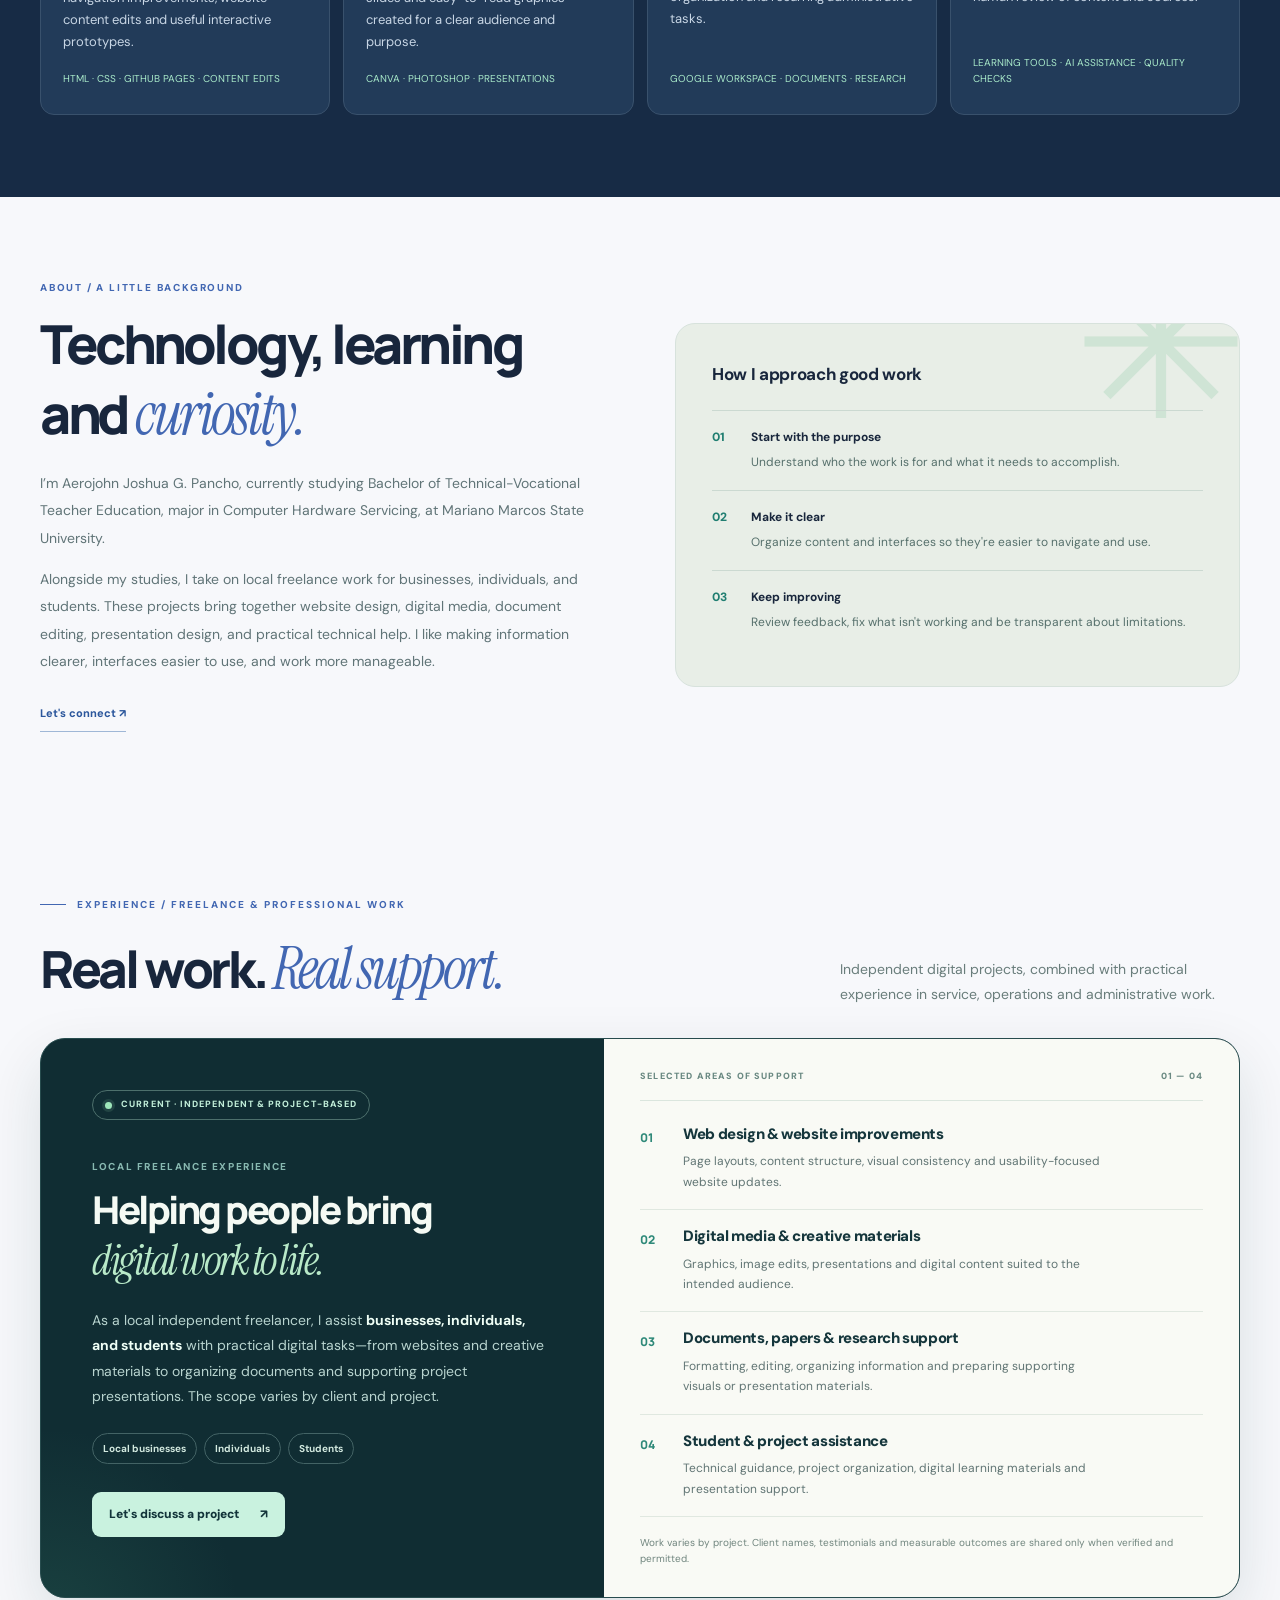
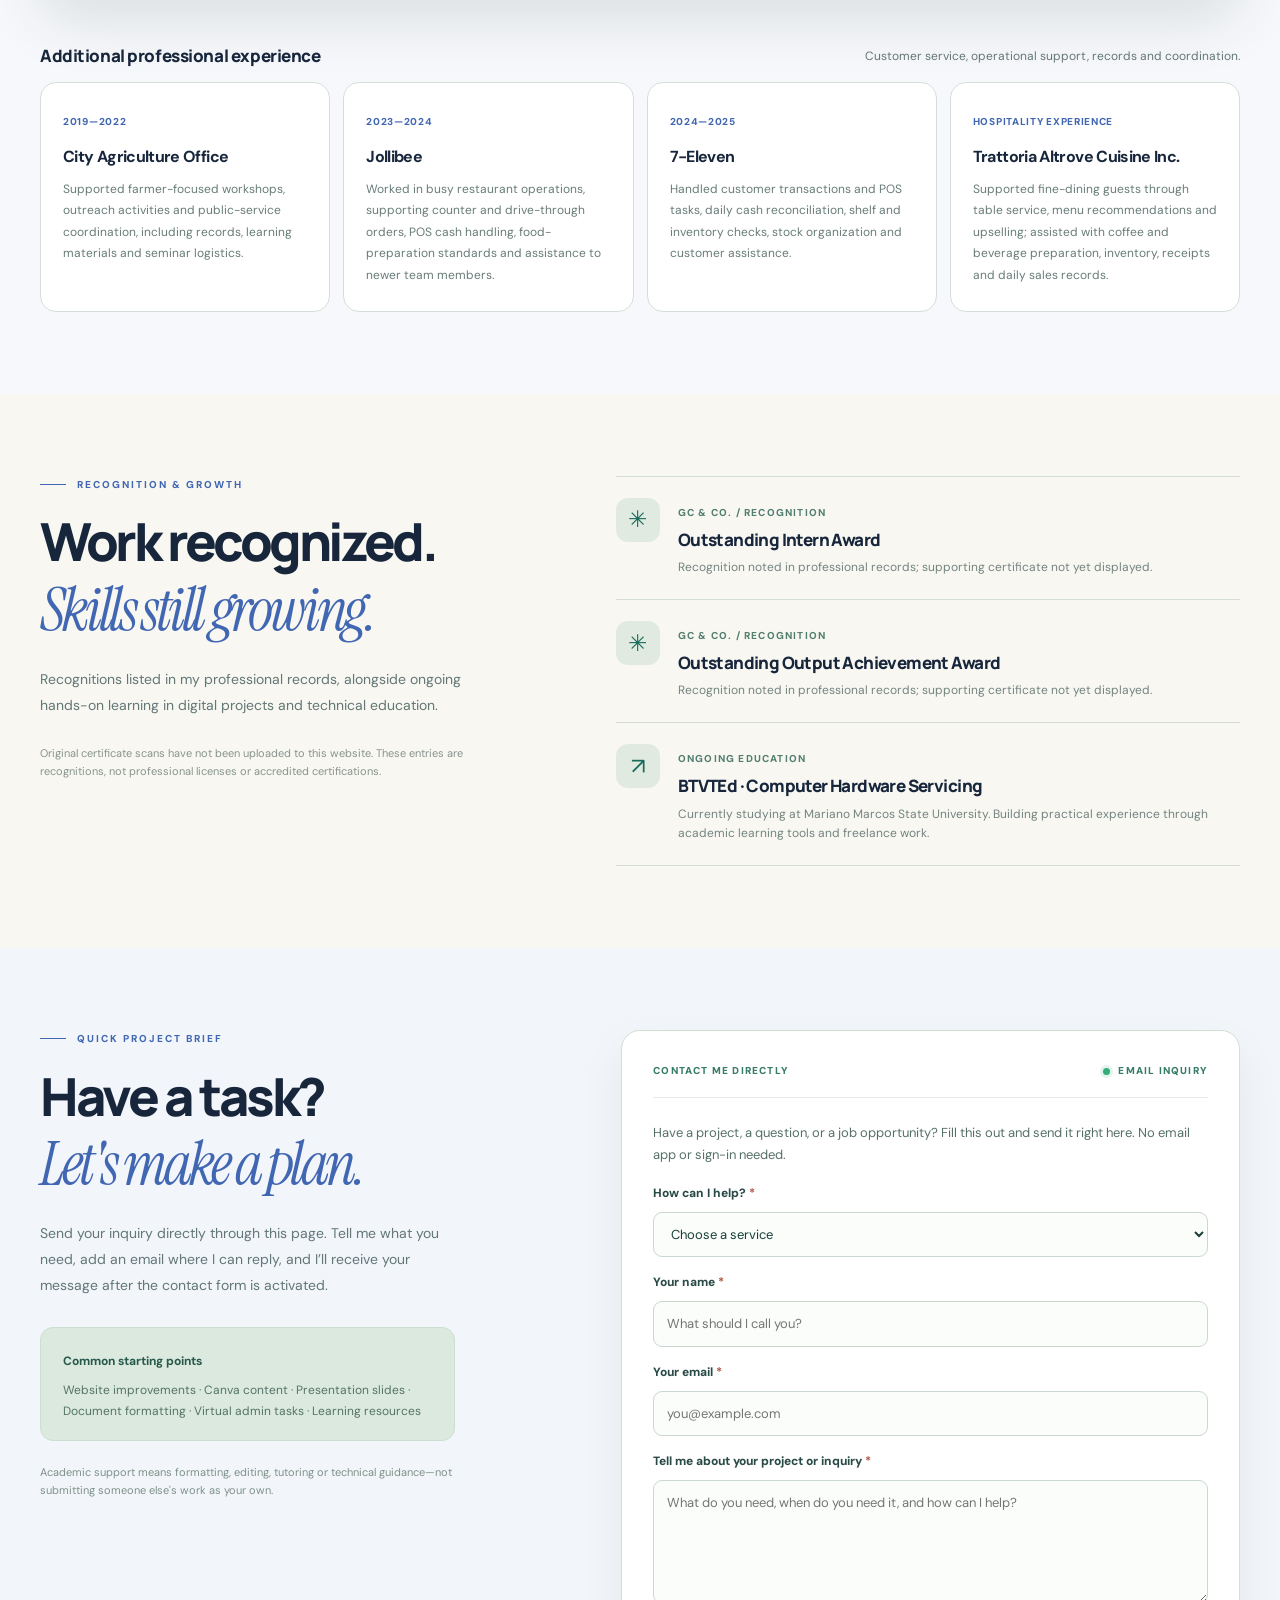
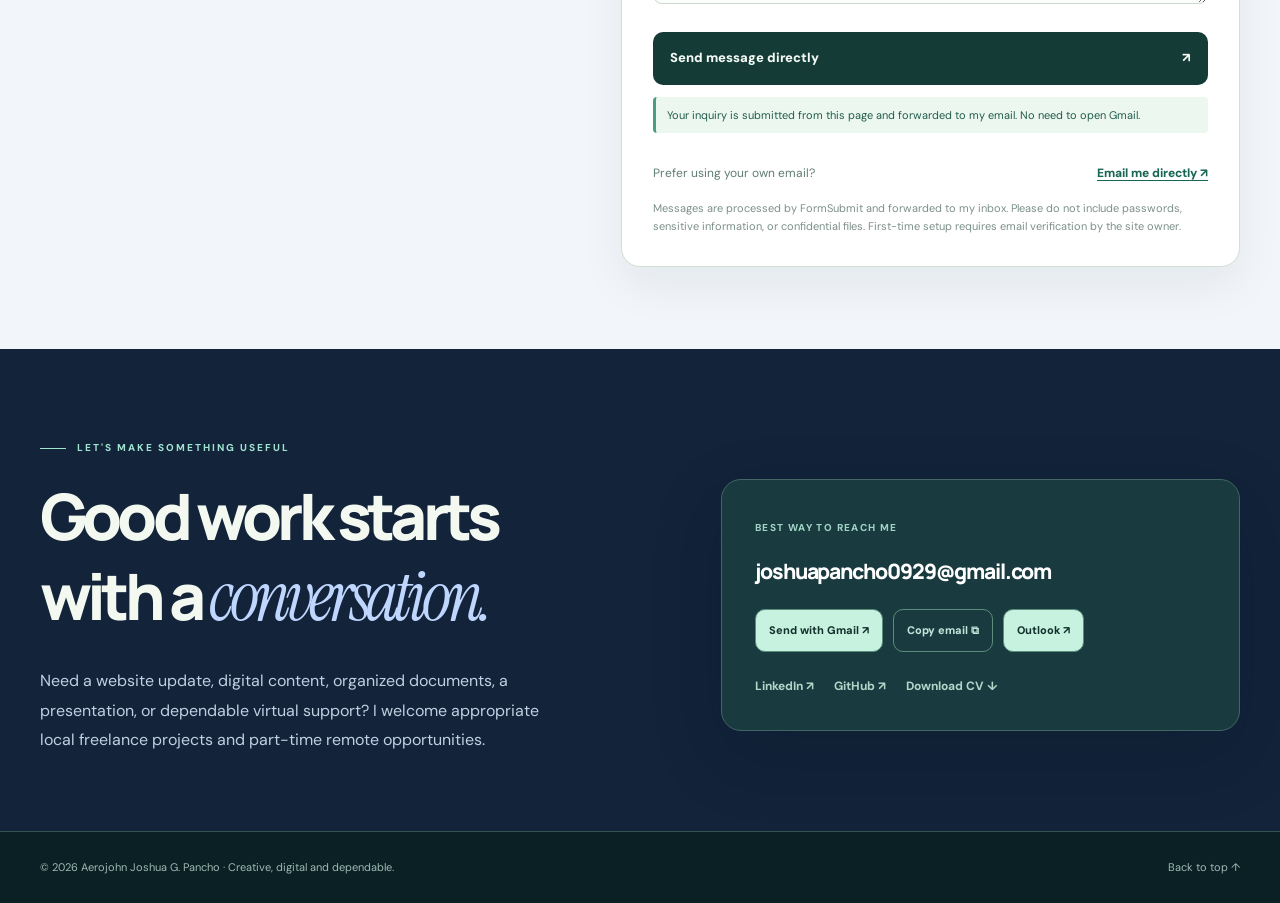
==== commit 4b805952: "Refresh portfolio layout; temporarily remove product and Canva showcase" ====
--- a/index.html
+++ b/index.html
@@ -3,7 +3,7 @@
 <head>
 <meta charset="utf-8"><meta name="viewport" content="width=device-width, initial-scale=1">
 <meta name="color-scheme" content="light"><meta name="theme-color" content="#10282e">
-<meta name="description" content="Aerojohn Joshua G. Pancho — creative digital support, virtual assistance, educational websites and AI-assisted content. Explore actual Canva designs, digital marketing samples and learning websites, then get in touch for remote opportunities.">
+<meta name="description" content="Aerojohn Joshua G. Pancho — creative digital support, virtual assistance, educational websites and AI-assisted content. Explore real educational websites, freelance services and practical digital support projects.">
 <meta property="og:type" content="website"><meta property="og:title" content="Aerojohn Pancho — Digital Creative & Remote Support"><meta property="og:description" content="Freelance web design, digital media, creative project support and educational technology by Aerojohn Joshua G. Pancho.">
 <title>Aerojohn Pancho | Web Design, Digital Media, Virtual Assistance & EdTech</title>
 <link rel="icon" href="data:image/svg+xml,%3Csvg xmlns='http://www.w3.org/2000/svg' viewBox='0 0 100 100'%3E%3Crect width='100' height='100' rx='22' fill='%2310282e'/%3E%3Ctext x='50' y='66' text-anchor='middle' font-family='Arial,sans-serif' font-weight='900' font-size='45' fill='%23e8eecb'%3EAP%3C/text%3E%3C/svg%3E">
@@ -225,6 +225,50 @@
 .brief-direct-backup a{font-weight:800;color:#176653;text-decoration:underline;text-underline-offset:3px}
 .brief-direct-backup a:hover{color:#0a3e33}
 @media(max-width:480px){.brief-head{font-size:9px;letter-spacing:.07em}.brief-preamble{font-size:12px}}
+
+/* 2026 recruiter-first portfolio refresh */
+:root{--ink:#18263c;--ink2:#526277;--night:#15253b;--night2:#1b3556;--cream:#f7f8fb;--paper:#edf1f6;--mint:#d9e8ff;--sea:#4267b2;--citrus:#e9ecf5;--border:#dfe5ec;--sans:'DM Sans',Arial,sans-serif;--display:'Manrope',Arial,sans-serif}
+body{background:var(--cream);color:var(--ink);font-size:15px;line-height:1.75}
+.topline{background:#101e30;color:#b3c6e0}.topline strong{color:#e8f2ff}
+.site-header{background:rgba(255,255,255,.97);border-bottom:1px solid #e6ebf2}
+.monogram{background:var(--night);color:#fff;border-radius:10px}
+.main-nav{gap:25px}.main-nav a{font-size:12px;color:#41516b}.main-nav a:hover,.main-nav a.active{color:#2d5ca6}
+.nav-cta{background:#213e67;color:#fff;border-radius:9px;padding:12px 18px}
+.hero{background:#14263e;color:#fff}
+.hero:before{background:radial-gradient(circle at 87% 30%,rgba(90,136,200,.19),transparent 45%)}
+.hero:after{display:none}
+.hero-grid{min-height:570px;padding-top:54px;padding-bottom:58px;grid-template-columns:minmax(0,1.1fr) minmax(285px,.75fr);gap:65px}
+.hero h1{font-size:clamp(43px,5vw,70px);line-height:1.08;letter-spacing:-.065em;max-width:750px;margin:23px 0 24px}
+.hero h1 i{color:#b9d3f6}.hero-desc{font-size:16px;color:#c9d5e4;line-height:1.82;max-width:620px}
+.availability{background:#ffffff0b;border-color:#6a85a3;color:#d8e9ff}
+.pulse{background:#9dceff;box-shadow:0 0 0 4px #b7d7fc1c}
+.primary-action{background:#cce0ff;color:#132943}.primary-action:hover{background:#e4efff}
+.secondary-action{border-color:#7d90a9;color:#f3f7fb}
+.hero-foot{margin-top:29px;color:#c3d1de;gap:17px}.hero-foot svg{color:#cbdfff}
+.portrait-col{padding:8px 0 0}.portrait-frame{height:min(440px,41vw);min-height:350px;max-width:370px;border-radius:20px;border:1px solid #6687ab;box-shadow:0 24px 55px #060d193f;background:#35536e}
+.portrait-frame img{object-position:50% 38%}.portrait-ring,.portrait-label{display:none}
+.hero-stats{display:none}
+.section{padding:82px 0}.section-heading{margin-bottom:32px}.section-heading h2{font-size:clamp(32px,4vw,52px);letter-spacing:-.06em}
+.section-heading>p{font-size:14px;line-height:1.75;max-width:400px}
+.work{background:#f7f8fb}.project{border:1px solid #e1e6ee;box-shadow:0 7px 25px #2737500c;border-radius:15px}
+.project:hover{box-shadow:0 15px 30px #27375016;transform:translateY(-2px)}
+.project-visual{min-height:250px}.project.featured .project-visual{min-height:350px}
+.project.featured .project-content{padding:37px 35px}.project-content{padding:27px}
+.project h3{font-size:clamp(23px,2.5vw,31px)}.project p{font-size:13px;color:#586a7e;line-height:1.75}
+.project-btn{background:#254676;border-radius:8px}.project-link{color:#2c579c;border-color:#9fb7d6}
+.tags .tag{background:#ebf1fb;color:#3d628f}.work-type{background:#f5f8fce6;color:#315681}
+.services{background:#172b45;color:#f5f8fd}.services .section-heading>p{color:#c5d4e7}
+.services-grid{grid-template-columns:repeat(4,minmax(0,1fr));gap:13px}
+.service{background:#223b59;border:1px solid #39516c;min-height:260px;border-radius:14px;padding:27px 22px}
+.service-no{color:#a9c9ef}.service p{color:#c8d6e5;font-size:13px;line-height:1.7}
+.service h3{font-size:18px;color:#fff}.deliverables{color:#abc7e8}
+.about,.experience{background:#f7f8fb}.recognition{background:#f0f4f8}
+.contact{background:#12233a;padding:90px 0 60px}.contact:before{display:none}.contact h2 em{color:#bfd6ff}.contact p{color:#c0d0e1}
+.inquiry{background:#f2f5fa}
+@media(max-width:1040px){.services-grid{grid-template-columns:repeat(2,minmax(0,1fr))}}
+@media(max-width:760px){.hero-grid{grid-template-columns:1fr;gap:25px;padding-top:42px;padding-bottom:44px;min-height:0}.hero h1{font-size:clamp(40px,10vw,59px)}.hero-desc{font-size:15px}.portrait-col{max-width:340px;margin:4px auto 0}.portrait-frame{height:380px;min-height:0;width:100%;max-width:320px;margin:auto}.section{padding:65px 0}.project.featured .project-content{padding:27px}.services-grid{grid-template-columns:1fr 1fr}}
+@media(max-width:520px){.services-grid{grid-template-columns:1fr}.service{min-height:0}.hero-actions a{width:100%}.portrait-frame{height:340px;max-width:280px}.hero h1{font-size:44px}.main-nav.open{background:#fff}.section-heading h2{font-size:38px}}
+
 </style>
 
 <meta property="og:type" content="website">
@@ -241,19 +285,19 @@
 <div class="topline"><div class="container topline-inner"><span>Independent digital work <strong>·</strong> Philippines</span><span class="time">Portfolio / 2026</span></div></div>
 <header class="site-header"><div class="container nav-inner">
 <a class="brand" href="#top" aria-label="Aerojohn Pancho homepage"><span class="monogram">AP.</span><span><span class="brand-word">Aerojohn Pancho</span><span class="brand-caption">CREATIVE / DIGITAL / SUPPORT</span></span></a>
-<nav id="primaryNav" class="main-nav" aria-label="Main navigation"><a href="#work">Projects</a><a href="#creative">Designs</a><a href="#skills">Remote skills</a><a href="#evidence">Proof</a><a href="#experience">Experience</a><a href="#contact">Contact</a></nav>
+<nav id="primaryNav" class="main-nav" aria-label="Main navigation"><a href="#work">Work</a><a href="#services">What I do</a><a href="#about">About</a><a href="#experience">Experience</a><a href="#contact">Contact</a></nav>
 <a class="nav-cta" href="#contact">Let's work together ↗</a><button id="menuToggle" class="mobile-toggle" aria-expanded="false" aria-controls="primaryNav" aria-label="Toggle navigation"><svg fill="none" viewBox="0 0 24 24" stroke="currentColor" stroke-width="2"><path d="M4 7h16M4 12h16M4 17h16"/></svg></button>
 </div></header>
 <main id="content">
 <section class="hero" id="top"><div class="container"><div class="hero-grid">
-<div class="hero-content"><div class="availability"><span class="pulse"></span> AVAILABLE FOR FREELANCE &amp; PART-TIME REMOTE WORK</div><div class="eyebrow light" style="margin-top:32px">HELLO, I'M AEROJOHN JOSHUA G. PANCHO</div>
-<h1>I make digital work feel <i>human.</i></h1>
-<p class="hero-desc">I support <strong>remote teams, local businesses, and individuals</strong> with digital design, virtual administration, customer-focused work, websites, presentations, and practical AI-assisted tasks. I also build educational web tools.</p>
-<div class="hero-actions"><a href="#evidence" class="primary-action">See verified work <span aria-hidden="true">↗</span></a><a class="secondary-action" href="[data-uri]" download="Aerojohn_Joshua_Pancho_CV.pdf">Download my CV ↓</a></div>
+<div class="hero-content"><div class="availability"><span class="pulse"></span> OPEN TO FREELANCE &amp; PART-TIME REMOTE WORK</div><div class="eyebrow light" style="margin-top:32px">HELLO, I'M AEROJOHN JOSHUA G. PANCHO</div>
+<h1>Websites, design &amp; <i>digital support.</i></h1>
+<p class="hero-desc">I build educational websites and create useful digital materials. I also help individuals and remote teams with design, research, presentations and everyday online tasks.</p>
+<div class="hero-actions"><a href="#work" class="primary-action">Explore my projects <span aria-hidden="true">↗</span></a><a class="secondary-action" href="[data-uri]" download="Aerojohn_Joshua_Pancho_CV.pdf">Download my CV ↓</a></div>
 <div class="hero-foot"><span>⌁ &nbsp; <strong>Creative support · Remote admin · Customer service · Web</strong></span><span>⌖ &nbsp; Laoag City, Philippines</span></div>
 </div><div class="portrait-col"><div class="portrait-ring" aria-hidden="true"></div><div class="portrait-frame"><img src="[data-uri]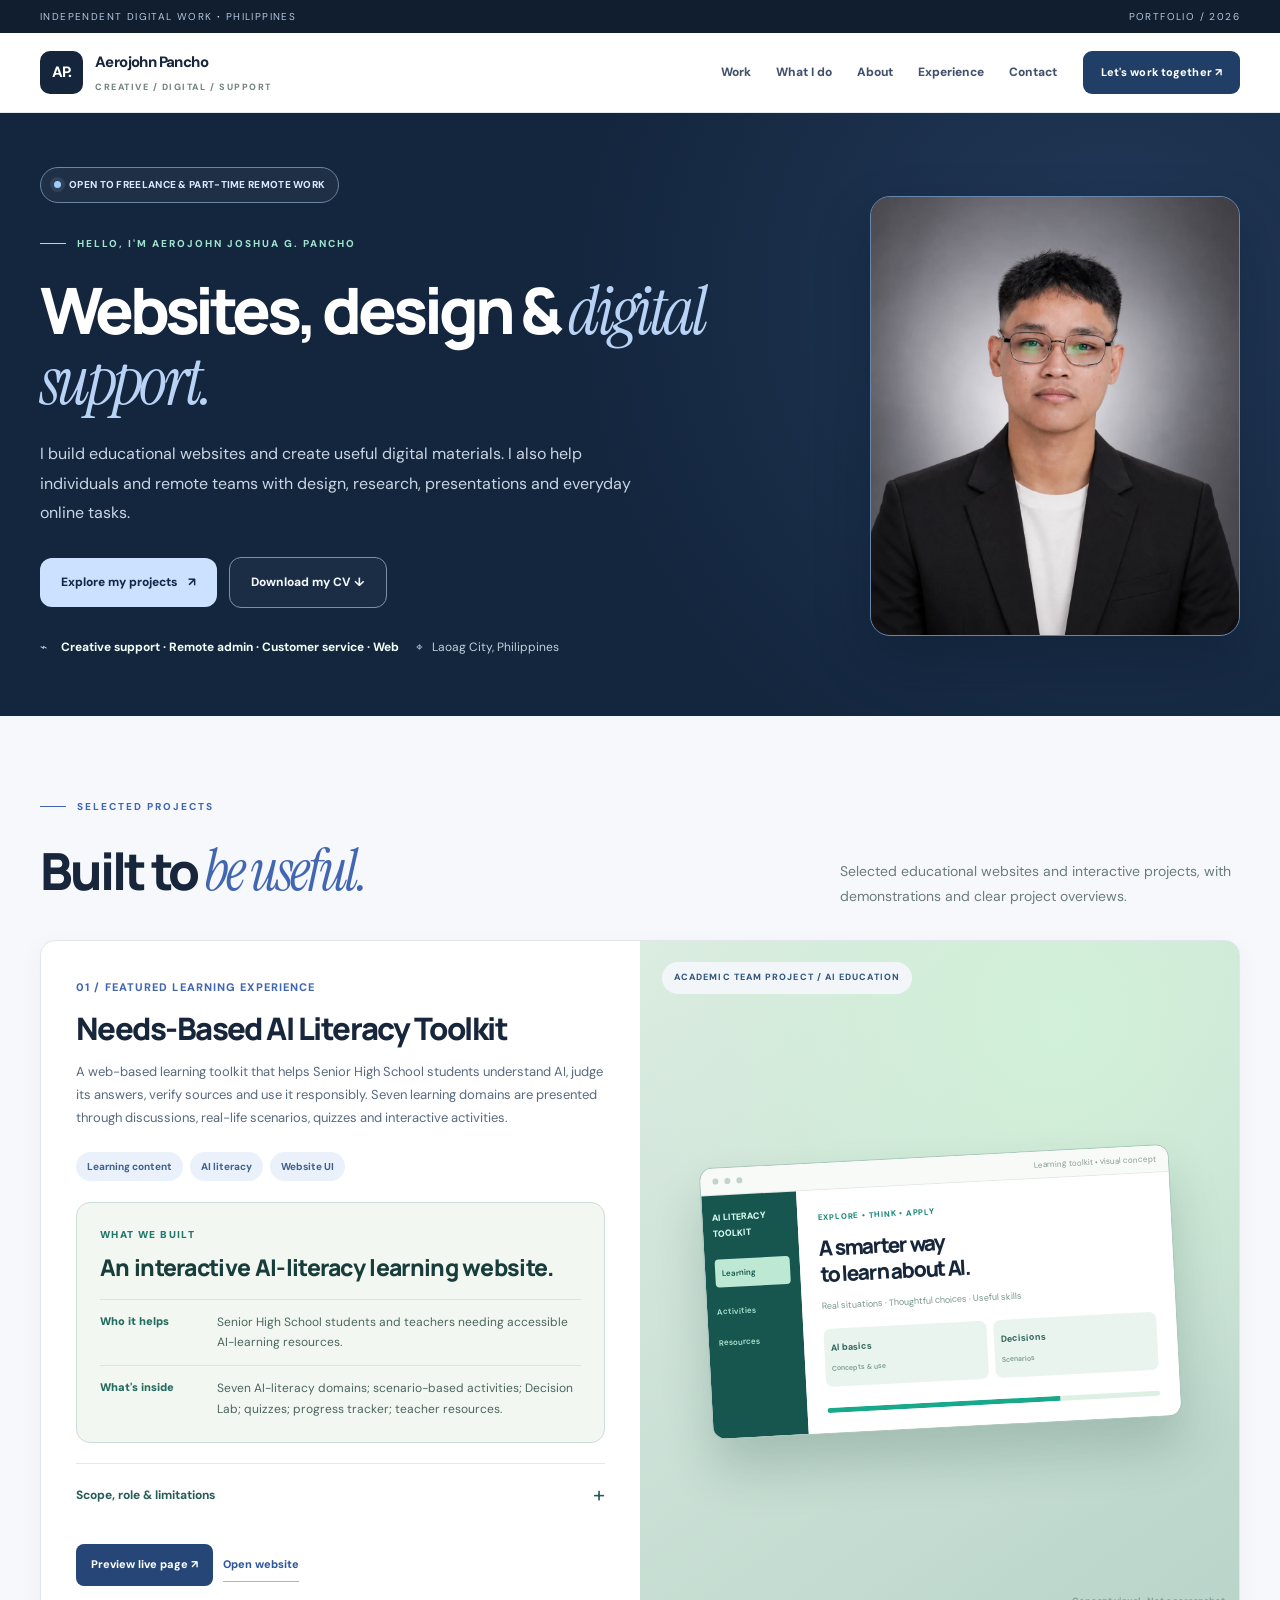
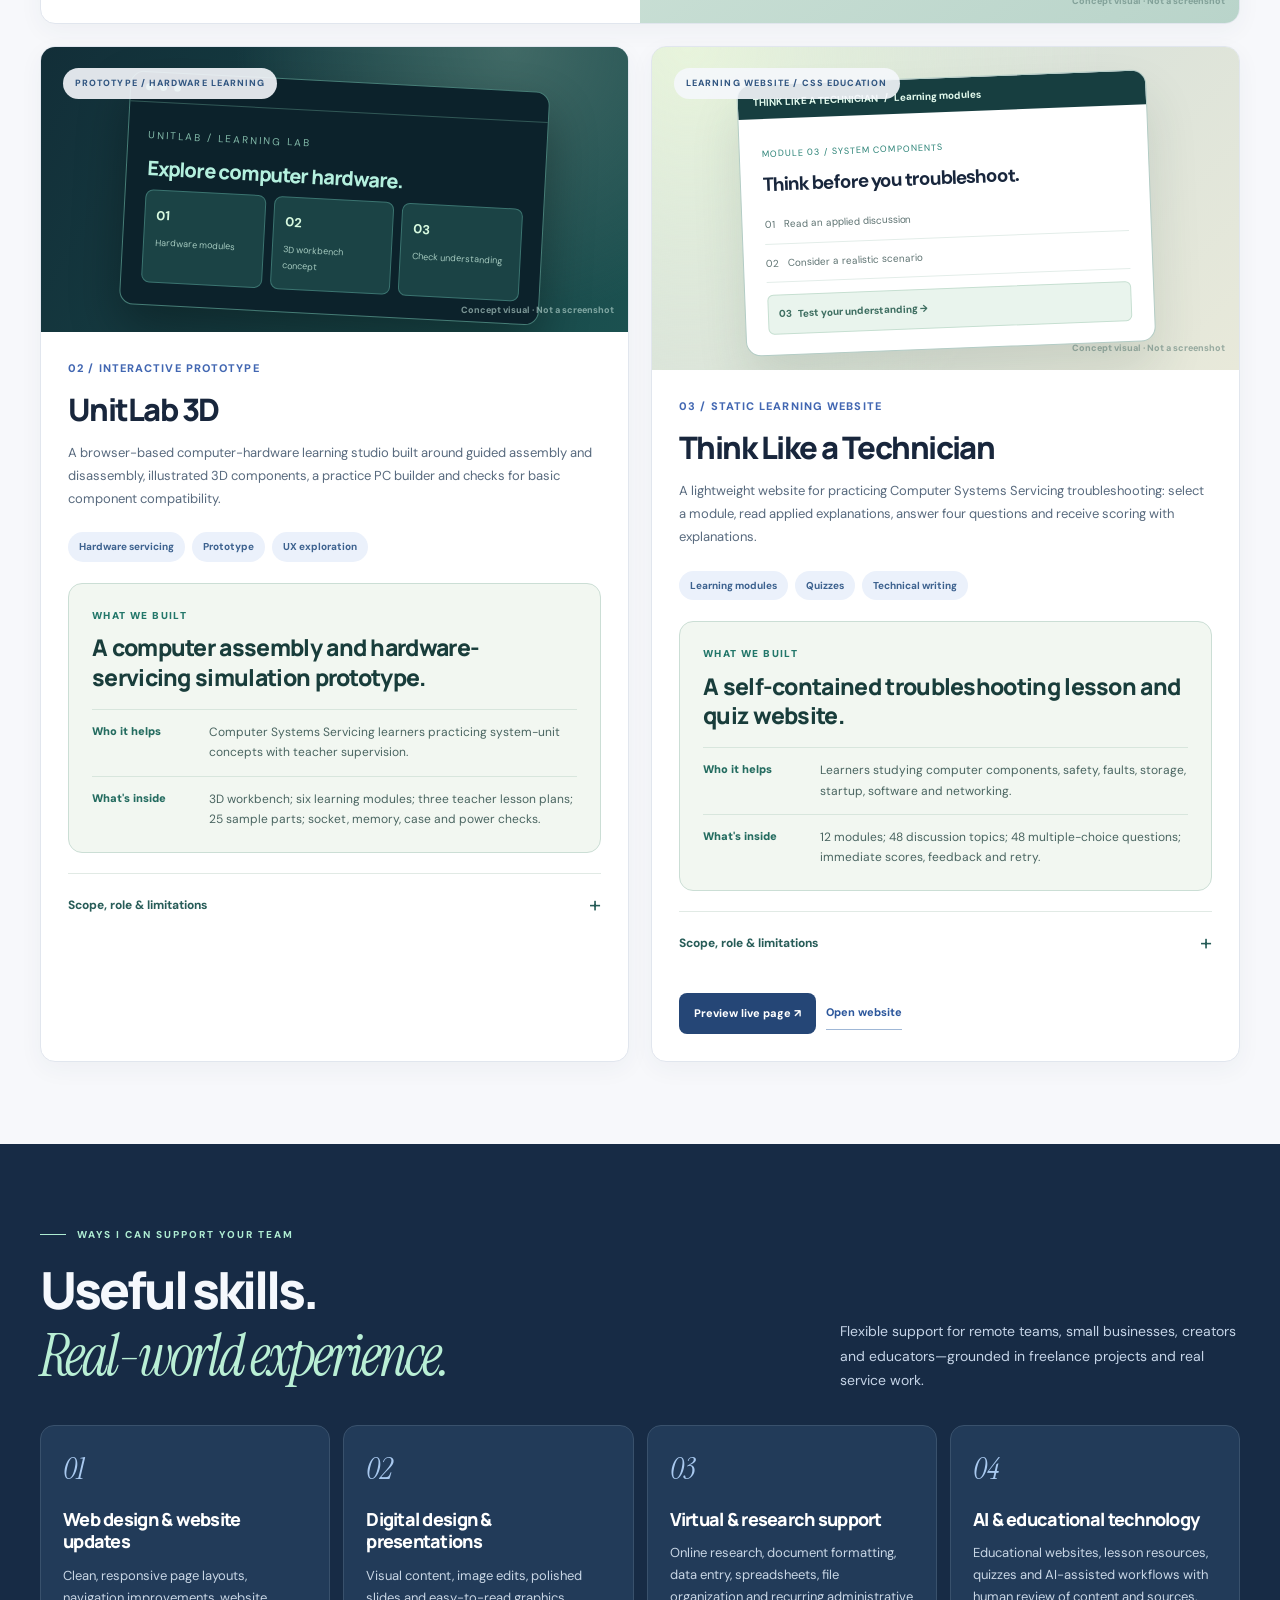
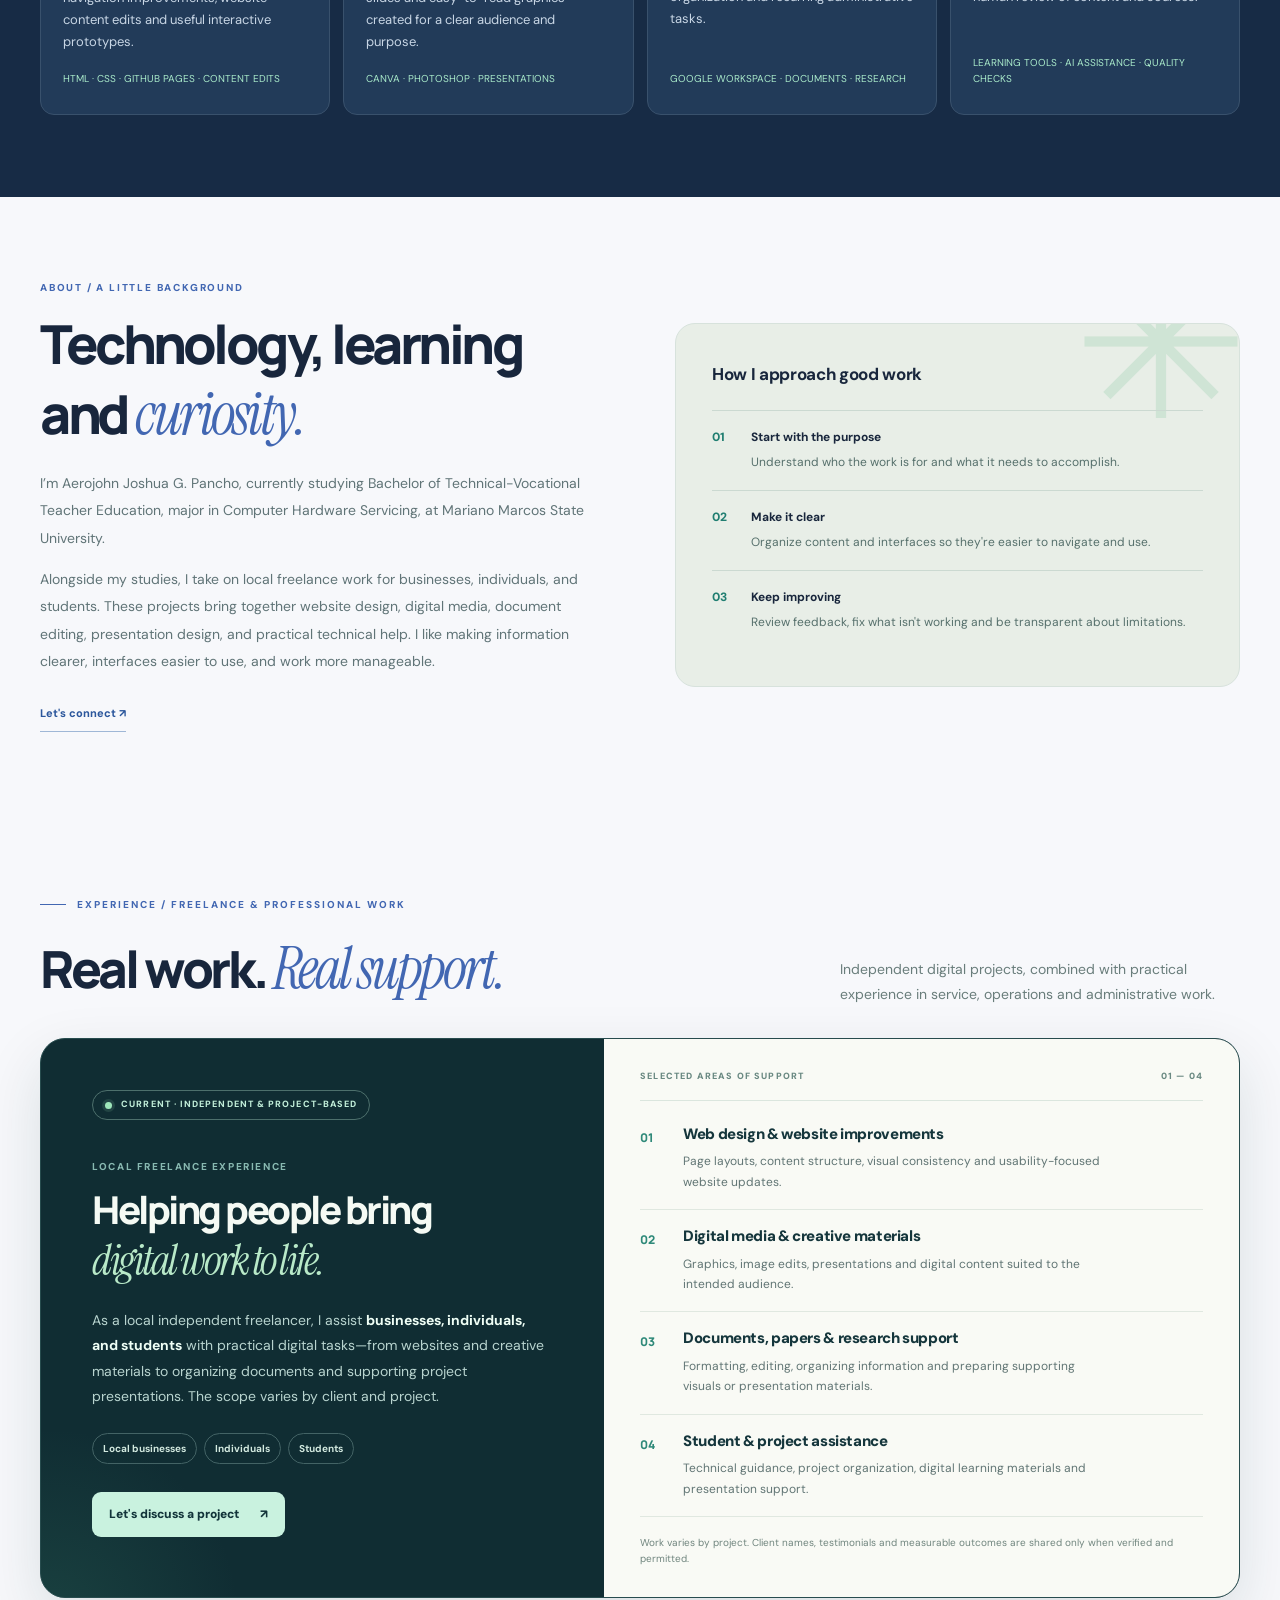
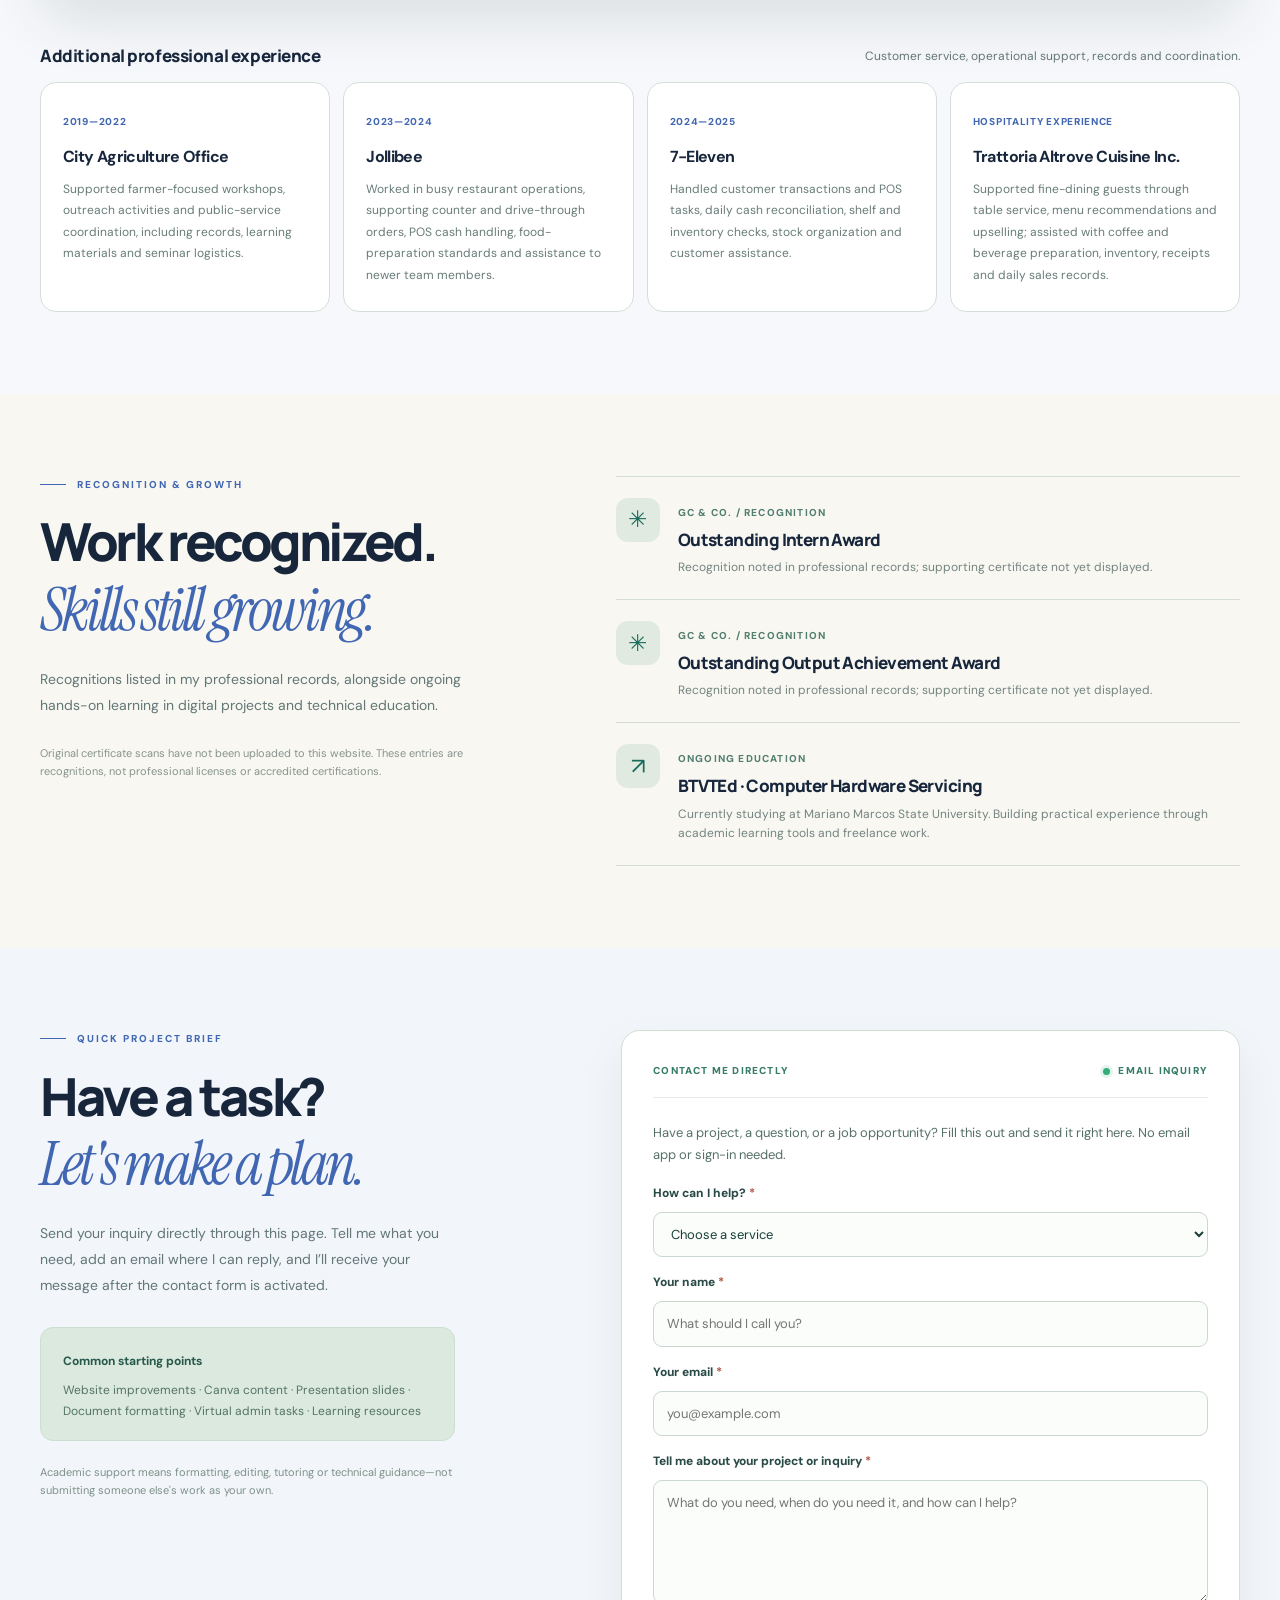
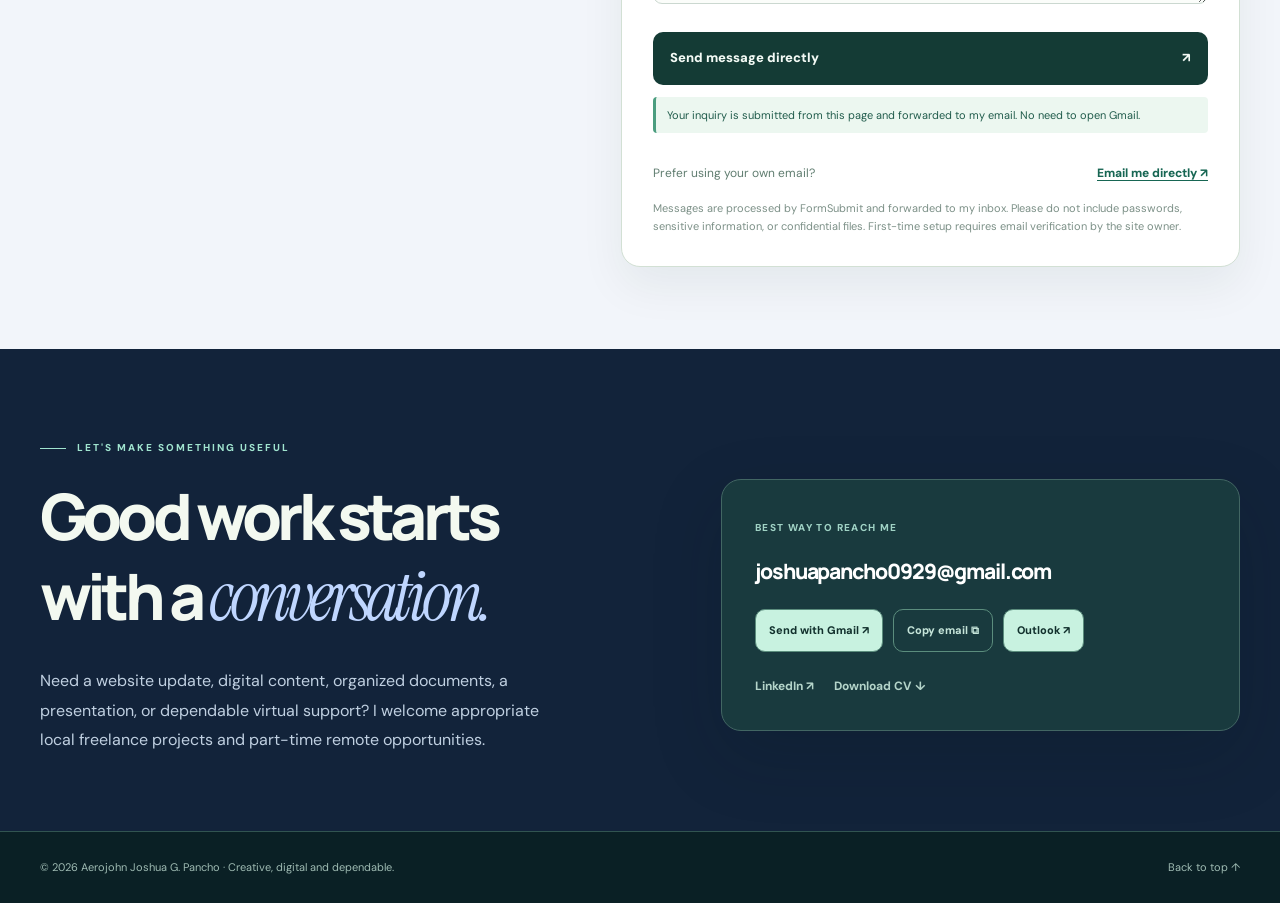
==== commit 48388839: "Hide project source-code links from public portfolio; keep demo links" ====
--- a/index.html
+++ b/index.html
@@ -278,7 +278,7 @@
 <meta name="twitter:card" content="summary">
 <meta name="twitter:title" content="Aerojohn Joshua G. Pancho — Portfolio">
 <link rel="canonical" href="https://kittieee0929.github.io/Aerojohn-Joshua-Pancho-Portfolio/">
-<script type="application/ld+json">{"@context":"https://schema.org","@type":"Person","name":"Aerojohn Joshua G. Pancho","url":"https://kittieee0929.github.io/Aerojohn-Joshua-Pancho-Portfolio/","jobTitle":"Independent freelancer","description":"Digital media, web design, document and presentation support, virtual assistance and educational technology.","sameAs":["https://github.com/Kittieee0929","https://www.linkedin.com/in/aerojohn-joshua-pancho-5314ba444/"],"knowsAbout":["Web design","Digital media","Virtual assistance","Educational technology","Computer hardware servicing","Document formatting"]}</script>
+<script type="application/ld+json">{"@context":"https://schema.org","@type":"Person","name":"Aerojohn Joshua G. Pancho","url":"https://kittieee0929.github.io/Aerojohn-Joshua-Pancho-Portfolio/","jobTitle":"Independent freelancer","description":"Digital media, web design, document and presentation support, virtual assistance and educational technology.","sameAs":["https://www.linkedin.com/in/aerojohn-joshua-pancho-5314ba444/"],"knowsAbout":["Web design","Digital media","Virtual assistance","Educational technology","Computer hardware servicing","Document formatting"]}</script>
 </head>
 <body>
 <a class="skip-link" href="#content">Skip to content</a><div id="scrollProgress" class="progress" aria-hidden="true"></div>
@@ -297,14 +297,14 @@
 <div class="hero-foot"><span>⌁ &nbsp; <strong>Creative support · Remote admin · Customer service · Web</strong></span><span>⌖ &nbsp; Laoag City, Philippines</span></div>
 </div><div class="portrait-col"><div class="portrait-ring" aria-hidden="true"></div><div class="portrait-frame"><img src="[data-uri]" width="1024" height="1536" alt="Aerojohn Joshua G. Pancho wearing a black blazer and glasses in a formal studio portrait" fetchpriority="high"></div><div class="portrait-label"><i>AP.</i><div><strong>Curious by nature.<br>Practical by design.</strong><small>Creative • Tech • Learning</small></div></div></div>
 </div></div><div class="hero-stats"><div class="container stats-row"><div class="stat"><b>03</b><span>public project<br>repositories</span></div><div class="stat"><b>04</b><span>practical service<br>areas</span></div><div class="stat"><b>01</b><span>independent<br/>freelance practice</span></div></div></div></section>
-<section id="work" class="section work"><div class="container"><div class="section-heading"><div><div class="eyebrow sea">SELECTED PROJECTS</div><h2>Built to <em>be useful.</em></h2></div><p>Selected educational websites and interactive projects, with live demos and source repositories you can explore.</p></div>
+<section id="work" class="section work"><div class="container"><div class="section-heading"><div><div class="eyebrow sea">SELECTED PROJECTS</div><h2>Built to <em>be useful.</em></h2></div><p>Selected educational websites and interactive projects, with demonstrations and clear project overviews.</p></div>
 <div class="projects">
 <article class="project featured"><div class="project-visual visual1"><span class="work-type">Academic team project / AI education</span><div class="screen-demo" aria-label="Stylized illustration of AI literacy lessons, not an actual screenshot"><div class="screen-top"><i class="dot"></i><i class="dot"></i><i class="dot"></i><small>Learning toolkit • visual concept</small></div><div class="screen-body"><div class="screen-side">AI LITERACY<br>TOOLKIT<span>Learning</span><span>Activities</span><span>Resources</span></div><div class="screen-main"><div class="screen-label">EXPLORE • THINK • APPLY</div><div class="screen-title">A smarter way<br>to learn about AI.</div><div class="screen-sub">Real situations · Thoughtful choices · Useful skills</div><div class="mini-tiles"><div class="mini-tile">AI basics<small>Concepts & use</small></div><div class="mini-tile">Decisions<small>Scenarios</small></div></div><div class="mini-bar"></div></div></div></div><span class="art-caption">Concept visual · Not a screenshot</span></div>
 <div class="project-content"><span class="project-count">01 / FEATURED LEARNING EXPERIENCE</span><h3>Needs-Based AI Literacy Toolkit</h3><p>A web-based learning toolkit that helps Senior High School students understand AI, judge its answers, verify sources and use it responsibly. Seven learning domains are presented through discussions, real-life scenarios, quizzes and interactive activities.</p><div class="tags"><span class="tag">Learning content</span><span class="tag">AI literacy</span><span class="tag">Website UI</span></div>
 <div class="product-overview"><div class="product-overview-title">WHAT WE BUILT</div><strong>An interactive AI-literacy learning website.</strong><dl><div><dt>Who it helps</dt><dd>Senior High School students and teachers needing accessible AI-learning resources.</dd></div><div><dt>What's inside</dt><dd>Seven AI-literacy domains; scenario-based activities; Decision Lab; quizzes; progress tracker; teacher resources.</dd></div></dl></div><details class="case-details"><summary>Scope, role &amp; limitations</summary><div><b>My contribution:</b> Web development, interface iteration and learning-experience design in an academic team project.<br><b>Scope:</b> A learning resource developed with a research group. The website is not a commercial AI product and does not certify users.</div></details>
-<div class="project-actions"><button class="project-btn" data-preview="ai" type="button">Preview live page ↗</button><a class="project-link" target="_blank" rel="noopener noreferrer" href="https://kittieee0929.github.io/ai-literacy-toolkit-shs/">Open website</a><a class="project-link" target="_blank" rel="noopener noreferrer" href="https://github.com/Kittieee0929/ai-literacy-toolkit-shs">Source code</a></div></div></article>
-<article class="project"><div class="project-visual visual2"><span class="work-type">Prototype / Hardware learning</span><div class="tech-ui" aria-label="Concept illustration of a computer hardware learning dashboard"><div class="tech-top"><i></i><i></i><i></i></div><div class="tech-content"><small>UNITLAB / LEARNING LAB</small><h4>Explore computer hardware.</h4><div class="tech-cards"><div class="tech-card"><strong>01</strong><span>Hardware modules</span></div><div class="tech-card"><strong>02</strong><span>3D workbench concept</span></div><div class="tech-card"><strong>03</strong><span>Check understanding</span></div></div></div></div><span class="art-caption">Concept visual · Not a screenshot</span></div><div class="project-content"><span class="project-count">02 / INTERACTIVE PROTOTYPE</span><h3>UnitLab 3D</h3><p>A browser-based computer-hardware learning studio built around guided assembly and disassembly, illustrated 3D components, a practice PC builder and checks for basic component compatibility.</p><div class="tags"><span class="tag">Hardware servicing</span><span class="tag">Prototype</span><span class="tag">UX exploration</span></div><div class="product-overview"><div class="product-overview-title">WHAT WE BUILT</div><strong>A computer assembly and hardware-servicing simulation prototype.</strong><dl><div><dt>Who it helps</dt><dd>Computer Systems Servicing learners practicing system-unit concepts with teacher supervision.</dd></div><div><dt>What's inside</dt><dd>3D workbench; six learning modules; three teacher lesson plans; 25 sample parts; socket, memory, case and power checks.</dd></div></dl></div><details class="case-details"><summary>Scope, role &amp; limitations</summary><div><b>My contribution:</b> Prototype website development and instructional interface design for a team classroom-based action research proposal.<br><b>Scope:</b> 3D hardware is approximate rather than manufacturer-accurate CAD. Sample prices are not live quotes; classroom evaluation is still at proposal stage.</div></details><div class="project-actions"><a class="project-btn" target="_blank" rel="noopener noreferrer" href="https://github.com/Kittieee0929/UnitLab_3D_Website_Prototype">View project source ↗</a></div></div></article>
-<article class="project"><div class="project-visual visual3"><span class="work-type">Learning website / CSS education</span><div class="edu-ui" aria-label="Stylized depiction of a technology lesson with quiz"><div class="edu-top">THINK LIKE A TECHNICIAN &nbsp; / &nbsp; Learning modules</div><div class="edu-main"><small>MODULE 03 / SYSTEM COMPONENTS</small><strong>Think before you troubleshoot.</strong><div class="edu-row">01 &nbsp; Read an applied discussion</div><div class="edu-row">02 &nbsp; Consider a realistic scenario</div><div class="edu-choice">03 &nbsp; Test your understanding →</div></div></div><span class="art-caption">Concept visual · Not a screenshot</span></div><div class="project-content"><span class="project-count">03 / STATIC LEARNING WEBSITE</span><h3>Think Like a Technician</h3><p>A lightweight website for practicing Computer Systems Servicing troubleshooting: select a module, read applied explanations, answer four questions and receive scoring with explanations.</p><div class="tags"><span class="tag">Learning modules</span><span class="tag">Quizzes</span><span class="tag">Technical writing</span></div><div class="product-overview"><div class="product-overview-title">WHAT WE BUILT</div><strong>A self-contained troubleshooting lesson and quiz website.</strong><dl><div><dt>Who it helps</dt><dd>Learners studying computer components, safety, faults, storage, startup, software and networking.</dd></div><div><dt>What's inside</dt><dd>12 modules; 48 discussion topics; 48 multiple-choice questions; immediate scores, feedback and retry.</dd></div></dl></div><details class="case-details"><summary>Scope, role &amp; limitations</summary><div><b>My contribution:</b> Learning content structuring, technical writing, responsive website design and quiz implementation.<br><b>Scope:</b> An educational demonstration site; it has no accounts, saved grades or verified learning-outcome claims.</div></details><div class="project-actions"><button class="project-btn" data-preview="technician" type="button">Preview live page ↗</button><a class="project-link" href="https://kittieee0929.github.io/think-like-a-technician-demo/" rel="noopener noreferrer" target="_blank">Open website</a><a class="project-link" href="https://github.com/Kittieee0929/think-like-a-technician-demo" rel="noopener noreferrer" target="_blank">Source code</a></div></div></article>
+<div class="project-actions"><button class="project-btn" data-preview="ai" type="button">Preview live page ↗</button><a class="project-link" target="_blank" rel="noopener noreferrer" href="https://kittieee0929.github.io/ai-literacy-toolkit-shs/">Open website</a></div></div></article>
+<article class="project"><div class="project-visual visual2"><span class="work-type">Prototype / Hardware learning</span><div class="tech-ui" aria-label="Concept illustration of a computer hardware learning dashboard"><div class="tech-top"><i></i><i></i><i></i></div><div class="tech-content"><small>UNITLAB / LEARNING LAB</small><h4>Explore computer hardware.</h4><div class="tech-cards"><div class="tech-card"><strong>01</strong><span>Hardware modules</span></div><div class="tech-card"><strong>02</strong><span>3D workbench concept</span></div><div class="tech-card"><strong>03</strong><span>Check understanding</span></div></div></div></div><span class="art-caption">Concept visual · Not a screenshot</span></div><div class="project-content"><span class="project-count">02 / INTERACTIVE PROTOTYPE</span><h3>UnitLab 3D</h3><p>A browser-based computer-hardware learning studio built around guided assembly and disassembly, illustrated 3D components, a practice PC builder and checks for basic component compatibility.</p><div class="tags"><span class="tag">Hardware servicing</span><span class="tag">Prototype</span><span class="tag">UX exploration</span></div><div class="product-overview"><div class="product-overview-title">WHAT WE BUILT</div><strong>A computer assembly and hardware-servicing simulation prototype.</strong><dl><div><dt>Who it helps</dt><dd>Computer Systems Servicing learners practicing system-unit concepts with teacher supervision.</dd></div><div><dt>What's inside</dt><dd>3D workbench; six learning modules; three teacher lesson plans; 25 sample parts; socket, memory, case and power checks.</dd></div></dl></div><details class="case-details"><summary>Scope, role &amp; limitations</summary><div><b>My contribution:</b> Prototype website development and instructional interface design for a team classroom-based action research proposal.<br><b>Scope:</b> 3D hardware is approximate rather than manufacturer-accurate CAD. Sample prices are not live quotes; classroom evaluation is still at proposal stage.</div></details></div></article>
+<article class="project"><div class="project-visual visual3"><span class="work-type">Learning website / CSS education</span><div class="edu-ui" aria-label="Stylized depiction of a technology lesson with quiz"><div class="edu-top">THINK LIKE A TECHNICIAN &nbsp; / &nbsp; Learning modules</div><div class="edu-main"><small>MODULE 03 / SYSTEM COMPONENTS</small><strong>Think before you troubleshoot.</strong><div class="edu-row">01 &nbsp; Read an applied discussion</div><div class="edu-row">02 &nbsp; Consider a realistic scenario</div><div class="edu-choice">03 &nbsp; Test your understanding →</div></div></div><span class="art-caption">Concept visual · Not a screenshot</span></div><div class="project-content"><span class="project-count">03 / STATIC LEARNING WEBSITE</span><h3>Think Like a Technician</h3><p>A lightweight website for practicing Computer Systems Servicing troubleshooting: select a module, read applied explanations, answer four questions and receive scoring with explanations.</p><div class="tags"><span class="tag">Learning modules</span><span class="tag">Quizzes</span><span class="tag">Technical writing</span></div><div class="product-overview"><div class="product-overview-title">WHAT WE BUILT</div><strong>A self-contained troubleshooting lesson and quiz website.</strong><dl><div><dt>Who it helps</dt><dd>Learners studying computer components, safety, faults, storage, startup, software and networking.</dd></div><div><dt>What's inside</dt><dd>12 modules; 48 discussion topics; 48 multiple-choice questions; immediate scores, feedback and retry.</dd></div></dl></div><details class="case-details"><summary>Scope, role &amp; limitations</summary><div><b>My contribution:</b> Learning content structuring, technical writing, responsive website design and quiz implementation.<br><b>Scope:</b> An educational demonstration site; it has no accounts, saved grades or verified learning-outcome claims.</div></details><div class="project-actions"><button class="project-btn" data-preview="technician" type="button">Preview live page ↗</button><a class="project-link" href="https://kittieee0929.github.io/think-like-a-technician-demo/" rel="noopener noreferrer" target="_blank">Open website</a></div></div></article>
 </div></div></section>
 
 <!-- V6 | Real, selected Canva work. Preview images are provided by Canva, with styled fallback. -->
@@ -386,7 +386,7 @@
    </form>
  </div>
 </section>
-<section id="contact" class="contact"><div class="container contact-grid"><div><div class="eyebrow light">LET'S MAKE SOMETHING USEFUL</div><h2>Good work starts<br>with a <em>conversation.</em></h2><p>Need a website update, digital content, organized documents, a presentation, or dependable virtual support? I welcome appropriate local freelance projects and part-time remote opportunities.</p></div><div class="contact-card"><small>BEST WAY TO REACH ME</small><a class="email-link" href="mailto:joshuapancho0929@gmail.com">joshuapancho0929@gmail.com</a><div class="contact-actions"><a href="https://mail.google.com/mail/?view=cm&amp;fs=1&amp;to=joshuapancho0929%40gmail.com&amp;su=Portfolio%20inquiry" target="_blank" rel="noopener noreferrer">Send with Gmail ↗</a><button type="button" id="copyEmail">Copy email ⧉</button><a href="https://outlook.live.com/mail/0/deeplink/compose?to=joshuapancho0929%40gmail.com&amp;subject=Portfolio%20inquiry" target="_blank" rel="noopener noreferrer">Outlook ↗</a></div><div class="socials"><a href="https://www.linkedin.com/in/aerojohn-joshua-pancho-5314ba444/" target="_blank" rel="noopener noreferrer">LinkedIn ↗</a><a href="https://github.com/Kittieee0929" target="_blank" rel="noopener noreferrer">GitHub ↗</a><a href="[data-uri]" download="Aerojohn_Joshua_Pancho_CV.pdf">Download CV ↓</a></div></div></div></section>
+<section id="contact" class="contact"><div class="container contact-grid"><div><div class="eyebrow light">LET'S MAKE SOMETHING USEFUL</div><h2>Good work starts<br>with a <em>conversation.</em></h2><p>Need a website update, digital content, organized documents, a presentation, or dependable virtual support? I welcome appropriate local freelance projects and part-time remote opportunities.</p></div><div class="contact-card"><small>BEST WAY TO REACH ME</small><a class="email-link" href="mailto:joshuapancho0929@gmail.com">joshuapancho0929@gmail.com</a><div class="contact-actions"><a href="https://mail.google.com/mail/?view=cm&amp;fs=1&amp;to=joshuapancho0929%40gmail.com&amp;su=Portfolio%20inquiry" target="_blank" rel="noopener noreferrer">Send with Gmail ↗</a><button type="button" id="copyEmail">Copy email ⧉</button><a href="https://outlook.live.com/mail/0/deeplink/compose?to=joshuapancho0929%40gmail.com&amp;subject=Portfolio%20inquiry" target="_blank" rel="noopener noreferrer">Outlook ↗</a></div><div class="socials"><a href="https://www.linkedin.com/in/aerojohn-joshua-pancho-5314ba444/" target="_blank" rel="noopener noreferrer">LinkedIn ↗</a><a href="[data-uri]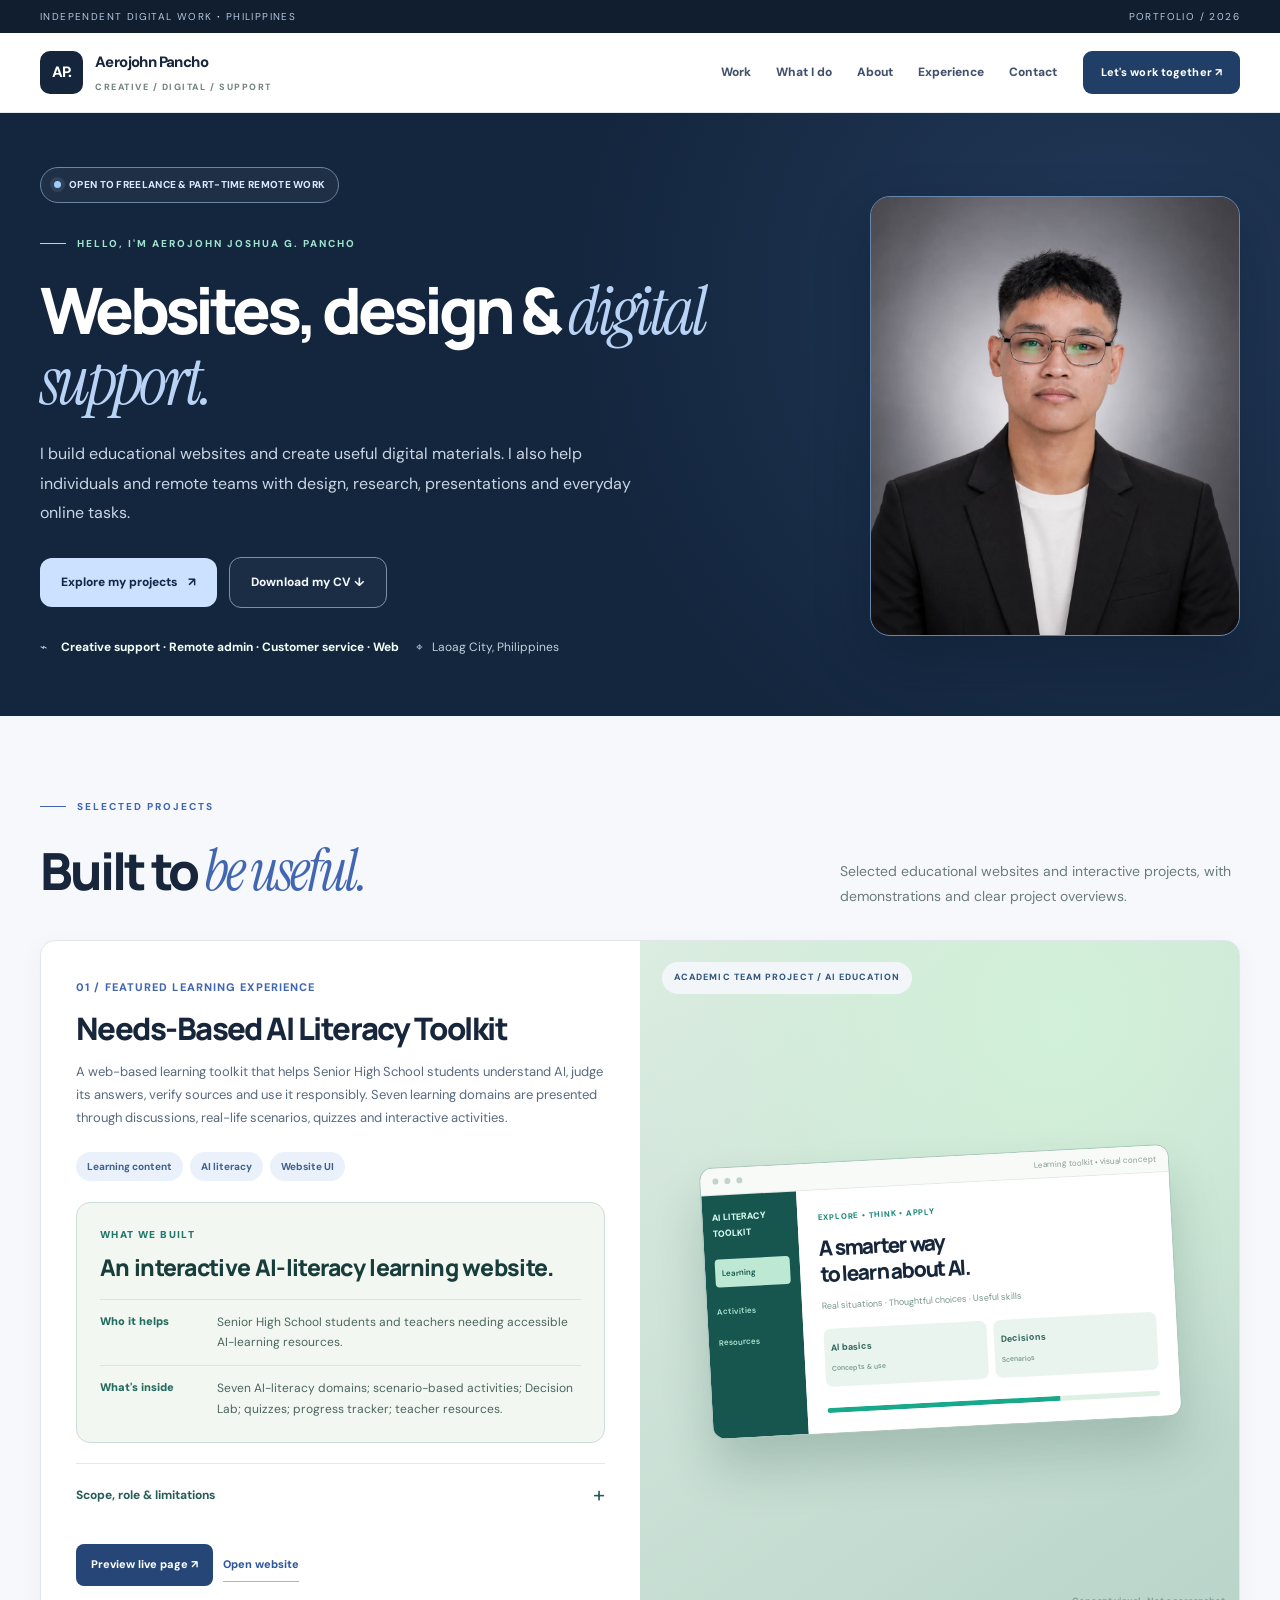
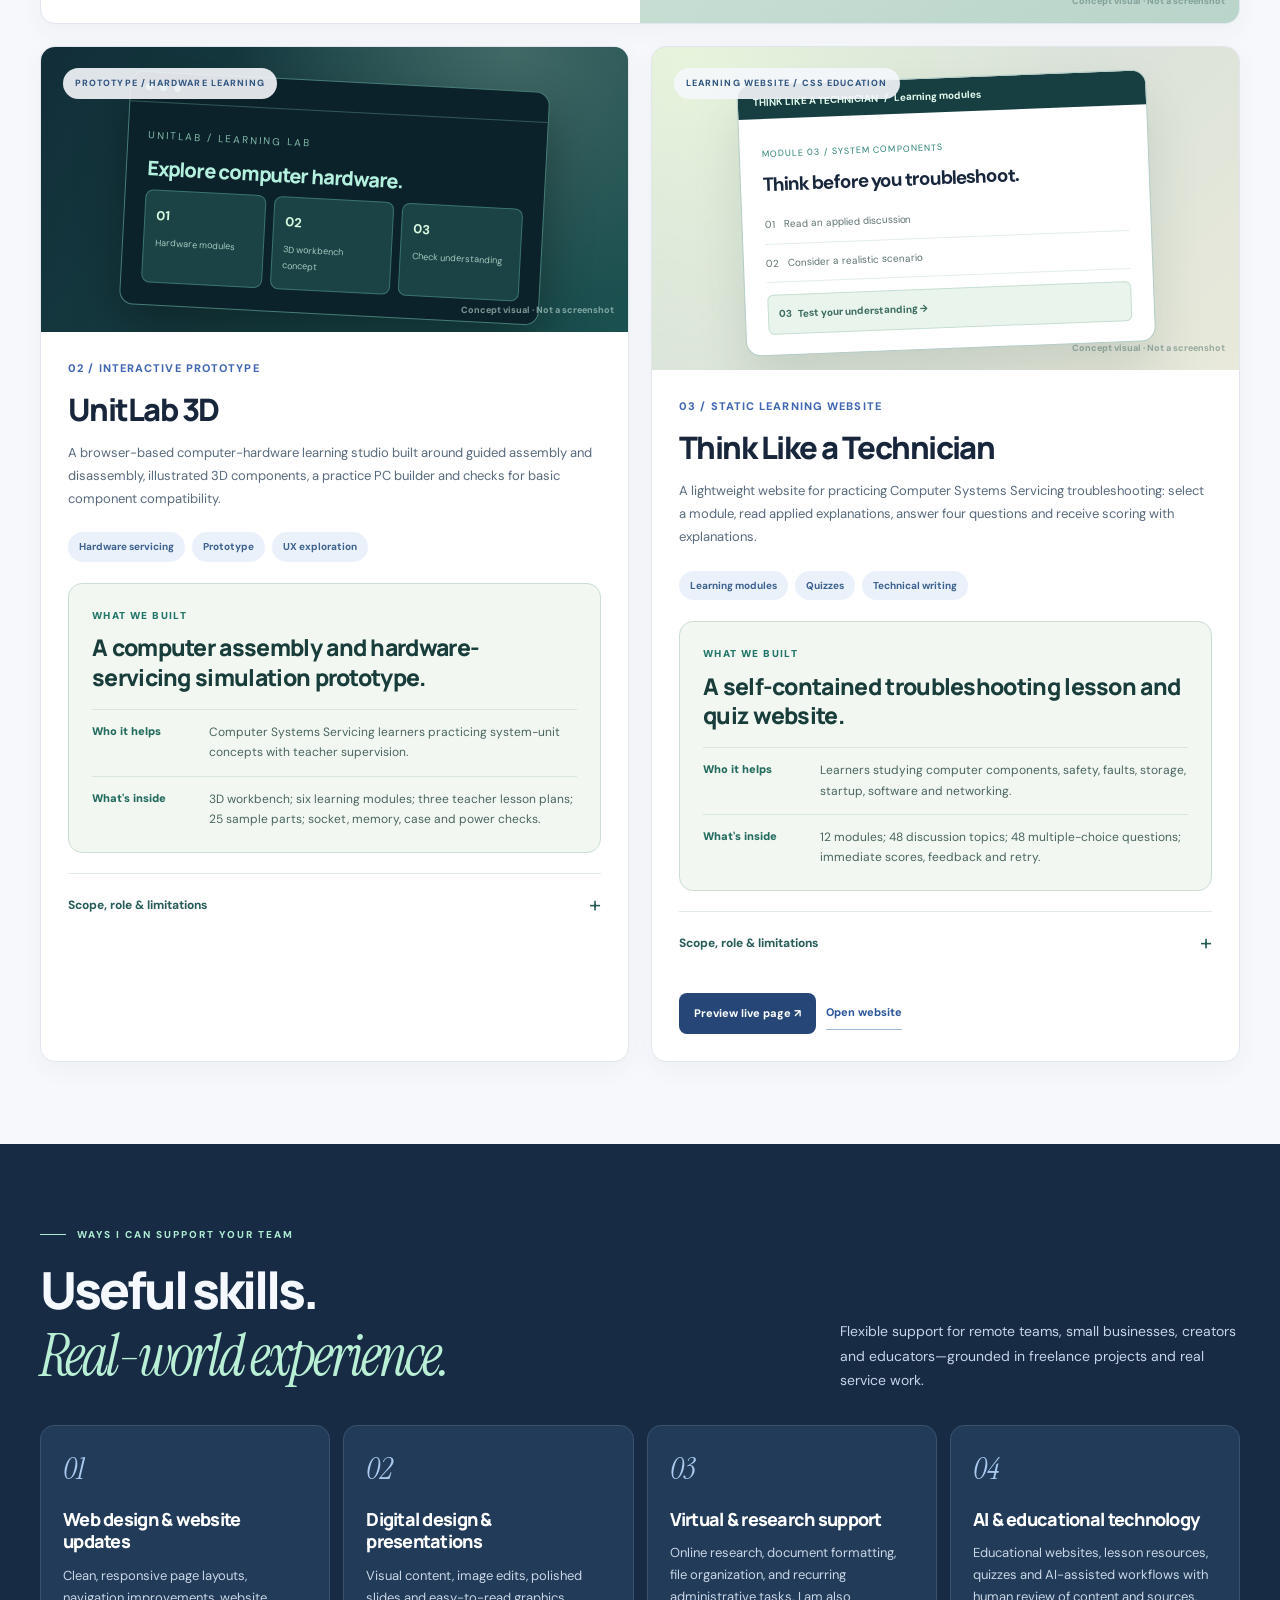
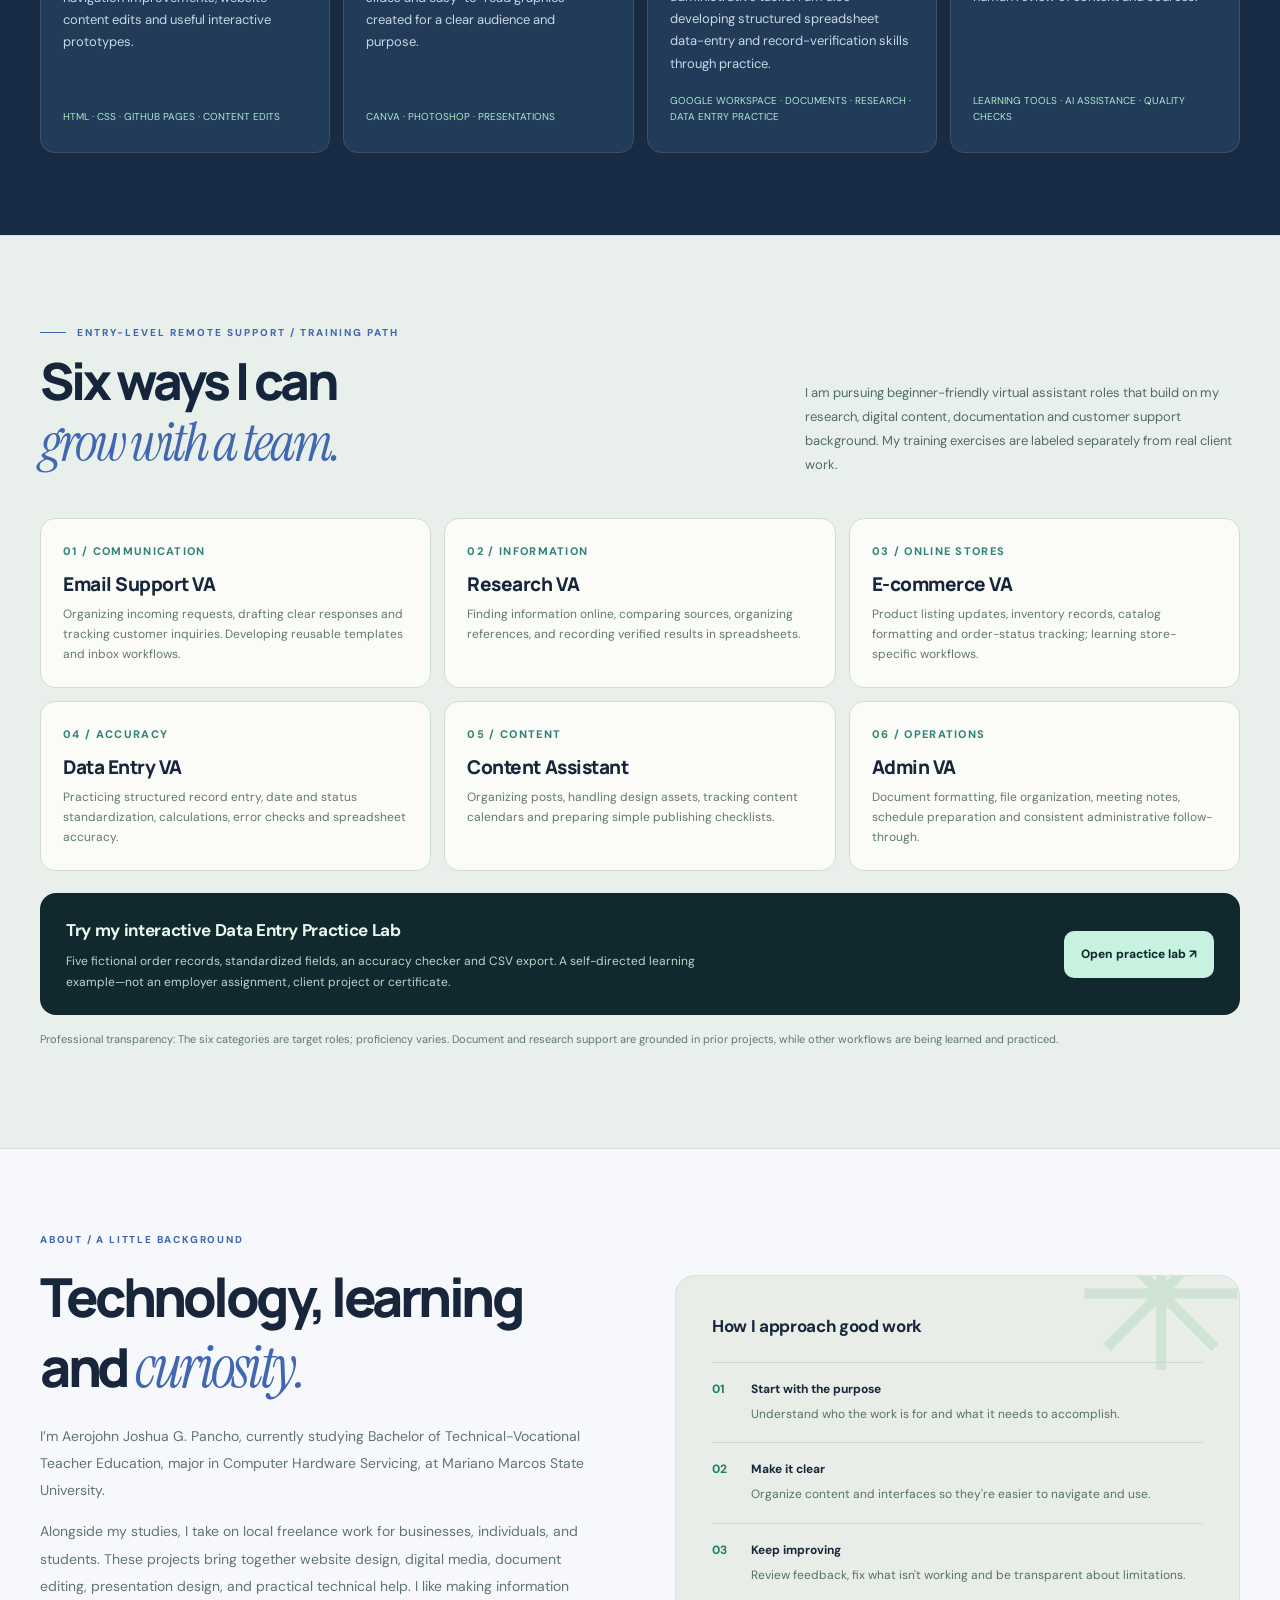
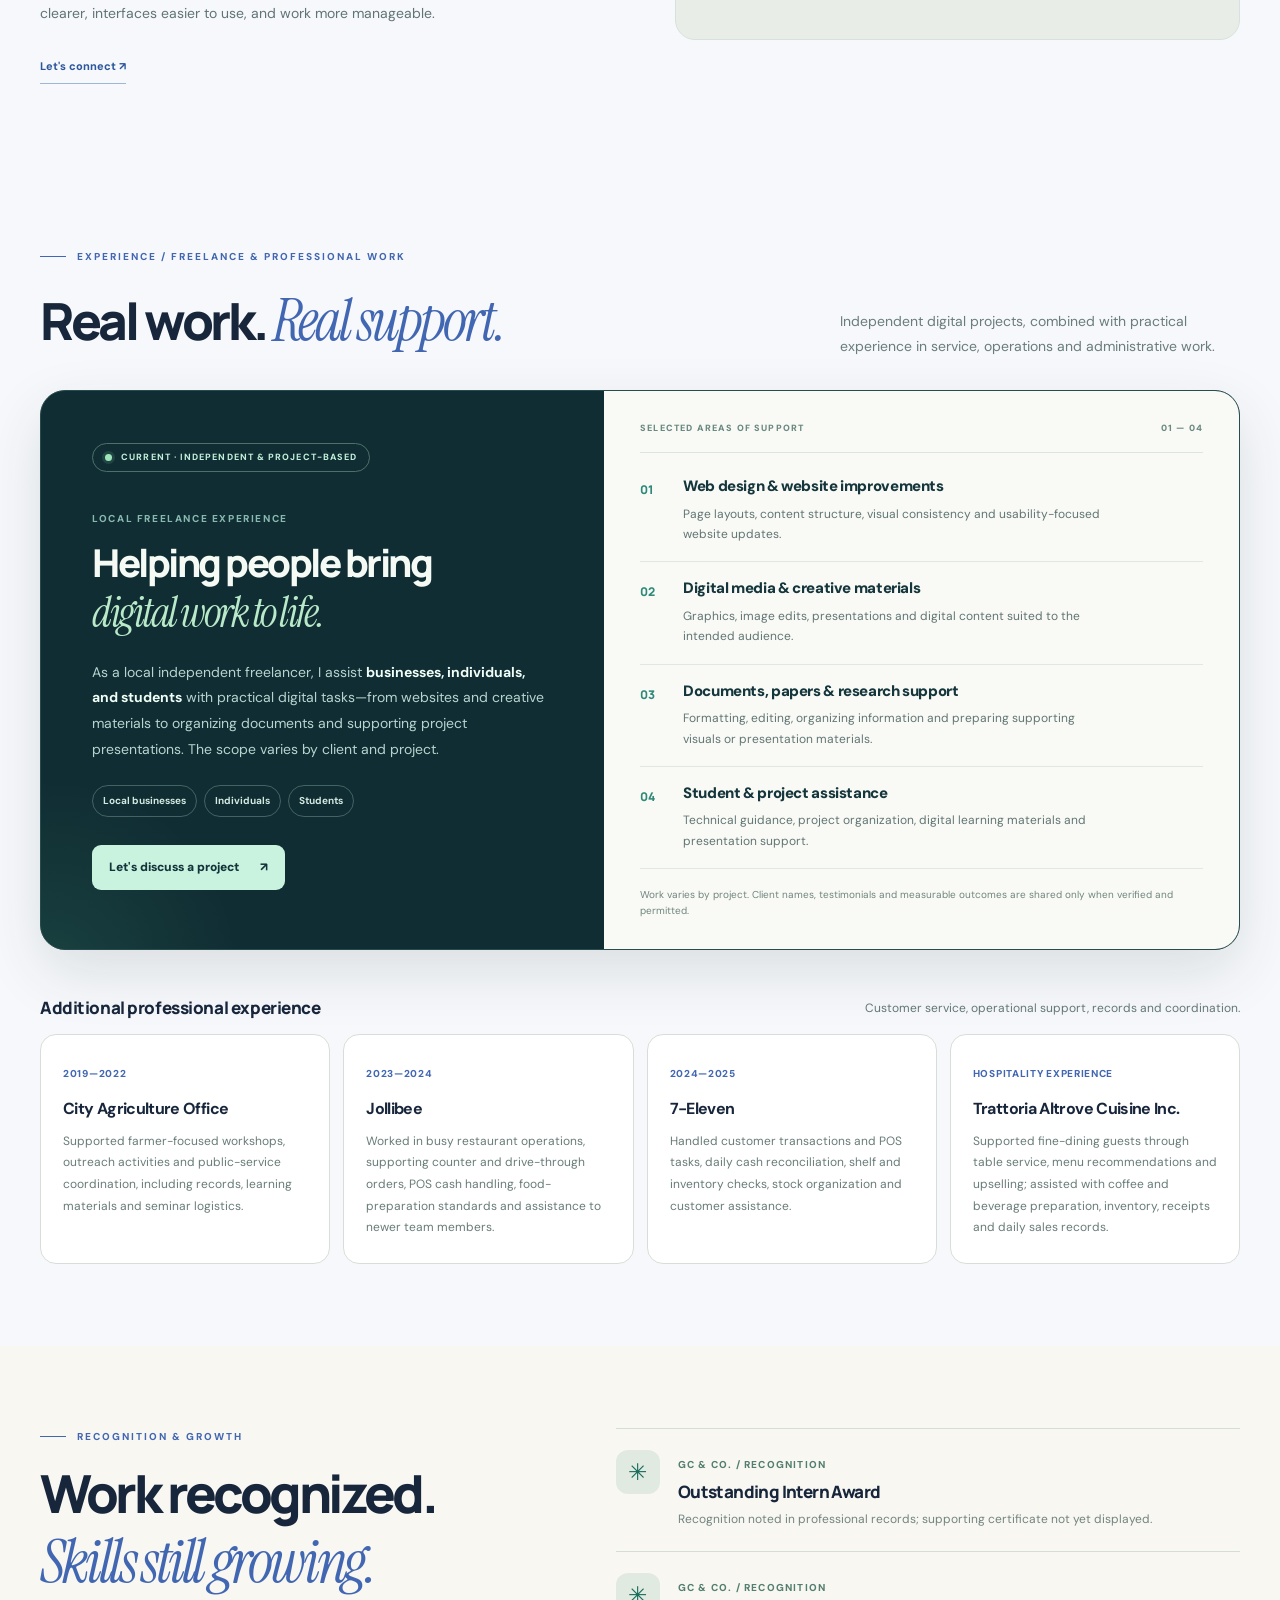
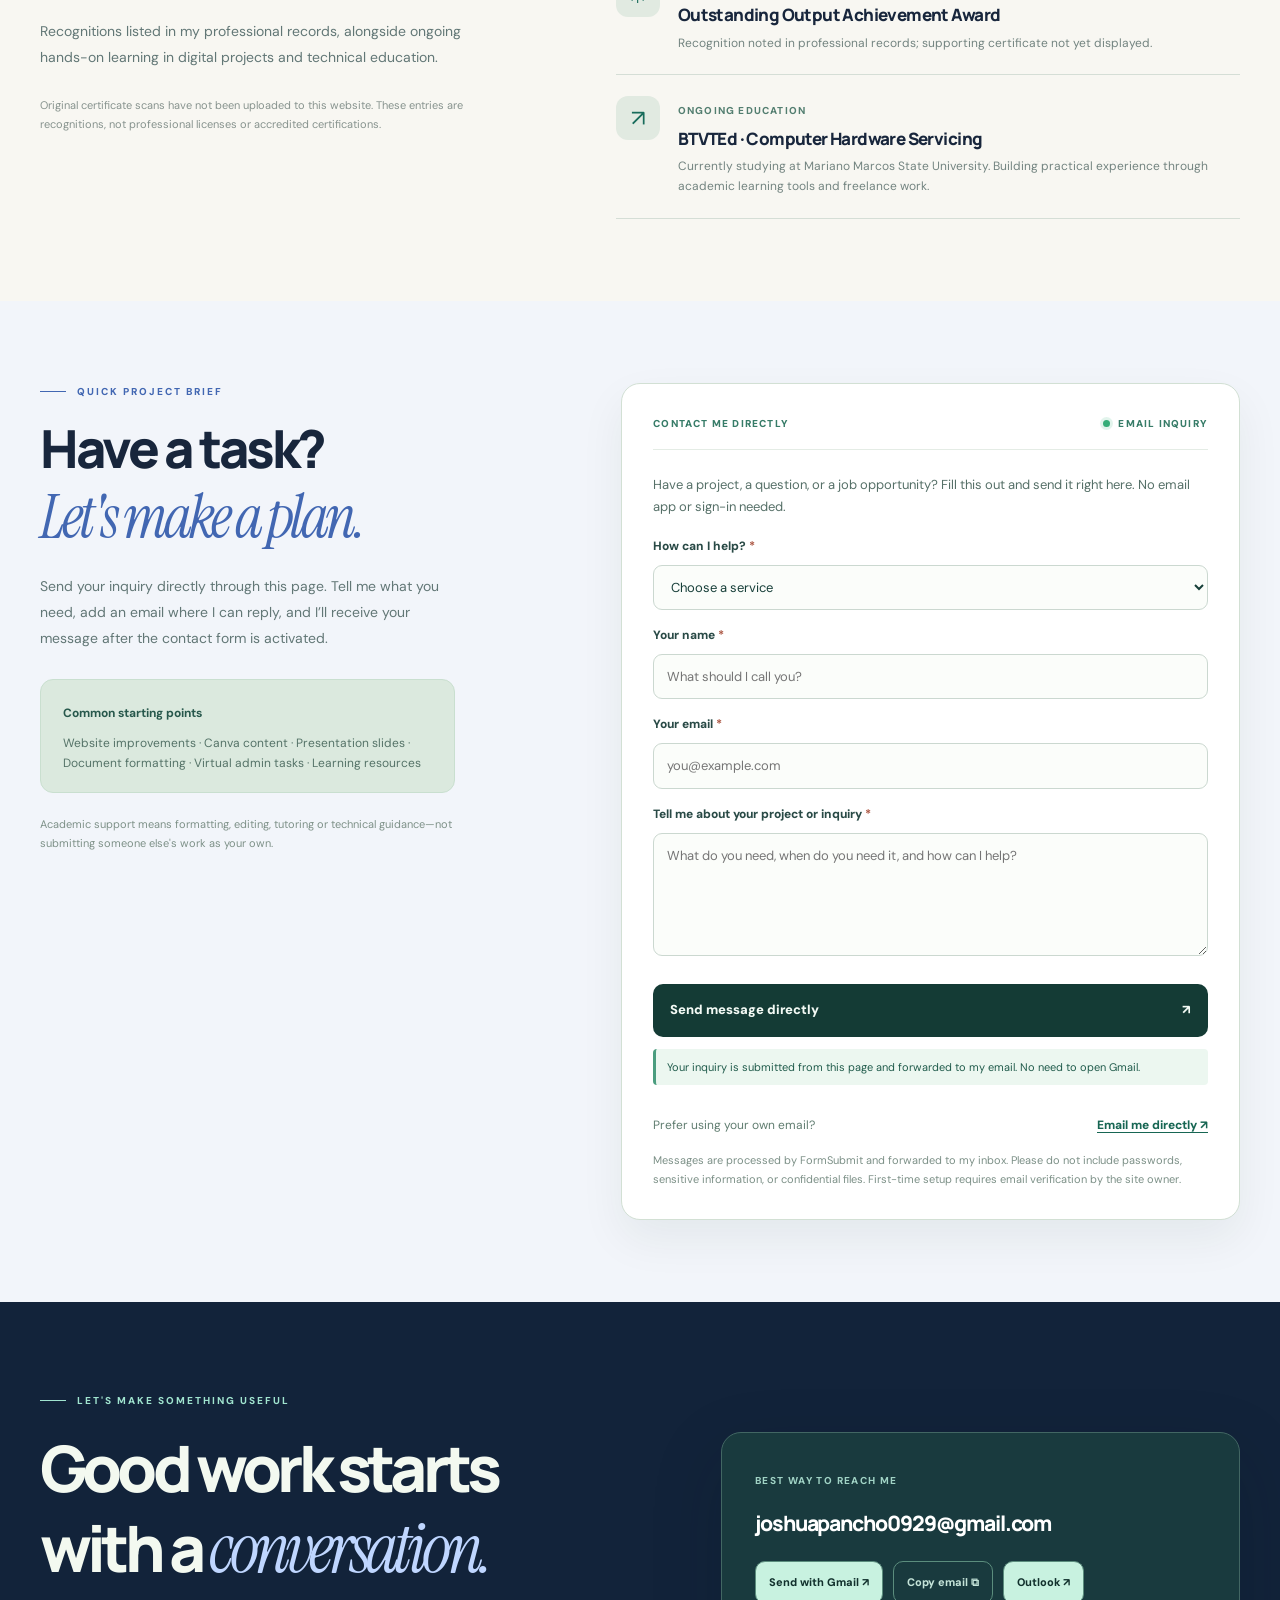
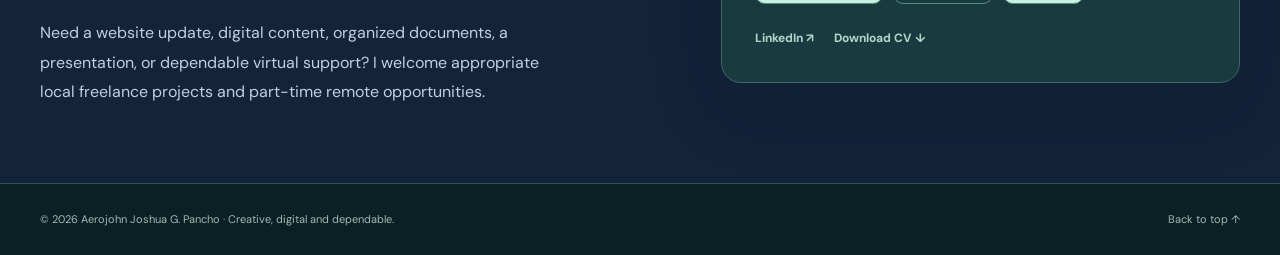
